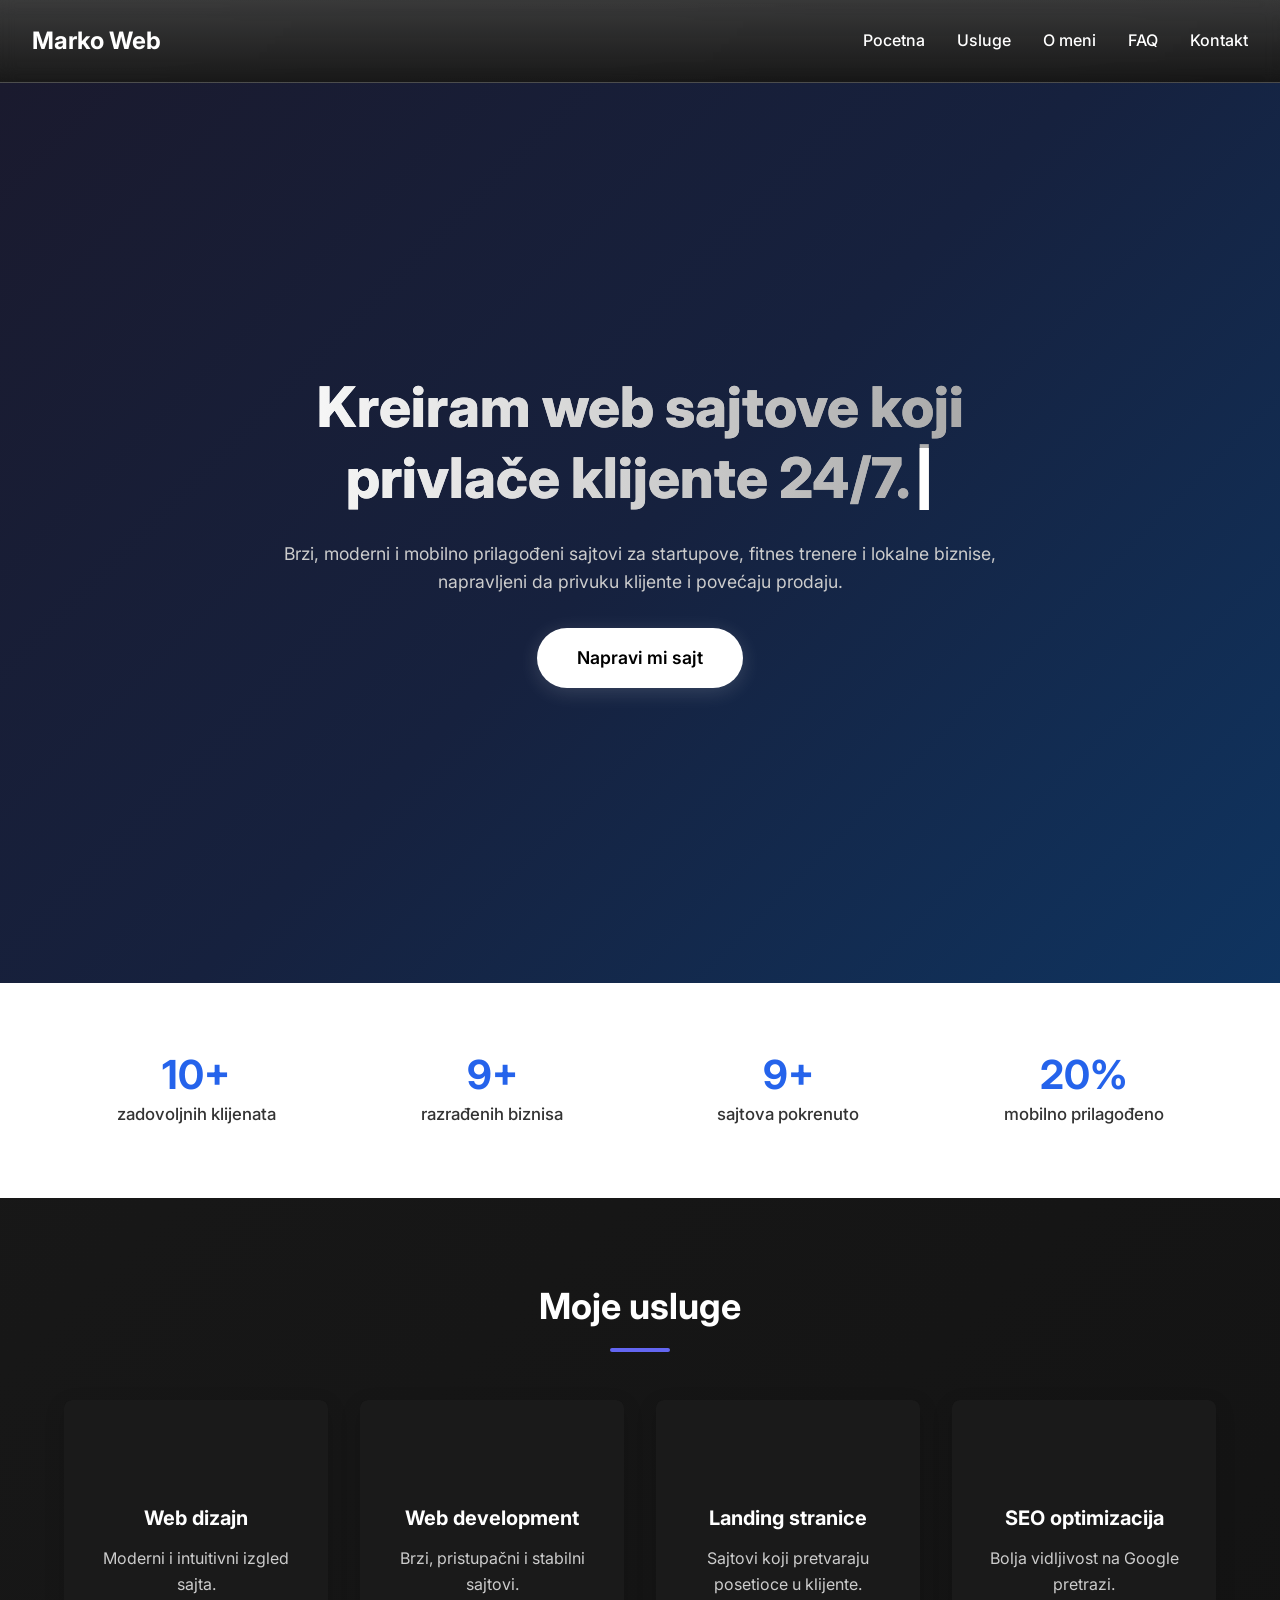
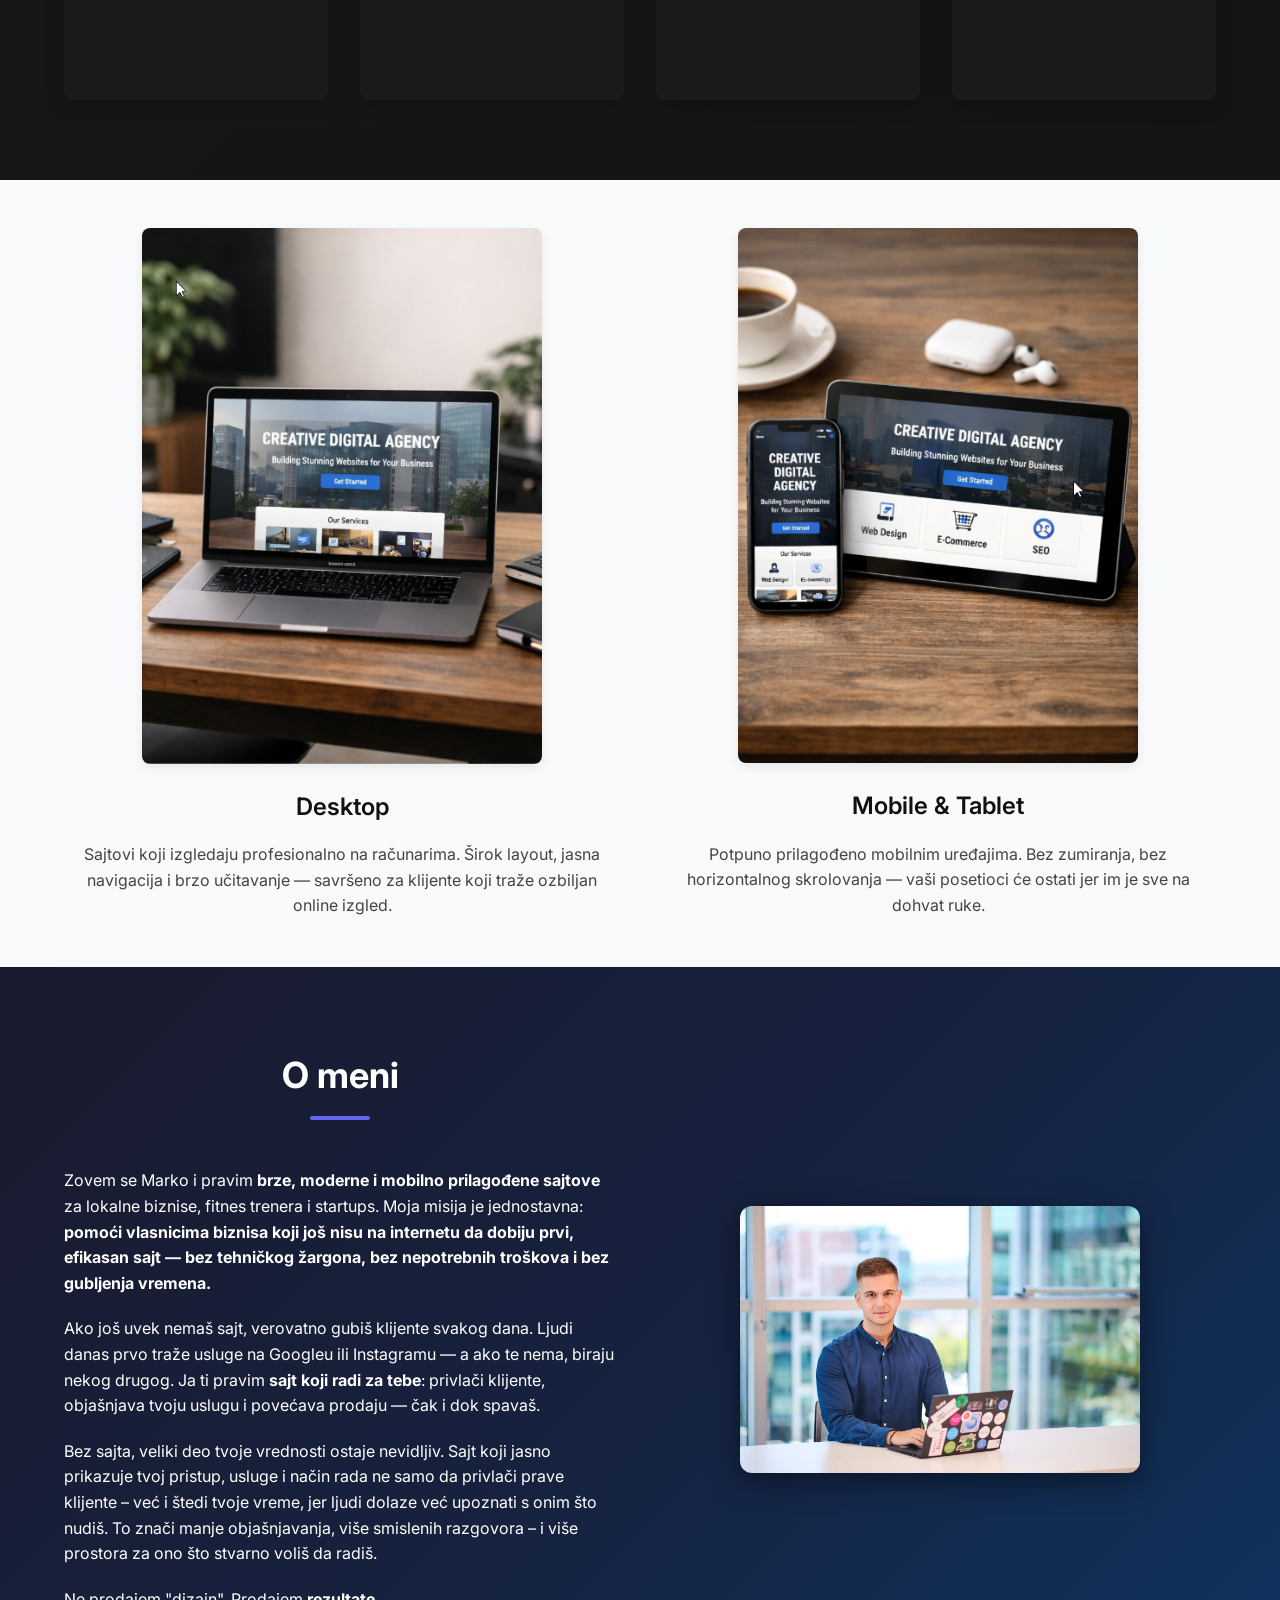
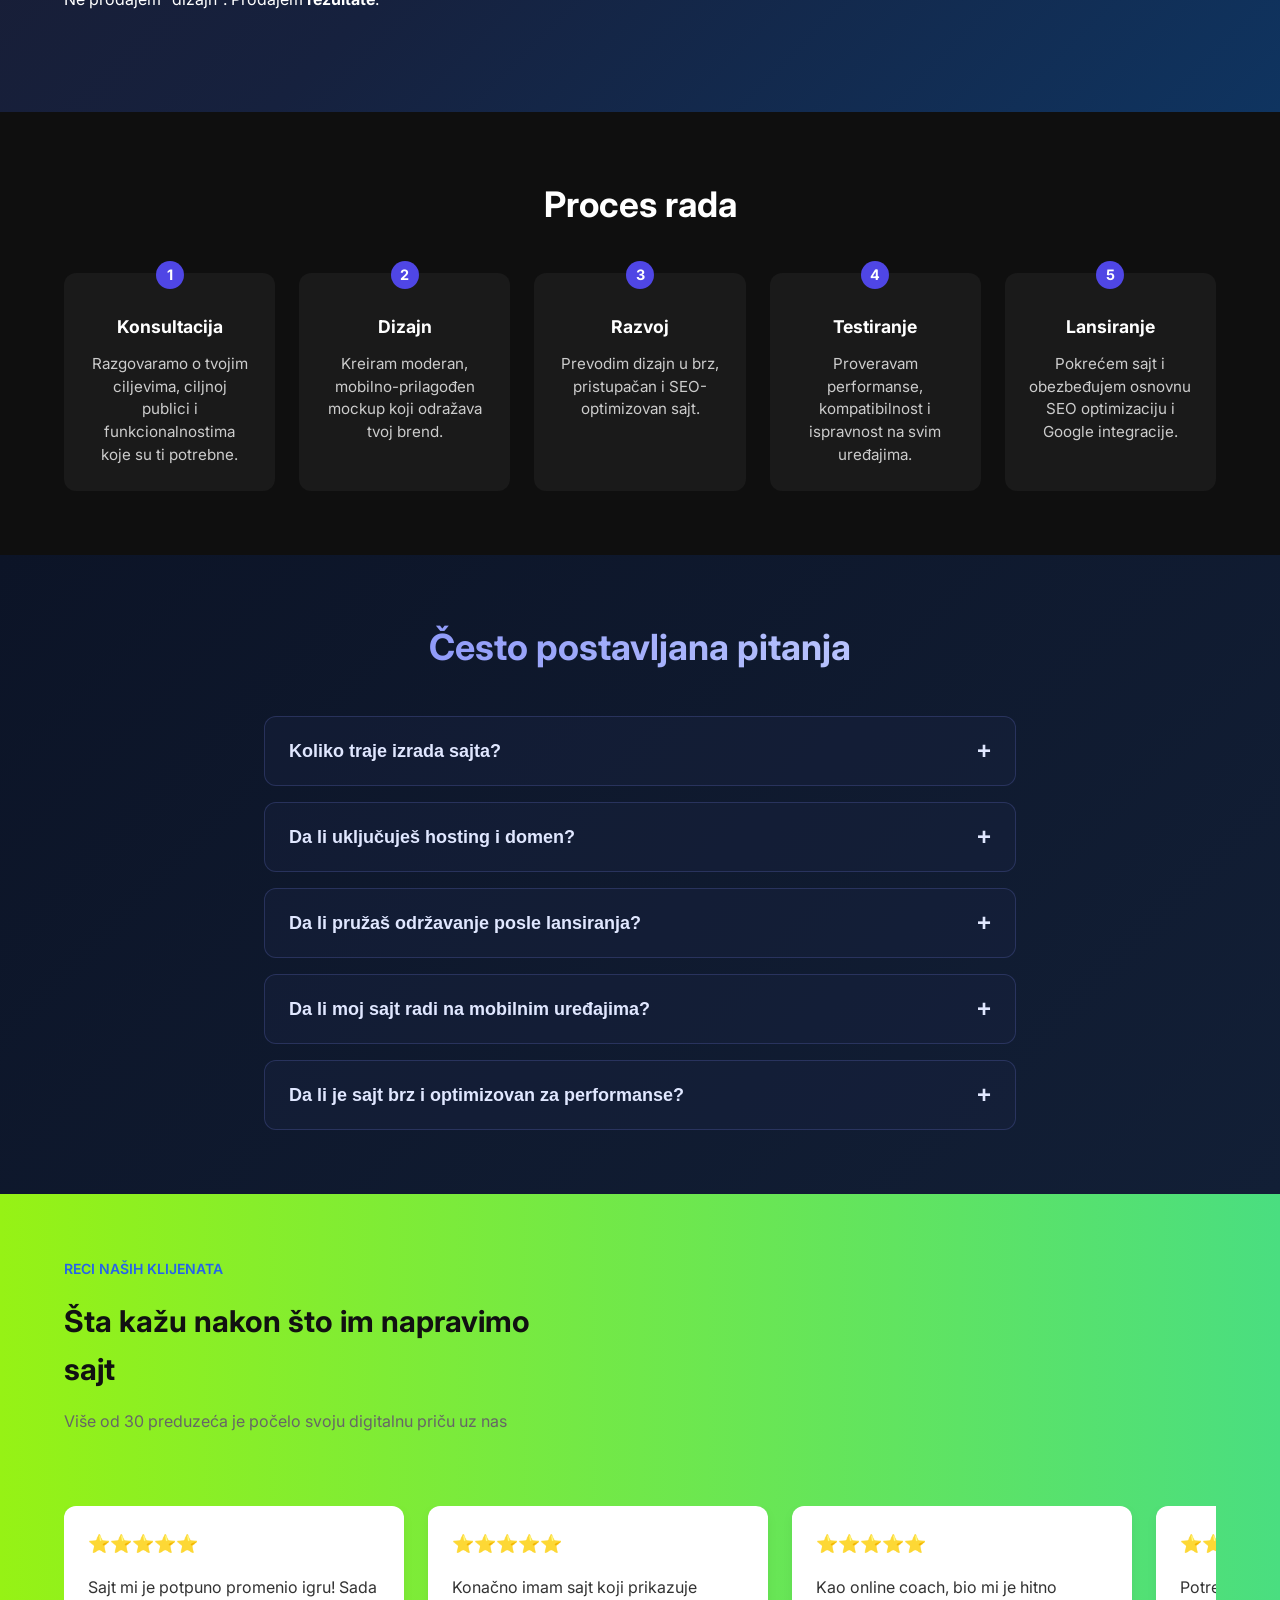
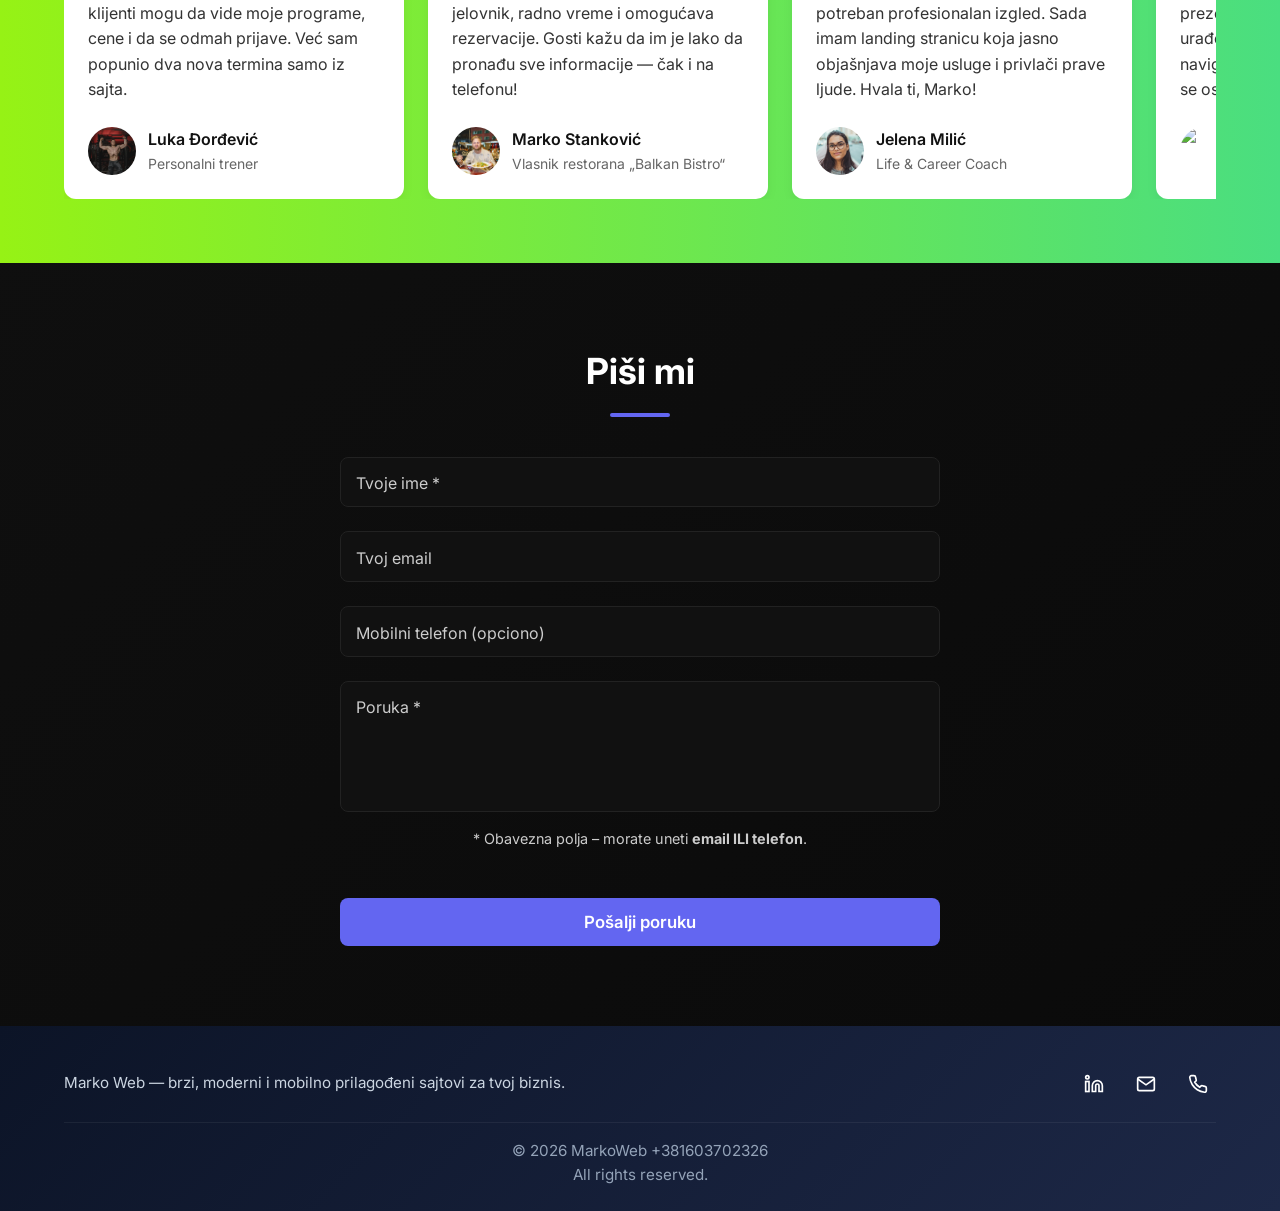
==== index.html @ ecce4b43 "Update index.html" ====
<!DOCTYPE html>
<html lang="en">

<head>
  <meta charset="UTF-8" />
  <meta name="viewport" content="width=device-width, initial-scale=1.0" />
  <meta name="description"
    content="Professional web developer offering modern, responsive websites with clean code and stunning design." />
  <title>Marko | Web Developer</title>
  <link rel="preconnect" href="https://fonts.googleapis.com" />
  <link rel="preconnect" href="https://fonts.gstatic.com" crossorigin />
  <link href="https://fonts.googleapis.com/css2?family=Inter:wght@300;400;500;600;700&display=swap" rel="stylesheet" />
  <link rel="stylesheet" href="style.css" />
</head>

<body>
  <!-- Header -->
  <header class="header">
    <a href="#hero" class="logo">Marko Web</a>

    <nav class="nav-menu" id="navMenu" aria-label="Main navigation">
      <a href="#hero">Pocetna</a>
      <a href="#services">Usluge</a>
      <a href="#about">O meni</a>
      <a href="#faq">FAQ</a>
      <a href="#contact">Kontakt</a>
    </nav>

    <button id="hamburger" class="hamburger" aria-label="Toggle navigation" aria-expanded="false">
      <span class="hamburger-icon"></span>
    </button>
  </header>

  <section class="hero" id="hero">
    <div class="hero-content">
      <h1 class="dynamic-title">
        <span class="static-part">Kreiram web sajtove koji</span>
        <span class="dynamic-part"></span>
      </h1>
      <p class="hero-p">Brzi, moderni i mobilno prilagođeni sajtovi za startupove, fitnes trenere i lokalne biznise,
        napravljeni da
        privuku klijente i povećaju prodaju.</p>
      <a href="#contact" class="btn-hero">Napravi mi sajt</a>
    </div>
  </section>
  <section class="stats-section">
  <div class="container">
    <div class="stats-grid">
      <div class="stat-item">
        <div class="stat-number">50+</div>
        <div class="stat-label">zadovoljnih klijenata</div>
      </div>
      <div class="stat-item">
        <div class="stat-number">45+</div>
        <div class="stat-label">razrađenih biznisa</div>
      </div>
      <div class="stat-item">
        <div class="stat-number">45+</div>
        <div class="stat-label">sajtova pokrenuto</div>
      </div>
      <div class="stat-item">
        <div class="stat-number">100%</div>
        <div class="stat-label">mobilno prilagođeno</div>
      </div>
    </div>
  </div>
</section>
  
  


  <!-- Usluge -->
  <section id="services" class="services">
    <div class="container">
      <h2>Moje usluge</h2>
      <div class="services-grid">
        <div class="service-card">
          <div class="card-inner">
            <div class="card-front">
              <h3>Web dizajn</h3>
              <p>Moderni i intuitivni izgled sajta.</p>
            </div>
            <div class="card-back">
              <p>Pravim čiste, atraktivne i mobilno prilagođene dizajne koji korisnicima omogućavaju da lako pronađu ono
                što im treba — bez zbrke i preteranosti.</p>
            </div>
          </div>
        </div>

        <div class="service-card">
          <div class="card-inner">
            <div class="card-front">
              <h3>Web development</h3>
              <p>Brzi, pristupačni i stabilni sajtovi.</p>
            </div>
            <div class="card-back">
              <p>Kodiram ručno u HTML, CSS i JavaScript — bez nepotrebnih alata. Rezultat? Sajt koji se brzo učitava,
                radi svuda i lako se održava.</p>
            </div>
          </div>
        </div>

        <div class="service-card">
          <div class="card-inner">
            <div class="card-front">
              <h3>Landing stranice</h3>
              <p>Sajtovi koji pretvaraju posetioce u klijente.</p>
            </div>
            <div class="card-back">
              <p>Jednostranični sajtovi napravljeni da prodaju: jasan poziv na akciju, optimizovan za mobilne uređaje i
                brzo učitavanje — da ne izgubiš klijenta.</p>
            </div>
          </div>
        </div>

        <div class="service-card">
          <div class="card-inner">
            <div class="card-front">
              <h3>SEO optimizacija</h3>
              <p>Bolja vidljivost na Google pretrazi.</p>
            </div>
            <div class="card-back">
              <p>Podešavam naslove, opise, slike i strukturu sajta tako da Google bolje razume tvoju uslugu — posebno za
                lokalne pretrage u tvojoj okolini.</p>
            </div>
          </div>
        </div>
      </div>
    </div>
  </section>
  <section class="devices-section">
  <div class="container">
    <div class="devices-grid">
      <!-- Desktop -->
      <div class="device-column">
        <div class="device-image">
          <img src="laptop.png" alt="Web sajt na desktopu" loading="lazy">
        </div>
        <h3>Desktop</h3>
        <p>Sajtovi koji izgledaju profesionalno na računarima. Širok layout, jasna navigacija i brzo učitavanje — savršeno za klijente koji traže ozbiljan online izgled.</p>
      </div>

      <!-- Mobile/Tablet -->
      <div class="device-column">
        <div class="device-image">
          <img src="mobile.png" alt="Web sajt na mobilnom telefonu i tabletu" loading="lazy">
        </div>
        <h3>Mobile & Tablet</h3>
        <p>Potpuno prilagođeno mobilnim uređajima. Bez zumiranja, bez horizontalnog skrolovanja — vaši posetioci će ostati jer im je sve na dohvat ruke.</p>
      </div>
    </div>
  </div>
</section>

  <!-- About -->
  <section id="about" class="about">
    <div class="container">
      <div class="about-content">
        <div class="about-text">
          <h2>O meni</h2>
          <p>
            Zovem se Marko i pravim <strong>brze, moderne i mobilno prilagođene sajtove</strong> za lokalne biznise,
            fitnes trenera i startups.
            Moja misija je jednostavna: <strong>pomoći vlasnicima biznisa koji još nisu na internetu da dobiju prvi,
              efikasan sajt — bez tehničkog žargona, bez nepotrebnih troškova i bez gubljenja vremena.</strong>
          </p>
          <p>
            Ako još uvek nemaš sajt, verovatno gubiš klijente svakog dana. Ljudi danas prvo traže usluge na Googleu ili
            Instagramu —
            a ako te nema, biraju nekog drugog. Ja ti pravim <strong>sajt koji radi za tebe</strong>: privlači klijente,
            objašnjava tvoju uslugu i povećava prodaju —
            čak i dok spavaš.
          </p>
          <p>
            Bez sajta, veliki deo tvoje vrednosti ostaje nevidljiv.
            Sajt koji jasno prikazuje tvoj pristup, usluge i način rada ne samo da privlači prave klijente – već i štedi
            tvoje vreme,
            jer ljudi dolaze već upoznati s onim što nudiš.
            To znači manje objašnjavanja, više smislenih razgovora – i više prostora za ono što stvarno voliš da radiš.
          </p>
          <p>
            Ne prodajem "dizajn". Prodajem <strong>rezultate</strong>.
          </p>
        </div>
        <div class="about-image">
          <img src="CV.webp" alt="Marko - Web Developer" />
        </div>
      </div>
    </div>
  </section>
  <!-- Proces rada -->
  <section class="workflow" id="workflow">
    <div class="container">
      <h2>Proces rada</h2>
      <ol class="steps">
        <li>
          <h3>Konsultacija</h3>
          <p>Razgovaramo o tvojim ciljevima, ciljnoj publici i funkcionalnostima koje su ti potrebne.</p>
        </li>
        <li>
          <h3>Dizajn</h3>
          <p>Kreiram moderan, mobilno-prilagođen mockup koji odražava tvoj brend.</p>
        </li>
        <li>
          <h3>Razvoj</h3>
          <p>Prevodim dizajn u brz, pristupačan i SEO-optimizovan sajt.</p>
        </li>
        <li>
          <h3>Testiranje</h3>
          <p>Proveravam performanse, kompatibilnost i ispravnost na svim uređajima.</p>
        </li>
        <li>
          <h3>Lansiranje</h3>
          <p>Pokrećem sajt i obezbeđujem osnovnu SEO optimizaciju i Google integracije.</p>
        </li>
      </ol>
    </div>
  </section>

  <!-- FAQ -->
  <section class="faq" id="faq" itemscope itemtype="https://schema.org/FAQPage">
    <div class="container">
      <h2>Često postavljana pitanja</h2>
      <div class="faq-items">
        <!-- 1 -->
        <div class="faq-item" itemscope itemprop="mainEntity" itemtype="https://schema.org/Question">
          <button class="faq-question" aria-expanded="false" itemprop="name">
            Koliko traje izrada sajta?
          </button>
          <div class="faq-answer">
            <p itemprop="text">Većina sajtova je spremna za 7–14 dana od trenutka kada se potvrdi dizajn i sadržaj.</p>
          </div>
        </div>
        <!-- 2 -->
        <div class="faq-item" itemscope itemprop="mainEntity" itemtype="https://schema.org/Question">
          <button class="faq-question" aria-expanded="false" itemprop="name">
            Da li uključuješ hosting i domen?
          </button>
          <div class="faq-answer">
            <p itemprop="text">Hosting i domen nisu uključeni u osnovnu cenu, ali mogu ti pomoći da ih podesiš ako već
              imaš, ili preporučiti pouzdane provajdere.</p>
          </div>
        </div>
        <!-- 3 -->
        <div class="faq-item" itemscope itemprop="mainEntity" itemtype="https://schema.org/Question">
          <button class="faq-question" aria-expanded="false" itemprop="name">
            Da li pružaš održavanje posle lansiranja?
          </button>
          <div class="faq-answer">
            <p itemprop="text">Da! Nudim i pakete mesečnog održavanja – ažuriranje sadržaja, sigurnosnih ispravki i SEO
              optimizacije.</p>
          </div>
        </div>
        <!-- 4 -->
        <div class="faq-item" itemscope itemprop="mainEntity" itemtype="https://schema.org/Question">
          <button class="faq-question" aria-expanded="false" itemprop="name">
            Da li moj sajt radi na mobilnim uređajima?
          </button>
          <div class="faq-answer">
            <p itemprop="text">Apsolutno! Svi sajtovi koje pravim su potpuno responsive i optimizovani za mobilne
              uređaje – ključno za Google rangiranje i korisničko iskustvo.</p>
          </div>
        </div>
        <!-- 5 -->
        <div class="faq-item" itemscope itemprop="mainEntity" itemtype="https://schema.org/Question">
          <button class="faq-question" aria-expanded="false" itemprop="name">
            Da li je sajt brz i optimizovan za performanse?
          </button>
          <div class="faq-answer">
            <p itemprop="text">Da. Optimizujem svaku sliku, kod i strukturu da sajt učitava za manje od 2 sekunde – što
              je ključno za konverzije i SEO.</p>
          </div>
        </div>
        <!-- 6 -->
        
      </div>
    </div>
  </section>
  
  <section class="testimonials-section">
  <div class="container">
    <div class="testimonials-header">
      <h2>Reci naših klijenata</h2>
      <h3>Šta kažu nakon što im napravimo sajt</h3>
      <p>Više od 30 preduzeća je počelo svoju digitalnu priču uz nas</p>
      <div class="nav-buttons">
        <button class="nav-btn prev" aria-label="Prethodni testimonijal">←</button>
        <button class="nav-btn next" aria-label="Sledeći testimonijal">→</button>
      </div>
    </div>

    <div class="testimonials-slider">
      <!-- 1. Fitnes trener -->
      <div class="testimonial-card">
        <div class="stars">
          <span>⭐</span><span>⭐</span><span>⭐</span><span>⭐</span><span>⭐</span>
        </div>
        <p>Sajt mi je potpuno promenio igru! Sada klijenti mogu da vide moje programe, cene i da se odmah prijave. Već sam popunio dva nova termina samo iz sajta.</p>
        <div class="client-info">
          <img src="luka.png" alt="Luka Đorđević" class="avatar">
          <div>
            <div class="client-name">Luka Đorđević</div>
            <div class="client-role">Personalni trener</div>
          </div>
        </div>
      </div>

      <!-- 2. Vlasnik restorana -->
      <div class="testimonial-card">
        <div class="stars">
          <span>⭐</span><span>⭐</span><span>⭐</span><span>⭐</span><span>⭐</span>
        </div>
        <p>Konačno imam sajt koji prikazuje jelovnik, radno vreme i omogućava rezervacije. Gosti kažu da im je lako da pronađu sve informacije — čak i na telefonu!</p>
        <div class="client-info">
          <img src="restoran.png" alt="Marko Stanković" class="avatar">
          <div>
            <div class="client-name">Marko Stanković</div>
            <div class="client-role">Vlasnik restorana „Balkan Bistro“</div>
          </div>
        </div>
      </div>

      <!-- 3. Online coach -->
      <div class="testimonial-card">
        <div class="stars">
          <span>⭐</span><span>⭐</span><span>⭐</span><span>⭐</span><span>⭐</span>
        </div>
        <p>Kao online coach, bio mi je hitno potreban profesionalan izgled. Sada imam landing stranicu koja jasno objašnjava moje usluge i privlači prave ljude. Hvala ti, Marko!</p>
        <div class="client-info">
          <img src="coach.png" alt="Jelena Milić" class="avatar">
          <div>
            <div class="client-name">Jelena Milić</div>
            <div class="client-role">Life & Career Coach</div>
          </div>
        </div>
      </div>

      <!-- 4. Psihoterapeut -->
      <div class="testimonial-card">
        <div class="stars">
          <span>⭐</span><span>⭐</span><span>⭐</span><span>⭐</span><span>⭐</span>
        </div>
        <p>Potrebna mi je bila diskretna, ali jasna prezentacija usluga. Sajt je savršeno urađen — profesionalan, miran i lako navigabilan. Klijenti često kažu da su se osećali sigurno već na prvi pogled.</p>
        <div class="client-info">
          <img src="images/dragana-psihoterapeut.jpg" alt="Dragana Kovačević" class="avatar">
          <div>
            <div class="client-name">Dragana Kovačević</div>
            <div class="client-role">Psihoterapeut</div>
          </div>
        </div>
      </div>

      <!-- 5. Preduzetnik (digitalne usluge) -->
      <div class="testimonial-card">
        <div class="stars">
          <span>⭐</span><span>⭐</span><span>⭐</span><span>⭐</span><span>⭐</span>
        </div>
        <p>Kao preduzetnik u IT sektoru, znao sam koliko je važan prvi utisak. Moja nova stranica izgleda moderno, brzo se učitava i odlično funkcioniše na svim uređajima. Preporučujem svima!</p>
        <div class="client-info">
          <img src="images/nikola-it.jpg" alt="Nikola Petrović" class="avatar">
          <div>
            <div class="client-name">Nikola Petrović</div>
            <div class="client-role">Osnivač digitalne agencije</div>
          </div>
        </div>
      </div>

      <!-- 6. Vlasnica kozmetičkog salona -->
      <div class="testimonial-card">
        <div class="stars">
          <span>⭐</span><span>⭐</span><span>⭐</span><span>⭐</span><span>⭐</span>
        </div>
        <p>Moje klijentkinje stalno su me pitali za sajt gde mogu da vide usluge i cene. Sad imaju sve na jednom mestu — čak i mogućnost da zakazuju termin direktno. Neverovatno olakšanje!</p>
        <div class="client-info">
          <img src="images/ivana-salon.jpg" alt="Ivana Jovanović" class="avatar">
          <div>
            <div class="client-name">Ivana Jovanović</div>
            <div class="client-role">Vlasnica kozmetičkog salona</div>
          </div>
        </div>
      </div>

      <!-- 7. Online edukator -->
      <div class="testimonial-card">
        <div class="stars">
          <span>⭐</span><span>⭐</span><span>⭐</span><span>⭐</span><span>⭐</span>
        </div>
        <p>Pravim online kurseve za roditelje, a sajt mi je pomogao da dostignem mnogo širu publiku. Ljudi lako pronalaze moje sadržaje i kontaktiraju me za saradnju. Vredelo je svaki dinar!</p>
        <div class="client-info">
          <img src="images/marija-edu.jpg" alt="Marija Simić" class="avatar">
          <div>
            <div class="client-name">Marija Simić</div>
            <div class="client-role">Edukator za roditeljske veštine</div>
          </div>
        </div>
      </div>
    </div>
  </div>
</section>

  <section id="contact" class="contact">
    <div class="container">
      <h2>Piši mi</h2>
      <form id="contactForm">
        <!-- Za zaštitu od spam botova -->
        <input type="text" name="_gotcha" style="display:none !important;" tabindex="-1" autocomplete="off">

        <div class="form-group">
          <input type="text" id="ime" placeholder=" " required minlength="3" />
          <label for="ime">Tvoje ime *</label>
        </div>
        <div class="form-group">
          <input type="email" id="email" placeholder=" " />
          <label for="email">Tvoj email</label>
        </div>
        <div class="form-group">
          <input type="tel" id="telefon" placeholder=" " />
          <label for="telefon">Mobilni telefon (opciono)</label>
        </div>
        <div class="form-group">
          <textarea id="poruka" placeholder=" " rows="5" required minlength="10"></textarea>
          <label for="poruka">Poruka *</label>
        </div>

        <p
          style="text-align: center; font-size: 0.9rem; color: var(--text-light); margin-top: -1rem; margin-bottom: 1.5rem;">
          * Obavezna polja – morate uneti <strong>email ILI telefon</strong>.
        </p>

        <button type="submit" class="btn">Pošalji poruku</button>
      </form>
    </div>
  </section>

  <!-- Modal za uspešno slanje -->
  <div id="successModal"
    style="display:none; position:fixed; top:0; left:0; width:100%; height:100%; background:rgba(0,0,0,0.7); z-index:9999; justify-content:center; align-items:center;">
    <div class="modal-content"
      style="background:var(--bg); color:var(--text); padding:2rem; border-radius:12px; max-width:400px; width:90%; text-align:center; border:2px solid var(--accent);">
      <h3 style="color:var(--accent); margin:0 0 1rem;">✅ Uspešno poslato!</h3>
      <p>Hvala na poruci! Uskoro ću ti se javiti.</p>
      <button id="closeModal" class="btn" style="margin-top:1rem;">Zatvori</button>
    </div>
  </div>

  <!-- Footer -->
  <footer class="footer" id="footer">
  <div class="container">
    <div class="footer-content">
      <div class="footer-info">
        <p>Marko Web — brzi, moderni i mobilno prilagođeni sajtovi za tvoj biznis.</p>
      </div>
      <div class="footer-contact">
        <a href="https://www.linkedin.com/in/marko-bogdan-036506171/" target="_blank" rel="noopener" aria-label="LinkedIn">
          <svg xmlns="http://www.w3.org/2000/svg" width="20" height="20" viewBox="0 0 24 24" fill="none" stroke="currentColor" stroke-width="2">
            <path d="M16 8a6 6 0 0 1 6 6v7h-4v-7a2 2 0 0 0-2-2 2 2 0 0 0-2 2v7h-4v-7a6 6 0 0 1 6-6z"></path>
            <rect x="2" y="9" width="4" height="12"></rect>
            <circle cx="4" cy="4" r="2"></circle>
          </svg>
        </a>
        <a href="mailto:1markobogdan1@gmail.com" aria-label="Email">
          <svg xmlns="http://www.w3.org/2000/svg" width="20" height="20" viewBox="0 0 24 24" fill="none" stroke="currentColor" stroke-width="2">
            <path d="M4 4h16c1.1 0 2 .9 2 2v12c0 1.1-.9 2-2 2H4c-1.1 0-2-.9-2-2V6c0-1.1.9-2 2-2z"></path>
            <polyline points="22,6 12,13 2,6"></polyline>
          </svg>
        </a>
        <a href="tel:+381603702326" aria-label="Pozovi me">
          <svg xmlns="http://www.w3.org/2000/svg" width="20" height="20" viewBox="0 0 24 24" fill="none" stroke="currentColor" stroke-width="2">
            <path d="M22 16.92v3a2 2 0 0 1-2.18 2 19.79 19.79 0 0 1-8.63-3.07 19.5 19.5 0 0 1-6-6 19.79 19.79 0 0 1-3.07-8.67A2 2 0 0 1 4.11 2h3a2 2 0 0 1 2 1.72 12.84 12.84 0 0 0 .7 2.81 2 2 0 0 1-.45 2.11L8.09 9.91a16 16 0 0 0 6 6l1.27-1.27a2 2 0 0 1 2.11-.45 12.84 12.84 0 0 0 2.81.7A2 2 0 0 1 22 16.92z"></path>
          </svg>
        </a>
      </div>
    </div>
    <div class="footer-bottom">
      <p>&copy; <span id="year"></span> MarkoWeb +381603702326 <br>All rights reserved.</p>
    </div>
  </div>
</footer>

  <script src="script.js"></script>
</body>

</html>
---- style.css ----
/* Reset & Variables */
*,
*::before,
*::after {
  box-sizing: border-box;
  margin: 0;
  padding: 0;
}

:root {
  --bg: #0b0b0b;
  --text: #ffffff;
  --text-light: #cccccc;
  --accent: #6366f1;
  --card-bg: #111;
  --border: #222;
  --white: #ffffff;
}

body {
  font-family: 'Inter', sans-serif;
  background: linear-gradient(135deg, #1a1a1a 0%, #0a0a0a 100%);
  color: var(--text);
  line-height: 1.6;
  overflow-x: hidden;
}

a {
  text-decoration: none;
  color: inherit;
}

.container {
  width: min(90%, 1200px);
  margin-inline: auto;
}

/* Header */
.header {
  display: flex;
  justify-content: space-between;
  align-items: center;
  padding: 1.25rem 2rem;
  background: linear-gradient(to bottom, rgba(243, 245, 247, 0.15), rgba(121, 7, 121, 0));
  backdrop-filter: blur(8px);
  -webkit-backdrop-filter: blur(8px);
  border-bottom: 1px solid rgba(255, 255, 255, 0.1);
  position: sticky;
  top: 0;
  z-index: 1000;
}

.logo {
  font-size: 1.5rem;
  font-weight: 700;
  color: var(--text);
}

/* Hamburger */
.hamburger {
  display: none;
  background: none;
  border: none;
  cursor: pointer;
  padding: 0.5rem;
  z-index: 1001;
}

.hamburger-icon,
.hamburger-icon::before,
.hamburger-icon::after {
  display: block;
  width: 24px;
  height: 2px;
  background: var(--text);
  transition: 0.3s ease;
}

.hamburger-icon {
  position: relative;
}

.hamburger-icon::before {
  content: '';
  position: absolute;
  top: -6px;
}

.hamburger-icon::after {
  content: '';
  position: absolute;
  bottom: -6px;
}

/* Active state: X */
#hamburger[aria-expanded="true"] .hamburger-icon {
  background: transparent;
}

#hamburger[aria-expanded="true"] .hamburger-icon::before {
  transform: rotate(45deg) translate(5px, 5px);
}

#hamburger[aria-expanded="true"] .hamburger-icon::after {
  transform: rotate(-45deg) translate(5px, -5px);
}

/* Nav Menu - Desktop */
.nav-menu {
  display: flex;
  gap: 2rem;
}

.nav-menu a {
  font-weight: 500;
  position: relative;
  padding: 0.5rem 0;
}

.nav-menu a::after {
  content: '';
  position: absolute;
  bottom: 0;
  left: 0;
  width: 0;
  height: 2px;
  background: var(--accent);
  transition: width 0.3s;
}

.nav-menu a:hover::after {
  width: 100%;
}

/* Mobile Menu */
@media (max-width: 768px) {
  .hamburger {
    display: block;
  }

  .nav-menu {
    position: fixed;
    top: 70px;
    left: 0;
    width: 100%;
    background: var(--white);
    flex-direction: column;
    padding: 2rem 0;
    gap: 1.5rem;
    align-items: center;
    box-shadow: 0 10px 15px rgba(0, 0, 0, 0.1);
    clip-path: polygon(0 0, 100% 0, 100% 0, 0 0);
    transition: clip-path 0.4s ease-in-out;
    display: flex;
  }

  .nav-menu.active {
    clip-path: polygon(0 0, 100% 0, 100% 100%, 0 100%);
  }

  .nav-menu a {
    color: var(--bg);
    font-size: 1.25rem;
    padding: 0;
  }

  .nav-menu a::after {
    display: none;
  }
}

/* Sections */
section {
  padding: 5rem 0;
}
.section {
  opacity: 0;
  transform: translateY(20px);
  transition: opacity 0.6s ease, transform 0.6s ease;
}

.section.appear {
  opacity: 1;
  transform: translateY(0);
}
.dynamic-title {
  font-size: clamp(2rem, 7vw, 4rem);
  font-weight: 700;
  line-height: 1.2;
  margin-bottom: 1.5rem;
  text-align: center;
  width: 100%;
  display: flex;
  justify-content: center;
  align-items: flex-end;
  flex-wrap: wrap;
  gap: 0.25ch;
}
.hero h1,
.dynamic-title {
  /* Ostali tvoji stilovi (font-size, gradient...) ostaju */
  font-size: clamp(2rem, 8vw, 4rem);
  font-weight: 700;
  line-height: 1.2;
  text-align: center;
  margin-bottom: 1.5rem;
  background: linear-gradient(to right, #ffffff, #a0a0a0);
  -webkit-background-clip: text;
  background-clip: text;
  color: transparent;

  /* 🔑 Ključna promena: fiksna visina */
  min-height: 6rem; /* dovoljno za 2 reda čak i na malim ekranima */
  display: flex;
  flex-direction: column;
  justify-content: center;
  align-items: center;
}
.hero .static-part,
.hero .dynamic-part {
  display: block;
  text-align: center;
  width: 100%;
}

/* Statični deo — ima isti gradient kao i ranije */
.static-part {
  background: linear-gradient(to right, #ffffff, #a0a0a0);
  -webkit-background-clip: text;
  background-clip: text;
  color: transparent;
  white-space: normal;
  
}

/* Dinamički deo — mora da "nasledi" stil, ali se menja JS-om */
.dynamic-part {
  background: linear-gradient(to right, #ffffff, #a0a0a0);
  -webkit-background-clip: text;
  background-clip: text;
  color: transparent;
  min-width: 0.5ch; /* da ne nestane potpuno */
  overflow: hidden;
  
  vertical-align: bottom;
}

/* Kursor (samo kada se kuca) */
.dynamic-part::after {
  content: "|";
  color: #ffffff;
  margin-left: 4px;
  opacity: 1;
  animation: blink 1s infinite;
}

@keyframes blink {
  0%, 100% { opacity: 1; }
  50% { opacity: 0; }
}
/* --- HERO SEKCIJA - Marko Web --- */
.hero {
  min-height: 100vh;
  display: flex;
  justify-content: center;
  align-items: center;
  padding: 0 1.5rem;
  /* background: linear-gradient(135deg, #111111 0%, #0a0a0a 100%); */
  /* background: radial-gradient(circle at 10% 20%, #4f00bc, #00cdac); */
  background: linear-gradient(135deg, #1a1a2e, #16213e, #0f3460);
  color: #ffffff;
  text-align: center;
  position: relative;
}

.hero-content {
  max-width: 800px;
  width: 100%;
}

.hero h1 {
  font-size: clamp(2.5rem, 8vw, 4.5rem);
  font-weight: 700;
  line-height: 1.1;
  margin-bottom: 1.5rem;
  background: linear-gradient(to right, #ffffff, #a0a0a0);
  -webkit-background-clip: text;
  background-clip: text;
  color: transparent;
  opacity: 0;
  transform: translateY(20px);
  animation: fadeInUp 1s forwards 0.3s;
}

.hero p {
  font-size: clamp(1rem, 3.5vw, 1.25rem);
  color: #bbbbbb;
  margin-bottom: 2.5rem;
  line-height: 1.6;
  opacity: 0;
  transform: translateY(20px);
  animation: fadeInUp 1s forwards 0.6s;
}

.btn-hero {
  display: inline-block;
  background: #ffffff;
  color: #000000;
  font-weight: 600;
  padding: 1rem 2.5rem;
  font-size: 1.1rem;
  text-decoration: none;
  border-radius: 50px;
  opacity: 0;
  transform: translateY(20px);
  animation: fadeInUp 1s forwards 0.9s;
  transition: all 0.3s ease;
  box-shadow: 0 4px 20px rgba(255, 255, 255, 0.15);
}

.btn-hero:hover {
  background: #e0e0e0;
  transform: translateY(-3px);
  box-shadow: 0 6px 25px rgba(255, 255, 255, 0.25);
}

@keyframes fadeInUp {
  to {
    opacity: 1;
    transform: translateY(0);
  }
}
.hero .container {
  max-width: 700px;
}
.hero-p {
  margin-top: 30px;
}

.hero h1 {
  font-size: clamp(2rem, 6vw, 3.5rem);
  font-weight: 800;
  margin-bottom: 1rem;
}
#dynamic-text::after {
  content: "|";
  animation: blink 1s infinite;
  margin-left: 4px;
  color: var(--accent);
}

@keyframes blink {
  0%, 100% { opacity: 1; }
  50% { opacity: 0; }
}

.hero p {
  font-size: 1.1rem;
  color: var(--text-light);
  margin-bottom: 2rem;
}

.btn {
  display: inline-block;
  background: var(--accent);
  color: white;
  padding: 0.8rem 1.8rem;
  border-radius: 4px;
  font-weight: 600;
  border: 2px solid var(--accent);
  transition: all 0.3s;
}

.btn:hover {
  background: transparent;
  color: var(--accent);
  transform: translateY(-2px);
}
/* --- Flip Card Services --- */
.services-grid {
  display: grid;
  grid-template-columns: repeat(auto-fit, minmax(250px, 1fr));
  gap: 2rem;
  margin-top: 2rem;
}

.service-card {
  height: 300px;
  perspective: 1000px; /* omogućava 3D efekat */
}

.card-inner {
  position: relative;
  width: 100%;
  height: 100%;
  text-align: center;
  transition: transform 0.6s;
  transform-style: preserve-3d;
}

.service-card:hover .card-inner {
  transform: rotateY(180deg);
}

.card-front,
.card-back {
  position: absolute;
  width: 100%;
  height: 100%;
  backface-visibility: hidden;
  display: flex;
  flex-direction: column;
  justify-content: center;
  align-items: center;
  padding: 1.5rem;
  border-radius: 8px;
  box-shadow: 0 6px 20px rgba(0, 0, 0, 0.15);
}

.card-front {
  background: #1a1a1a;
  color: #ffffff;
}

.card-back {
  background: #252525;
  color: #e0e0e0;
  transform: rotateY(180deg);
}

.card-front h3 {
  margin-bottom: 0.75rem;
  font-size: 1.4rem;
}

.card-front p {
  color: #bbb;
  font-size: 1rem;
}

.card-back p {
  font-size: 1rem;
  line-height: 1.6;
  max-width: 90%;
}
.about {
  padding: 5rem 0;
  background: linear-gradient(135deg, #1a1a2e, #16213e, #0f3460);
}

.about-content {
  display: flex;
  align-items: center;
  gap: 3rem;
  flex-wrap: wrap;
}

.about-text {
  flex: 1;
  min-width: 300px;
}

.about-text h2 {
  font-size: 2.25rem;
  margin-bottom: 1.5rem;
  position: relative;
}

.about-text h2::after {
  content: '';
  display: block;
  width: 60px;
  height: 4px;
  background: var(--accent);
  margin: 0.75rem auto 1.5rem;
  border-radius: 2px;
}

.about-text p {
  margin-bottom: 1.25rem;
  line-height: 1.6;
}

.about-image {
  flex: 1;
  min-width: 300px;
  display: flex;
  justify-content: center;
}

.about-image img {
  width: 100%;
  max-width: 400px;
  height: auto;
  border-radius: 12px;
  box-shadow: 0 8px 30px rgba(0, 0, 0, 0.5);
  transition: transform 0.3s ease;
}


.about-image img:hover {
  transform: scale(1.02);
}
/* stats*/
/* Pretpostavljam da već imaš .container */
.container {
  width: 100%;
  max-width: 1200px;
  margin: 0 auto;
  padding: 0 1.5rem;
}

.stats-section {
  padding: 3rem 0;
  background: #ffffff; /* ili tamna pozadina ako želiš kontrast */
  text-align: center;
}

.stats-grid {
  display: grid;
  grid-template-columns: repeat(auto-fit, minmax(200px, 1fr));
  gap: 2rem;
  align-items: center;
  justify-items: center;
}

.stat-item {
  padding: 1.5rem 1rem;
}

.stat-number {
  font-size: 2.5rem;
  font-weight: 700;
  color: #2563eb; /* plava boja – možeš zameniti */
  line-height: 1;
  margin-bottom: 0.5rem;
}

.stat-label {
  font-size: 1.05rem;
  color: #333;
  font-weight: 500;
  line-height: 1.4;
}

/* Services */
.services h2,
.about h2,
.contact h2 {
  text-align: center;
  font-size: 2.25rem;
  margin-bottom: 3rem;
  position: relative;
}

.services h2::after,
.about h2::after,
.contact h2::after {
  content: '';
  display: block;
  width: 60px;
  height: 4px;
  background: var(--accent);
  margin: 0.75rem auto;
  border-radius: 2px;
}

.services-grid {
  display: grid;
  grid-template-columns: repeat(auto-fit, minmax(240px, 1fr));
  gap: 2rem;
}

.service-card {
  background: var(--card-bg);
  border-radius: 8px;
  text-align: center;
  transition: transform 0.3s;
  border-color: #6366f1;
}

.service-card:hover {
  transform: translateY(-5px);
  
}

.service-card h3 {
  margin-bottom: 0.75rem;
  font-size: 1.25rem;
}

.service-card p {
  color: var(--text-light);
}

/* Contact Form */
/* #contactForm {
  max-width: 600px;
  margin: 0 auto;
  display: flex;
  flex-direction: column;
  gap: 1rem;
}

#contactForm input,
#contactForm textarea {
  padding: 0.8rem;
  background: var(--card-bg);
  border: 1px solid var(--border);
  border-radius: 4px;
  color: var(--text);
  font-family: inherit;
  font-size: 1rem;
}

#contactForm input:focus,
#contactForm textarea:focus {
  outline: none;
  border-color: var(--accent);
} */
 /* Kontakt forma – stilizacija */
.contact {
  padding: 5rem 0;
}

.contact h2 {
  text-align: center;
  font-size: 2.25rem;
  margin-bottom: 2.5rem;
  position: relative;
}

.contact h2::after {
  content: '';
  display: block;
  width: 60px;
  height: 4px;
  background: var(--accent);
  margin: 0.75rem auto;
  border-radius: 2px;
}

#contactForm {
  max-width: 600px;
  margin: 0 auto;
  display: flex;
  flex-direction: column;
  gap: 1.5rem;
}

.form-group {
  position: relative;
}

.form-group input,
.form-group textarea {
  width: 100%;
  padding: 0.9rem 1rem;
  background: var(--card-bg);
  border: 1px solid var(--border);
  border-radius: 8px;
  color: var(--text);
  font-family: 'Inter', sans-serif;
  font-size: 1rem;
  resize: none; /* 🔒 onemogućava ručno proširivanje textarea */
  outline: none;
  transition: border-color 0.3s;
}

.form-group input:focus,
.form-group textarea:focus {
  border-color: var(--accent);
}

/* Animirani label */
.form-group label {
  position: absolute;
  top: 0.9rem;
  left: 1rem;
  color: var(--text-light);
  pointer-events: none;
  transition: 0.25s ease;
}

.form-group input:focus + label,
.form-group input:not(:placeholder-shown) + label,
.form-group textarea:focus + label,
.form-group textarea:not(:placeholder-shown) + label {
  top: -0.8rem;
  left: 0.8rem;
  font-size: 0.85rem;
  background: var(--bg);
  padding: 0 0.4rem;
  color: var(--accent);
}

.btn {
  display: inline-block;
  background: var(--accent);
  color: white;
  padding: 0.85rem 2rem;
  border-radius: 8px;
  font-weight: 600;
  border: none;
  font-family: 'Inter', sans-serif;
  font-size: 1.05rem;
  cursor: pointer;
  transition: all 0.3s ease;
  text-align: center;
}

.btn:hover {
  background: #0a7d71; /* tamnija zelena */
  transform: translateY(-2px);
  box-shadow: 0 4px 12px rgba(13, 148, 136, 0.3);
}
/* Container */
.container {
  width: min(90%, 1100px);
  margin-inline: auto;
}
/*desktop-mobile */
/* Container (pretpostavljam da već imaš .container) */
.container {
  width: 100%;
  max-width: 1200px;
  margin: 0 auto;
  padding: 0 1.5rem;
}

/* Glavna sekcija */
.devices-section {
  padding: 3rem 0;
  background: #f9fafb; /* blaga pozadina za kontrast */
}

.devices-grid {
  display: flex;
  gap: 2.5rem;
  align-items: flex-start;
}

.device-column {
  flex: 1;
  text-align: center;
}

.device-image {
  margin-bottom: 1.5rem;
}

.device-column img {
  width: 100%;
  height: auto;
  max-width: 400px;
  border-radius: 8px;
  box-shadow: 0 4px 12px rgba(0, 0, 0, 0.08);
  display: block;
  margin: 0 auto;
}

.device-column h3 {
  font-size: 1.5rem;
  margin: 0 0 1rem;
  color: #111;
  font-weight: 600;
}

.device-column p {
  font-size: 1rem;
  line-height: 1.6;
  color: #444;
  margin: 0;
}

/* Mobilna prilagodljivost */
@media (max-width: 768px) {
  .devices-grid {
    flex-direction: column;
    gap: 2rem;
  }

  .device-column img {
    max-width: 100%;
  }
}

/* Proces rada */
.workflow {
  padding: 4rem 0;
  background-color: #0f0f0f;
  color: #fff;
}

.workflow h2 {
  text-align: center;
  margin-bottom: 2.5rem;
  font-size: 2.2rem;
}

.steps {
  display: flex;
  flex-wrap: wrap;
  justify-content: center;
  gap: 1.5rem;
  padding: 0;
  list-style: none;
  counter-reset: step-counter;
}

.steps li {
  flex: 1;
  min-width: 200px;
  max-width: 220px;
  background: #1a1a1a;
  padding: 1.5rem;
  border-radius: 12px;
  position: relative;
  text-align: center;
}

.steps li::before {
  counter-increment: step-counter;
  content: counter(step-counter);
  position: absolute;
  top: -12px;
  left: 50%;
  transform: translateX(-50%);
  background: #4f46e5;
  color: white;
  width: 28px;
  height: 28px;
  border-radius: 50%;
  display: flex;
  align-items: center;
  justify-content: center;
  font-weight: bold;
  font-size: 0.9rem;
}

.steps h3 {
  margin: 1rem 0 0.75rem;
  font-size: 1.1rem;
}

.steps p {
  font-size: 0.95rem;
  color: #ccc;
  line-height: 1.5;
}

/* FAQ sekcija */
.faq {
  padding: 4rem 0;
  background: linear-gradient(135deg, #0c1427, #121f36);
  color: #e0e7ff;
  font-family: 'Inter', system-ui, sans-serif;
}

.faq .container {
  max-width: 800px;
  margin: 0 auto;
  padding: 0 1.5rem;
}

.faq h2 {
  text-align: center;
  font-size: 2.25rem;
  margin-bottom: 2.5rem;
  font-weight: 700;
  background: linear-gradient(to right, #818cf8, #c7d2fe);
  -webkit-background-clip: text;
  background-clip: text;
  color: transparent;
}

.faq-items {
  display: flex;
  flex-direction: column;
  gap: 1rem;
}

.faq-item {
  border: 1px solid rgba(129, 140, 248, 0.2);
  border-radius: 12px;
  overflow: hidden;
  background: rgba(25, 35, 65, 0.4);
  transition: border-color 0.3s ease;
}

.faq-item:hover {
  border-color: rgba(129, 140, 248, 0.5);
}

.faq-question {
  width: 100%;
  padding: 1.25rem 1.5rem;
  background: transparent;
  border: none;
  color: #e0e7ff;
  font-size: 1.125rem;
  font-weight: 600;
  text-align: left;
  cursor: pointer;
  display: flex;
  justify-content: space-between;
  align-items: center;
  transition: color 0.2s;
  outline: none;
}

.faq-question:hover {
  color: #c7d2fe;
}

.faq-question::after {
  content: "+";
  font-size: 1.5rem;
  transition: transform 0.3s ease;
}

.faq-question[aria-expanded="true"]::after {
  content: "−";
}

.faq-answer {
  overflow: hidden;
  height: 0;
  opacity: 0;
  padding: 0 1.5rem;
  transition: height 0.4s ease, opacity 0.3s ease;
}

.faq-answer p {
  margin: 0.75rem 0;
  line-height: 1.6;
  color: #cbd5e1;
}

/* Footer */
.footer {
  background: linear-gradient(135deg, #0c1427, #1d2847);
  color: #94a3b8;
  padding: 2.5rem 0 1.5rem;
  font-size: 0.95rem;
}

.footer .container {
  max-width: 1200px;
  margin: 0 auto;
  padding: 0 1.5rem;
}

.footer-content {
  display: flex;
  justify-content: space-between;
  align-items: center;
  margin-bottom: 1.25rem;
  flex-wrap: wrap;
  gap: 1.5rem;
}

.footer-info p {
  margin: 0;
  max-width: 600px;
  line-height: 1.5;
  color: #cbd5e1;
}

.footer-contact {
  display: flex;
  gap: 1rem;
}

.footer-contact a {
  display: flex;
  align-items: center;
  justify-content: center;
  width: 36px;
  height: 36px;
  border-radius: 50%;
  color: #ffffff;
  transition: color 0.2s, transform 0.2s;
}

.footer-contact a:hover {
  color: #c7d2fe;
  transform: translateY(-2px);
}

.footer-bottom {
  text-align: center;
  padding-top: 1rem;
  border-top: 1px solid rgba(255, 255, 255, 0.06);
}
/*testimonial css */
  .testimonials-section {
  padding: 4rem 0;
  background: linear-gradient(90deg, #96f215, #4ade80);
}

.container {
  max-width: 1200px;
  margin: 0 auto;
  padding: 0 1.5rem;
}

.testimonials-header {
  display: flex;
  flex-direction: column;
  gap: 1rem;
  max-width: 500px;
  margin-bottom: 2.5rem;
}

.testimonials-header h2 {
  font-size: 0.875rem;
  color: #2563eb;
  font-weight: 600;
  text-transform: uppercase;
}

.testimonials-header h3 {
  font-size: 1.875rem;
  font-weight: 700;
  color: #111;
}

.testimonials-header p {
  font-size: 1rem;
  color: #666;
  line-height: 1.6;
}

.nav-buttons {
  display: flex;
  gap: 0.5rem;
  margin-top: 1rem;
}

.nav-btn {
  width: 40px;
  height: 40px;
  border-radius: 8px;
  background: #2563eb;
  color: white;
  border: none;
  font-size: 1.25rem;
  cursor: pointer;
  transition: background 0.2s;
  display: none; /* Sakrijemo na desktopu */
}

.nav-btn:hover {
  background: #1d4ed8;
}

/* Slider – više kartica na desktopu */
.testimonials-slider {
  display: flex;
  gap: 1.5rem;
  overflow-x: hidden;
}

@media (min-width: 769px) {
  .testimonial-card {
    flex: 0 0 340px;
    background: white;
    border-radius: 12px;
    padding: 1.5rem;
    box-shadow: 0 4px 12px rgba(0, 0, 0, 0.05);
  }
}

/* Mobilni režim */
@media (max-width: 768px) {
  .nav-btn {
    display: block;
  }

  .testimonials-slider {
    flex-direction: column;
  }

  .testimonial-card {
    display: none;
    background: white;
    border-radius: 12px;
    padding: 1.5rem;
    box-shadow: 0 4px 12px rgba(0, 0, 0, 0.05);
  }

  .testimonial-card.active {
    display: block;
  }
}

.stars {
  color: #f59e0b;
  font-size: 1.125rem;
  margin-bottom: 1rem;
}

.testimonial-card p {
  font-size: 1rem;
  color: #333;
  line-height: 1.6;
  margin-bottom: 1.5rem;
}

.client-info {
  display: flex;
  align-items: center;
  gap: 0.75rem;
}

.avatar {
  width: 48px;
  height: 48px;
  border-radius: 50%;
  object-fit: cover;
}

.client-name {
  font-weight: 600;
  color: #111;
}

.client-role {
  font-size: 0.875rem;
  color: #666;
}
/* Mobilno */
@media (max-width: 768px) {
  .footer-content {
    flex-direction: column;
    text-align: center;
  }
}

/* Smooth scroll */
html {
  scroll-behavior: smooth;
}
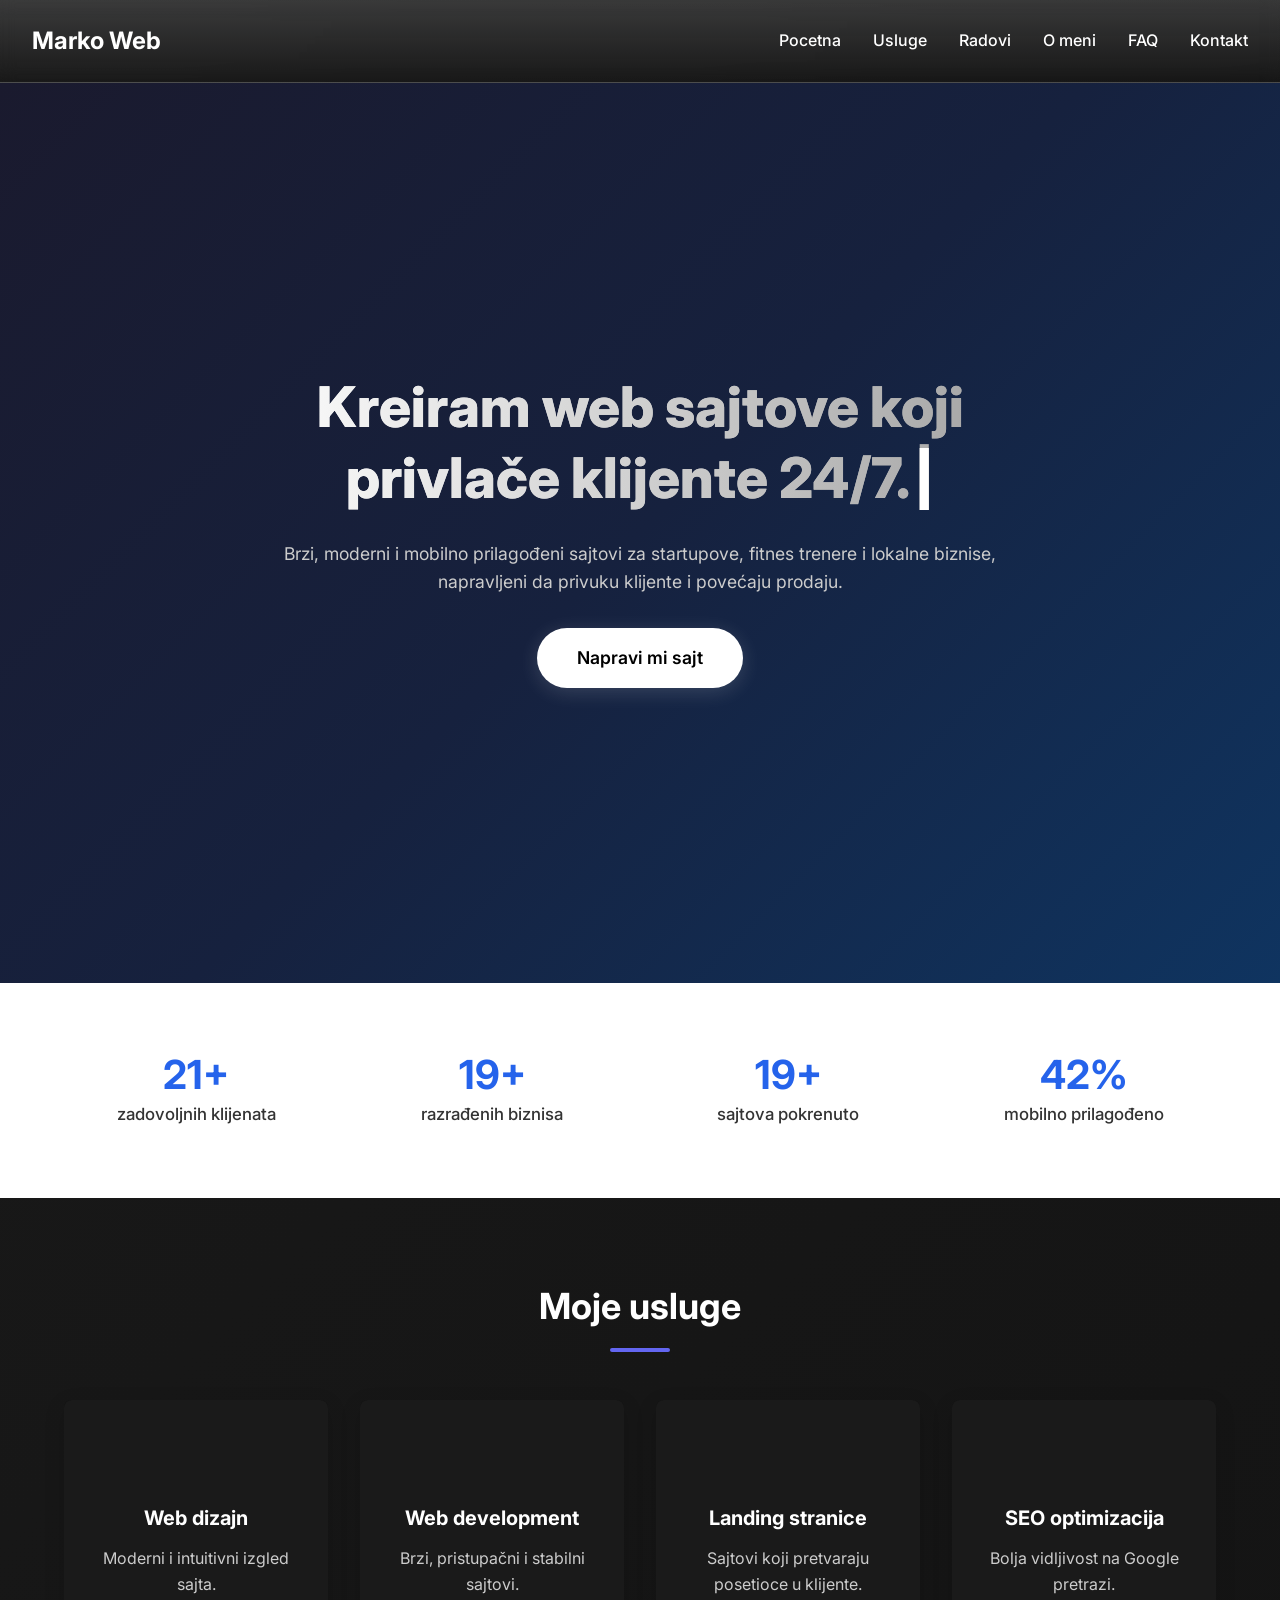
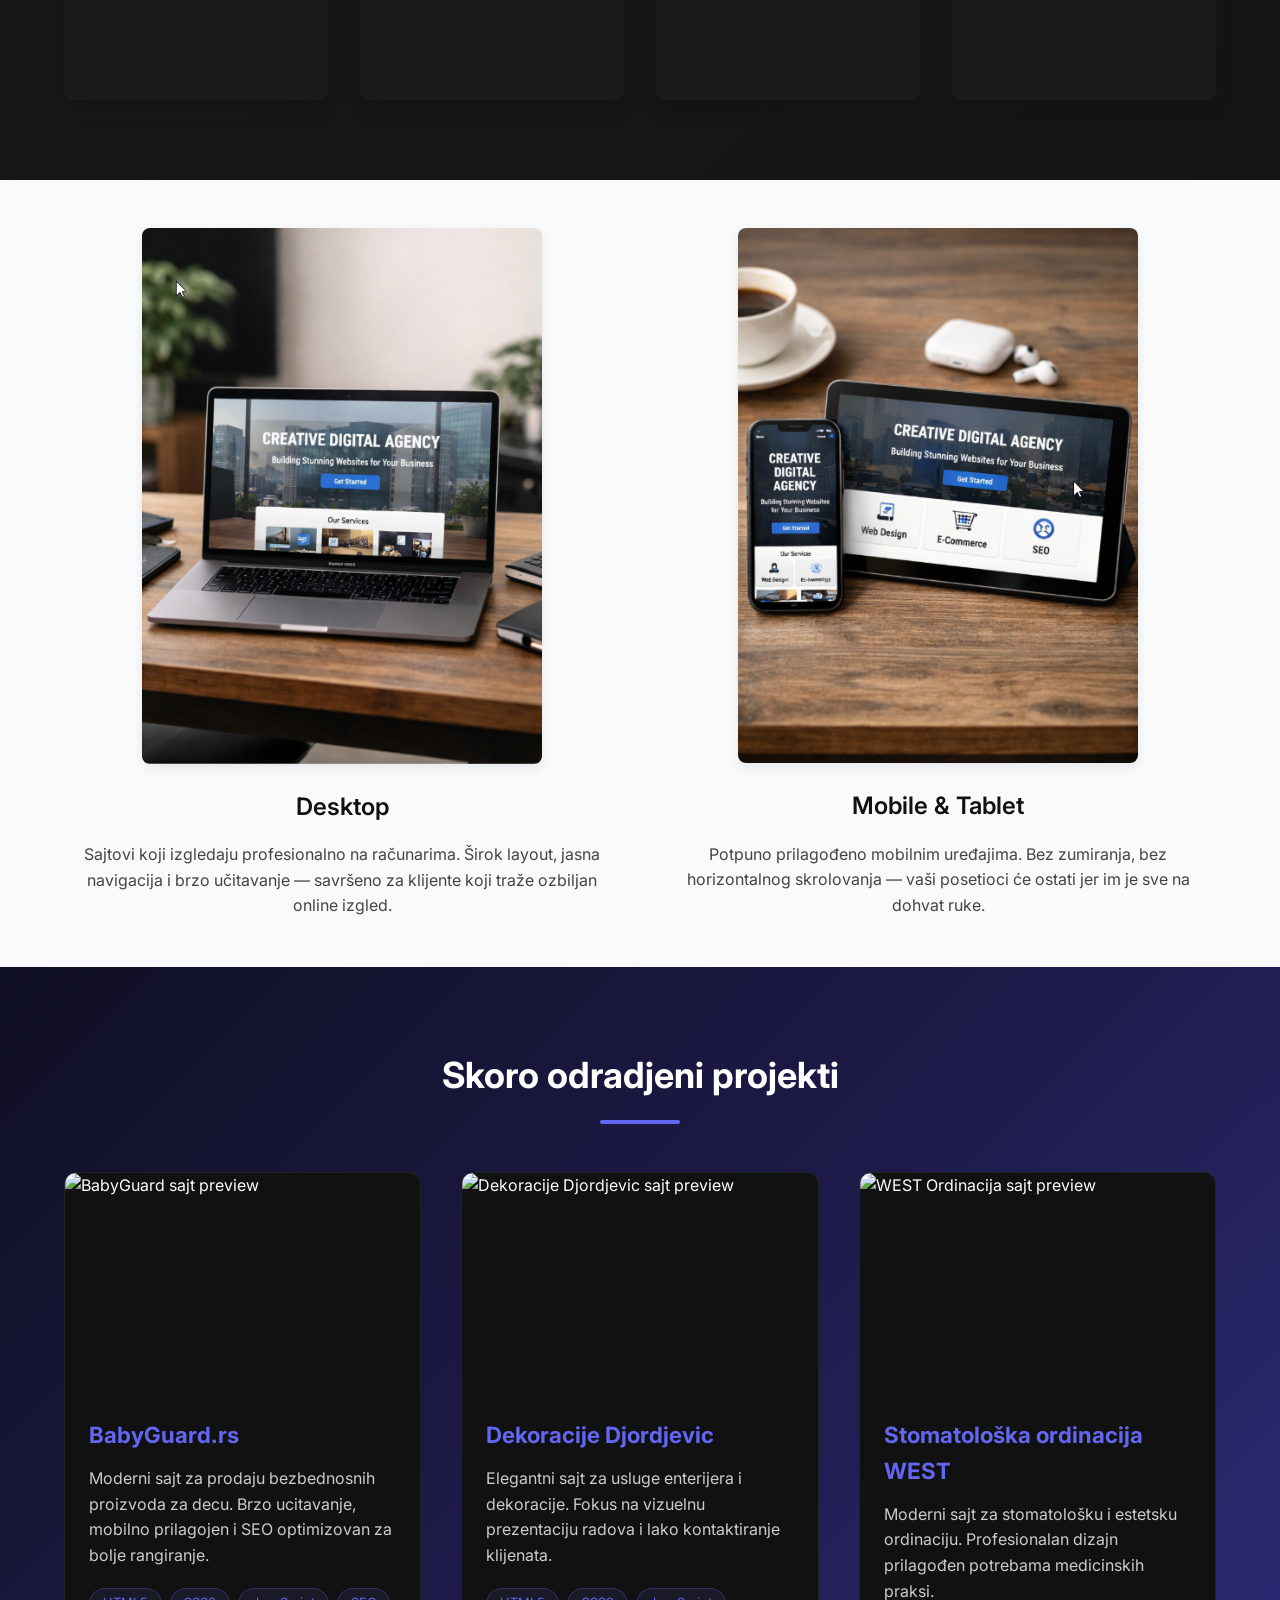
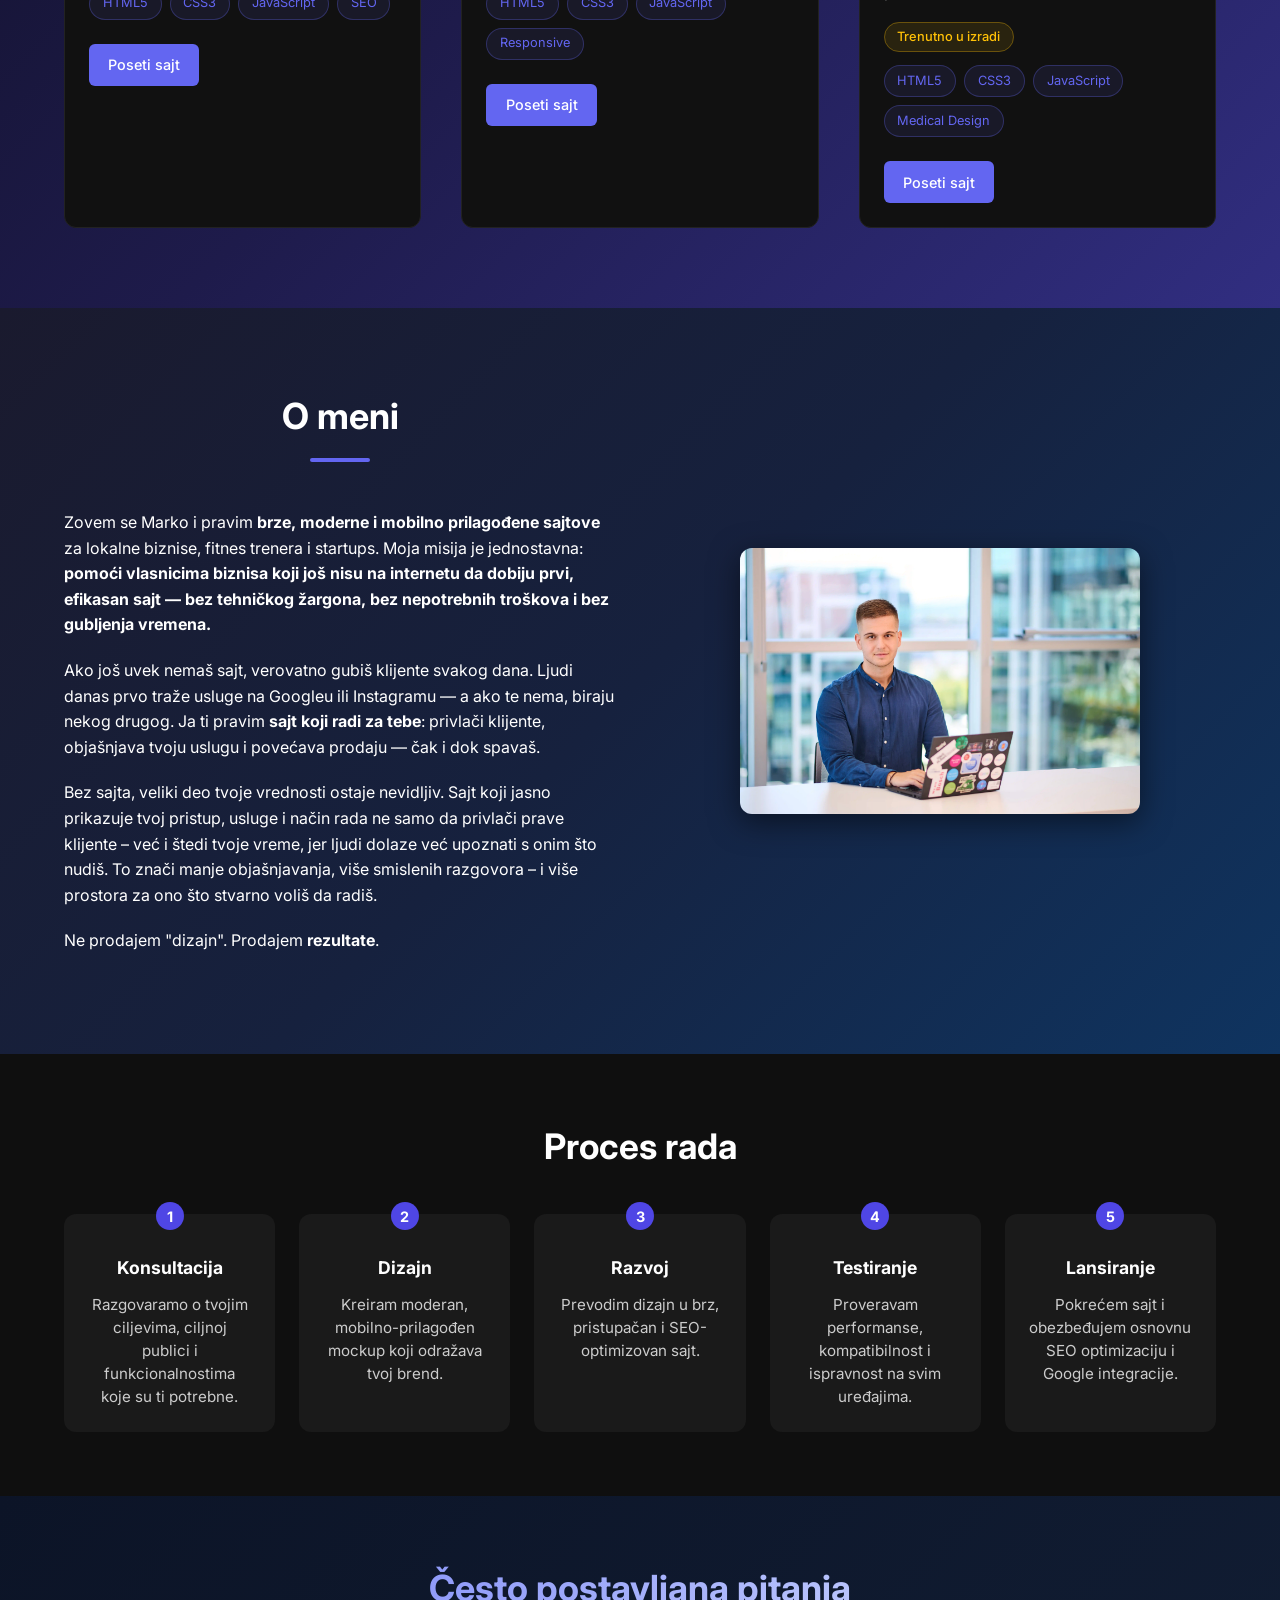
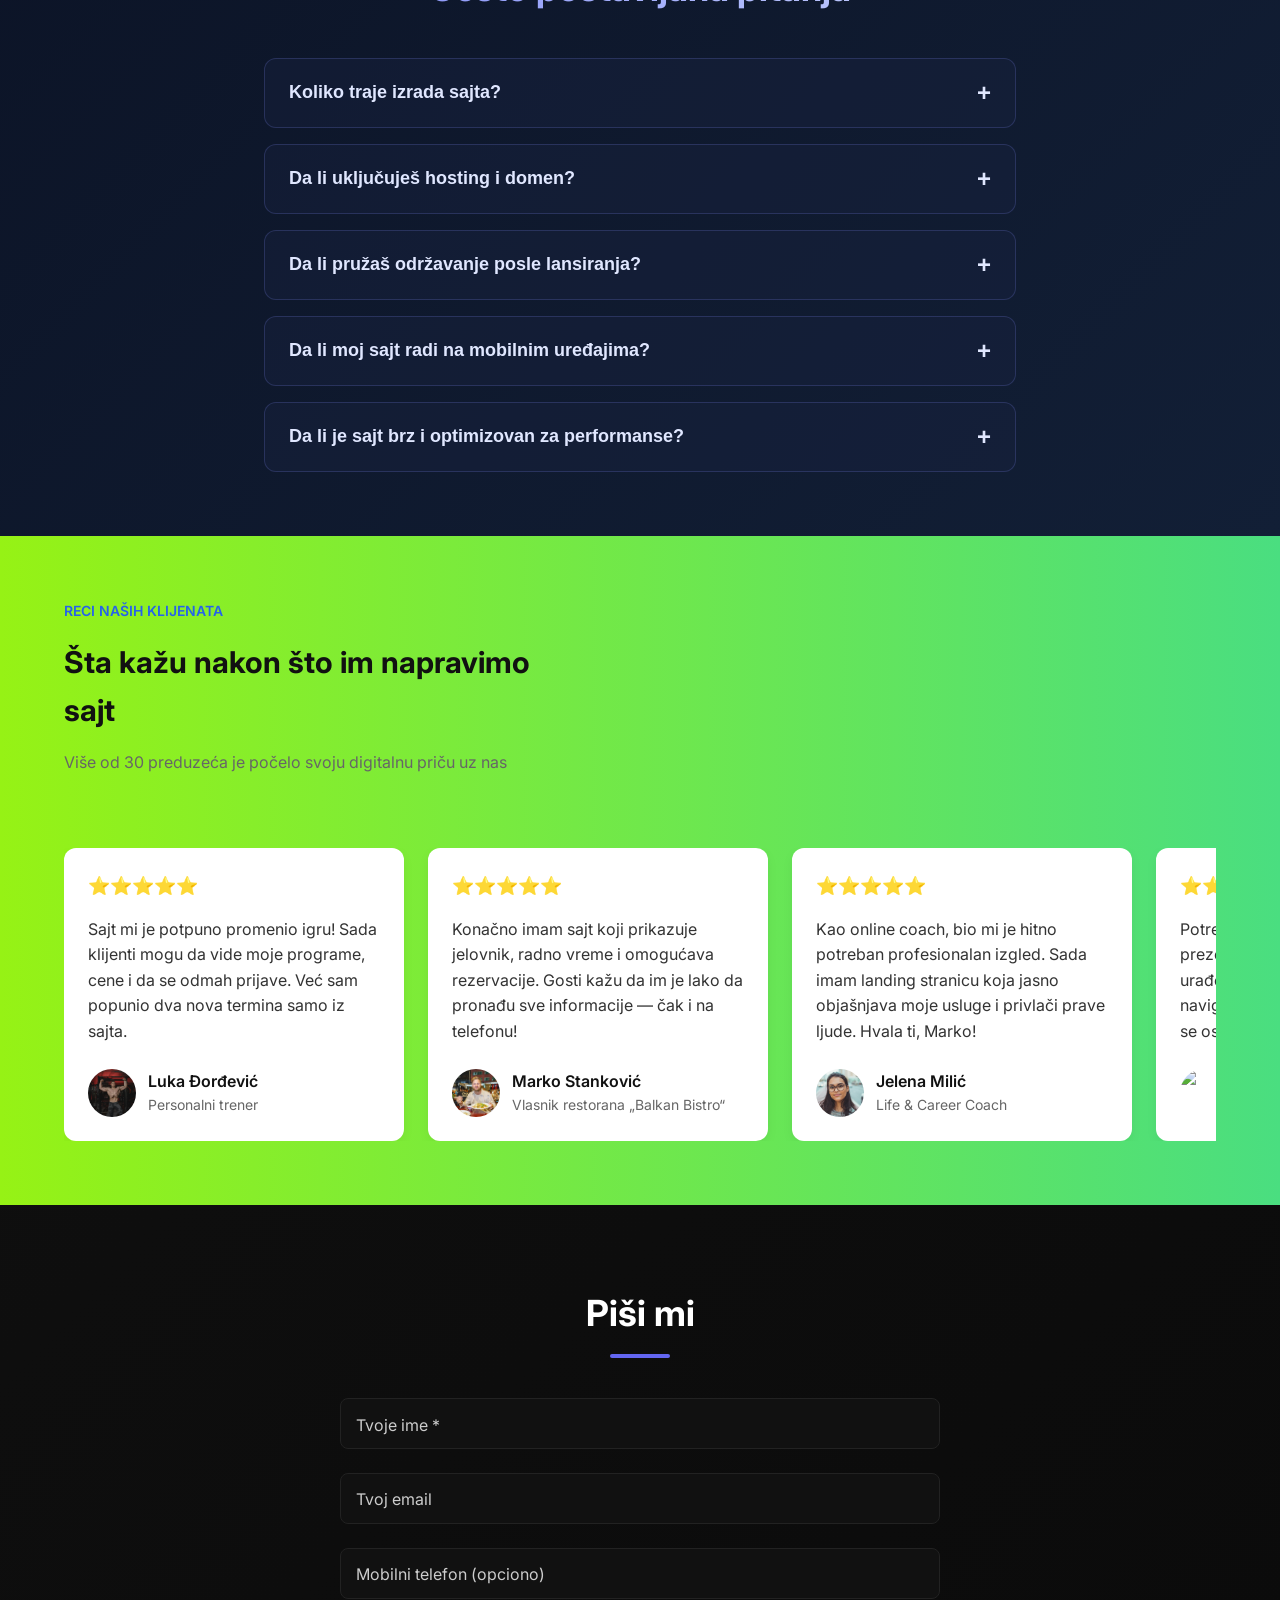
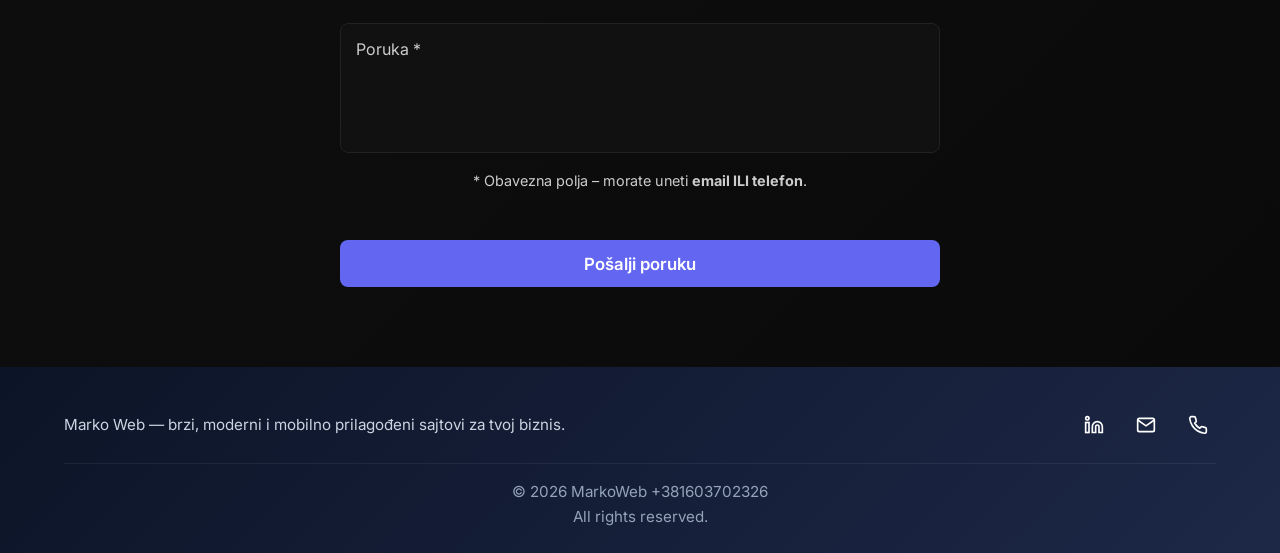
==== commit 641211a2: "Dodana sekcija sa projektima i nova ordinacija WEST" ====
--- a/index.html
+++ b/index.html
@@ -1,485 +1,552 @@
-<!DOCTYPE html>
-<html lang="en">
-
-<head>
-  <meta charset="UTF-8" />
-  <meta name="viewport" content="width=device-width, initial-scale=1.0" />
-  <meta name="description"
-    content="Professional web developer offering modern, responsive websites with clean code and stunning design." />
-  <title>Marko | Web Developer</title>
-  <link rel="preconnect" href="https://fonts.googleapis.com" />
-  <link rel="preconnect" href="https://fonts.gstatic.com" crossorigin />
-  <link href="https://fonts.googleapis.com/css2?family=Inter:wght@300;400;500;600;700&display=swap" rel="stylesheet" />
-  <link rel="stylesheet" href="style.css" />
-</head>
-
-<body>
-  <!-- Header -->
-  <header class="header">
-    <a href="#hero" class="logo">Marko Web</a>
-
-    <nav class="nav-menu" id="navMenu" aria-label="Main navigation">
-      <a href="#hero">Pocetna</a>
-      <a href="#services">Usluge</a>
-      <a href="#about">O meni</a>
-      <a href="#faq">FAQ</a>
-      <a href="#contact">Kontakt</a>
-    </nav>
-
-    <button id="hamburger" class="hamburger" aria-label="Toggle navigation" aria-expanded="false">
-      <span class="hamburger-icon"></span>
-    </button>
-  </header>
-
-  <section class="hero" id="hero">
-    <div class="hero-content">
-      <h1 class="dynamic-title">
-        <span class="static-part">Kreiram web sajtove koji</span>
-        <span class="dynamic-part"></span>
-      </h1>
-      <p class="hero-p">Brzi, moderni i mobilno prilagođeni sajtovi za startupove, fitnes trenere i lokalne biznise,
-        napravljeni da
-        privuku klijente i povećaju prodaju.</p>
-      <a href="#contact" class="btn-hero">Napravi mi sajt</a>
-    </div>
-  </section>
-  <section class="stats-section">
-  <div class="container">
-    <div class="stats-grid">
-      <div class="stat-item">
-        <div class="stat-number">50+</div>
-        <div class="stat-label">zadovoljnih klijenata</div>
-      </div>
-      <div class="stat-item">
-        <div class="stat-number">45+</div>
-        <div class="stat-label">razrađenih biznisa</div>
-      </div>
-      <div class="stat-item">
-        <div class="stat-number">45+</div>
-        <div class="stat-label">sajtova pokrenuto</div>
-      </div>
-      <div class="stat-item">
-        <div class="stat-number">100%</div>
-        <div class="stat-label">mobilno prilagođeno</div>
-      </div>
-    </div>
-  </div>
-</section>
-  
-  
-
-
-  <!-- Usluge -->
-  <section id="services" class="services">
-    <div class="container">
-      <h2>Moje usluge</h2>
-      <div class="services-grid">
-        <div class="service-card">
-          <div class="card-inner">
-            <div class="card-front">
-              <h3>Web dizajn</h3>
-              <p>Moderni i intuitivni izgled sajta.</p>
-            </div>
-            <div class="card-back">
-              <p>Pravim čiste, atraktivne i mobilno prilagođene dizajne koji korisnicima omogućavaju da lako pronađu ono
-                što im treba — bez zbrke i preteranosti.</p>
-            </div>
-          </div>
-        </div>
-
-        <div class="service-card">
-          <div class="card-inner">
-            <div class="card-front">
-              <h3>Web development</h3>
-              <p>Brzi, pristupačni i stabilni sajtovi.</p>
-            </div>
-            <div class="card-back">
-              <p>Kodiram ručno u HTML, CSS i JavaScript — bez nepotrebnih alata. Rezultat? Sajt koji se brzo učitava,
-                radi svuda i lako se održava.</p>
-            </div>
-          </div>
-        </div>
-
-        <div class="service-card">
-          <div class="card-inner">
-            <div class="card-front">
-              <h3>Landing stranice</h3>
-              <p>Sajtovi koji pretvaraju posetioce u klijente.</p>
-            </div>
-            <div class="card-back">
-              <p>Jednostranični sajtovi napravljeni da prodaju: jasan poziv na akciju, optimizovan za mobilne uređaje i
-                brzo učitavanje — da ne izgubiš klijenta.</p>
-            </div>
-          </div>
-        </div>
-
-        <div class="service-card">
-          <div class="card-inner">
-            <div class="card-front">
-              <h3>SEO optimizacija</h3>
-              <p>Bolja vidljivost na Google pretrazi.</p>
-            </div>
-            <div class="card-back">
-              <p>Podešavam naslove, opise, slike i strukturu sajta tako da Google bolje razume tvoju uslugu — posebno za
-                lokalne pretrage u tvojoj okolini.</p>
-            </div>
-          </div>
-        </div>
-      </div>
-    </div>
-  </section>
-  <section class="devices-section">
-  <div class="container">
-    <div class="devices-grid">
-      <!-- Desktop -->
-      <div class="device-column">
-        <div class="device-image">
-          <img src="laptop.png" alt="Web sajt na desktopu" loading="lazy">
-        </div>
-        <h3>Desktop</h3>
-        <p>Sajtovi koji izgledaju profesionalno na računarima. Širok layout, jasna navigacija i brzo učitavanje — savršeno za klijente koji traže ozbiljan online izgled.</p>
-      </div>
-
-      <!-- Mobile/Tablet -->
-      <div class="device-column">
-        <div class="device-image">
-          <img src="mobile.png" alt="Web sajt na mobilnom telefonu i tabletu" loading="lazy">
-        </div>
-        <h3>Mobile & Tablet</h3>
-        <p>Potpuno prilagođeno mobilnim uređajima. Bez zumiranja, bez horizontalnog skrolovanja — vaši posetioci će ostati jer im je sve na dohvat ruke.</p>
-      </div>
-    </div>
-  </div>
-</section>
-
-  <!-- About -->
-  <section id="about" class="about">
-    <div class="container">
-      <div class="about-content">
-        <div class="about-text">
-          <h2>O meni</h2>
-          <p>
-            Zovem se Marko i pravim <strong>brze, moderne i mobilno prilagođene sajtove</strong> za lokalne biznise,
-            fitnes trenera i startups.
-            Moja misija je jednostavna: <strong>pomoći vlasnicima biznisa koji još nisu na internetu da dobiju prvi,
-              efikasan sajt — bez tehničkog žargona, bez nepotrebnih troškova i bez gubljenja vremena.</strong>
-          </p>
-          <p>
-            Ako još uvek nemaš sajt, verovatno gubiš klijente svakog dana. Ljudi danas prvo traže usluge na Googleu ili
-            Instagramu —
-            a ako te nema, biraju nekog drugog. Ja ti pravim <strong>sajt koji radi za tebe</strong>: privlači klijente,
-            objašnjava tvoju uslugu i povećava prodaju —
-            čak i dok spavaš.
-          </p>
-          <p>
-            Bez sajta, veliki deo tvoje vrednosti ostaje nevidljiv.
-            Sajt koji jasno prikazuje tvoj pristup, usluge i način rada ne samo da privlači prave klijente – već i štedi
-            tvoje vreme,
-            jer ljudi dolaze već upoznati s onim što nudiš.
-            To znači manje objašnjavanja, više smislenih razgovora – i više prostora za ono što stvarno voliš da radiš.
-          </p>
-          <p>
-            Ne prodajem "dizajn". Prodajem <strong>rezultate</strong>.
-          </p>
-        </div>
-        <div class="about-image">
-          <img src="CV.webp" alt="Marko - Web Developer" />
-        </div>
-      </div>
-    </div>
-  </section>
-  <!-- Proces rada -->
-  <section class="workflow" id="workflow">
-    <div class="container">
-      <h2>Proces rada</h2>
-      <ol class="steps">
-        <li>
-          <h3>Konsultacija</h3>
-          <p>Razgovaramo o tvojim ciljevima, ciljnoj publici i funkcionalnostima koje su ti potrebne.</p>
-        </li>
-        <li>
-          <h3>Dizajn</h3>
-          <p>Kreiram moderan, mobilno-prilagođen mockup koji odražava tvoj brend.</p>
-        </li>
-        <li>
-          <h3>Razvoj</h3>
-          <p>Prevodim dizajn u brz, pristupačan i SEO-optimizovan sajt.</p>
-        </li>
-        <li>
-          <h3>Testiranje</h3>
-          <p>Proveravam performanse, kompatibilnost i ispravnost na svim uređajima.</p>
-        </li>
-        <li>
-          <h3>Lansiranje</h3>
-          <p>Pokrećem sajt i obezbeđujem osnovnu SEO optimizaciju i Google integracije.</p>
-        </li>
-      </ol>
-    </div>
-  </section>
-
-  <!-- FAQ -->
-  <section class="faq" id="faq" itemscope itemtype="https://schema.org/FAQPage">
-    <div class="container">
-      <h2>Često postavljana pitanja</h2>
-      <div class="faq-items">
-        <!-- 1 -->
-        <div class="faq-item" itemscope itemprop="mainEntity" itemtype="https://schema.org/Question">
-          <button class="faq-question" aria-expanded="false" itemprop="name">
-            Koliko traje izrada sajta?
-          </button>
-          <div class="faq-answer">
-            <p itemprop="text">Većina sajtova je spremna za 7–14 dana od trenutka kada se potvrdi dizajn i sadržaj.</p>
-          </div>
-        </div>
-        <!-- 2 -->
-        <div class="faq-item" itemscope itemprop="mainEntity" itemtype="https://schema.org/Question">
-          <button class="faq-question" aria-expanded="false" itemprop="name">
-            Da li uključuješ hosting i domen?
-          </button>
-          <div class="faq-answer">
-            <p itemprop="text">Hosting i domen nisu uključeni u osnovnu cenu, ali mogu ti pomoći da ih podesiš ako već
-              imaš, ili preporučiti pouzdane provajdere.</p>
-          </div>
-        </div>
-        <!-- 3 -->
-        <div class="faq-item" itemscope itemprop="mainEntity" itemtype="https://schema.org/Question">
-          <button class="faq-question" aria-expanded="false" itemprop="name">
-            Da li pružaš održavanje posle lansiranja?
-          </button>
-          <div class="faq-answer">
-            <p itemprop="text">Da! Nudim i pakete mesečnog održavanja – ažuriranje sadržaja, sigurnosnih ispravki i SEO
-              optimizacije.</p>
-          </div>
-        </div>
-        <!-- 4 -->
-        <div class="faq-item" itemscope itemprop="mainEntity" itemtype="https://schema.org/Question">
-          <button class="faq-question" aria-expanded="false" itemprop="name">
-            Da li moj sajt radi na mobilnim uređajima?
-          </button>
-          <div class="faq-answer">
-            <p itemprop="text">Apsolutno! Svi sajtovi koje pravim su potpuno responsive i optimizovani za mobilne
-              uređaje – ključno za Google rangiranje i korisničko iskustvo.</p>
-          </div>
-        </div>
-        <!-- 5 -->
-        <div class="faq-item" itemscope itemprop="mainEntity" itemtype="https://schema.org/Question">
-          <button class="faq-question" aria-expanded="false" itemprop="name">
-            Da li je sajt brz i optimizovan za performanse?
-          </button>
-          <div class="faq-answer">
-            <p itemprop="text">Da. Optimizujem svaku sliku, kod i strukturu da sajt učitava za manje od 2 sekunde – što
-              je ključno za konverzije i SEO.</p>
-          </div>
-        </div>
-        <!-- 6 -->
-        
-      </div>
-    </div>
-  </section>
-  
-  <section class="testimonials-section">
-  <div class="container">
-    <div class="testimonials-header">
-      <h2>Reci naših klijenata</h2>
-      <h3>Šta kažu nakon što im napravimo sajt</h3>
-      <p>Više od 30 preduzeća je počelo svoju digitalnu priču uz nas</p>
-      <div class="nav-buttons">
-        <button class="nav-btn prev" aria-label="Prethodni testimonijal">←</button>
-        <button class="nav-btn next" aria-label="Sledeći testimonijal">→</button>
-      </div>
-    </div>
-
-    <div class="testimonials-slider">
-      <!-- 1. Fitnes trener -->
-      <div class="testimonial-card">
-        <div class="stars">
-          <span>⭐</span><span>⭐</span><span>⭐</span><span>⭐</span><span>⭐</span>
-        </div>
-        <p>Sajt mi je potpuno promenio igru! Sada klijenti mogu da vide moje programe, cene i da se odmah prijave. Već sam popunio dva nova termina samo iz sajta.</p>
-        <div class="client-info">
-          <img src="luka.png" alt="Luka Đorđević" class="avatar">
-          <div>
-            <div class="client-name">Luka Đorđević</div>
-            <div class="client-role">Personalni trener</div>
-          </div>
-        </div>
-      </div>
-
-      <!-- 2. Vlasnik restorana -->
-      <div class="testimonial-card">
-        <div class="stars">
-          <span>⭐</span><span>⭐</span><span>⭐</span><span>⭐</span><span>⭐</span>
-        </div>
-        <p>Konačno imam sajt koji prikazuje jelovnik, radno vreme i omogućava rezervacije. Gosti kažu da im je lako da pronađu sve informacije — čak i na telefonu!</p>
-        <div class="client-info">
-          <img src="restoran.png" alt="Marko Stanković" class="avatar">
-          <div>
-            <div class="client-name">Marko Stanković</div>
-            <div class="client-role">Vlasnik restorana „Balkan Bistro“</div>
-          </div>
-        </div>
-      </div>
-
-      <!-- 3. Online coach -->
-      <div class="testimonial-card">
-        <div class="stars">
-          <span>⭐</span><span>⭐</span><span>⭐</span><span>⭐</span><span>⭐</span>
-        </div>
-        <p>Kao online coach, bio mi je hitno potreban profesionalan izgled. Sada imam landing stranicu koja jasno objašnjava moje usluge i privlači prave ljude. Hvala ti, Marko!</p>
-        <div class="client-info">
-          <img src="coach.png" alt="Jelena Milić" class="avatar">
-          <div>
-            <div class="client-name">Jelena Milić</div>
-            <div class="client-role">Life & Career Coach</div>
-          </div>
-        </div>
-      </div>
-
-      <!-- 4. Psihoterapeut -->
-      <div class="testimonial-card">
-        <div class="stars">
-          <span>⭐</span><span>⭐</span><span>⭐</span><span>⭐</span><span>⭐</span>
-        </div>
-        <p>Potrebna mi je bila diskretna, ali jasna prezentacija usluga. Sajt je savršeno urađen — profesionalan, miran i lako navigabilan. Klijenti često kažu da su se osećali sigurno već na prvi pogled.</p>
-        <div class="client-info">
-          <img src="images/dragana-psihoterapeut.jpg" alt="Dragana Kovačević" class="avatar">
-          <div>
-            <div class="client-name">Dragana Kovačević</div>
-            <div class="client-role">Psihoterapeut</div>
-          </div>
-        </div>
-      </div>
-
-      <!-- 5. Preduzetnik (digitalne usluge) -->
-      <div class="testimonial-card">
-        <div class="stars">
-          <span>⭐</span><span>⭐</span><span>⭐</span><span>⭐</span><span>⭐</span>
-        </div>
-        <p>Kao preduzetnik u IT sektoru, znao sam koliko je važan prvi utisak. Moja nova stranica izgleda moderno, brzo se učitava i odlično funkcioniše na svim uređajima. Preporučujem svima!</p>
-        <div class="client-info">
-          <img src="images/nikola-it.jpg" alt="Nikola Petrović" class="avatar">
-          <div>
-            <div class="client-name">Nikola Petrović</div>
-            <div class="client-role">Osnivač digitalne agencije</div>
-          </div>
-        </div>
-      </div>
-
-      <!-- 6. Vlasnica kozmetičkog salona -->
-      <div class="testimonial-card">
-        <div class="stars">
-          <span>⭐</span><span>⭐</span><span>⭐</span><span>⭐</span><span>⭐</span>
-        </div>
-        <p>Moje klijentkinje stalno su me pitali za sajt gde mogu da vide usluge i cene. Sad imaju sve na jednom mestu — čak i mogućnost da zakazuju termin direktno. Neverovatno olakšanje!</p>
-        <div class="client-info">
-          <img src="images/ivana-salon.jpg" alt="Ivana Jovanović" class="avatar">
-          <div>
-            <div class="client-name">Ivana Jovanović</div>
-            <div class="client-role">Vlasnica kozmetičkog salona</div>
-          </div>
-        </div>
-      </div>
-
-      <!-- 7. Online edukator -->
-      <div class="testimonial-card">
-        <div class="stars">
-          <span>⭐</span><span>⭐</span><span>⭐</span><span>⭐</span><span>⭐</span>
-        </div>
-        <p>Pravim online kurseve za roditelje, a sajt mi je pomogao da dostignem mnogo širu publiku. Ljudi lako pronalaze moje sadržaje i kontaktiraju me za saradnju. Vredelo je svaki dinar!</p>
-        <div class="client-info">
-          <img src="images/marija-edu.jpg" alt="Marija Simić" class="avatar">
-          <div>
-            <div class="client-name">Marija Simić</div>
-            <div class="client-role">Edukator za roditeljske veštine</div>
-          </div>
-        </div>
-      </div>
-    </div>
-  </div>
-</section>
-
-  <section id="contact" class="contact">
-    <div class="container">
-      <h2>Piši mi</h2>
-      <form id="contactForm">
-        <!-- Za zaštitu od spam botova -->
-        <input type="text" name="_gotcha" style="display:none !important;" tabindex="-1" autocomplete="off">
-
-        <div class="form-group">
-          <input type="text" id="ime" placeholder=" " required minlength="3" />
-          <label for="ime">Tvoje ime *</label>
-        </div>
-        <div class="form-group">
-          <input type="email" id="email" placeholder=" " />
-          <label for="email">Tvoj email</label>
-        </div>
-        <div class="form-group">
-          <input type="tel" id="telefon" placeholder=" " />
-          <label for="telefon">Mobilni telefon (opciono)</label>
-        </div>
-        <div class="form-group">
-          <textarea id="poruka" placeholder=" " rows="5" required minlength="10"></textarea>
-          <label for="poruka">Poruka *</label>
-        </div>
-
-        <p
-          style="text-align: center; font-size: 0.9rem; color: var(--text-light); margin-top: -1rem; margin-bottom: 1.5rem;">
-          * Obavezna polja – morate uneti <strong>email ILI telefon</strong>.
-        </p>
-
-        <button type="submit" class="btn">Pošalji poruku</button>
-      </form>
-    </div>
-  </section>
-
-  <!-- Modal za uspešno slanje -->
-  <div id="successModal"
-    style="display:none; position:fixed; top:0; left:0; width:100%; height:100%; background:rgba(0,0,0,0.7); z-index:9999; justify-content:center; align-items:center;">
-    <div class="modal-content"
-      style="background:var(--bg); color:var(--text); padding:2rem; border-radius:12px; max-width:400px; width:90%; text-align:center; border:2px solid var(--accent);">
-      <h3 style="color:var(--accent); margin:0 0 1rem;">✅ Uspešno poslato!</h3>
-      <p>Hvala na poruci! Uskoro ću ti se javiti.</p>
-      <button id="closeModal" class="btn" style="margin-top:1rem;">Zatvori</button>
-    </div>
-  </div>
-
-  <!-- Footer -->
-  <footer class="footer" id="footer">
-  <div class="container">
-    <div class="footer-content">
-      <div class="footer-info">
-        <p>Marko Web — brzi, moderni i mobilno prilagođeni sajtovi za tvoj biznis.</p>
-      </div>
-      <div class="footer-contact">
-        <a href="https://www.linkedin.com/in/marko-bogdan-036506171/" target="_blank" rel="noopener" aria-label="LinkedIn">
-          <svg xmlns="http://www.w3.org/2000/svg" width="20" height="20" viewBox="0 0 24 24" fill="none" stroke="currentColor" stroke-width="2">
-            <path d="M16 8a6 6 0 0 1 6 6v7h-4v-7a2 2 0 0 0-2-2 2 2 0 0 0-2 2v7h-4v-7a6 6 0 0 1 6-6z"></path>
-            <rect x="2" y="9" width="4" height="12"></rect>
-            <circle cx="4" cy="4" r="2"></circle>
-          </svg>
-        </a>
-        <a href="mailto:1markobogdan1@gmail.com" aria-label="Email">
-          <svg xmlns="http://www.w3.org/2000/svg" width="20" height="20" viewBox="0 0 24 24" fill="none" stroke="currentColor" stroke-width="2">
-            <path d="M4 4h16c1.1 0 2 .9 2 2v12c0 1.1-.9 2-2 2H4c-1.1 0-2-.9-2-2V6c0-1.1.9-2 2-2z"></path>
-            <polyline points="22,6 12,13 2,6"></polyline>
-          </svg>
-        </a>
-        <a href="tel:+381603702326" aria-label="Pozovi me">
-          <svg xmlns="http://www.w3.org/2000/svg" width="20" height="20" viewBox="0 0 24 24" fill="none" stroke="currentColor" stroke-width="2">
-            <path d="M22 16.92v3a2 2 0 0 1-2.18 2 19.79 19.79 0 0 1-8.63-3.07 19.5 19.5 0 0 1-6-6 19.79 19.79 0 0 1-3.07-8.67A2 2 0 0 1 4.11 2h3a2 2 0 0 1 2 1.72 12.84 12.84 0 0 0 .7 2.81 2 2 0 0 1-.45 2.11L8.09 9.91a16 16 0 0 0 6 6l1.27-1.27a2 2 0 0 1 2.11-.45 12.84 12.84 0 0 0 2.81.7A2 2 0 0 1 22 16.92z"></path>
-          </svg>
-        </a>
-      </div>
-    </div>
-    <div class="footer-bottom">
-      <p>&copy; <span id="year"></span> MarkoWeb +381603702326 <br>All rights reserved.</p>
-    </div>
-  </div>
-</footer>
-
-  <script src="script.js"></script>
-</body>
-
-</html>
-
-
+<!DOCTYPE html>
+<html lang="en">
+
+<head>
+  <meta charset="UTF-8" />
+  <meta name="viewport" content="width=device-width, initial-scale=1.0" />
+  <meta name="description"
+    content="Professional web developer offering modern, responsive websites with clean code and stunning design." />
+  <title>Marko | Web Developer</title>
+  <link rel="preconnect" href="https://fonts.googleapis.com" />
+  <link rel="preconnect" href="https://fonts.gstatic.com" crossorigin />
+  <link href="https://fonts.googleapis.com/css2?family=Inter:wght@300;400;500;600;700&display=swap" rel="stylesheet" />
+  <link rel="stylesheet" href="style.css" />
+</head>
+
+<body>
+  <!-- Header -->
+  <header class="header">
+    <a href="#hero" class="logo">Marko Web</a>
+
+    <nav class="nav-menu" id="navMenu" aria-label="Main navigation">
+      <a href="#hero">Pocetna</a>
+      <a href="#services">Usluge</a>
+      <a href="#projects">Radovi</a>
+      <a href="#about">O meni</a>
+      <a href="#faq">FAQ</a>
+      <a href="#contact">Kontakt</a>
+    </nav>
+
+    <button id="hamburger" class="hamburger" aria-label="Toggle navigation" aria-expanded="false">
+      <span class="hamburger-icon"></span>
+    </button>
+  </header>
+
+  <section class="hero" id="hero">
+    <div class="hero-content">
+      <h1 class="dynamic-title">
+        <span class="static-part">Kreiram web sajtove koji</span>
+        <span class="dynamic-part"></span>
+      </h1>
+      <p class="hero-p">Brzi, moderni i mobilno prilagođeni sajtovi za startupove, fitnes trenere i lokalne biznise,
+        napravljeni da
+        privuku klijente i povećaju prodaju.</p>
+      <a href="#contact" class="btn-hero">Napravi mi sajt</a>
+    </div>
+  </section>
+  <section class="stats-section">
+  <div class="container">
+    <div class="stats-grid">
+      <div class="stat-item">
+        <div class="stat-number">50+</div>
+        <div class="stat-label">zadovoljnih klijenata</div>
+      </div>
+      <div class="stat-item">
+        <div class="stat-number">45+</div>
+        <div class="stat-label">razrađenih biznisa</div>
+      </div>
+      <div class="stat-item">
+        <div class="stat-number">45+</div>
+        <div class="stat-label">sajtova pokrenuto</div>
+      </div>
+      <div class="stat-item">
+        <div class="stat-number">100%</div>
+        <div class="stat-label">mobilno prilagođeno</div>
+      </div>
+    </div>
+  </div>
+</section>
+  
+  
+
+
+  <!-- Usluge -->
+  <section id="services" class="services">
+    <div class="container">
+      <h2>Moje usluge</h2>
+      <div class="services-grid">
+        <div class="service-card">
+          <div class="card-inner">
+            <div class="card-front">
+              <h3>Web dizajn</h3>
+              <p>Moderni i intuitivni izgled sajta.</p>
+            </div>
+            <div class="card-back">
+              <p>Pravim čiste, atraktivne i mobilno prilagođene dizajne koji korisnicima omogućavaju da lako pronađu ono
+                što im treba — bez zbrke i preteranosti.</p>
+            </div>
+          </div>
+        </div>
+
+        <div class="service-card">
+          <div class="card-inner">
+            <div class="card-front">
+              <h3>Web development</h3>
+              <p>Brzi, pristupačni i stabilni sajtovi.</p>
+            </div>
+            <div class="card-back">
+              <p>Kodiram ručno u HTML, CSS i JavaScript — bez nepotrebnih alata. Rezultat? Sajt koji se brzo učitava,
+                radi svuda i lako se održava.</p>
+            </div>
+          </div>
+        </div>
+
+        <div class="service-card">
+          <div class="card-inner">
+            <div class="card-front">
+              <h3>Landing stranice</h3>
+              <p>Sajtovi koji pretvaraju posetioce u klijente.</p>
+            </div>
+            <div class="card-back">
+              <p>Jednostranični sajtovi napravljeni da prodaju: jasan poziv na akciju, optimizovan za mobilne uređaje i
+                brzo učitavanje — da ne izgubiš klijenta.</p>
+            </div>
+          </div>
+        </div>
+
+        <div class="service-card">
+          <div class="card-inner">
+            <div class="card-front">
+              <h3>SEO optimizacija</h3>
+              <p>Bolja vidljivost na Google pretrazi.</p>
+            </div>
+            <div class="card-back">
+              <p>Podešavam naslove, opise, slike i strukturu sajta tako da Google bolje razume tvoju uslugu — posebno za
+                lokalne pretrage u tvojoj okolini.</p>
+            </div>
+          </div>
+        </div>
+      </div>
+    </div>
+  </section>
+  <section class="devices-section">
+  <div class="container">
+    <div class="devices-grid">
+      <!-- Desktop -->
+      <div class="device-column">
+        <div class="device-image">
+          <img src="/images/laptop.png" alt="Web sajt na desktopu" loading="lazy">
+        </div>
+        <h3>Desktop</h3>
+        <p>Sajtovi koji izgledaju profesionalno na računarima. Širok layout, jasna navigacija i brzo učitavanje — savršeno za klijente koji traže ozbiljan online izgled.</p>
+      </div>
+
+      <!-- Mobile/Tablet -->
+      <div class="device-column">
+        <div class="device-image">
+          <img src="/images/mobile.png" alt="Web sajt na mobilnom telefonu i tabletu" loading="lazy">
+        </div>
+        <h3>Mobile & Tablet</h3>
+        <p>Potpuno prilagođeno mobilnim uređajima. Bez zumiranja, bez horizontalnog skrolovanja — vaši posetioci će ostati jer im je sve na dohvat ruke.</p>
+      </div>
+    </div>
+  </div>
+</section>
+
+  <!-- Projekti -->
+  <section id="projects" class="projects">
+    <div class="container">
+      <h2>Skoro odradjeni projekti</h2>
+      <div class="projects-grid">
+        <div class="project-card">
+          <div class="project-image">
+            <img src="/images/babyguard-preview.webp" alt="BabyGuard sajt preview" loading="lazy">
+          </div>
+          <div class="project-content">
+            <h3>BabyGuard.rs</h3>
+            <p>Moderni sajt za prodaju bezbednosnih proizvoda za decu. Brzo ucitavanje, mobilno prilagojen i SEO optimizovan za bolje rangiranje.</p>
+            <div class="project-tech">
+              <span>HTML5</span>
+              <span>CSS3</span>
+              <span>JavaScript</span>
+              <span>SEO</span>
+            </div>
+            <div class="project-links">
+              <a href="https://babyguard.rs" target="_blank" rel="noopener" class="btn-project">Poseti sajt</a>
+            </div>
+          </div>
+        </div>
+
+        <div class="project-card">
+          <div class="project-image">
+            <img src="/images/dekoracije-preview.webp" alt="Dekoracije Djordjevic sajt preview" loading="lazy">
+          </div>
+          <div class="project-content">
+            <h3>Dekoracije Djordjevic</h3>
+            <p>Elegantni sajt za usluge enterijera i dekoracije. Fokus na vizuelnu prezentaciju radova i lako kontaktiranje klijenata.</p>
+            <div class="project-tech">
+              <span>HTML5</span>
+              <span>CSS3</span>
+              <span>JavaScript</span>
+              <span>Responsive</span>
+            </div>
+            <div class="project-links">
+              <a href="https://dekoracije-djordjevic.rs" target="_blank" rel="noopener" class="btn-project">Poseti sajt</a>
+            </div>
+          </div>
+        </div>
+
+        <div class="project-card">
+          <div class="project-image">
+            <img src="/images/west-ordinacija-preview.webp" alt="WEST Ordinacija sajt preview" loading="lazy">
+          </div>
+          <div class="project-content">
+            <h3>Stomatološka ordinacija WEST</h3>
+            <p>Moderni sajt za stomatološku i estetsku ordinaciju. Profesionalan dizajn prilagođen potrebama medicinskih praksi.</p>
+            <div class="project-status">
+              <span class="status-badge">Trenutno u izradi</span>
+            </div>
+            <div class="project-tech">
+              <span>HTML5</span>
+              <span>CSS3</span>
+              <span>JavaScript</span>
+              <span>Medical Design</span>
+            </div>
+            <div class="project-links">
+              <a href="https://remastiii.github.io/ordinacija-west/" target="_blank" rel="noopener" class="btn-project">Poseti sajt</a>
+            </div>
+          </div>
+        </div>
+      </div>
+    </div>
+  </section>
+
+  <!-- About -->
+  <section id="about" class="about">
+    <div class="container">
+      <div class="about-content">
+        <div class="about-text">
+          <h2>O meni</h2>
+          <p>
+            Zovem se Marko i pravim <strong>brze, moderne i mobilno prilagođene sajtove</strong> za lokalne biznise,
+            fitnes trenera i startups.
+            Moja misija je jednostavna: <strong>pomoći vlasnicima biznisa koji još nisu na internetu da dobiju prvi,
+              efikasan sajt — bez tehničkog žargona, bez nepotrebnih troškova i bez gubljenja vremena.</strong>
+          </p>
+          <p>
+            Ako još uvek nemaš sajt, verovatno gubiš klijente svakog dana. Ljudi danas prvo traže usluge na Googleu ili
+            Instagramu —
+            a ako te nema, biraju nekog drugog. Ja ti pravim <strong>sajt koji radi za tebe</strong>: privlači klijente,
+            objašnjava tvoju uslugu i povećava prodaju —
+            čak i dok spavaš.
+          </p>
+          <p>
+            Bez sajta, veliki deo tvoje vrednosti ostaje nevidljiv.
+            Sajt koji jasno prikazuje tvoj pristup, usluge i način rada ne samo da privlači prave klijente – već i štedi
+            tvoje vreme,
+            jer ljudi dolaze već upoznati s onim što nudiš.
+            To znači manje objašnjavanja, više smislenih razgovora – i više prostora za ono što stvarno voliš da radiš.
+          </p>
+          <p>
+            Ne prodajem "dizajn". Prodajem <strong>rezultate</strong>.
+          </p>
+        </div>
+        <div class="about-image">
+          <img src="CV.webp" alt="Marko - Web Developer" />
+        </div>
+      </div>
+    </div>
+  </section>
+  <!-- Proces rada -->
+  <section class="workflow" id="workflow">
+    <div class="container">
+      <h2>Proces rada</h2>
+      <ol class="steps">
+        <li>
+          <h3>Konsultacija</h3>
+          <p>Razgovaramo o tvojim ciljevima, ciljnoj publici i funkcionalnostima koje su ti potrebne.</p>
+        </li>
+        <li>
+          <h3>Dizajn</h3>
+          <p>Kreiram moderan, mobilno-prilagođen mockup koji odražava tvoj brend.</p>
+        </li>
+        <li>
+          <h3>Razvoj</h3>
+          <p>Prevodim dizajn u brz, pristupačan i SEO-optimizovan sajt.</p>
+        </li>
+        <li>
+          <h3>Testiranje</h3>
+          <p>Proveravam performanse, kompatibilnost i ispravnost na svim uređajima.</p>
+        </li>
+        <li>
+          <h3>Lansiranje</h3>
+          <p>Pokrećem sajt i obezbeđujem osnovnu SEO optimizaciju i Google integracije.</p>
+        </li>
+      </ol>
+    </div>
+  </section>
+
+  <!-- FAQ -->
+  <section class="faq" id="faq" itemscope itemtype="https://schema.org/FAQPage">
+    <div class="container">
+      <h2>Često postavljana pitanja</h2>
+      <div class="faq-items">
+        <!-- 1 -->
+        <div class="faq-item" itemscope itemprop="mainEntity" itemtype="https://schema.org/Question">
+          <button class="faq-question" aria-expanded="false" itemprop="name">
+            Koliko traje izrada sajta?
+          </button>
+          <div class="faq-answer">
+            <p itemprop="text">Većina sajtova je spremna za 7–14 dana od trenutka kada se potvrdi dizajn i sadržaj.</p>
+          </div>
+        </div>
+        <!-- 2 -->
+        <div class="faq-item" itemscope itemprop="mainEntity" itemtype="https://schema.org/Question">
+          <button class="faq-question" aria-expanded="false" itemprop="name">
+            Da li uključuješ hosting i domen?
+          </button>
+          <div class="faq-answer">
+            <p itemprop="text">Hosting i domen nisu uključeni u osnovnu cenu, ali mogu ti pomoći da ih podesiš ako već
+              imaš, ili preporučiti pouzdane provajdere.</p>
+          </div>
+        </div>
+        <!-- 3 -->
+        <div class="faq-item" itemscope itemprop="mainEntity" itemtype="https://schema.org/Question">
+          <button class="faq-question" aria-expanded="false" itemprop="name">
+            Da li pružaš održavanje posle lansiranja?
+          </button>
+          <div class="faq-answer">
+            <p itemprop="text">Da! Nudim i pakete mesečnog održavanja – ažuriranje sadržaja, sigurnosnih ispravki i SEO
+              optimizacije.</p>
+          </div>
+        </div>
+        <!-- 4 -->
+        <div class="faq-item" itemscope itemprop="mainEntity" itemtype="https://schema.org/Question">
+          <button class="faq-question" aria-expanded="false" itemprop="name">
+            Da li moj sajt radi na mobilnim uređajima?
+          </button>
+          <div class="faq-answer">
+            <p itemprop="text">Apsolutno! Svi sajtovi koje pravim su potpuno responsive i optimizovani za mobilne
+              uređaje – ključno za Google rangiranje i korisničko iskustvo.</p>
+          </div>
+        </div>
+        <!-- 5 -->
+        <div class="faq-item" itemscope itemprop="mainEntity" itemtype="https://schema.org/Question">
+          <button class="faq-question" aria-expanded="false" itemprop="name">
+            Da li je sajt brz i optimizovan za performanse?
+          </button>
+          <div class="faq-answer">
+            <p itemprop="text">Da. Optimizujem svaku sliku, kod i strukturu da sajt učitava za manje od 2 sekunde – što
+              je ključno za konverzije i SEO.</p>
+          </div>
+        </div>
+        <!-- 6 -->
+        
+      </div>
+    </div>
+  </section>
+  
+  <section class="testimonials-section">
+  <div class="container">
+    <div class="testimonials-header">
+      <h2>Reci naših klijenata</h2>
+      <h3>Šta kažu nakon što im napravimo sajt</h3>
+      <p>Više od 30 preduzeća je počelo svoju digitalnu priču uz nas</p>
+      <div class="nav-buttons">
+        <button class="nav-btn prev" aria-label="Prethodni testimonijal">←</button>
+        <button class="nav-btn next" aria-label="Sledeći testimonijal">→</button>
+      </div>
+    </div>
+
+    <div class="testimonials-slider">
+      <!-- 1. Fitnes trener -->
+      <div class="testimonial-card">
+        <div class="stars">
+          <span>⭐</span><span>⭐</span><span>⭐</span><span>⭐</span><span>⭐</span>
+        </div>
+        <p>Sajt mi je potpuno promenio igru! Sada klijenti mogu da vide moje programe, cene i da se odmah prijave. Već sam popunio dva nova termina samo iz sajta.</p>
+        <div class="client-info">
+          <img src="/images/luka.png" alt="Luka Đorđević" class="avatar">
+          <div>
+            <div class="client-name">Luka Đorđević</div>
+            <div class="client-role">Personalni trener</div>
+          </div>
+        </div>
+      </div>
+
+      <!-- 2. Vlasnik restorana -->
+      <div class="testimonial-card">
+        <div class="stars">
+          <span>⭐</span><span>⭐</span><span>⭐</span><span>⭐</span><span>⭐</span>
+        </div>
+        <p>Konačno imam sajt koji prikazuje jelovnik, radno vreme i omogućava rezervacije. Gosti kažu da im je lako da pronađu sve informacije — čak i na telefonu!</p>
+        <div class="client-info">
+          <img src="images/restoran.png" alt="Marko Stanković" class="avatar">
+          <div>
+            <div class="client-name">Marko Stanković</div>
+            <div class="client-role">Vlasnik restorana „Balkan Bistro“</div>
+          </div>
+        </div>
+      </div>
+
+      <!-- 3. Online coach -->
+      <div class="testimonial-card">
+        <div class="stars">
+          <span>⭐</span><span>⭐</span><span>⭐</span><span>⭐</span><span>⭐</span>
+        </div>
+        <p>Kao online coach, bio mi je hitno potreban profesionalan izgled. Sada imam landing stranicu koja jasno objašnjava moje usluge i privlači prave ljude. Hvala ti, Marko!</p>
+        <div class="client-info">
+          <img src="/images/coach.png" alt="Jelena Milić" class="avatar">
+          <div>
+            <div class="client-name">Jelena Milić</div>
+            <div class="client-role">Life & Career Coach</div>
+          </div>
+        </div>
+      </div>
+
+      <!-- 4. Psihoterapeut -->
+      <div class="testimonial-card">
+        <div class="stars">
+          <span>⭐</span><span>⭐</span><span>⭐</span><span>⭐</span><span>⭐</span>
+        </div>
+        <p>Potrebna mi je bila diskretna, ali jasna prezentacija usluga. Sajt je savršeno urađen — profesionalan, miran i lako navigabilan. Klijenti često kažu da su se osećali sigurno već na prvi pogled.</p>
+        <div class="client-info">
+          <img src="images/dragana-psihoterapeut.jpg" alt="Dragana Kovačević" class="avatar">
+          <div>
+            <div class="client-name">Dragana Kovačević</div>
+            <div class="client-role">Psihoterapeut</div>
+          </div>
+        </div>
+      </div>
+
+      <!-- 5. Preduzetnik (digitalne usluge) -->
+      <div class="testimonial-card">
+        <div class="stars">
+          <span>⭐</span><span>⭐</span><span>⭐</span><span>⭐</span><span>⭐</span>
+        </div>
+        <p>Kao preduzetnik u IT sektoru, znao sam koliko je važan prvi utisak. Moja nova stranica izgleda moderno, brzo se učitava i odlično funkcioniše na svim uređajima. Preporučujem svima!</p>
+        <div class="client-info">
+          <img src="images/nikola-it.jpg" alt="Nikola Petrović" class="avatar">
+          <div>
+            <div class="client-name">Nikola Petrović</div>
+            <div class="client-role">Osnivač digitalne agencije</div>
+          </div>
+        </div>
+      </div>
+
+      <!-- 6. Vlasnica kozmetičkog salona -->
+      <div class="testimonial-card">
+        <div class="stars">
+          <span>⭐</span><span>⭐</span><span>⭐</span><span>⭐</span><span>⭐</span>
+        </div>
+        <p>Moje klijentkinje stalno su me pitali za sajt gde mogu da vide usluge i cene. Sad imaju sve na jednom mestu — čak i mogućnost da zakazuju termin direktno. Neverovatno olakšanje!</p>
+        <div class="client-info">
+          <img src="images/ivana-salon.jpg" alt="Ivana Jovanović" class="avatar">
+          <div>
+            <div class="client-name">Ivana Jovanović</div>
+            <div class="client-role">Vlasnica kozmetičkog salona</div>
+          </div>
+        </div>
+      </div>
+
+      <!-- 7. Online edukator -->
+      <div class="testimonial-card">
+        <div class="stars">
+          <span>⭐</span><span>⭐</span><span>⭐</span><span>⭐</span><span>⭐</span>
+        </div>
+        <p>Pravim online kurseve za roditelje, a sajt mi je pomogao da dostignem mnogo širu publiku. Ljudi lako pronalaze moje sadržaje i kontaktiraju me za saradnju. Vredelo je svaki dinar!</p>
+        <div class="client-info">
+          <img src="images/marija-edu.jpg" alt="Marija Simić" class="avatar">
+          <div>
+            <div class="client-name">Marija Simić</div>
+            <div class="client-role">Edukator za roditeljske veštine</div>
+          </div>
+        </div>
+      </div>
+    </div>
+  </div>
+</section>
+
+  <section id="contact" class="contact">
+    <div class="container">
+      <h2>Piši mi</h2>
+      <form id="contactForm">
+        <!-- Za zaštitu od spam botova -->
+        <input type="text" name="_gotcha" style="display:none !important;" tabindex="-1" autocomplete="off">
+
+        <div class="form-group">
+          <input type="text" id="ime" placeholder=" " required minlength="3" />
+          <label for="ime">Tvoje ime *</label>
+        </div>
+        <div class="form-group">
+          <input type="email" id="email" placeholder=" " />
+          <label for="email">Tvoj email</label>
+        </div>
+        <div class="form-group">
+          <input type="tel" id="telefon" placeholder=" " />
+          <label for="telefon">Mobilni telefon (opciono)</label>
+        </div>
+        <div class="form-group">
+          <textarea id="poruka" placeholder=" " rows="5" required minlength="10"></textarea>
+          <label for="poruka">Poruka *</label>
+        </div>
+
+        <p
+          style="text-align: center; font-size: 0.9rem; color: var(--text-light); margin-top: -1rem; margin-bottom: 1.5rem;">
+          * Obavezna polja – morate uneti <strong>email ILI telefon</strong>.
+        </p>
+
+        <button type="submit" class="btn">Pošalji poruku</button>
+      </form>
+    </div>
+  </section>
+
+  <!-- Modal za uspešno slanje -->
+  <div id="successModal"
+    style="display:none; position:fixed; top:0; left:0; width:100%; height:100%; background:rgba(0,0,0,0.7); z-index:9999; justify-content:center; align-items:center;">
+    <div class="modal-content"
+      style="background:var(--bg); color:var(--text); padding:2rem; border-radius:12px; max-width:400px; width:90%; text-align:center; border:2px solid var(--accent);">
+      <h3 style="color:var(--accent); margin:0 0 1rem;">✅ Uspešno poslato!</h3>
+      <p>Hvala na poruci! Uskoro ću ti se javiti.</p>
+      <button id="closeModal" class="btn" style="margin-top:1rem;">Zatvori</button>
+    </div>
+  </div>
+
+  <!-- Footer -->
+  <footer class="footer" id="footer">
+  <div class="container">
+    <div class="footer-content">
+      <div class="footer-info">
+        <p>Marko Web — brzi, moderni i mobilno prilagođeni sajtovi za tvoj biznis.</p>
+      </div>
+      <div class="footer-contact">
+        <a href="https://www.linkedin.com/in/marko-bogdan-036506171/" target="_blank" rel="noopener" aria-label="LinkedIn">
+          <svg xmlns="http://www.w3.org/2000/svg" width="20" height="20" viewBox="0 0 24 24" fill="none" stroke="currentColor" stroke-width="2">
+            <path d="M16 8a6 6 0 0 1 6 6v7h-4v-7a2 2 0 0 0-2-2 2 2 0 0 0-2 2v7h-4v-7a6 6 0 0 1 6-6z"></path>
+            <rect x="2" y="9" width="4" height="12"></rect>
+            <circle cx="4" cy="4" r="2"></circle>
+          </svg>
+        </a>
+        <a href="mailto:1markobogdan1@gmail.com" aria-label="Email">
+          <svg xmlns="http://www.w3.org/2000/svg" width="20" height="20" viewBox="0 0 24 24" fill="none" stroke="currentColor" stroke-width="2">
+            <path d="M4 4h16c1.1 0 2 .9 2 2v12c0 1.1-.9 2-2 2H4c-1.1 0-2-.9-2-2V6c0-1.1.9-2 2-2z"></path>
+            <polyline points="22,6 12,13 2,6"></polyline>
+          </svg>
+        </a>
+        <a href="tel:+381603702326" aria-label="Pozovi me">
+          <svg xmlns="http://www.w3.org/2000/svg" width="20" height="20" viewBox="0 0 24 24" fill="none" stroke="currentColor" stroke-width="2">
+            <path d="M22 16.92v3a2 2 0 0 1-2.18 2 19.79 19.79 0 0 1-8.63-3.07 19.5 19.5 0 0 1-6-6 19.79 19.79 0 0 1-3.07-8.67A2 2 0 0 1 4.11 2h3a2 2 0 0 1 2 1.72 12.84 12.84 0 0 0 .7 2.81 2 2 0 0 1-.45 2.11L8.09 9.91a16 16 0 0 0 6 6l1.27-1.27a2 2 0 0 1 2.11-.45 12.84 12.84 0 0 0 2.81.7A2 2 0 0 1 22 16.92z"></path>
+          </svg>
+        </a>
+      </div>
+    </div>
+    <div class="footer-bottom">
+      <p>&copy; <span id="year"></span> MarkoWeb +381603702326 <br>All rights reserved.</p>
+    </div>
+  </div>
+</footer>
+
+  <script src="script.js"></script>
+</body>
+
+</html>
--- a/style.css
+++ b/style.css
@@ -1,1144 +1,1284 @@
-/* Reset & Variables */
-*,
-*::before,
-*::after {
-  box-sizing: border-box;
-  margin: 0;
-  padding: 0;
-}
-
-:root {
-  --bg: #0b0b0b;
-  --text: #ffffff;
-  --text-light: #cccccc;
-  --accent: #6366f1;
-  --card-bg: #111;
-  --border: #222;
-  --white: #ffffff;
-}
-
-body {
-  font-family: 'Inter', sans-serif;
-  background: linear-gradient(135deg, #1a1a1a 0%, #0a0a0a 100%);
-  color: var(--text);
-  line-height: 1.6;
-  overflow-x: hidden;
-}
-
-a {
-  text-decoration: none;
-  color: inherit;
-}
-
-.container {
-  width: min(90%, 1200px);
-  margin-inline: auto;
-}
-
-/* Header */
-.header {
-  display: flex;
-  justify-content: space-between;
-  align-items: center;
-  padding: 1.25rem 2rem;
-  background: linear-gradient(to bottom, rgba(243, 245, 247, 0.15), rgba(121, 7, 121, 0));
-  backdrop-filter: blur(8px);
-  -webkit-backdrop-filter: blur(8px);
-  border-bottom: 1px solid rgba(255, 255, 255, 0.1);
-  position: sticky;
-  top: 0;
-  z-index: 1000;
-}
-
-.logo {
-  font-size: 1.5rem;
-  font-weight: 700;
-  color: var(--text);
-}
-
-/* Hamburger */
-.hamburger {
-  display: none;
-  background: none;
-  border: none;
-  cursor: pointer;
-  padding: 0.5rem;
-  z-index: 1001;
-}
-
-.hamburger-icon,
-.hamburger-icon::before,
-.hamburger-icon::after {
-  display: block;
-  width: 24px;
-  height: 2px;
-  background: var(--text);
-  transition: 0.3s ease;
-}
-
-.hamburger-icon {
-  position: relative;
-}
-
-.hamburger-icon::before {
-  content: '';
-  position: absolute;
-  top: -6px;
-}
-
-.hamburger-icon::after {
-  content: '';
-  position: absolute;
-  bottom: -6px;
-}
-
-/* Active state: X */
-#hamburger[aria-expanded="true"] .hamburger-icon {
-  background: transparent;
-}
-
-#hamburger[aria-expanded="true"] .hamburger-icon::before {
-  transform: rotate(45deg) translate(5px, 5px);
-}
-
-#hamburger[aria-expanded="true"] .hamburger-icon::after {
-  transform: rotate(-45deg) translate(5px, -5px);
-}
-
-/* Nav Menu - Desktop */
-.nav-menu {
-  display: flex;
-  gap: 2rem;
-}
-
-.nav-menu a {
-  font-weight: 500;
-  position: relative;
-  padding: 0.5rem 0;
-}
-
-.nav-menu a::after {
-  content: '';
-  position: absolute;
-  bottom: 0;
-  left: 0;
-  width: 0;
-  height: 2px;
-  background: var(--accent);
-  transition: width 0.3s;
-}
-
-.nav-menu a:hover::after {
-  width: 100%;
-}
-
-/* Mobile Menu */
-@media (max-width: 768px) {
-  .hamburger {
-    display: block;
-  }
-
-  .nav-menu {
-    position: fixed;
-    top: 70px;
-    left: 0;
-    width: 100%;
-    background: var(--white);
-    flex-direction: column;
-    padding: 2rem 0;
-    gap: 1.5rem;
-    align-items: center;
-    box-shadow: 0 10px 15px rgba(0, 0, 0, 0.1);
-    clip-path: polygon(0 0, 100% 0, 100% 0, 0 0);
-    transition: clip-path 0.4s ease-in-out;
-    display: flex;
-  }
-
-  .nav-menu.active {
-    clip-path: polygon(0 0, 100% 0, 100% 100%, 0 100%);
-  }
-
-  .nav-menu a {
-    color: var(--bg);
-    font-size: 1.25rem;
-    padding: 0;
-  }
-
-  .nav-menu a::after {
-    display: none;
-  }
-}
-
-/* Sections */
-section {
-  padding: 5rem 0;
-}
-.section {
-  opacity: 0;
-  transform: translateY(20px);
-  transition: opacity 0.6s ease, transform 0.6s ease;
-}
-
-.section.appear {
-  opacity: 1;
-  transform: translateY(0);
-}
-.dynamic-title {
-  font-size: clamp(2rem, 7vw, 4rem);
-  font-weight: 700;
-  line-height: 1.2;
-  margin-bottom: 1.5rem;
-  text-align: center;
-  width: 100%;
-  display: flex;
-  justify-content: center;
-  align-items: flex-end;
-  flex-wrap: wrap;
-  gap: 0.25ch;
-}
-.hero h1,
-.dynamic-title {
-  /* Ostali tvoji stilovi (font-size, gradient...) ostaju */
-  font-size: clamp(2rem, 8vw, 4rem);
-  font-weight: 700;
-  line-height: 1.2;
-  text-align: center;
-  margin-bottom: 1.5rem;
-  background: linear-gradient(to right, #ffffff, #a0a0a0);
-  -webkit-background-clip: text;
-  background-clip: text;
-  color: transparent;
-
-  /* 🔑 Ključna promena: fiksna visina */
-  min-height: 6rem; /* dovoljno za 2 reda čak i na malim ekranima */
-  display: flex;
-  flex-direction: column;
-  justify-content: center;
-  align-items: center;
-}
-.hero .static-part,
-.hero .dynamic-part {
-  display: block;
-  text-align: center;
-  width: 100%;
-}
-
-/* Statični deo — ima isti gradient kao i ranije */
-.static-part {
-  background: linear-gradient(to right, #ffffff, #a0a0a0);
-  -webkit-background-clip: text;
-  background-clip: text;
-  color: transparent;
-  white-space: normal;
-  
-}
-
-/* Dinamički deo — mora da "nasledi" stil, ali se menja JS-om */
-.dynamic-part {
-  background: linear-gradient(to right, #ffffff, #a0a0a0);
-  -webkit-background-clip: text;
-  background-clip: text;
-  color: transparent;
-  min-width: 0.5ch; /* da ne nestane potpuno */
-  overflow: hidden;
-  
-  vertical-align: bottom;
-}
-
-/* Kursor (samo kada se kuca) */
-.dynamic-part::after {
-  content: "|";
-  color: #ffffff;
-  margin-left: 4px;
-  opacity: 1;
-  animation: blink 1s infinite;
-}
-
-@keyframes blink {
-  0%, 100% { opacity: 1; }
-  50% { opacity: 0; }
-}
-/* --- HERO SEKCIJA - Marko Web --- */
-.hero {
-  min-height: 100vh;
-  display: flex;
-  justify-content: center;
-  align-items: center;
-  padding: 0 1.5rem;
-  /* background: linear-gradient(135deg, #111111 0%, #0a0a0a 100%); */
-  /* background: radial-gradient(circle at 10% 20%, #4f00bc, #00cdac); */
-  background: linear-gradient(135deg, #1a1a2e, #16213e, #0f3460);
-  color: #ffffff;
-  text-align: center;
-  position: relative;
-}
-
-.hero-content {
-  max-width: 800px;
-  width: 100%;
-}
-
-.hero h1 {
-  font-size: clamp(2.5rem, 8vw, 4.5rem);
-  font-weight: 700;
-  line-height: 1.1;
-  margin-bottom: 1.5rem;
-  background: linear-gradient(to right, #ffffff, #a0a0a0);
-  -webkit-background-clip: text;
-  background-clip: text;
-  color: transparent;
-  opacity: 0;
-  transform: translateY(20px);
-  animation: fadeInUp 1s forwards 0.3s;
-}
-
-.hero p {
-  font-size: clamp(1rem, 3.5vw, 1.25rem);
-  color: #bbbbbb;
-  margin-bottom: 2.5rem;
-  line-height: 1.6;
-  opacity: 0;
-  transform: translateY(20px);
-  animation: fadeInUp 1s forwards 0.6s;
-}
-
-.btn-hero {
-  display: inline-block;
-  background: #ffffff;
-  color: #000000;
-  font-weight: 600;
-  padding: 1rem 2.5rem;
-  font-size: 1.1rem;
-  text-decoration: none;
-  border-radius: 50px;
-  opacity: 0;
-  transform: translateY(20px);
-  animation: fadeInUp 1s forwards 0.9s;
-  transition: all 0.3s ease;
-  box-shadow: 0 4px 20px rgba(255, 255, 255, 0.15);
-}
-
-.btn-hero:hover {
-  background: #e0e0e0;
-  transform: translateY(-3px);
-  box-shadow: 0 6px 25px rgba(255, 255, 255, 0.25);
-}
-
-@keyframes fadeInUp {
-  to {
-    opacity: 1;
-    transform: translateY(0);
-  }
-}
-.hero .container {
-  max-width: 700px;
-}
-.hero-p {
-  margin-top: 30px;
-}
-
-.hero h1 {
-  font-size: clamp(2rem, 6vw, 3.5rem);
-  font-weight: 800;
-  margin-bottom: 1rem;
-}
-#dynamic-text::after {
-  content: "|";
-  animation: blink 1s infinite;
-  margin-left: 4px;
-  color: var(--accent);
-}
-
-@keyframes blink {
-  0%, 100% { opacity: 1; }
-  50% { opacity: 0; }
-}
-
-.hero p {
-  font-size: 1.1rem;
-  color: var(--text-light);
-  margin-bottom: 2rem;
-}
-
-.btn {
-  display: inline-block;
-  background: var(--accent);
-  color: white;
-  padding: 0.8rem 1.8rem;
-  border-radius: 4px;
-  font-weight: 600;
-  border: 2px solid var(--accent);
-  transition: all 0.3s;
-}
-
-.btn:hover {
-  background: transparent;
-  color: var(--accent);
-  transform: translateY(-2px);
-}
-/* --- Flip Card Services --- */
-.services-grid {
-  display: grid;
-  grid-template-columns: repeat(auto-fit, minmax(250px, 1fr));
-  gap: 2rem;
-  margin-top: 2rem;
-}
-
-.service-card {
-  height: 300px;
-  perspective: 1000px; /* omogućava 3D efekat */
-}
-
-.card-inner {
-  position: relative;
-  width: 100%;
-  height: 100%;
-  text-align: center;
-  transition: transform 0.6s;
-  transform-style: preserve-3d;
-}
-
-.service-card:hover .card-inner {
-  transform: rotateY(180deg);
-}
-
-.card-front,
-.card-back {
-  position: absolute;
-  width: 100%;
-  height: 100%;
-  backface-visibility: hidden;
-  display: flex;
-  flex-direction: column;
-  justify-content: center;
-  align-items: center;
-  padding: 1.5rem;
-  border-radius: 8px;
-  box-shadow: 0 6px 20px rgba(0, 0, 0, 0.15);
-}
-
-.card-front {
-  background: #1a1a1a;
-  color: #ffffff;
-}
-
-.card-back {
-  background: #252525;
-  color: #e0e0e0;
-  transform: rotateY(180deg);
-}
-
-.card-front h3 {
-  margin-bottom: 0.75rem;
-  font-size: 1.4rem;
-}
-
-.card-front p {
-  color: #bbb;
-  font-size: 1rem;
-}
-
-.card-back p {
-  font-size: 1rem;
-  line-height: 1.6;
-  max-width: 90%;
-}
-.about {
-  padding: 5rem 0;
-  background: linear-gradient(135deg, #1a1a2e, #16213e, #0f3460);
-}
-
-.about-content {
-  display: flex;
-  align-items: center;
-  gap: 3rem;
-  flex-wrap: wrap;
-}
-
-.about-text {
-  flex: 1;
-  min-width: 300px;
-}
-
-.about-text h2 {
-  font-size: 2.25rem;
-  margin-bottom: 1.5rem;
-  position: relative;
-}
-
-.about-text h2::after {
-  content: '';
-  display: block;
-  width: 60px;
-  height: 4px;
-  background: var(--accent);
-  margin: 0.75rem auto 1.5rem;
-  border-radius: 2px;
-}
-
-.about-text p {
-  margin-bottom: 1.25rem;
-  line-height: 1.6;
-}
-
-.about-image {
-  flex: 1;
-  min-width: 300px;
-  display: flex;
-  justify-content: center;
-}
-
-.about-image img {
-  width: 100%;
-  max-width: 400px;
-  height: auto;
-  border-radius: 12px;
-  box-shadow: 0 8px 30px rgba(0, 0, 0, 0.5);
-  transition: transform 0.3s ease;
-}
-
-
-.about-image img:hover {
-  transform: scale(1.02);
-}
-/* stats*/
-/* Pretpostavljam da već imaš .container */
-.container {
-  width: 100%;
-  max-width: 1200px;
-  margin: 0 auto;
-  padding: 0 1.5rem;
-}
-
-.stats-section {
-  padding: 3rem 0;
-  background: #ffffff; /* ili tamna pozadina ako želiš kontrast */
-  text-align: center;
-}
-
-.stats-grid {
-  display: grid;
-  grid-template-columns: repeat(auto-fit, minmax(200px, 1fr));
-  gap: 2rem;
-  align-items: center;
-  justify-items: center;
-}
-
-.stat-item {
-  padding: 1.5rem 1rem;
-}
-
-.stat-number {
-  font-size: 2.5rem;
-  font-weight: 700;
-  color: #2563eb; /* plava boja – možeš zameniti */
-  line-height: 1;
-  margin-bottom: 0.5rem;
-}
-
-.stat-label {
-  font-size: 1.05rem;
-  color: #333;
-  font-weight: 500;
-  line-height: 1.4;
-}
-
-/* Services */
-.services h2,
-.about h2,
-.contact h2 {
-  text-align: center;
-  font-size: 2.25rem;
-  margin-bottom: 3rem;
-  position: relative;
-}
-
-.services h2::after,
-.about h2::after,
-.contact h2::after {
-  content: '';
-  display: block;
-  width: 60px;
-  height: 4px;
-  background: var(--accent);
-  margin: 0.75rem auto;
-  border-radius: 2px;
-}
-
-.services-grid {
-  display: grid;
-  grid-template-columns: repeat(auto-fit, minmax(240px, 1fr));
-  gap: 2rem;
-}
-
-.service-card {
-  background: var(--card-bg);
-  border-radius: 8px;
-  text-align: center;
-  transition: transform 0.3s;
-  border-color: #6366f1;
-}
-
-.service-card:hover {
-  transform: translateY(-5px);
-  
-}
-
-.service-card h3 {
-  margin-bottom: 0.75rem;
-  font-size: 1.25rem;
-}
-
-.service-card p {
-  color: var(--text-light);
-}
-
-/* Contact Form */
-/* #contactForm {
-  max-width: 600px;
-  margin: 0 auto;
-  display: flex;
-  flex-direction: column;
-  gap: 1rem;
-}
-
-#contactForm input,
-#contactForm textarea {
-  padding: 0.8rem;
-  background: var(--card-bg);
-  border: 1px solid var(--border);
-  border-radius: 4px;
-  color: var(--text);
-  font-family: inherit;
-  font-size: 1rem;
-}
-
-#contactForm input:focus,
-#contactForm textarea:focus {
-  outline: none;
-  border-color: var(--accent);
-} */
- /* Kontakt forma – stilizacija */
-.contact {
-  padding: 5rem 0;
-}
-
-.contact h2 {
-  text-align: center;
-  font-size: 2.25rem;
-  margin-bottom: 2.5rem;
-  position: relative;
-}
-
-.contact h2::after {
-  content: '';
-  display: block;
-  width: 60px;
-  height: 4px;
-  background: var(--accent);
-  margin: 0.75rem auto;
-  border-radius: 2px;
-}
-
-#contactForm {
-  max-width: 600px;
-  margin: 0 auto;
-  display: flex;
-  flex-direction: column;
-  gap: 1.5rem;
-}
-
-.form-group {
-  position: relative;
-}
-
-.form-group input,
-.form-group textarea {
-  width: 100%;
-  padding: 0.9rem 1rem;
-  background: var(--card-bg);
-  border: 1px solid var(--border);
-  border-radius: 8px;
-  color: var(--text);
-  font-family: 'Inter', sans-serif;
-  font-size: 1rem;
-  resize: none; /* 🔒 onemogućava ručno proširivanje textarea */
-  outline: none;
-  transition: border-color 0.3s;
-}
-
-.form-group input:focus,
-.form-group textarea:focus {
-  border-color: var(--accent);
-}
-
-/* Animirani label */
-.form-group label {
-  position: absolute;
-  top: 0.9rem;
-  left: 1rem;
-  color: var(--text-light);
-  pointer-events: none;
-  transition: 0.25s ease;
-}
-
-.form-group input:focus + label,
-.form-group input:not(:placeholder-shown) + label,
-.form-group textarea:focus + label,
-.form-group textarea:not(:placeholder-shown) + label {
-  top: -0.8rem;
-  left: 0.8rem;
-  font-size: 0.85rem;
-  background: var(--bg);
-  padding: 0 0.4rem;
-  color: var(--accent);
-}
-
-.btn {
-  display: inline-block;
-  background: var(--accent);
-  color: white;
-  padding: 0.85rem 2rem;
-  border-radius: 8px;
-  font-weight: 600;
-  border: none;
-  font-family: 'Inter', sans-serif;
-  font-size: 1.05rem;
-  cursor: pointer;
-  transition: all 0.3s ease;
-  text-align: center;
-}
-
-.btn:hover {
-  background: #0a7d71; /* tamnija zelena */
-  transform: translateY(-2px);
-  box-shadow: 0 4px 12px rgba(13, 148, 136, 0.3);
-}
-/* Container */
-.container {
-  width: min(90%, 1100px);
-  margin-inline: auto;
-}
-/*desktop-mobile */
-/* Container (pretpostavljam da već imaš .container) */
-.container {
-  width: 100%;
-  max-width: 1200px;
-  margin: 0 auto;
-  padding: 0 1.5rem;
-}
-
-/* Glavna sekcija */
-.devices-section {
-  padding: 3rem 0;
-  background: #f9fafb; /* blaga pozadina za kontrast */
-}
-
-.devices-grid {
-  display: flex;
-  gap: 2.5rem;
-  align-items: flex-start;
-}
-
-.device-column {
-  flex: 1;
-  text-align: center;
-}
-
-.device-image {
-  margin-bottom: 1.5rem;
-}
-
-.device-column img {
-  width: 100%;
-  height: auto;
-  max-width: 400px;
-  border-radius: 8px;
-  box-shadow: 0 4px 12px rgba(0, 0, 0, 0.08);
-  display: block;
-  margin: 0 auto;
-}
-
-.device-column h3 {
-  font-size: 1.5rem;
-  margin: 0 0 1rem;
-  color: #111;
-  font-weight: 600;
-}
-
-.device-column p {
-  font-size: 1rem;
-  line-height: 1.6;
-  color: #444;
-  margin: 0;
-}
-
-/* Mobilna prilagodljivost */
-@media (max-width: 768px) {
-  .devices-grid {
-    flex-direction: column;
-    gap: 2rem;
-  }
-
-  .device-column img {
-    max-width: 100%;
-  }
-}
-
-/* Proces rada */
-.workflow {
-  padding: 4rem 0;
-  background-color: #0f0f0f;
-  color: #fff;
-}
-
-.workflow h2 {
-  text-align: center;
-  margin-bottom: 2.5rem;
-  font-size: 2.2rem;
-}
-
-.steps {
-  display: flex;
-  flex-wrap: wrap;
-  justify-content: center;
-  gap: 1.5rem;
-  padding: 0;
-  list-style: none;
-  counter-reset: step-counter;
-}
-
-.steps li {
-  flex: 1;
-  min-width: 200px;
-  max-width: 220px;
-  background: #1a1a1a;
-  padding: 1.5rem;
-  border-radius: 12px;
-  position: relative;
-  text-align: center;
-}
-
-.steps li::before {
-  counter-increment: step-counter;
-  content: counter(step-counter);
-  position: absolute;
-  top: -12px;
-  left: 50%;
-  transform: translateX(-50%);
-  background: #4f46e5;
-  color: white;
-  width: 28px;
-  height: 28px;
-  border-radius: 50%;
-  display: flex;
-  align-items: center;
-  justify-content: center;
-  font-weight: bold;
-  font-size: 0.9rem;
-}
-
-.steps h3 {
-  margin: 1rem 0 0.75rem;
-  font-size: 1.1rem;
-}
-
-.steps p {
-  font-size: 0.95rem;
-  color: #ccc;
-  line-height: 1.5;
-}
-
-/* FAQ sekcija */
-.faq {
-  padding: 4rem 0;
-  background: linear-gradient(135deg, #0c1427, #121f36);
-  color: #e0e7ff;
-  font-family: 'Inter', system-ui, sans-serif;
-}
-
-.faq .container {
-  max-width: 800px;
-  margin: 0 auto;
-  padding: 0 1.5rem;
-}
-
-.faq h2 {
-  text-align: center;
-  font-size: 2.25rem;
-  margin-bottom: 2.5rem;
-  font-weight: 700;
-  background: linear-gradient(to right, #818cf8, #c7d2fe);
-  -webkit-background-clip: text;
-  background-clip: text;
-  color: transparent;
-}
-
-.faq-items {
-  display: flex;
-  flex-direction: column;
-  gap: 1rem;
-}
-
-.faq-item {
-  border: 1px solid rgba(129, 140, 248, 0.2);
-  border-radius: 12px;
-  overflow: hidden;
-  background: rgba(25, 35, 65, 0.4);
-  transition: border-color 0.3s ease;
-}
-
-.faq-item:hover {
-  border-color: rgba(129, 140, 248, 0.5);
-}
-
-.faq-question {
-  width: 100%;
-  padding: 1.25rem 1.5rem;
-  background: transparent;
-  border: none;
-  color: #e0e7ff;
-  font-size: 1.125rem;
-  font-weight: 600;
-  text-align: left;
-  cursor: pointer;
-  display: flex;
-  justify-content: space-between;
-  align-items: center;
-  transition: color 0.2s;
-  outline: none;
-}
-
-.faq-question:hover {
-  color: #c7d2fe;
-}
-
-.faq-question::after {
-  content: "+";
-  font-size: 1.5rem;
-  transition: transform 0.3s ease;
-}
-
-.faq-question[aria-expanded="true"]::after {
-  content: "−";
-}
-
-.faq-answer {
-  overflow: hidden;
-  height: 0;
-  opacity: 0;
-  padding: 0 1.5rem;
-  transition: height 0.4s ease, opacity 0.3s ease;
-}
-
-.faq-answer p {
-  margin: 0.75rem 0;
-  line-height: 1.6;
-  color: #cbd5e1;
-}
-
-/* Footer */
-.footer {
-  background: linear-gradient(135deg, #0c1427, #1d2847);
-  color: #94a3b8;
-  padding: 2.5rem 0 1.5rem;
-  font-size: 0.95rem;
-}
-
-.footer .container {
-  max-width: 1200px;
-  margin: 0 auto;
-  padding: 0 1.5rem;
-}
-
-.footer-content {
-  display: flex;
-  justify-content: space-between;
-  align-items: center;
-  margin-bottom: 1.25rem;
-  flex-wrap: wrap;
-  gap: 1.5rem;
-}
-
-.footer-info p {
-  margin: 0;
-  max-width: 600px;
-  line-height: 1.5;
-  color: #cbd5e1;
-}
-
-.footer-contact {
-  display: flex;
-  gap: 1rem;
-}
-
-.footer-contact a {
-  display: flex;
-  align-items: center;
-  justify-content: center;
-  width: 36px;
-  height: 36px;
-  border-radius: 50%;
-  color: #ffffff;
-  transition: color 0.2s, transform 0.2s;
-}
-
-.footer-contact a:hover {
-  color: #c7d2fe;
-  transform: translateY(-2px);
-}
-
-.footer-bottom {
-  text-align: center;
-  padding-top: 1rem;
-  border-top: 1px solid rgba(255, 255, 255, 0.06);
-}
-/*testimonial css */
-  .testimonials-section {
-  padding: 4rem 0;
-  background: linear-gradient(90deg, #96f215, #4ade80);
-}
-
-.container {
-  max-width: 1200px;
-  margin: 0 auto;
-  padding: 0 1.5rem;
-}
-
-.testimonials-header {
-  display: flex;
-  flex-direction: column;
-  gap: 1rem;
-  max-width: 500px;
-  margin-bottom: 2.5rem;
-}
-
-.testimonials-header h2 {
-  font-size: 0.875rem;
-  color: #2563eb;
-  font-weight: 600;
-  text-transform: uppercase;
-}
-
-.testimonials-header h3 {
-  font-size: 1.875rem;
-  font-weight: 700;
-  color: #111;
-}
-
-.testimonials-header p {
-  font-size: 1rem;
-  color: #666;
-  line-height: 1.6;
-}
-
-.nav-buttons {
-  display: flex;
-  gap: 0.5rem;
-  margin-top: 1rem;
-}
-
-.nav-btn {
-  width: 40px;
-  height: 40px;
-  border-radius: 8px;
-  background: #2563eb;
-  color: white;
-  border: none;
-  font-size: 1.25rem;
-  cursor: pointer;
-  transition: background 0.2s;
-  display: none; /* Sakrijemo na desktopu */
-}
-
-.nav-btn:hover {
-  background: #1d4ed8;
-}
-
-/* Slider – više kartica na desktopu */
-.testimonials-slider {
-  display: flex;
-  gap: 1.5rem;
-  overflow-x: hidden;
-}
-
-@media (min-width: 769px) {
-  .testimonial-card {
-    flex: 0 0 340px;
-    background: white;
-    border-radius: 12px;
-    padding: 1.5rem;
-    box-shadow: 0 4px 12px rgba(0, 0, 0, 0.05);
-  }
-}
-
-/* Mobilni režim */
-@media (max-width: 768px) {
-  .nav-btn {
-    display: block;
-  }
-
-  .testimonials-slider {
-    flex-direction: column;
-  }
-
-  .testimonial-card {
-    display: none;
-    background: white;
-    border-radius: 12px;
-    padding: 1.5rem;
-    box-shadow: 0 4px 12px rgba(0, 0, 0, 0.05);
-  }
-
-  .testimonial-card.active {
-    display: block;
-  }
-}
-
-.stars {
-  color: #f59e0b;
-  font-size: 1.125rem;
-  margin-bottom: 1rem;
-}
-
-.testimonial-card p {
-  font-size: 1rem;
-  color: #333;
-  line-height: 1.6;
-  margin-bottom: 1.5rem;
-}
-
-.client-info {
-  display: flex;
-  align-items: center;
-  gap: 0.75rem;
-}
-
-.avatar {
-  width: 48px;
-  height: 48px;
-  border-radius: 50%;
-  object-fit: cover;
-}
-
-.client-name {
-  font-weight: 600;
-  color: #111;
-}
-
-.client-role {
-  font-size: 0.875rem;
-  color: #666;
-}
-/* Mobilno */
-@media (max-width: 768px) {
-  .footer-content {
-    flex-direction: column;
-    text-align: center;
-  }
-}
-
-/* Smooth scroll */
-html {
-  scroll-behavior: smooth;
-}
+/* Reset & Variables */
+*,
+*::before,
+*::after {
+  box-sizing: border-box;
+  margin: 0;
+  padding: 0;
+}
+
+:root {
+  --bg: #0b0b0b;
+  --text: #ffffff;
+  --text-light: #cccccc;
+  --accent: #6366f1;
+  --card-bg: #111;
+  --border: #222;
+  --white: #ffffff;
+}
+
+body {
+  font-family: 'Inter', sans-serif;
+  background: linear-gradient(135deg, #1a1a1a 0%, #0a0a0a 100%);
+  color: var(--text);
+  line-height: 1.6;
+  overflow-x: hidden;
+}
+
+a {
+  text-decoration: none;
+  color: inherit;
+}
+
+.container {
+  width: min(90%, 1200px);
+  margin-inline: auto;
+}
+
+/* Header */
+.header {
+  display: flex;
+  justify-content: space-between;
+  align-items: center;
+  padding: 1.25rem 2rem;
+  background: linear-gradient(to bottom, rgba(243, 245, 247, 0.15), rgba(121, 7, 121, 0));
+  backdrop-filter: blur(8px);
+  -webkit-backdrop-filter: blur(8px);
+  border-bottom: 1px solid rgba(255, 255, 255, 0.1);
+  position: sticky;
+  top: 0;
+  z-index: 1000;
+}
+
+.logo {
+  font-size: 1.5rem;
+  font-weight: 700;
+  color: var(--text);
+}
+
+/* Hamburger */
+.hamburger {
+  display: none;
+  background: none;
+  border: none;
+  cursor: pointer;
+  padding: 0.5rem;
+  z-index: 1001;
+}
+
+.hamburger-icon,
+.hamburger-icon::before,
+.hamburger-icon::after {
+  display: block;
+  width: 24px;
+  height: 2px;
+  background: var(--text);
+  transition: 0.3s ease;
+}
+
+.hamburger-icon {
+  position: relative;
+}
+
+.hamburger-icon::before {
+  content: '';
+  position: absolute;
+  top: -6px;
+}
+
+.hamburger-icon::after {
+  content: '';
+  position: absolute;
+  bottom: -6px;
+}
+
+/* Active state: X */
+#hamburger[aria-expanded="true"] .hamburger-icon {
+  background: transparent;
+}
+
+#hamburger[aria-expanded="true"] .hamburger-icon::before {
+  transform: rotate(45deg) translate(5px, 5px);
+}
+
+#hamburger[aria-expanded="true"] .hamburger-icon::after {
+  transform: rotate(-45deg) translate(5px, -5px);
+}
+
+/* Nav Menu - Desktop */
+.nav-menu {
+  display: flex;
+  gap: 2rem;
+}
+
+.nav-menu a {
+  font-weight: 500;
+  position: relative;
+  padding: 0.5rem 0;
+}
+
+.nav-menu a::after {
+  content: '';
+  position: absolute;
+  bottom: 0;
+  left: 0;
+  width: 0;
+  height: 2px;
+  background: var(--accent);
+  transition: width 0.3s;
+}
+
+.nav-menu a:hover::after {
+  width: 100%;
+}
+
+/* Mobile Menu */
+@media (max-width: 768px) {
+  .hamburger {
+    display: block;
+  }
+
+  .nav-menu {
+    position: fixed;
+    top: 70px;
+    left: 0;
+    width: 100%;
+    background: var(--white);
+    flex-direction: column;
+    padding: 2rem 0;
+    gap: 1.5rem;
+    align-items: center;
+    box-shadow: 0 10px 15px rgba(0, 0, 0, 0.1);
+    clip-path: polygon(0 0, 100% 0, 100% 0, 0 0);
+    transition: clip-path 0.4s ease-in-out;
+    display: flex;
+  }
+
+  .nav-menu.active {
+    clip-path: polygon(0 0, 100% 0, 100% 100%, 0 100%);
+  }
+
+  .nav-menu a {
+    color: var(--bg);
+    font-size: 1.25rem;
+    padding: 0;
+  }
+
+  .nav-menu a::after {
+    display: none;
+  }
+}
+
+/* Sections */
+section {
+  padding: 5rem 0;
+}
+.section {
+  opacity: 0;
+  transform: translateY(20px);
+  transition: opacity 0.6s ease, transform 0.6s ease;
+}
+
+.section.appear {
+  opacity: 1;
+  transform: translateY(0);
+}
+.dynamic-title {
+  font-size: clamp(2rem, 7vw, 4rem);
+  font-weight: 700;
+  line-height: 1.2;
+  margin-bottom: 1.5rem;
+  text-align: center;
+  width: 100%;
+  display: flex;
+  justify-content: center;
+  align-items: flex-end;
+  flex-wrap: wrap;
+  gap: 0.25ch;
+}
+.hero h1,
+.dynamic-title {
+  /* Ostali tvoji stilovi (font-size, gradient...) ostaju */
+  font-size: clamp(2rem, 8vw, 4rem);
+  font-weight: 700;
+  line-height: 1.2;
+  text-align: center;
+  margin-bottom: 1.5rem;
+  background: linear-gradient(to right, #ffffff, #a0a0a0);
+  -webkit-background-clip: text;
+  background-clip: text;
+  color: transparent;
+
+  /* 🔑 Ključna promena: fiksna visina */
+  min-height: 6rem; /* dovoljno za 2 reda čak i na malim ekranima */
+  display: flex;
+  flex-direction: column;
+  justify-content: center;
+  align-items: center;
+}
+.hero .static-part,
+.hero .dynamic-part {
+  display: block;
+  text-align: center;
+  width: 100%;
+}
+
+/* Statični deo — ima isti gradient kao i ranije */
+.static-part {
+  background: linear-gradient(to right, #ffffff, #a0a0a0);
+  -webkit-background-clip: text;
+  background-clip: text;
+  color: transparent;
+  white-space: normal;
+  
+}
+
+/* Dinamički deo — mora da "nasledi" stil, ali se menja JS-om */
+.dynamic-part {
+  background: linear-gradient(to right, #ffffff, #a0a0a0);
+  -webkit-background-clip: text;
+  background-clip: text;
+  color: transparent;
+  min-width: 0.5ch; /* da ne nestane potpuno */
+  overflow: hidden;
+  
+  vertical-align: bottom;
+}
+
+/* Kursor (samo kada se kuca) */
+.dynamic-part::after {
+  content: "|";
+  color: #ffffff;
+  margin-left: 4px;
+  opacity: 1;
+  animation: blink 1s infinite;
+}
+
+@keyframes blink {
+  0%, 100% { opacity: 1; }
+  50% { opacity: 0; }
+}
+/* --- HERO SEKCIJA - Marko Web --- */
+.hero {
+  min-height: 100vh;
+  display: flex;
+  justify-content: center;
+  align-items: center;
+  padding: 0 1.5rem;
+  /* background: linear-gradient(135deg, #111111 0%, #0a0a0a 100%); */
+  /* background: radial-gradient(circle at 10% 20%, #4f00bc, #00cdac); */
+  background: linear-gradient(135deg, #1a1a2e, #16213e, #0f3460);
+  color: #ffffff;
+  text-align: center;
+  position: relative;
+}
+
+.hero-content {
+  max-width: 800px;
+  width: 100%;
+}
+
+.hero h1 {
+  font-size: clamp(2.5rem, 8vw, 4.5rem);
+  font-weight: 700;
+  line-height: 1.1;
+  margin-bottom: 1.5rem;
+  background: linear-gradient(to right, #ffffff, #a0a0a0);
+  -webkit-background-clip: text;
+  background-clip: text;
+  color: transparent;
+  opacity: 0;
+  transform: translateY(20px);
+  animation: fadeInUp 1s forwards 0.3s;
+}
+
+.hero p {
+  font-size: clamp(1rem, 3.5vw, 1.25rem);
+  color: #bbbbbb;
+  margin-bottom: 2.5rem;
+  line-height: 1.6;
+  opacity: 0;
+  transform: translateY(20px);
+  animation: fadeInUp 1s forwards 0.6s;
+}
+
+.btn-hero {
+  display: inline-block;
+  background: #ffffff;
+  color: #000000;
+  font-weight: 600;
+  padding: 1rem 2.5rem;
+  font-size: 1.1rem;
+  text-decoration: none;
+  border-radius: 50px;
+  opacity: 0;
+  transform: translateY(20px);
+  animation: fadeInUp 1s forwards 0.9s;
+  transition: all 0.3s ease;
+  box-shadow: 0 4px 20px rgba(255, 255, 255, 0.15);
+}
+
+.btn-hero:hover {
+  background: #e0e0e0;
+  transform: translateY(-3px);
+  box-shadow: 0 6px 25px rgba(255, 255, 255, 0.25);
+}
+
+@keyframes fadeInUp {
+  to {
+    opacity: 1;
+    transform: translateY(0);
+  }
+}
+.hero .container {
+  max-width: 700px;
+}
+.hero-p {
+  margin-top: 30px;
+}
+
+.hero h1 {
+  font-size: clamp(2rem, 6vw, 3.5rem);
+  font-weight: 800;
+  margin-bottom: 1rem;
+}
+#dynamic-text::after {
+  content: "|";
+  animation: blink 1s infinite;
+  margin-left: 4px;
+  color: var(--accent);
+}
+
+@keyframes blink {
+  0%, 100% { opacity: 1; }
+  50% { opacity: 0; }
+}
+
+.hero p {
+  font-size: 1.1rem;
+  color: var(--text-light);
+  margin-bottom: 2rem;
+}
+
+.btn {
+  display: inline-block;
+  background: var(--accent);
+  color: white;
+  padding: 0.8rem 1.8rem;
+  border-radius: 4px;
+  font-weight: 600;
+  border: 2px solid var(--accent);
+  transition: all 0.3s;
+}
+
+.btn:hover {
+  background: transparent;
+  color: var(--accent);
+  transform: translateY(-2px);
+}
+/* --- Flip Card Services --- */
+.services-grid {
+  display: grid;
+  grid-template-columns: repeat(auto-fit, minmax(250px, 1fr));
+  gap: 2rem;
+  margin-top: 2rem;
+}
+
+.service-card {
+  height: 300px;
+  perspective: 1000px; /* omogućava 3D efekat */
+}
+
+.card-inner {
+  position: relative;
+  width: 100%;
+  height: 100%;
+  text-align: center;
+  transition: transform 0.6s;
+  transform-style: preserve-3d;
+}
+
+.service-card:hover .card-inner {
+  transform: rotateY(180deg);
+}
+
+.card-front,
+.card-back {
+  position: absolute;
+  width: 100%;
+  height: 100%;
+  backface-visibility: hidden;
+  display: flex;
+  flex-direction: column;
+  justify-content: center;
+  align-items: center;
+  padding: 1.5rem;
+  border-radius: 8px;
+  box-shadow: 0 6px 20px rgba(0, 0, 0, 0.15);
+}
+
+.card-front {
+  background: #1a1a1a;
+  color: #ffffff;
+}
+
+.card-back {
+  background: #252525;
+  color: #e0e0e0;
+  transform: rotateY(180deg);
+}
+
+.card-front h3 {
+  margin-bottom: 0.75rem;
+  font-size: 1.4rem;
+}
+
+.card-front p {
+  color: #bbb;
+  font-size: 1rem;
+}
+
+.card-back p {
+  font-size: 1rem;
+  line-height: 1.6;
+  max-width: 90%;
+}
+
+/* Projects Section */
+.projects {
+  padding: 5rem 0;
+  background: linear-gradient(135deg, #0f0f23 0%, #1e1b4b 50%, #312e81 100%);
+}
+
+.projects h2 {
+  text-align: center;
+  font-size: 2.25rem;
+  margin-bottom: 3rem;
+  position: relative;
+}
+
+.projects h2::after {
+  content: '';
+  display: block;
+  width: 80px;
+  height: 4px;
+  background: var(--accent);
+  margin: 1rem auto;
+  border-radius: 2px;
+}
+
+.projects-grid {
+  display: grid;
+  grid-template-columns: repeat(auto-fit, minmax(350px, 1fr));
+  gap: 2.5rem;
+  margin-top: 2rem;
+}
+
+.project-card {
+  background: var(--card-bg);
+  border-radius: 12px;
+  overflow: hidden;
+  transition: transform 0.3s ease, box-shadow 0.3s ease;
+  border: 1px solid var(--border);
+}
+
+.project-card:hover {
+  transform: translateY(-8px);
+  box-shadow: 0 12px 40px rgba(99, 102, 241, 0.2);
+}
+
+.project-image {
+  width: 100%;
+  height: 220px;
+  overflow: hidden;
+  position: relative;
+}
+
+.project-image img {
+  width: 100%;
+  height: 100%;
+  object-fit: cover;
+  transition: transform 0.3s ease;
+}
+
+.project-card:hover .project-image img {
+  transform: scale(1.05);
+}
+
+.project-content {
+  padding: 1.5rem;
+}
+
+.project-content h3 {
+  font-size: 1.4rem;
+  margin-bottom: 0.8rem;
+  color: var(--accent);
+}
+
+.project-content p {
+  color: var(--text-light);
+  margin-bottom: 1.2rem;
+  line-height: 1.6;
+}
+
+.project-status {
+  margin-bottom: 1rem;
+}
+
+.status-badge {
+  background: rgba(255, 193, 7, 0.1);
+  color: #ffc107;
+  padding: 0.4rem 0.8rem;
+  border-radius: 20px;
+  font-size: 0.8rem;
+  font-weight: 500;
+  border: 1px solid rgba(255, 193, 7, 0.3);
+}
+
+.project-tech {
+  display: flex;
+  flex-wrap: wrap;
+  gap: 0.5rem;
+  margin-bottom: 1.5rem;
+}
+
+.project-tech span {
+  background: rgba(99, 102, 241, 0.1);
+  color: var(--accent);
+  padding: 0.3rem 0.8rem;
+  border-radius: 20px;
+  font-size: 0.8rem;
+  border: 1px solid rgba(99, 102, 241, 0.3);
+}
+
+.project-links {
+  display: flex;
+  gap: 1rem;
+}
+
+.btn-project {
+  display: inline-block;
+  background: var(--accent);
+  color: var(--white);
+  padding: 0.6rem 1.2rem;
+  border-radius: 6px;
+  font-weight: 500;
+  text-decoration: none;
+  transition: background 0.3s ease;
+  font-size: 0.9rem;
+}
+
+.btn-project:hover {
+  background: #5a5cf0;
+}
+
+@media (max-width: 768px) {
+  .projects-grid {
+    grid-template-columns: 1fr;
+    gap: 2rem;
+  }
+  
+  .project-card {
+    margin: 0 1rem;
+  }
+}
+
+.about {
+  padding: 5rem 0;
+  background: linear-gradient(135deg, #1a1a2e, #16213e, #0f3460);
+}
+
+.about-content {
+  display: flex;
+  align-items: center;
+  gap: 3rem;
+  flex-wrap: wrap;
+}
+
+.about-text {
+  flex: 1;
+  min-width: 300px;
+}
+
+.about-text h2 {
+  font-size: 2.25rem;
+  margin-bottom: 1.5rem;
+  position: relative;
+}
+
+.about-text h2::after {
+  content: '';
+  display: block;
+  width: 60px;
+  height: 4px;
+  background: var(--accent);
+  margin: 0.75rem auto 1.5rem;
+  border-radius: 2px;
+}
+
+.about-text p {
+  margin-bottom: 1.25rem;
+  line-height: 1.6;
+}
+
+.about-image {
+  flex: 1;
+  min-width: 300px;
+  display: flex;
+  justify-content: center;
+}
+
+.about-image img {
+  width: 100%;
+  max-width: 400px;
+  height: auto;
+  border-radius: 12px;
+  box-shadow: 0 8px 30px rgba(0, 0, 0, 0.5);
+  transition: transform 0.3s ease;
+}
+
+
+.about-image img:hover {
+  transform: scale(1.02);
+}
+/* stats*/
+/* Pretpostavljam da već imaš .container */
+.container {
+  width: 100%;
+  max-width: 1200px;
+  margin: 0 auto;
+  padding: 0 1.5rem;
+}
+
+.stats-section {
+  padding: 3rem 0;
+  background: #ffffff; /* ili tamna pozadina ako želiš kontrast */
+  text-align: center;
+}
+
+.stats-grid {
+  display: grid;
+  grid-template-columns: repeat(auto-fit, minmax(200px, 1fr));
+  gap: 2rem;
+  align-items: center;
+  justify-items: center;
+}
+
+.stat-item {
+  padding: 1.5rem 1rem;
+}
+
+.stat-number {
+  font-size: 2.5rem;
+  font-weight: 700;
+  color: #2563eb; /* plava boja – možeš zameniti */
+  line-height: 1;
+  margin-bottom: 0.5rem;
+}
+
+.stat-label {
+  font-size: 1.05rem;
+  color: #333;
+  font-weight: 500;
+  line-height: 1.4;
+}
+
+/* Services */
+.services h2,
+.about h2,
+.contact h2 {
+  text-align: center;
+  font-size: 2.25rem;
+  margin-bottom: 3rem;
+  position: relative;
+}
+
+.services h2::after,
+.about h2::after,
+.contact h2::after {
+  content: '';
+  display: block;
+  width: 60px;
+  height: 4px;
+  background: var(--accent);
+  margin: 0.75rem auto;
+  border-radius: 2px;
+}
+
+.services-grid {
+  display: grid;
+  grid-template-columns: repeat(auto-fit, minmax(240px, 1fr));
+  gap: 2rem;
+}
+
+.service-card {
+  background: var(--card-bg);
+  border-radius: 8px;
+  text-align: center;
+  transition: transform 0.3s;
+  border-color: #6366f1;
+}
+
+.service-card:hover {
+  transform: translateY(-5px);
+  
+}
+
+.service-card h3 {
+  margin-bottom: 0.75rem;
+  font-size: 1.25rem;
+}
+
+.service-card p {
+  color: var(--text-light);
+}
+
+/* Contact Form */
+/* #contactForm {
+  max-width: 600px;
+  margin: 0 auto;
+  display: flex;
+  flex-direction: column;
+  gap: 1rem;
+}
+
+#contactForm input,
+#contactForm textarea {
+  padding: 0.8rem;
+  background: var(--card-bg);
+  border: 1px solid var(--border);
+  border-radius: 4px;
+  color: var(--text);
+  font-family: inherit;
+  font-size: 1rem;
+}
+
+#contactForm input:focus,
+#contactForm textarea:focus {
+  outline: none;
+  border-color: var(--accent);
+} */
+ /* Kontakt forma – stilizacija */
+.contact {
+  padding: 5rem 0;
+}
+
+.contact h2 {
+  text-align: center;
+  font-size: 2.25rem;
+  margin-bottom: 2.5rem;
+  position: relative;
+}
+
+.contact h2::after {
+  content: '';
+  display: block;
+  width: 60px;
+  height: 4px;
+  background: var(--accent);
+  margin: 0.75rem auto;
+  border-radius: 2px;
+}
+
+#contactForm {
+  max-width: 600px;
+  margin: 0 auto;
+  display: flex;
+  flex-direction: column;
+  gap: 1.5rem;
+}
+
+.form-group {
+  position: relative;
+}
+
+.form-group input,
+.form-group textarea {
+  width: 100%;
+  padding: 0.9rem 1rem;
+  background: var(--card-bg);
+  border: 1px solid var(--border);
+  border-radius: 8px;
+  color: var(--text);
+  font-family: 'Inter', sans-serif;
+  font-size: 1rem;
+  resize: none; /* 🔒 onemogućava ručno proširivanje textarea */
+  outline: none;
+  transition: border-color 0.3s;
+}
+
+.form-group input:focus,
+.form-group textarea:focus {
+  border-color: var(--accent);
+}
+
+/* Animirani label */
+.form-group label {
+  position: absolute;
+  top: 0.9rem;
+  left: 1rem;
+  color: var(--text-light);
+  pointer-events: none;
+  transition: 0.25s ease;
+}
+
+.form-group input:focus + label,
+.form-group input:not(:placeholder-shown) + label,
+.form-group textarea:focus + label,
+.form-group textarea:not(:placeholder-shown) + label {
+  top: -0.8rem;
+  left: 0.8rem;
+  font-size: 0.85rem;
+  background: var(--bg);
+  padding: 0 0.4rem;
+  color: var(--accent);
+}
+
+.btn {
+  display: inline-block;
+  background: var(--accent);
+  color: white;
+  padding: 0.85rem 2rem;
+  border-radius: 8px;
+  font-weight: 600;
+  border: none;
+  font-family: 'Inter', sans-serif;
+  font-size: 1.05rem;
+  cursor: pointer;
+  transition: all 0.3s ease;
+  text-align: center;
+}
+
+.btn:hover {
+  background: #0a7d71; /* tamnija zelena */
+  transform: translateY(-2px);
+  box-shadow: 0 4px 12px rgba(13, 148, 136, 0.3);
+}
+/* Container */
+.container {
+  width: min(90%, 1100px);
+  margin-inline: auto;
+}
+/*desktop-mobile */
+/* Container (pretpostavljam da već imaš .container) */
+.container {
+  width: 100%;
+  max-width: 1200px;
+  margin: 0 auto;
+  padding: 0 1.5rem;
+}
+
+/* Glavna sekcija */
+.devices-section {
+  padding: 3rem 0;
+  background: #f9fafb; /* blaga pozadina za kontrast */
+}
+
+.devices-grid {
+  display: flex;
+  gap: 2.5rem;
+  align-items: flex-start;
+}
+
+.device-column {
+  flex: 1;
+  text-align: center;
+}
+
+.device-image {
+  margin-bottom: 1.5rem;
+}
+
+.device-column img {
+  width: 100%;
+  height: auto;
+  max-width: 400px;
+  border-radius: 8px;
+  box-shadow: 0 4px 12px rgba(0, 0, 0, 0.08);
+  display: block;
+  margin: 0 auto;
+}
+
+.device-column h3 {
+  font-size: 1.5rem;
+  margin: 0 0 1rem;
+  color: #111;
+  font-weight: 600;
+}
+
+.device-column p {
+  font-size: 1rem;
+  line-height: 1.6;
+  color: #444;
+  margin: 0;
+}
+
+/* Mobilna prilagodljivost */
+@media (max-width: 768px) {
+  .devices-grid {
+    flex-direction: column;
+    gap: 2rem;
+  }
+
+  .device-column img {
+    max-width: 100%;
+  }
+}
+
+/* Proces rada */
+.workflow {
+  padding: 4rem 0;
+  background-color: #0f0f0f;
+  color: #fff;
+}
+
+.workflow h2 {
+  text-align: center;
+  margin-bottom: 2.5rem;
+  font-size: 2.2rem;
+}
+
+.steps {
+  display: flex;
+  flex-wrap: wrap;
+  justify-content: center;
+  gap: 1.5rem;
+  padding: 0;
+  list-style: none;
+  counter-reset: step-counter;
+}
+
+.steps li {
+  flex: 1;
+  min-width: 200px;
+  max-width: 220px;
+  background: #1a1a1a;
+  padding: 1.5rem;
+  border-radius: 12px;
+  position: relative;
+  text-align: center;
+}
+
+.steps li::before {
+  counter-increment: step-counter;
+  content: counter(step-counter);
+  position: absolute;
+  top: -12px;
+  left: 50%;
+  transform: translateX(-50%);
+  background: #4f46e5;
+  color: white;
+  width: 28px;
+  height: 28px;
+  border-radius: 50%;
+  display: flex;
+  align-items: center;
+  justify-content: center;
+  font-weight: bold;
+  font-size: 0.9rem;
+}
+
+.steps h3 {
+  margin: 1rem 0 0.75rem;
+  font-size: 1.1rem;
+}
+
+.steps p {
+  font-size: 0.95rem;
+  color: #ccc;
+  line-height: 1.5;
+}
+
+/* FAQ sekcija */
+.faq {
+  padding: 4rem 0;
+  background: linear-gradient(135deg, #0c1427, #121f36);
+  color: #e0e7ff;
+  font-family: 'Inter', system-ui, sans-serif;
+}
+
+.faq .container {
+  max-width: 800px;
+  margin: 0 auto;
+  padding: 0 1.5rem;
+}
+
+.faq h2 {
+  text-align: center;
+  font-size: 2.25rem;
+  margin-bottom: 2.5rem;
+  font-weight: 700;
+  background: linear-gradient(to right, #818cf8, #c7d2fe);
+  -webkit-background-clip: text;
+  background-clip: text;
+  color: transparent;
+}
+
+.faq-items {
+  display: flex;
+  flex-direction: column;
+  gap: 1rem;
+}
+
+.faq-item {
+  border: 1px solid rgba(129, 140, 248, 0.2);
+  border-radius: 12px;
+  overflow: hidden;
+  background: rgba(25, 35, 65, 0.4);
+  transition: border-color 0.3s ease;
+}
+
+.faq-item:hover {
+  border-color: rgba(129, 140, 248, 0.5);
+}
+
+.faq-question {
+  width: 100%;
+  padding: 1.25rem 1.5rem;
+  background: transparent;
+  border: none;
+  color: #e0e7ff;
+  font-size: 1.125rem;
+  font-weight: 600;
+  text-align: left;
+  cursor: pointer;
+  display: flex;
+  justify-content: space-between;
+  align-items: center;
+  transition: color 0.2s;
+  outline: none;
+}
+
+.faq-question:hover {
+  color: #c7d2fe;
+}
+
+.faq-question::after {
+  content: "+";
+  font-size: 1.5rem;
+  transition: transform 0.3s ease;
+}
+
+.faq-question[aria-expanded="true"]::after {
+  content: "−";
+}
+
+.faq-answer {
+  overflow: hidden;
+  height: 0;
+  opacity: 0;
+  padding: 0 1.5rem;
+  transition: height 0.4s ease, opacity 0.3s ease;
+}
+
+.faq-answer p {
+  margin: 0.75rem 0;
+  line-height: 1.6;
+  color: #cbd5e1;
+}
+
+/* Footer */
+.footer {
+  background: linear-gradient(135deg, #0c1427, #1d2847);
+  color: #94a3b8;
+  padding: 2.5rem 0 1.5rem;
+  font-size: 0.95rem;
+}
+
+.footer .container {
+  max-width: 1200px;
+  margin: 0 auto;
+  padding: 0 1.5rem;
+}
+
+.footer-content {
+  display: flex;
+  justify-content: space-between;
+  align-items: center;
+  margin-bottom: 1.25rem;
+  flex-wrap: wrap;
+  gap: 1.5rem;
+}
+
+.footer-info p {
+  margin: 0;
+  max-width: 600px;
+  line-height: 1.5;
+  color: #cbd5e1;
+}
+
+.footer-contact {
+  display: flex;
+  gap: 1rem;
+}
+
+.footer-contact a {
+  display: flex;
+  align-items: center;
+  justify-content: center;
+  width: 36px;
+  height: 36px;
+  border-radius: 50%;
+  color: #ffffff;
+  transition: color 0.2s, transform 0.2s;
+}
+
+.footer-contact a:hover {
+  color: #c7d2fe;
+  transform: translateY(-2px);
+}
+
+.footer-bottom {
+  text-align: center;
+  padding-top: 1rem;
+  border-top: 1px solid rgba(255, 255, 255, 0.06);
+}
+/*testimonial css */
+  .testimonials-section {
+  padding: 4rem 0;
+  background: linear-gradient(90deg, #96f215, #4ade80);
+}
+
+.container {
+  max-width: 1200px;
+  margin: 0 auto;
+  padding: 0 1.5rem;
+}
+
+.testimonials-header {
+  display: flex;
+  flex-direction: column;
+  gap: 1rem;
+  max-width: 500px;
+  margin-bottom: 2.5rem;
+}
+
+.testimonials-header h2 {
+  font-size: 0.875rem;
+  color: #2563eb;
+  font-weight: 600;
+  text-transform: uppercase;
+}
+
+.testimonials-header h3 {
+  font-size: 1.875rem;
+  font-weight: 700;
+  color: #111;
+}
+
+.testimonials-header p {
+  font-size: 1rem;
+  color: #666;
+  line-height: 1.6;
+}
+
+.nav-buttons {
+  display: flex;
+  gap: 0.5rem;
+  margin-top: 1rem;
+}
+
+.nav-btn {
+  width: 40px;
+  height: 40px;
+  border-radius: 8px;
+  background: #2563eb;
+  color: white;
+  border: none;
+  font-size: 1.25rem;
+  cursor: pointer;
+  transition: background 0.2s;
+  display: none; /* Sakrijemo na desktopu */
+}
+
+.nav-btn:hover {
+  background: #1d4ed8;
+}
+
+/* Slider – više kartica na desktopu */
+.testimonials-slider {
+  display: flex;
+  gap: 1.5rem;
+  overflow-x: hidden;
+}
+
+@media (min-width: 769px) {
+  .testimonial-card {
+    flex: 0 0 340px;
+    background: white;
+    border-radius: 12px;
+    padding: 1.5rem;
+    box-shadow: 0 4px 12px rgba(0, 0, 0, 0.05);
+  }
+}
+
+/* Mobilni režim */
+@media (max-width: 768px) {
+  .nav-btn {
+    display: block;
+  }
+
+  .testimonials-slider {
+    flex-direction: column;
+  }
+
+  .testimonial-card {
+    display: none;
+    background: white;
+    border-radius: 12px;
+    padding: 1.5rem;
+    box-shadow: 0 4px 12px rgba(0, 0, 0, 0.05);
+  }
+
+  .testimonial-card.active {
+    display: block;
+  }
+}
+
+.stars {
+  color: #f59e0b;
+  font-size: 1.125rem;
+  margin-bottom: 1rem;
+}
+
+.testimonial-card p {
+  font-size: 1rem;
+  color: #333;
+  line-height: 1.6;
+  margin-bottom: 1.5rem;
+}
+
+.client-info {
+  display: flex;
+  align-items: center;
+  gap: 0.75rem;
+}
+
+.avatar {
+  width: 48px;
+  height: 48px;
+  border-radius: 50%;
+  object-fit: cover;
+}
+
+.client-name {
+  font-weight: 600;
+  color: #111;
+}
+
+.client-role {
+  font-size: 0.875rem;
+  color: #666;
+}
+/* Mobilno */
+@media (max-width: 768px) {
+  .footer-content {
+    flex-direction: column;
+    text-align: center;
+  }
+}
+
+/* Smooth scroll */
+html {
+  scroll-behavior: smooth;
+}
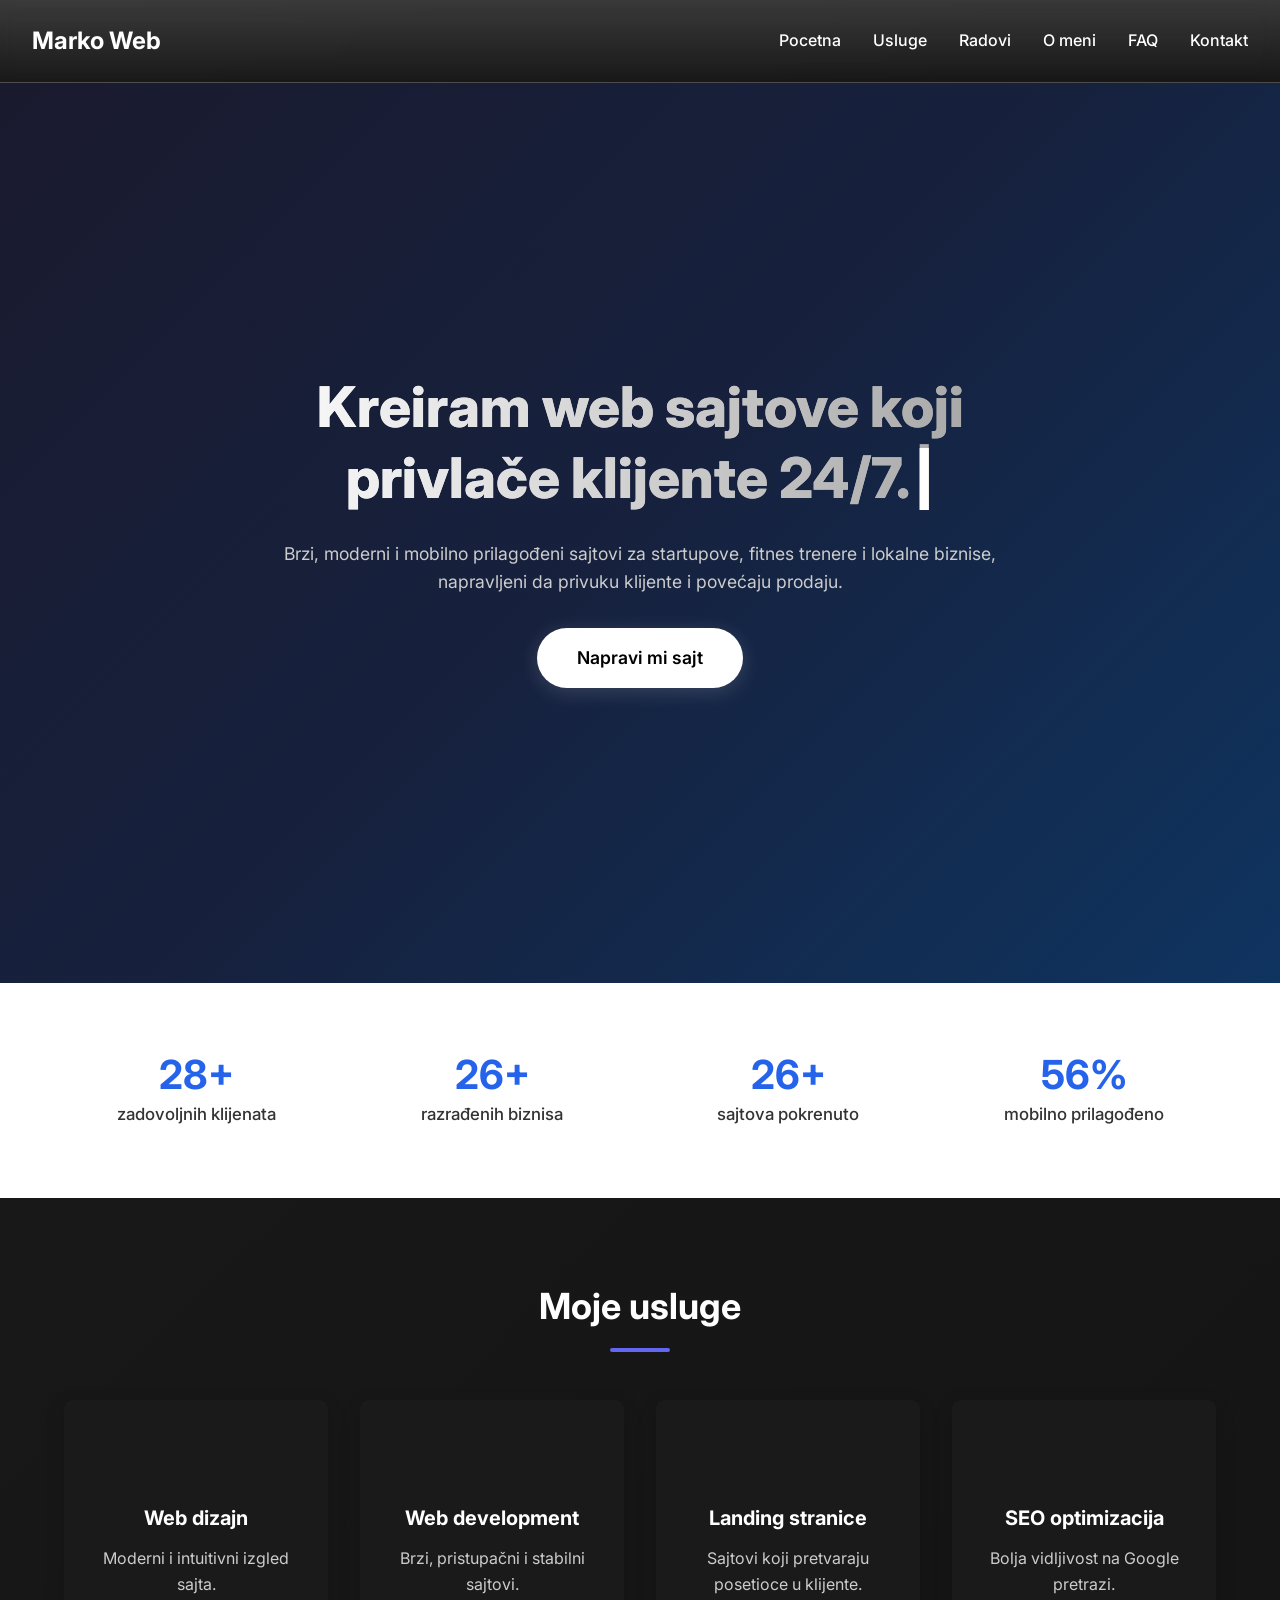
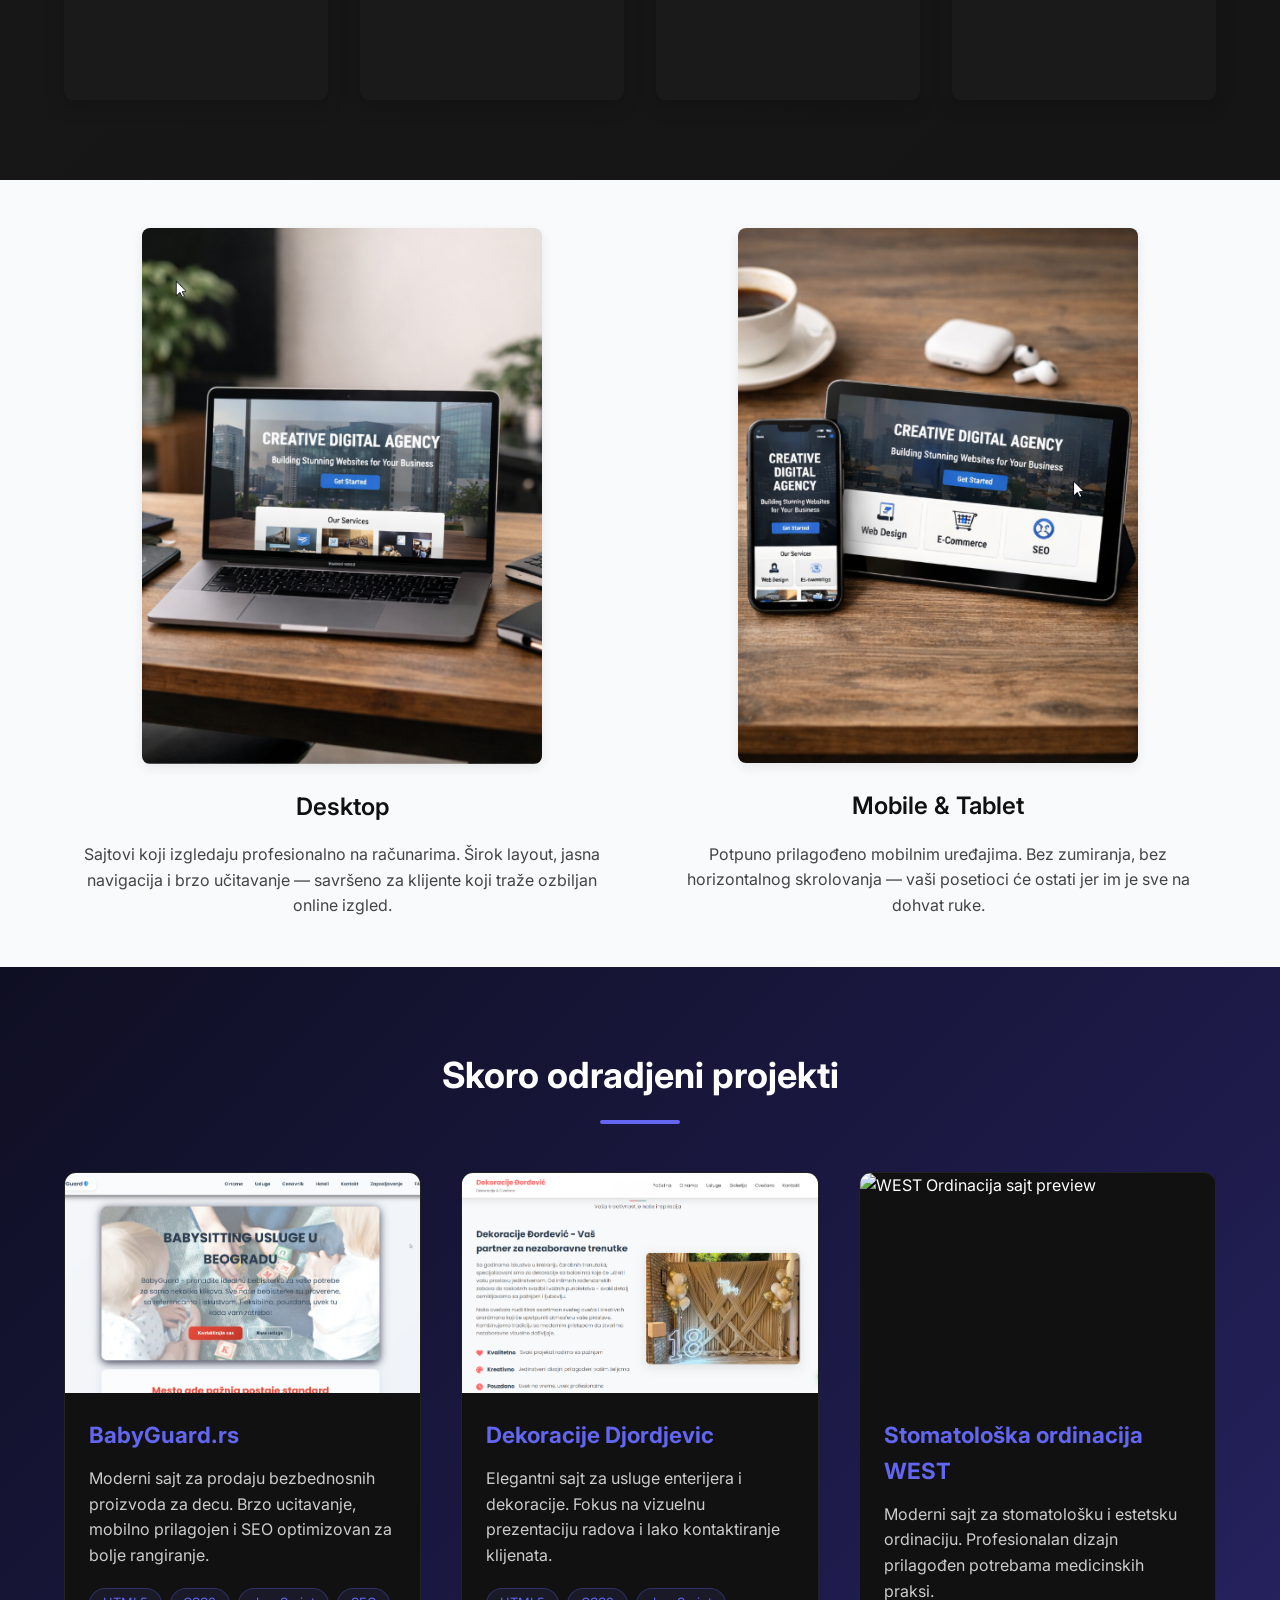
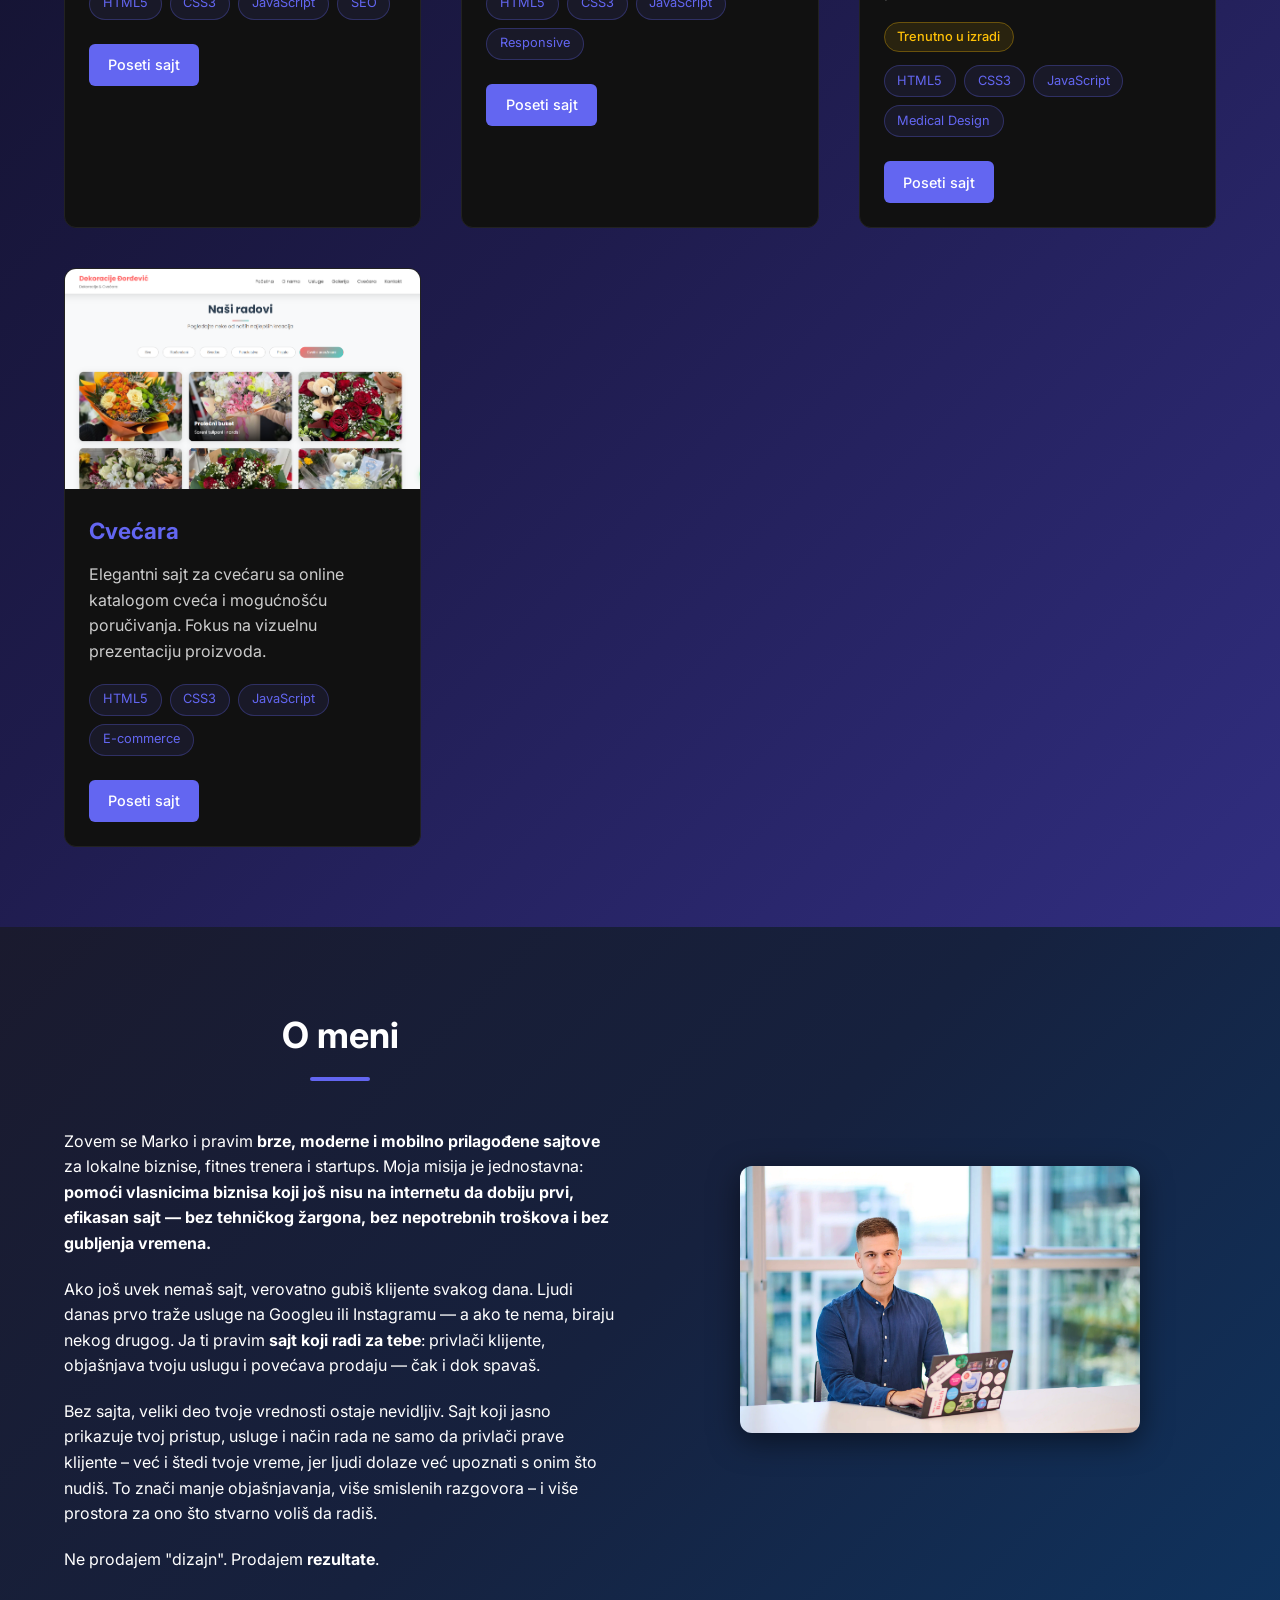
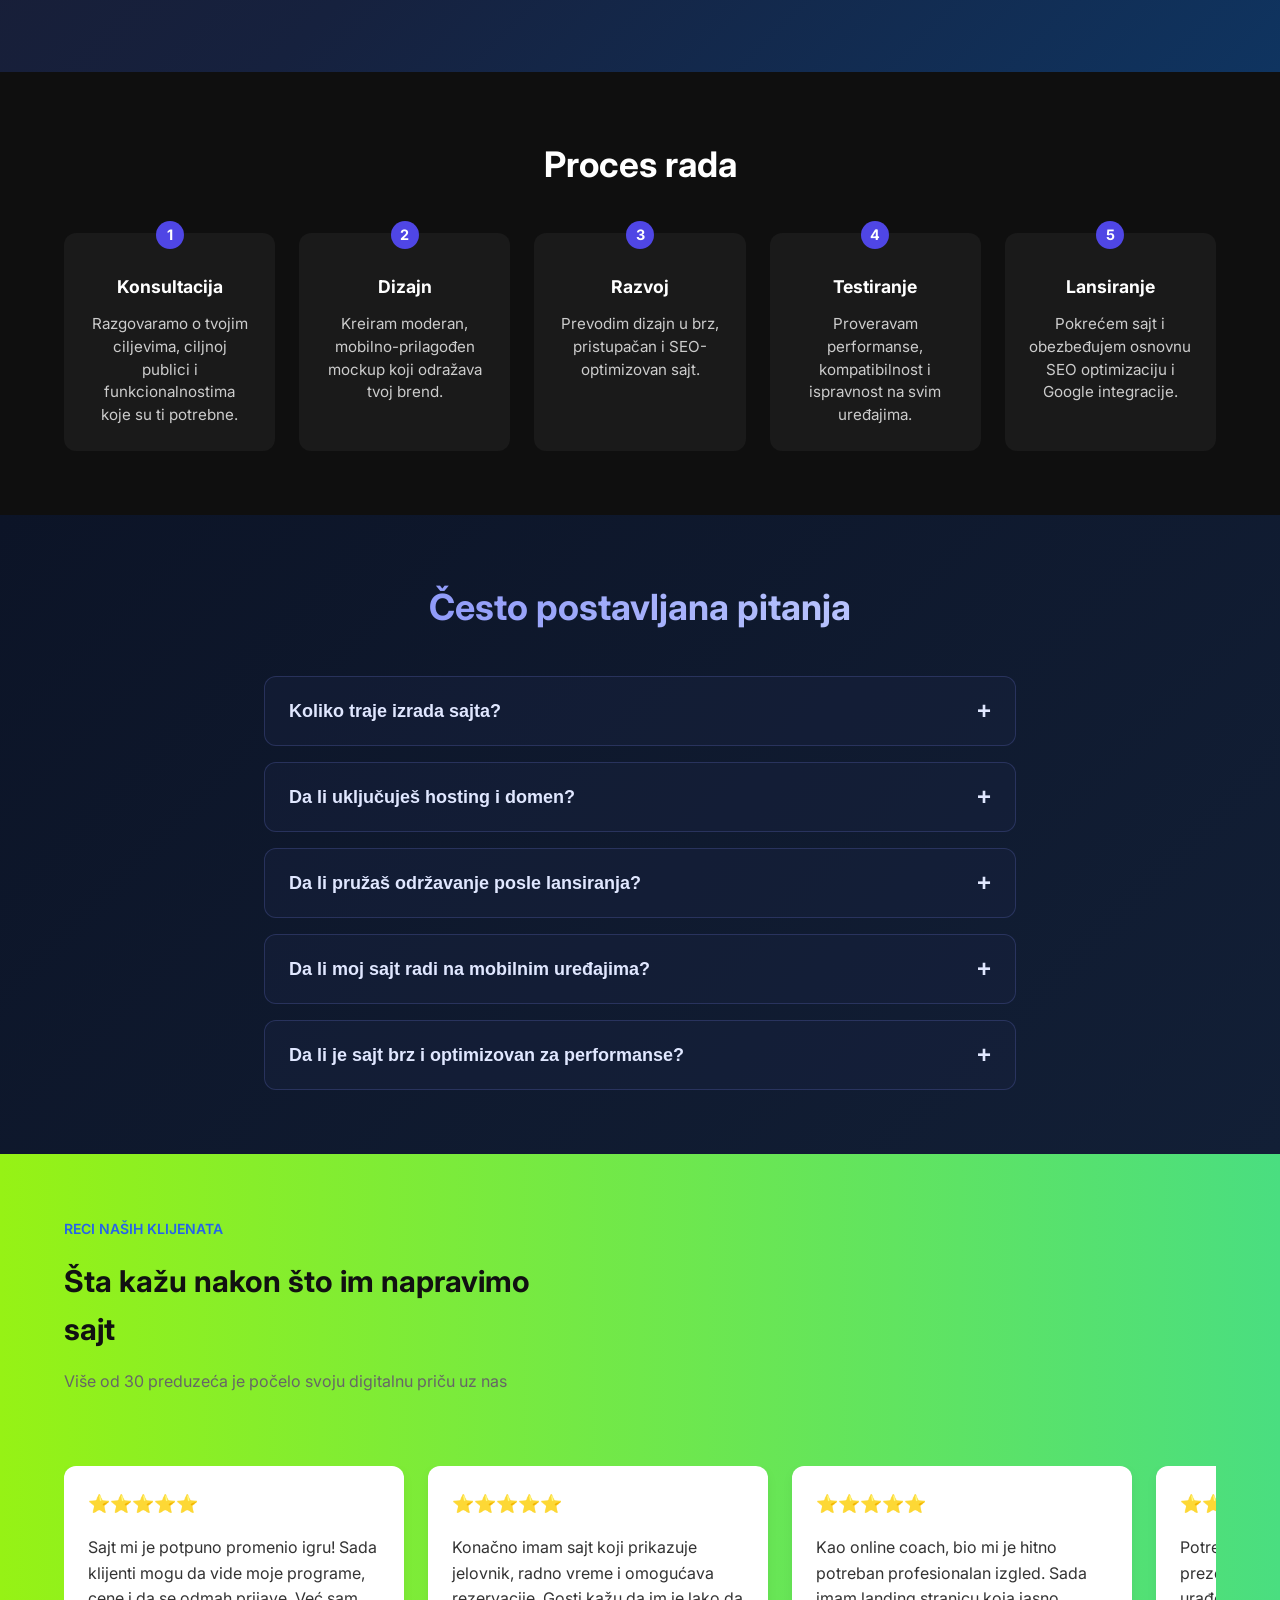
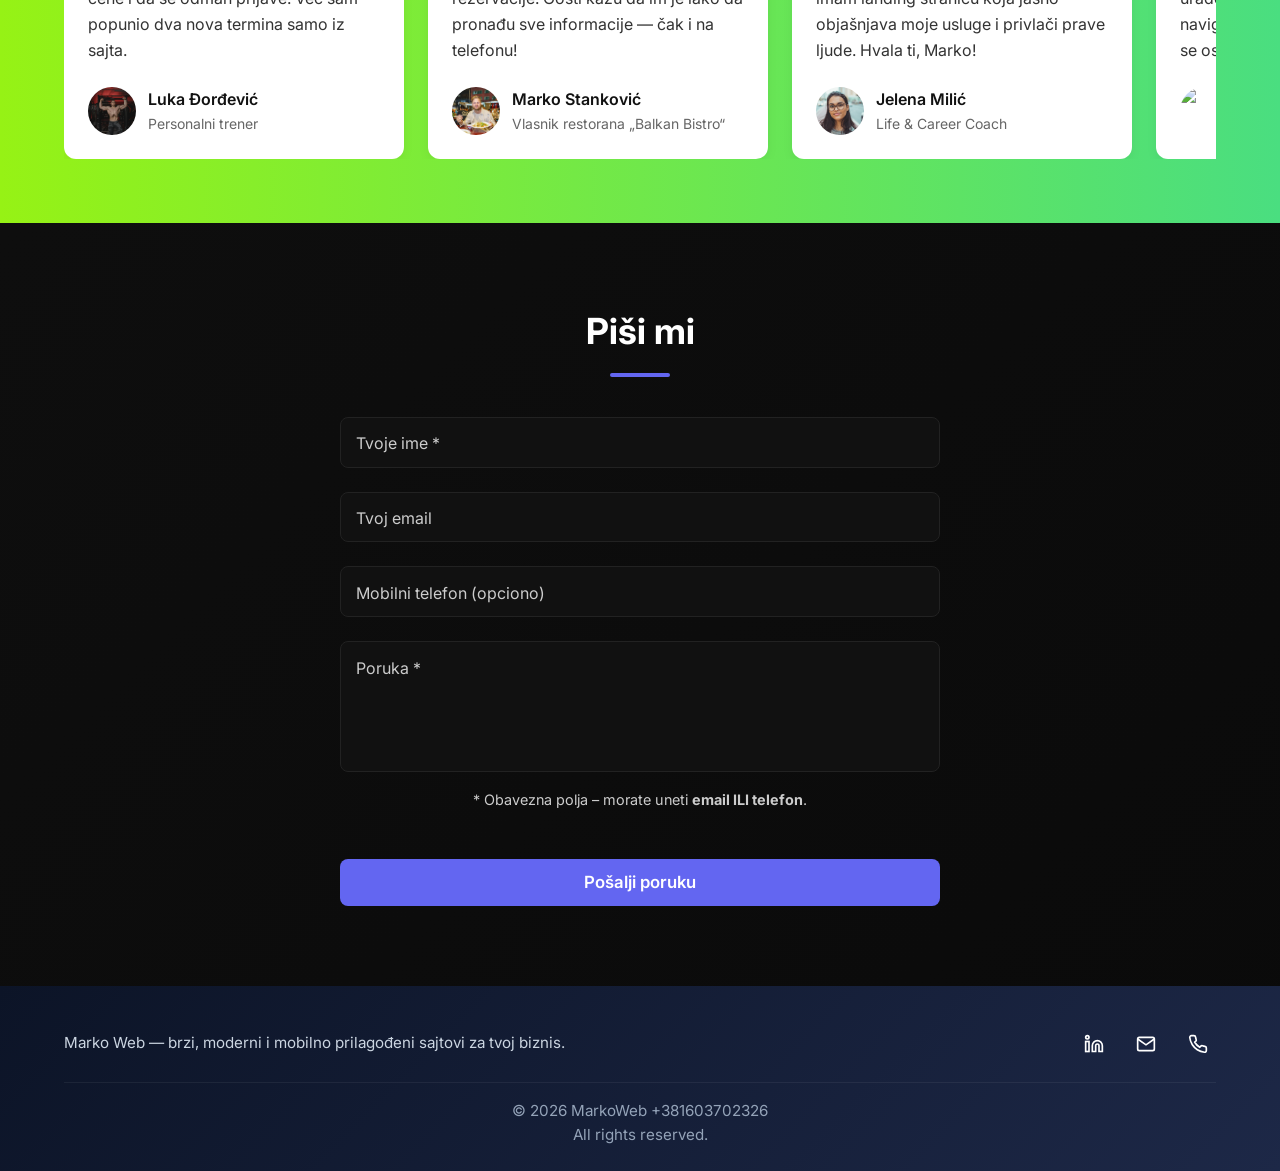
==== commit 90611daa: "Dodane stvarne slike za projekte i novi projekat cvećara" ====
--- a/index.html
+++ b/index.html
@@ -160,7 +160,7 @@
       <div class="projects-grid">
         <div class="project-card">
           <div class="project-image">
-            <img src="/images/babyguard-preview.webp" alt="BabyGuard sajt preview" loading="lazy">
+            <img src="/images/babyguard sajt slika.png" alt="BabyGuard sajt preview" loading="lazy">
           </div>
           <div class="project-content">
             <h3>BabyGuard.rs</h3>
@@ -179,7 +179,7 @@
 
         <div class="project-card">
           <div class="project-image">
-            <img src="/images/dekoracije-preview.webp" alt="Dekoracije Djordjevic sajt preview" loading="lazy">
+            <img src="/images/dekoracije slika.png" alt="Dekoracije Djordjevic sajt preview" loading="lazy">
           </div>
           <div class="project-content">
             <h3>Dekoracije Djordjevic</h3>
@@ -198,7 +198,7 @@
 
         <div class="project-card">
           <div class="project-image">
-            <img src="/images/west-ordinacija-preview.webp" alt="WEST Ordinacija sajt preview" loading="lazy">
+            <img src="/images/soon-preview.webp" alt="WEST Ordinacija sajt preview" loading="lazy">
           </div>
           <div class="project-content">
             <h3>Stomatološka ordinacija WEST</h3>
@@ -211,6 +211,25 @@
               <span>CSS3</span>
               <span>JavaScript</span>
               <span>Medical Design</span>
+            </div>
+            <div class="project-links">
+              <a href="https://remastiii.github.io/ordinacija-west/" target="_blank" rel="noopener" class="btn-project">Poseti sajt</a>
+            </div>
+          </div>
+        </div>
+
+        <div class="project-card">
+          <div class="project-image">
+            <img src="/images/cvecara slika.png" alt="Cvećara sajt preview" loading="lazy">
+          </div>
+          <div class="project-content">
+            <h3>Cvećara</h3>
+            <p>Elegantni sajt za cvećaru sa online katalogom cveća i mogućnošću poručivanja. Fokus na vizuelnu prezentaciju proizvoda.</p>
+            <div class="project-tech">
+              <span>HTML5</span>
+              <span>CSS3</span>
+              <span>JavaScript</span>
+              <span>E-commerce</span>
             </div>
             <div class="project-links">
               <a href="https://remastiii.github.io/ordinacija-west/" target="_blank" rel="noopener" class="btn-project">Poseti sajt</a>
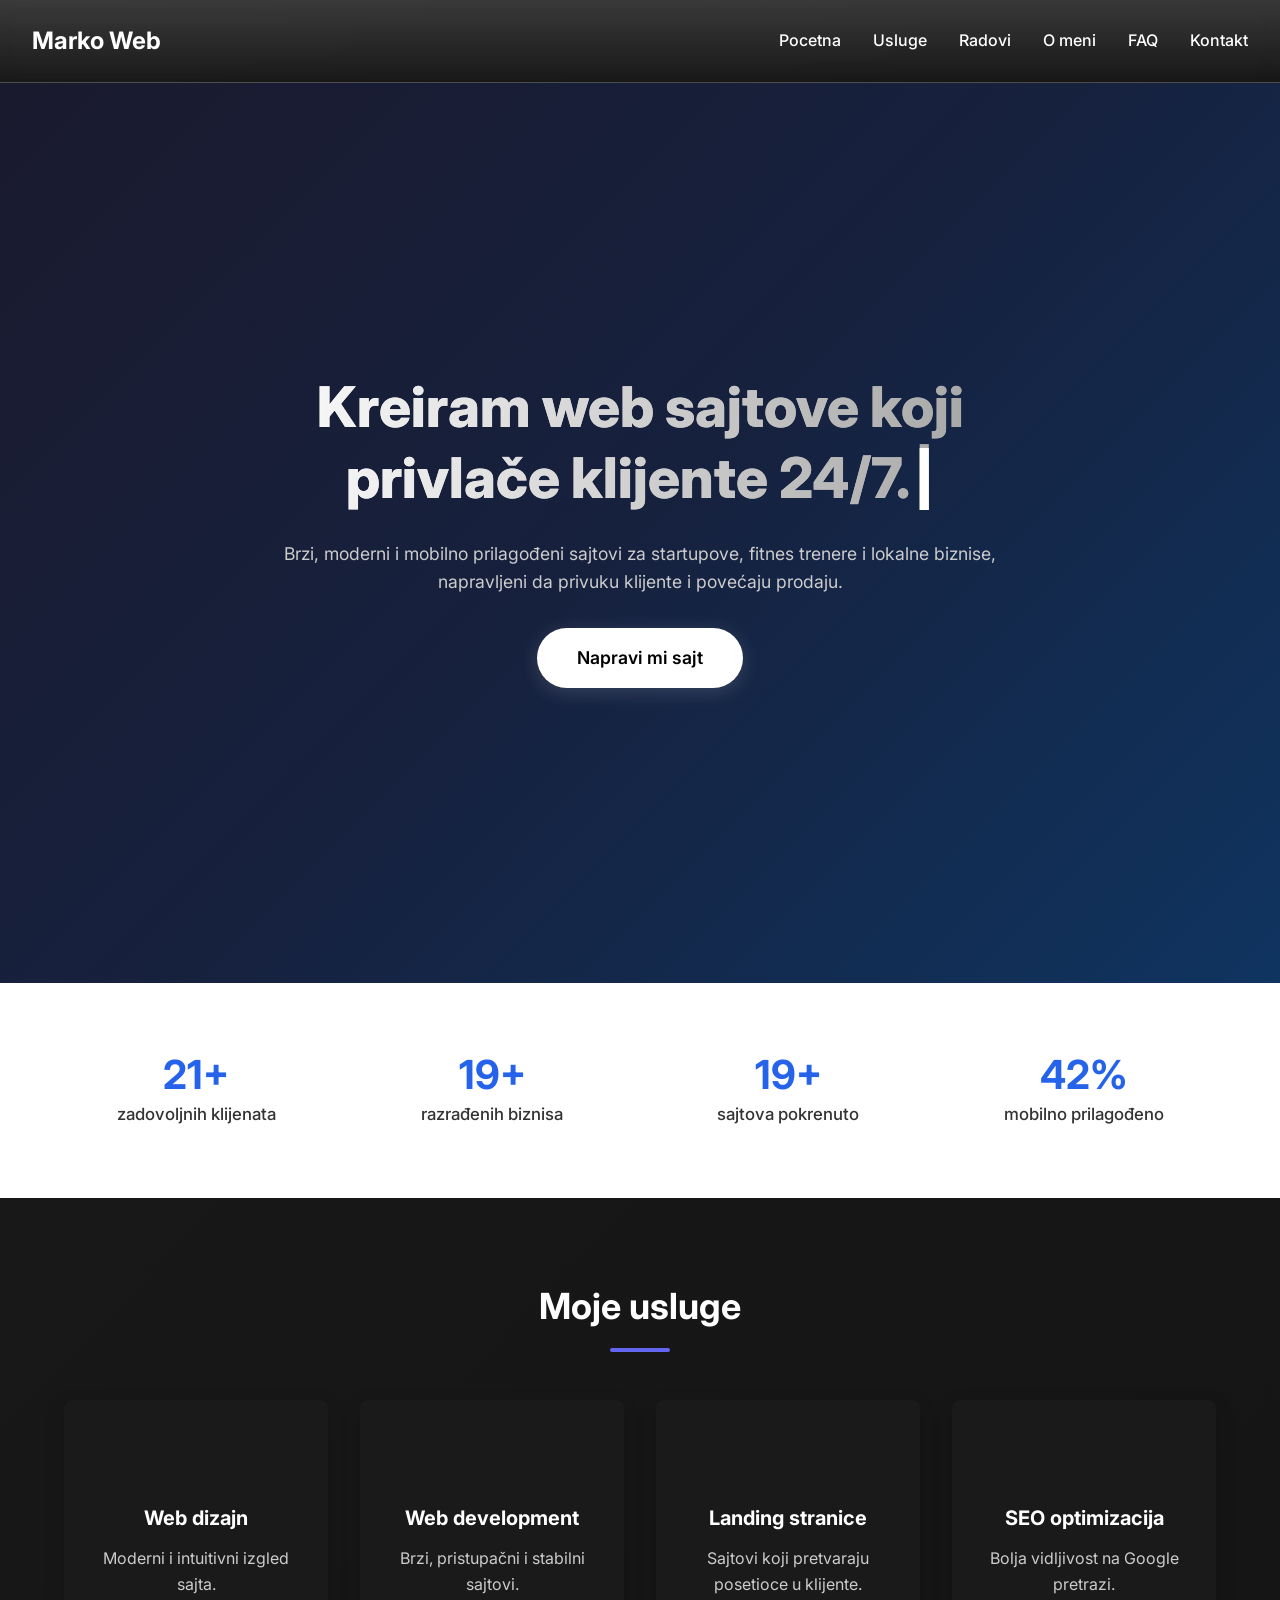
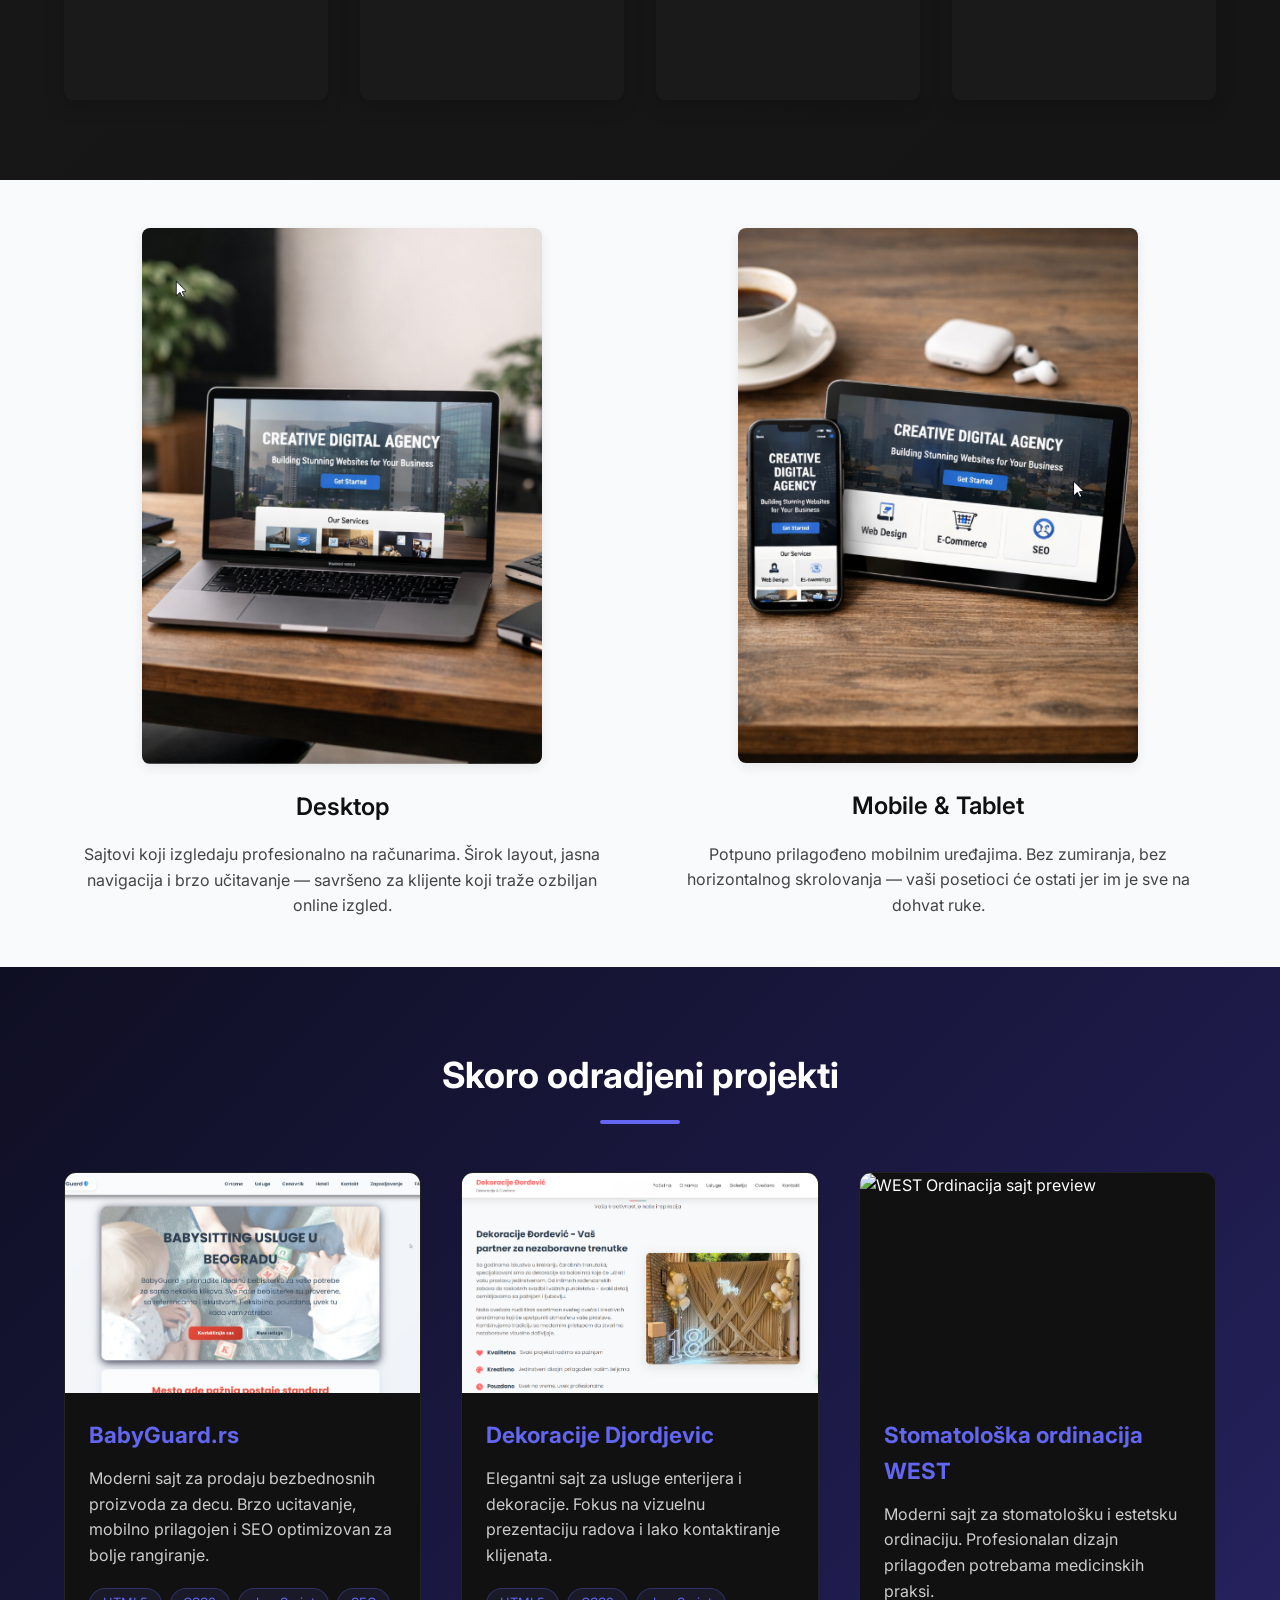
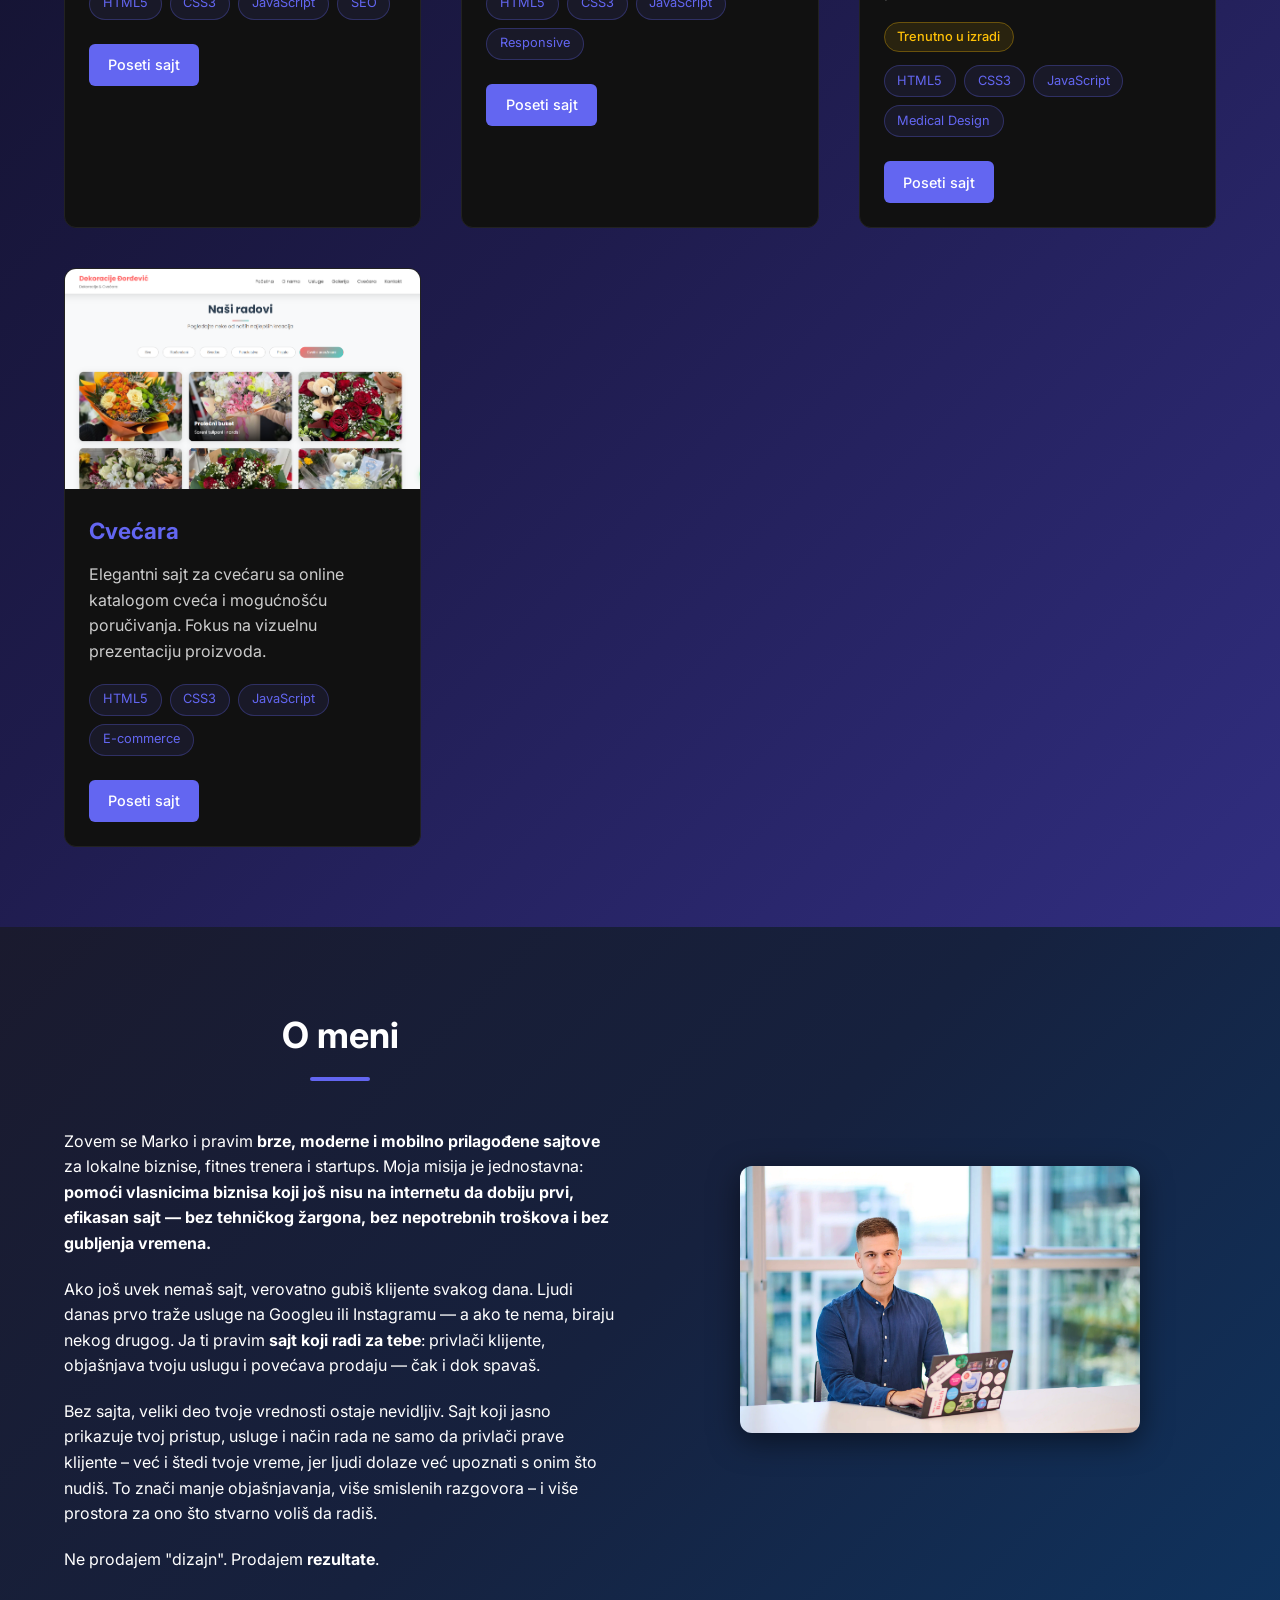
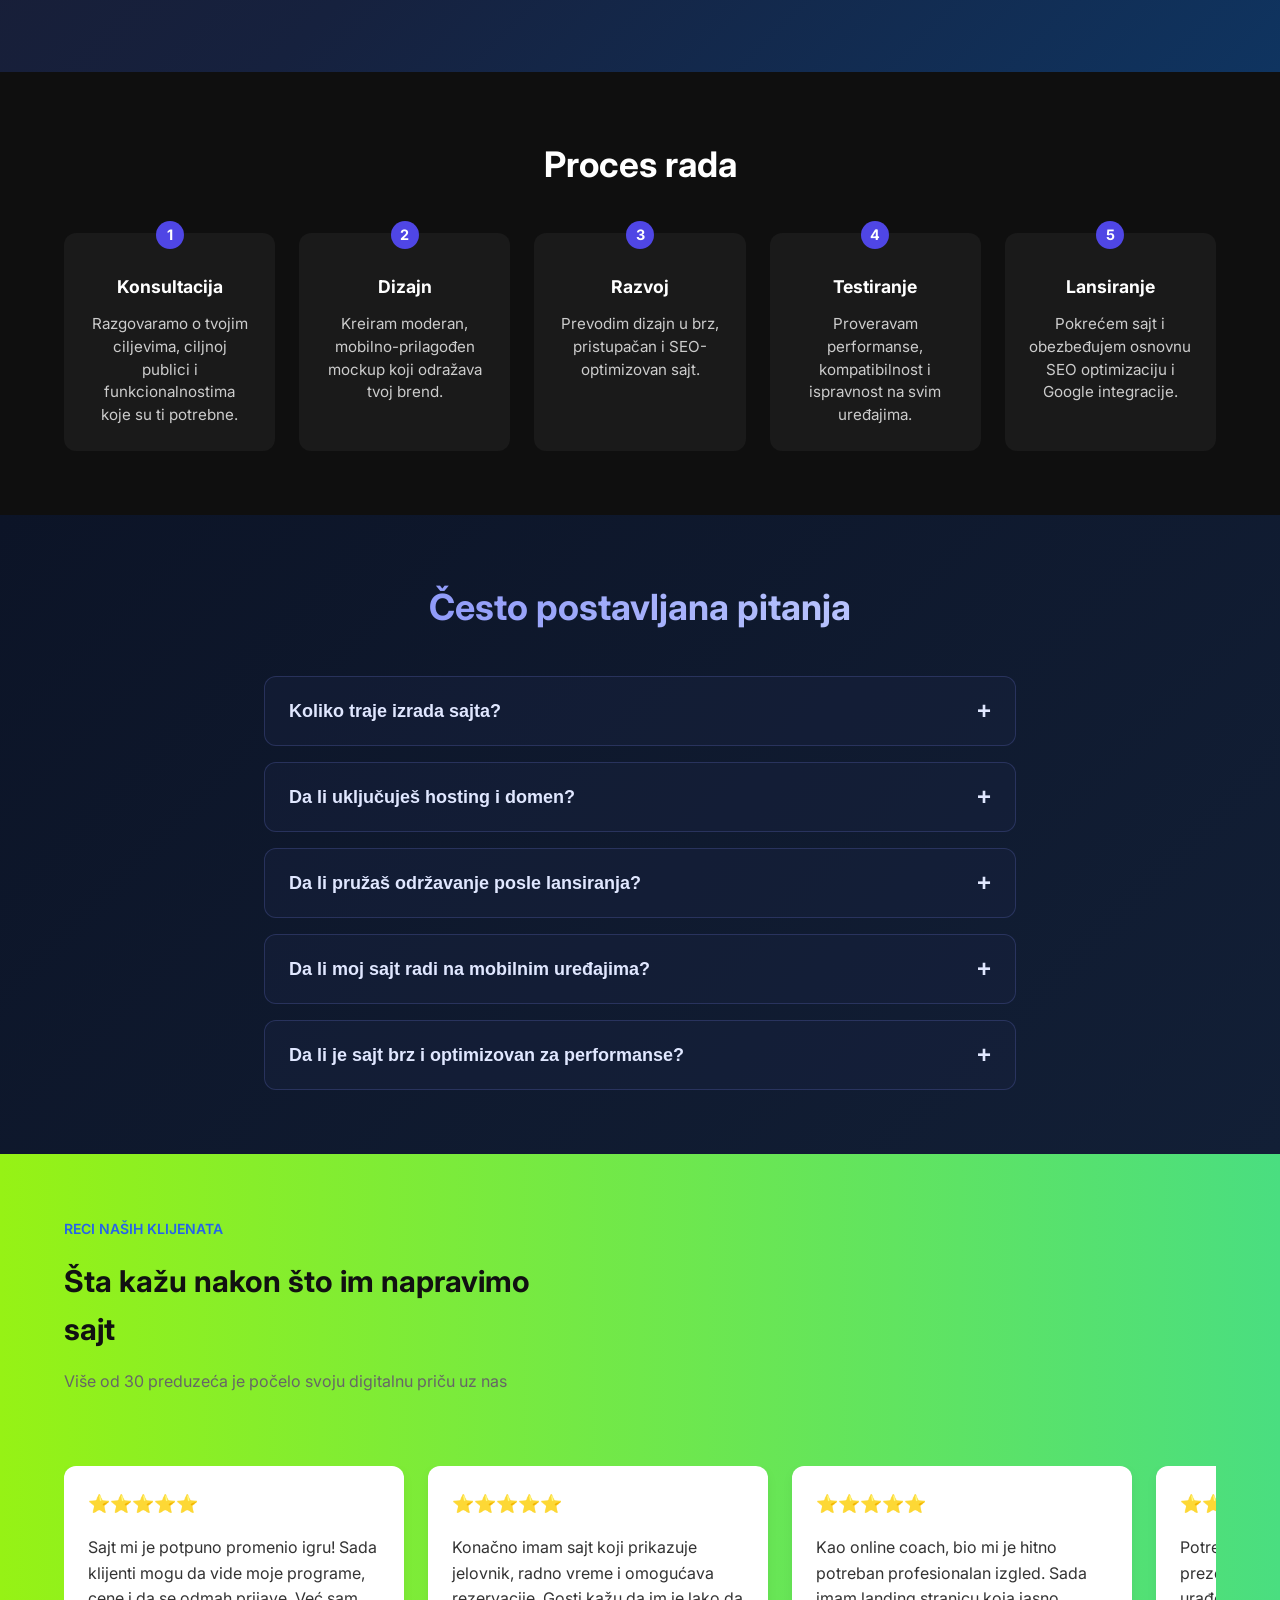
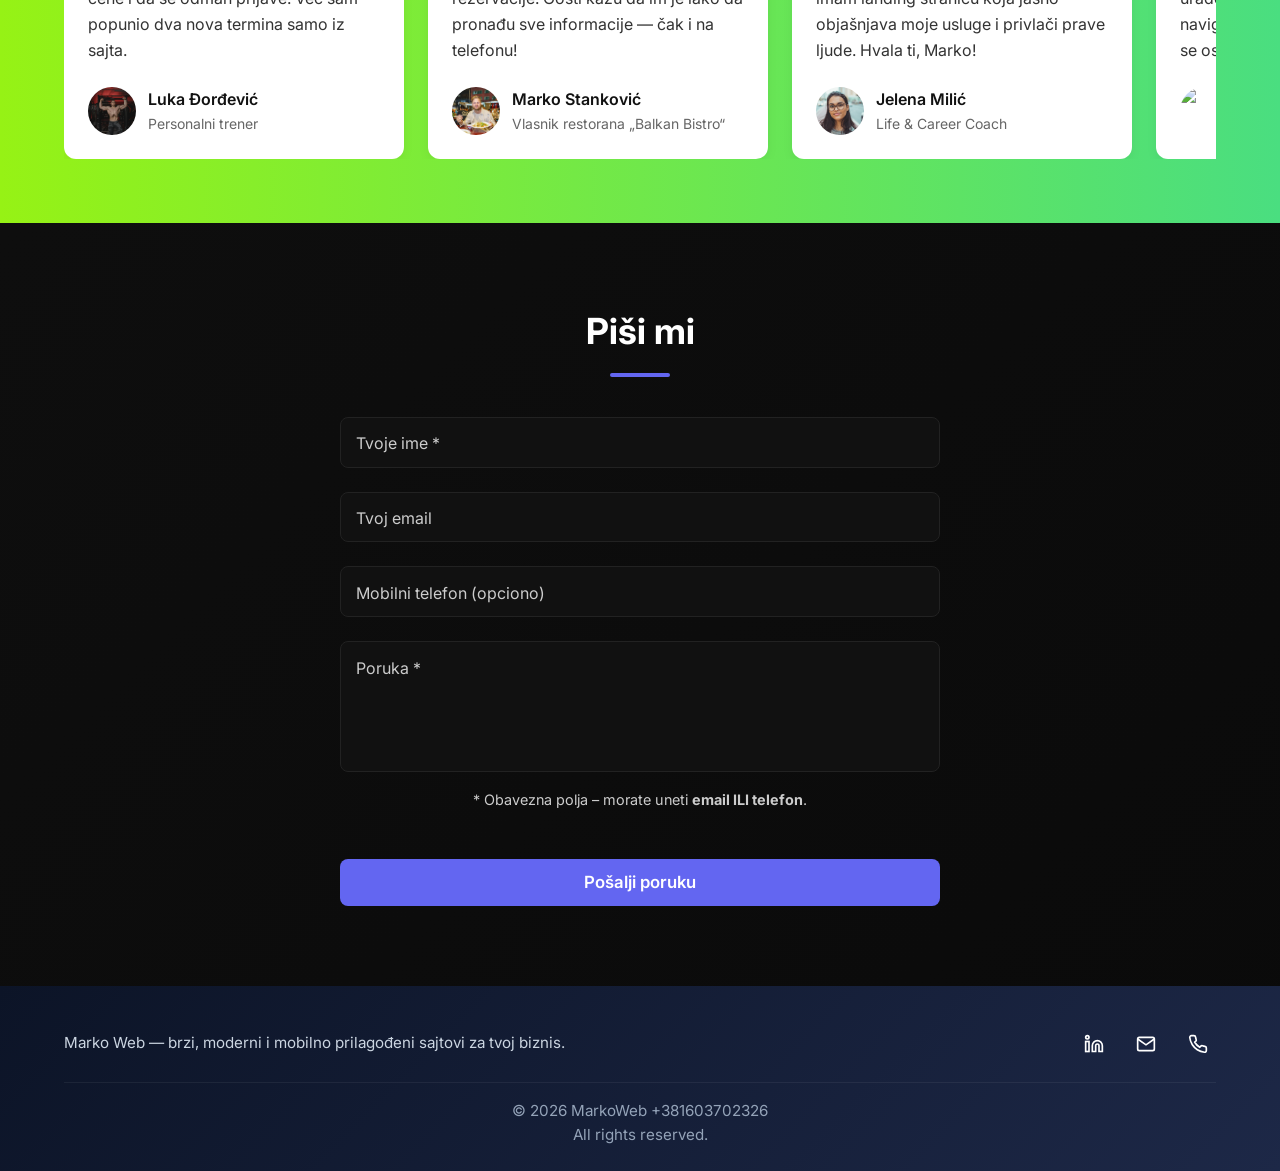
==== commit 1c9d6f1c: "Dodana stvarna slika za WEST ordinaciju" ====
--- a/index.html
+++ b/index.html
@@ -198,7 +198,7 @@
 
         <div class="project-card">
           <div class="project-image">
-            <img src="/images/soon-preview.webp" alt="WEST Ordinacija sajt preview" loading="lazy">
+            <img src="/images/west ordinacija.png" alt="WEST Ordinacija sajt preview" loading="lazy">
           </div>
           <div class="project-content">
             <h3>Stomatološka ordinacija WEST</h3>
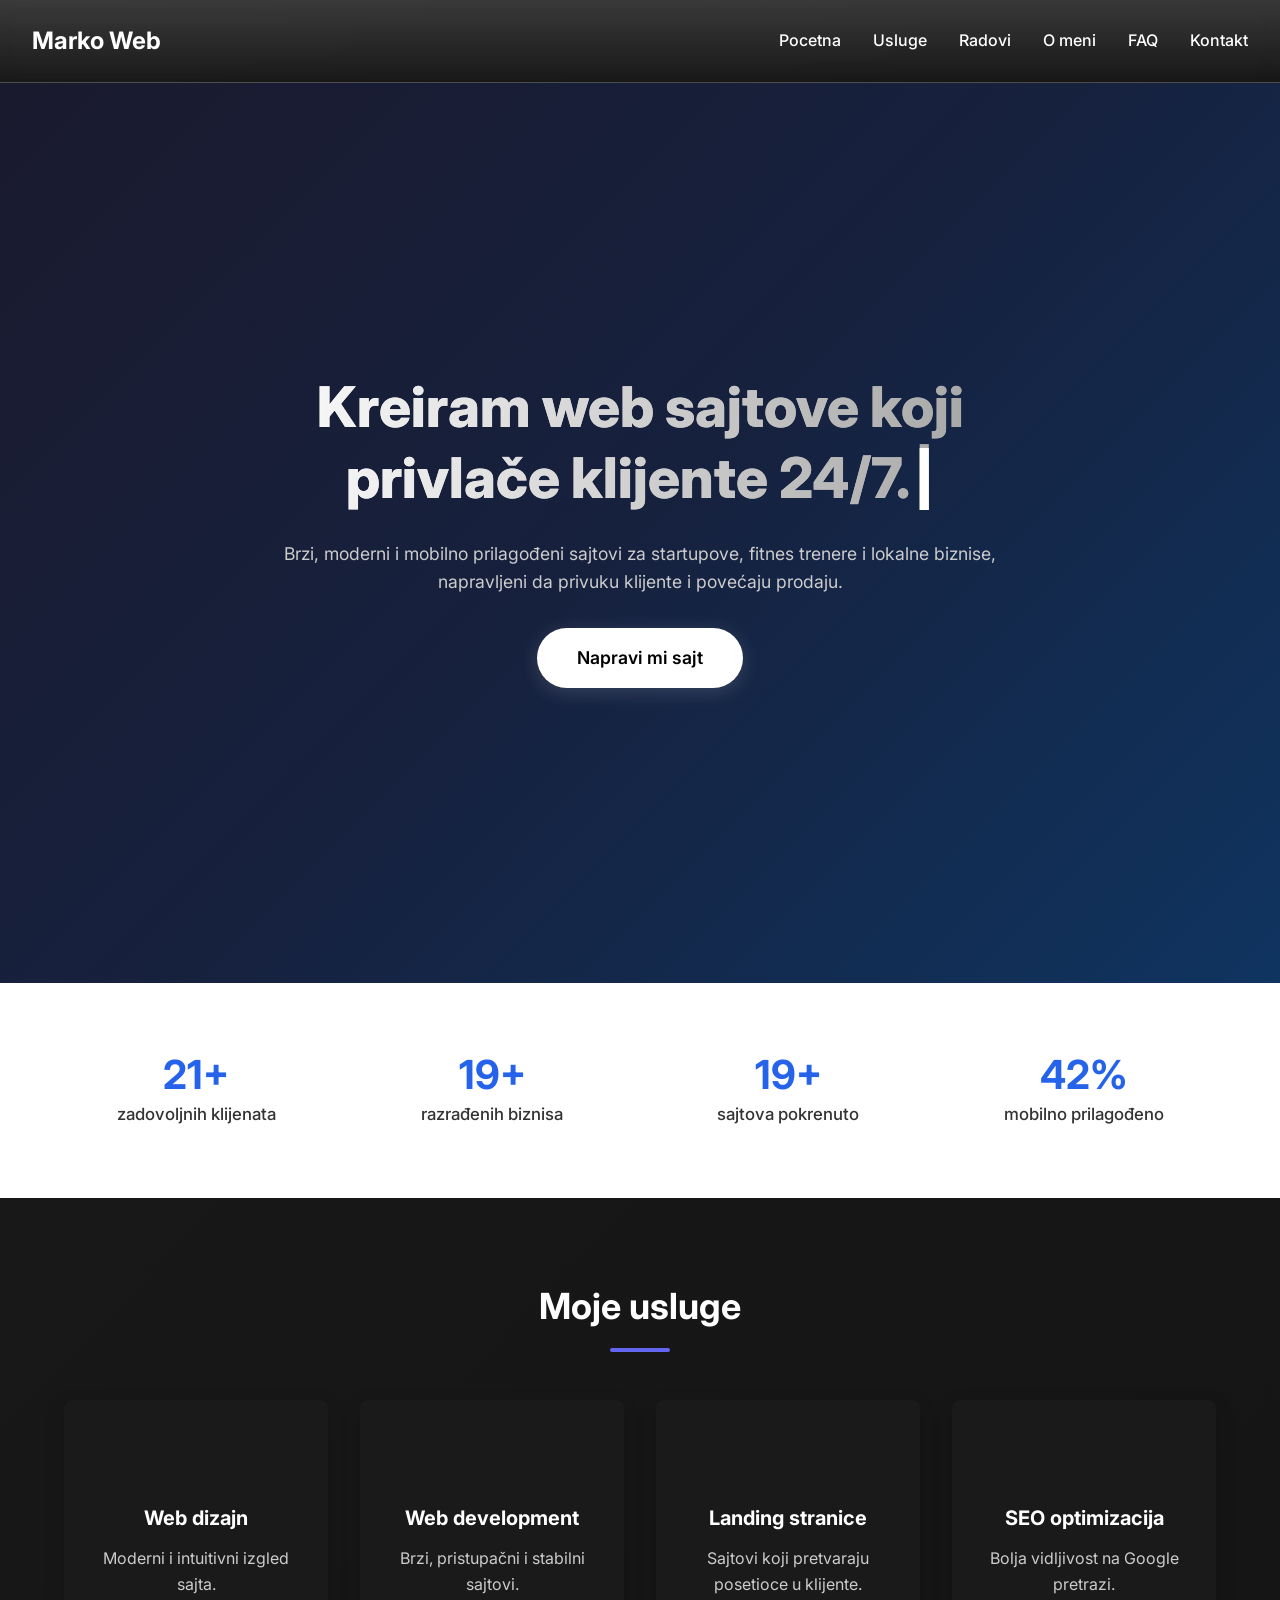
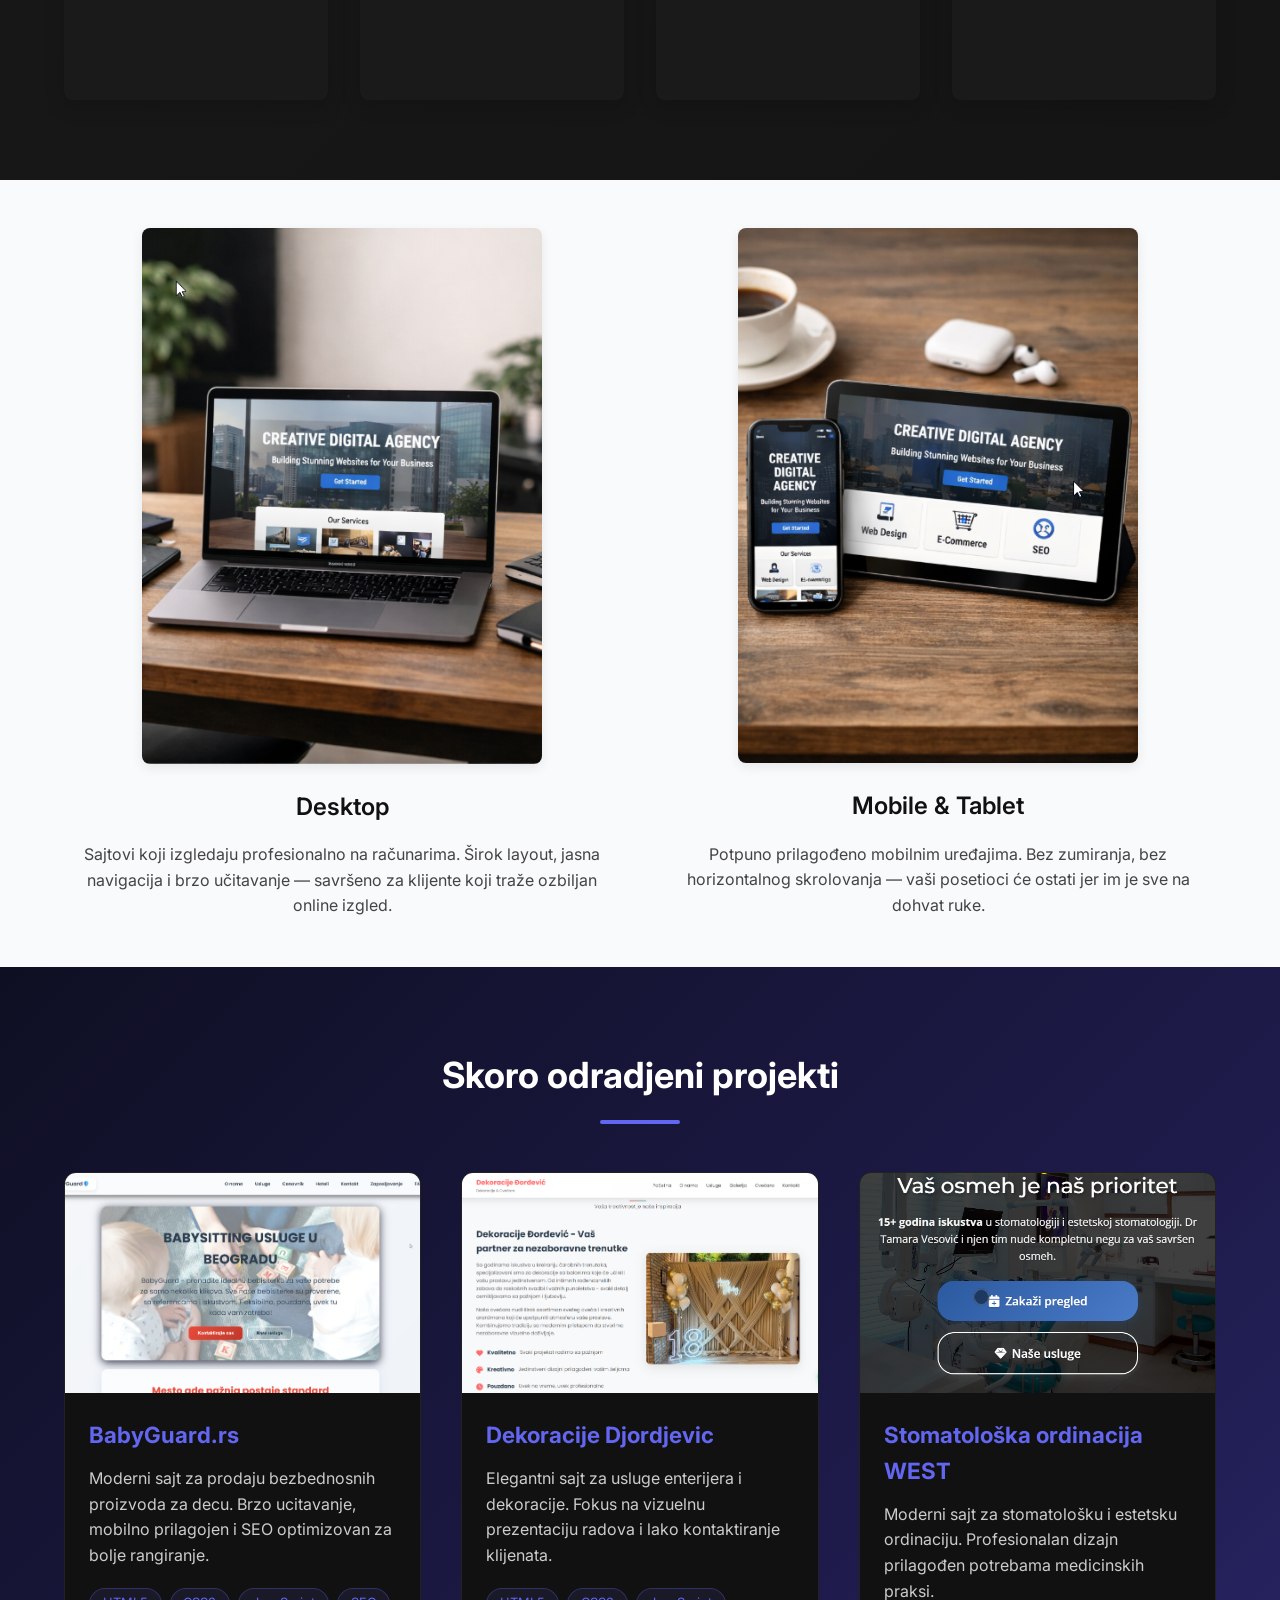
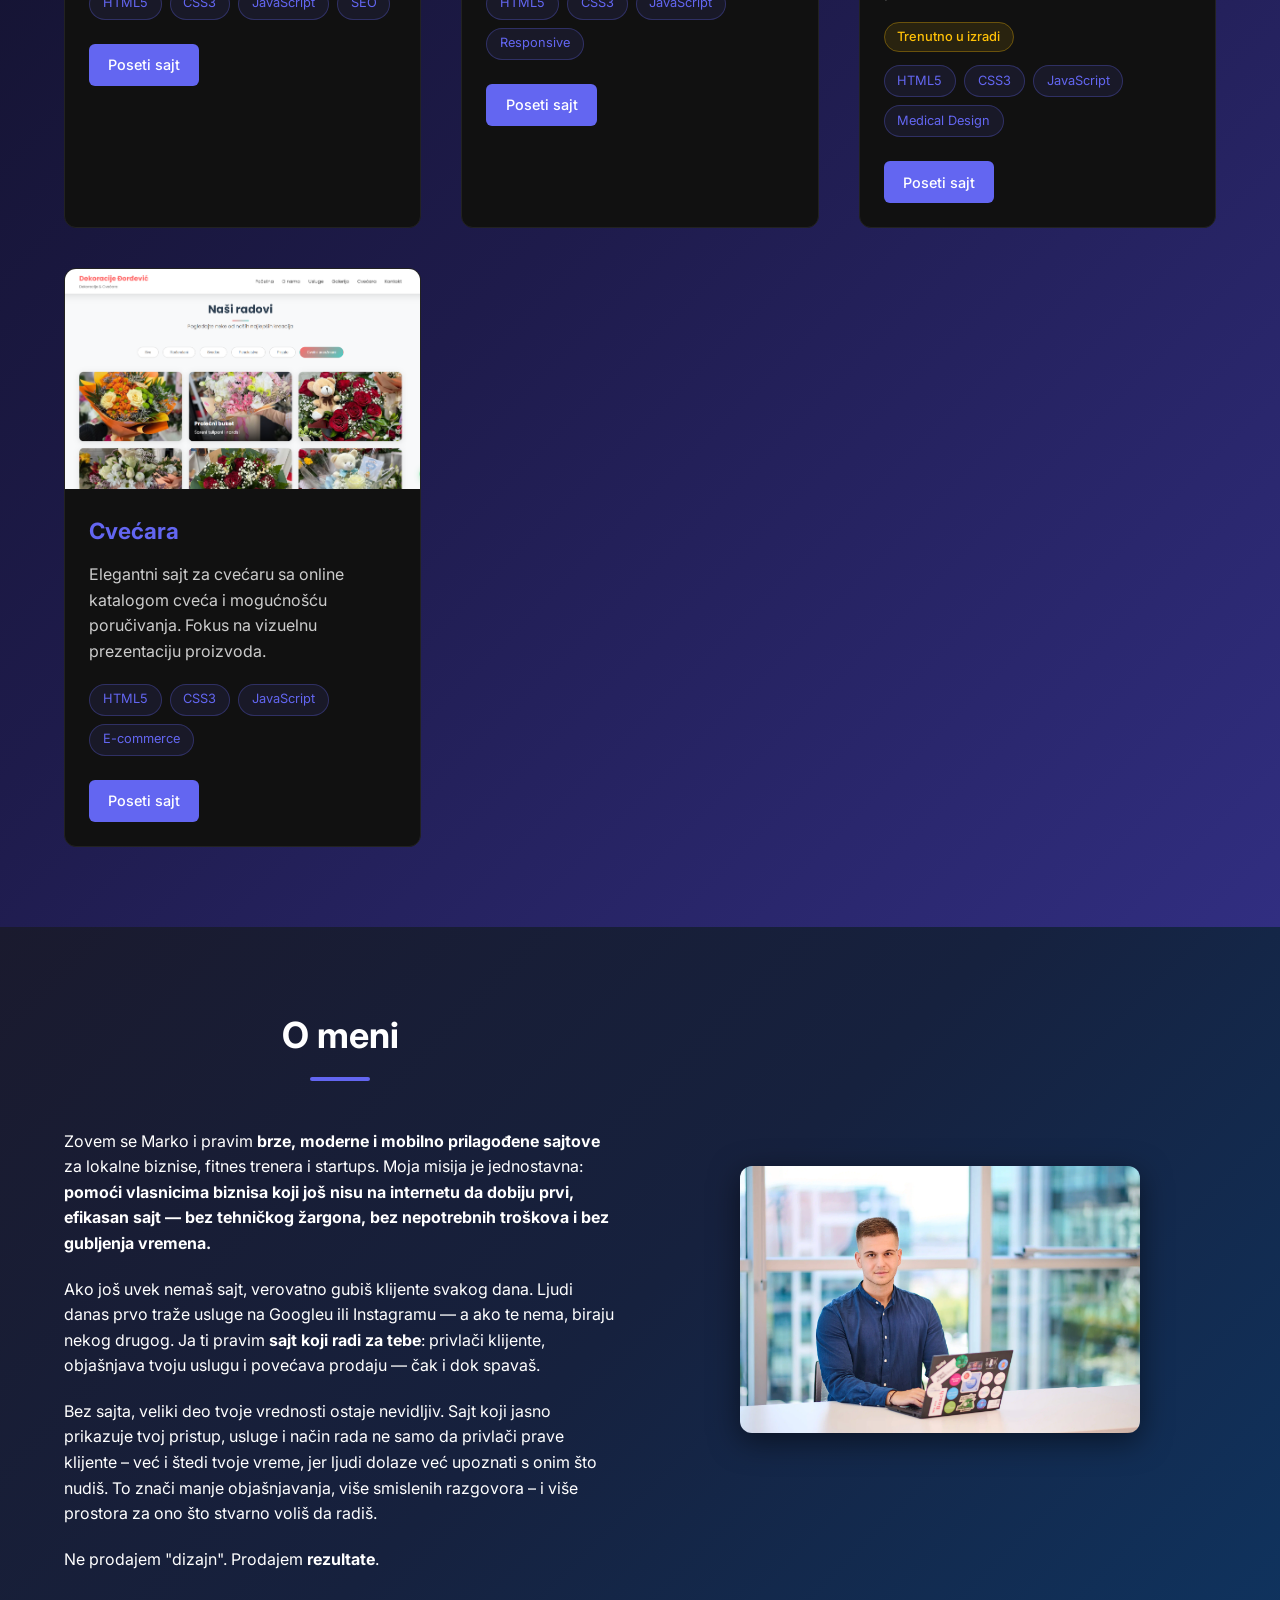
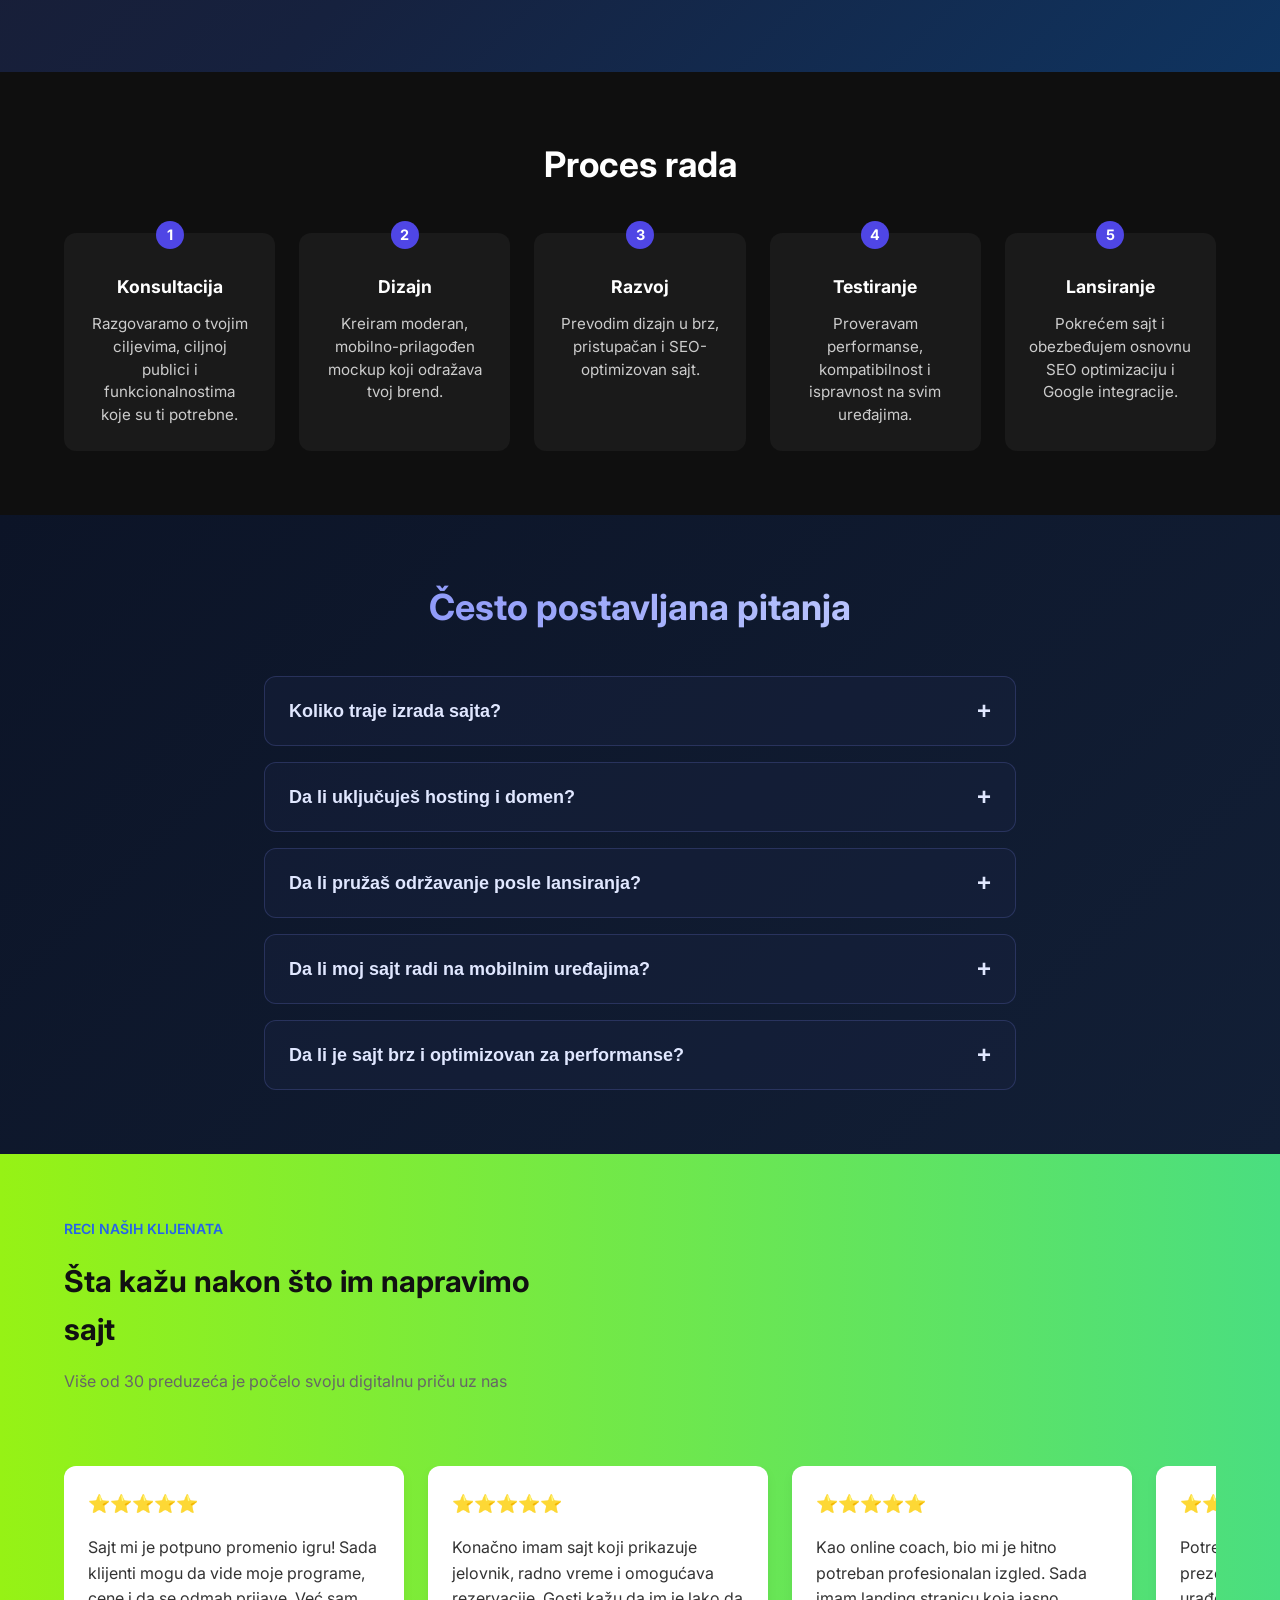
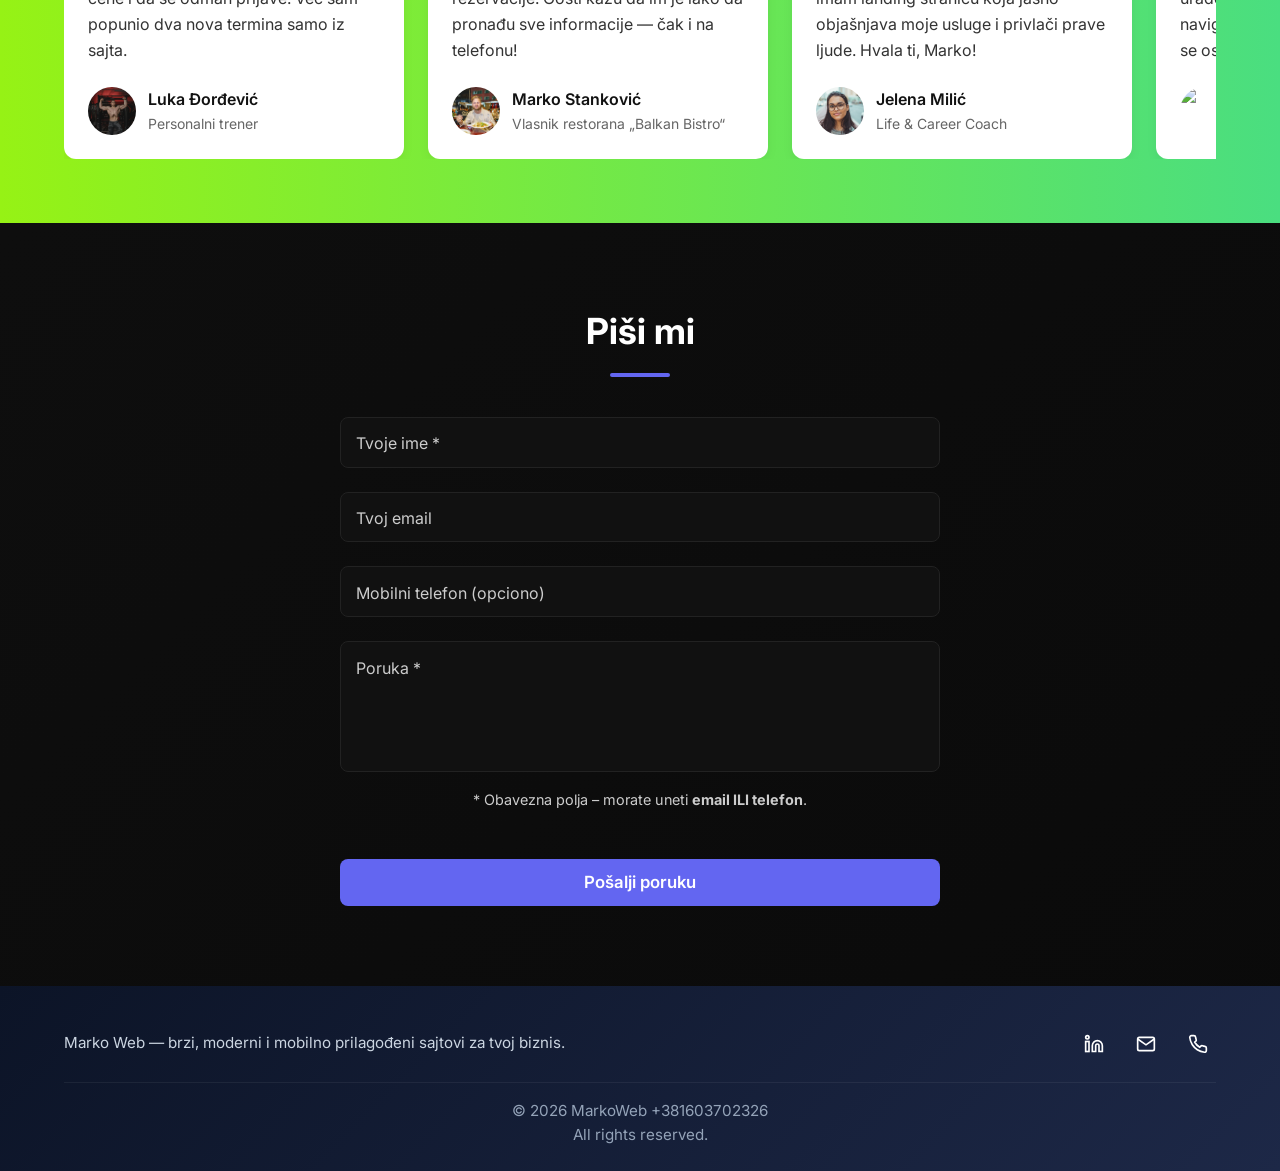
==== commit ddf4eb99: "Popravljen putanje slika sa apsolutnih na relativne za GitHub Pages" ====
--- a/index.html
+++ b/index.html
@@ -135,7 +135,7 @@
       <!-- Desktop -->
       <div class="device-column">
         <div class="device-image">
-          <img src="/images/laptop.png" alt="Web sajt na desktopu" loading="lazy">
+          <img src="images/laptop.png" alt="Web sajt na desktopu" loading="lazy">
         </div>
         <h3>Desktop</h3>
         <p>Sajtovi koji izgledaju profesionalno na računarima. Širok layout, jasna navigacija i brzo učitavanje — savršeno za klijente koji traže ozbiljan online izgled.</p>
@@ -144,7 +144,7 @@
       <!-- Mobile/Tablet -->
       <div class="device-column">
         <div class="device-image">
-          <img src="/images/mobile.png" alt="Web sajt na mobilnom telefonu i tabletu" loading="lazy">
+          <img src="images/mobile.png" alt="Web sajt na mobilnom telefonu i tabletu" loading="lazy">
         </div>
         <h3>Mobile & Tablet</h3>
         <p>Potpuno prilagođeno mobilnim uređajima. Bez zumiranja, bez horizontalnog skrolovanja — vaši posetioci će ostati jer im je sve na dohvat ruke.</p>
@@ -160,7 +160,7 @@
       <div class="projects-grid">
         <div class="project-card">
           <div class="project-image">
-            <img src="/images/babyguard sajt slika.png" alt="BabyGuard sajt preview" loading="lazy">
+            <img src="images/babyguard sajt slika.png" alt="BabyGuard sajt preview" loading="lazy">
           </div>
           <div class="project-content">
             <h3>BabyGuard.rs</h3>
@@ -179,7 +179,7 @@
 
         <div class="project-card">
           <div class="project-image">
-            <img src="/images/dekoracije slika.png" alt="Dekoracije Djordjevic sajt preview" loading="lazy">
+            <img src="images/dekoracije slika.png" alt="Dekoracije Djordjevic sajt preview" loading="lazy">
           </div>
           <div class="project-content">
             <h3>Dekoracije Djordjevic</h3>
@@ -198,7 +198,7 @@
 
         <div class="project-card">
           <div class="project-image">
-            <img src="/images/west ordinacija.png" alt="WEST Ordinacija sajt preview" loading="lazy">
+            <img src="images/west ordinacija.png" alt="WEST Ordinacija sajt preview" loading="lazy">
           </div>
           <div class="project-content">
             <h3>Stomatološka ordinacija WEST</h3>
@@ -220,7 +220,7 @@
 
         <div class="project-card">
           <div class="project-image">
-            <img src="/images/cvecara slika.png" alt="Cvećara sajt preview" loading="lazy">
+            <img src="images/cvecara slika.png" alt="Cvećara sajt preview" loading="lazy">
           </div>
           <div class="project-content">
             <h3>Cvećara</h3>
@@ -385,7 +385,7 @@
         </div>
         <p>Sajt mi je potpuno promenio igru! Sada klijenti mogu da vide moje programe, cene i da se odmah prijave. Već sam popunio dva nova termina samo iz sajta.</p>
         <div class="client-info">
-          <img src="/images/luka.png" alt="Luka Đorđević" class="avatar">
+          <img src="images/luka.png" alt="Luka Đorđević" class="avatar">
           <div>
             <div class="client-name">Luka Đorđević</div>
             <div class="client-role">Personalni trener</div>
@@ -415,7 +415,7 @@
         </div>
         <p>Kao online coach, bio mi je hitno potreban profesionalan izgled. Sada imam landing stranicu koja jasno objašnjava moje usluge i privlači prave ljude. Hvala ti, Marko!</p>
         <div class="client-info">
-          <img src="/images/coach.png" alt="Jelena Milić" class="avatar">
+          <img src="images/coach.png" alt="Jelena Milić" class="avatar">
           <div>
             <div class="client-name">Jelena Milić</div>
             <div class="client-role">Life & Career Coach</div>
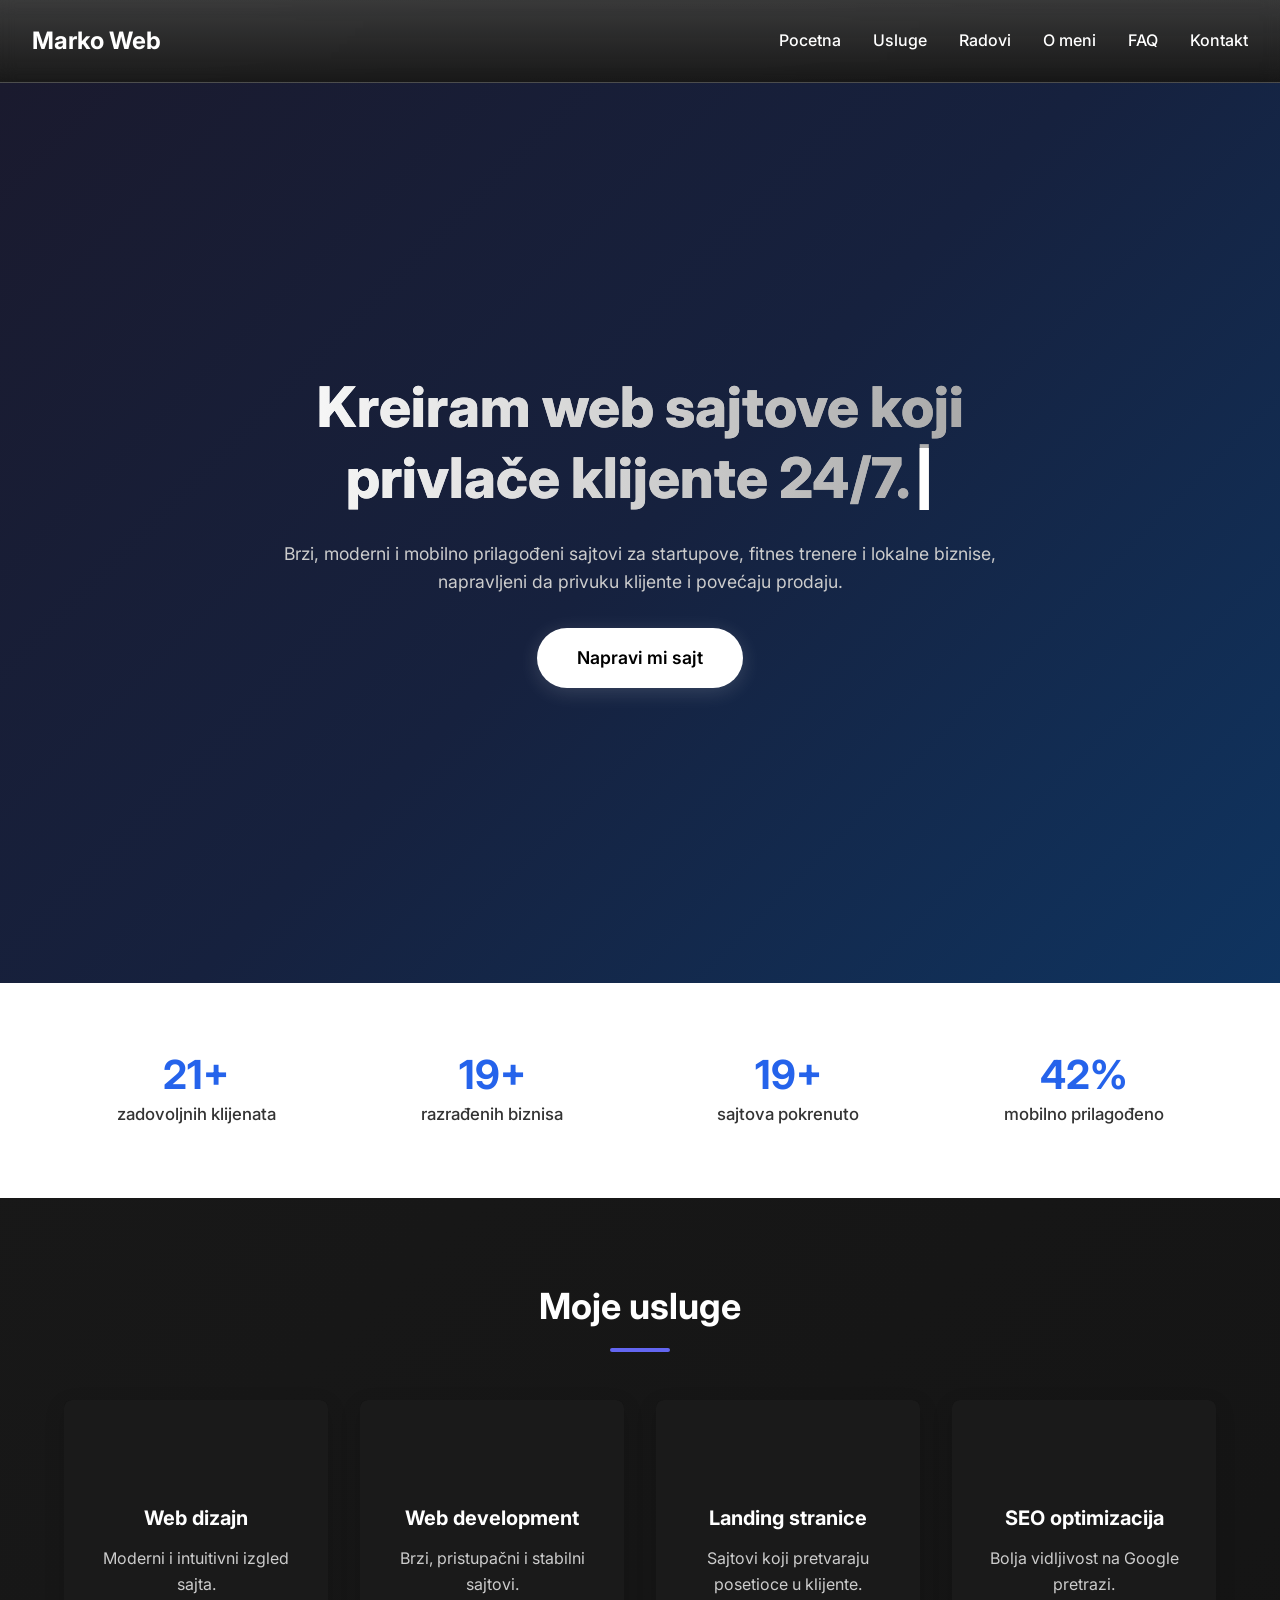
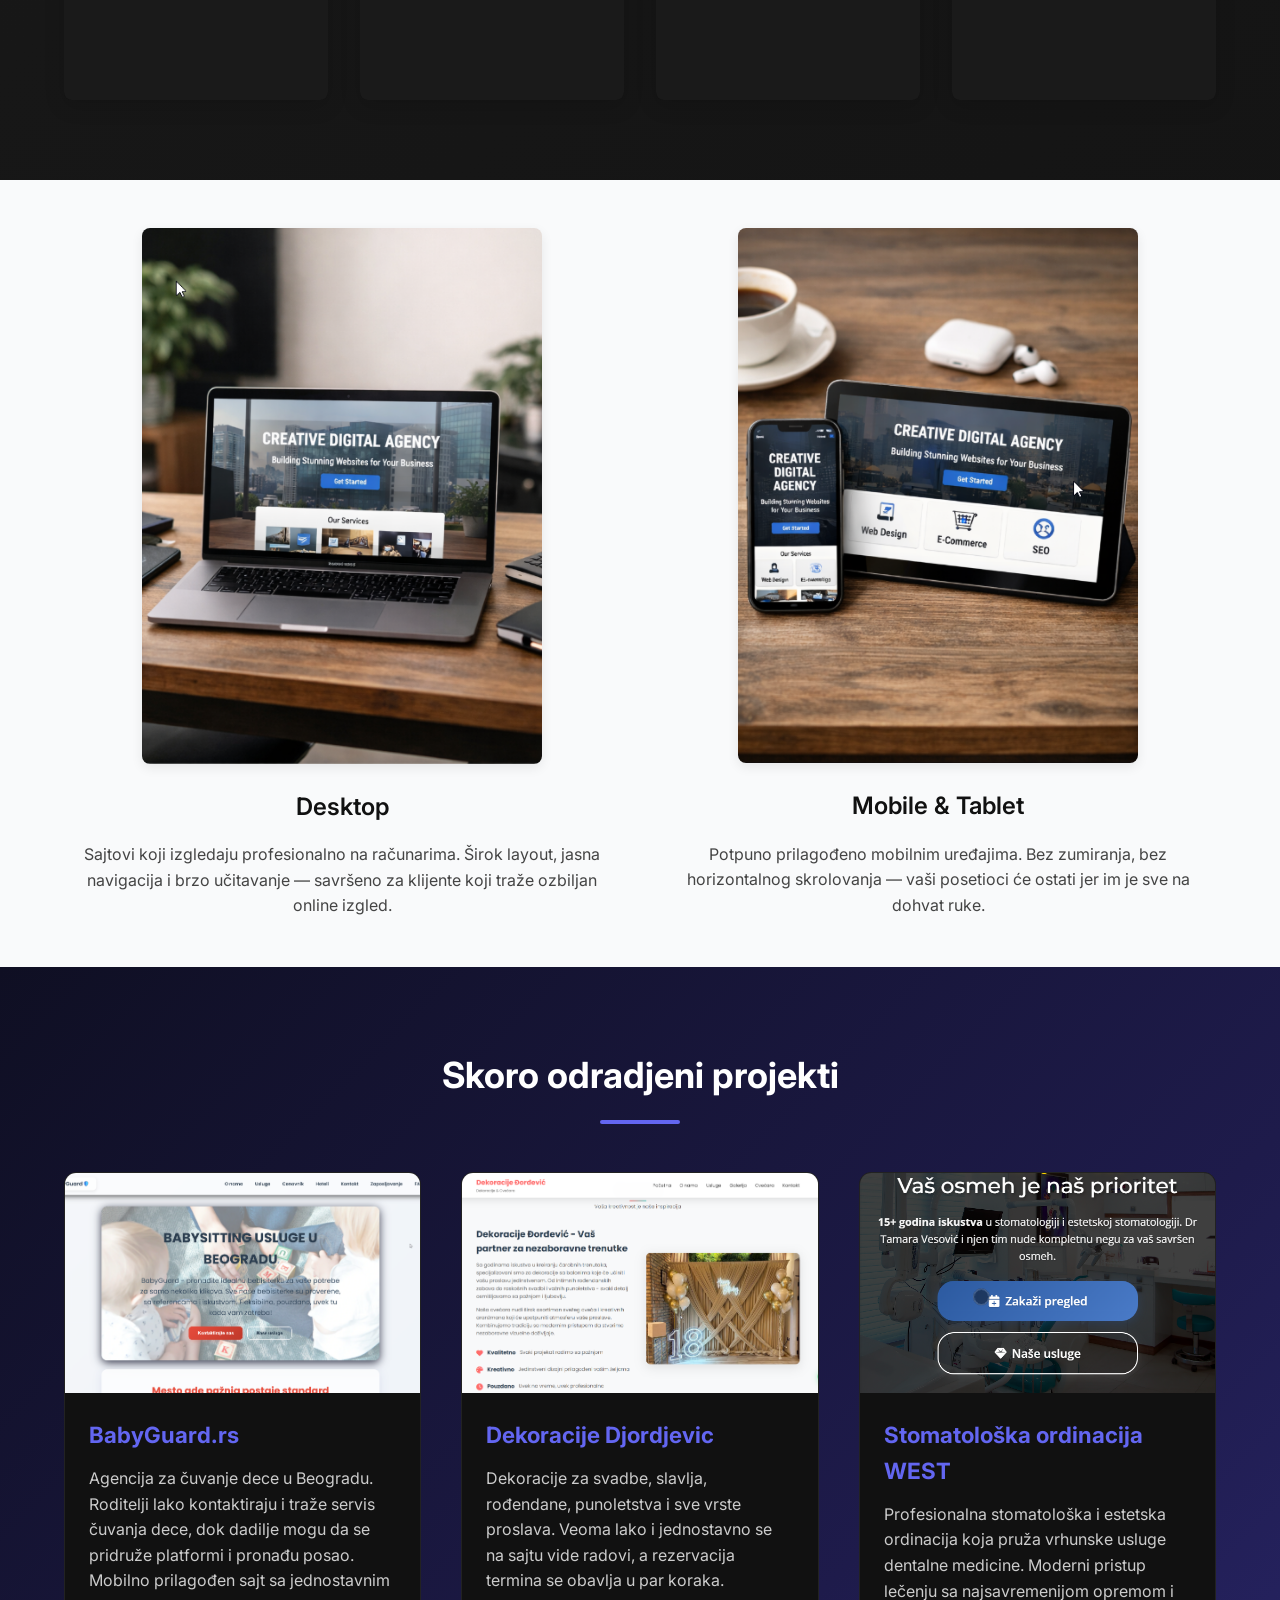
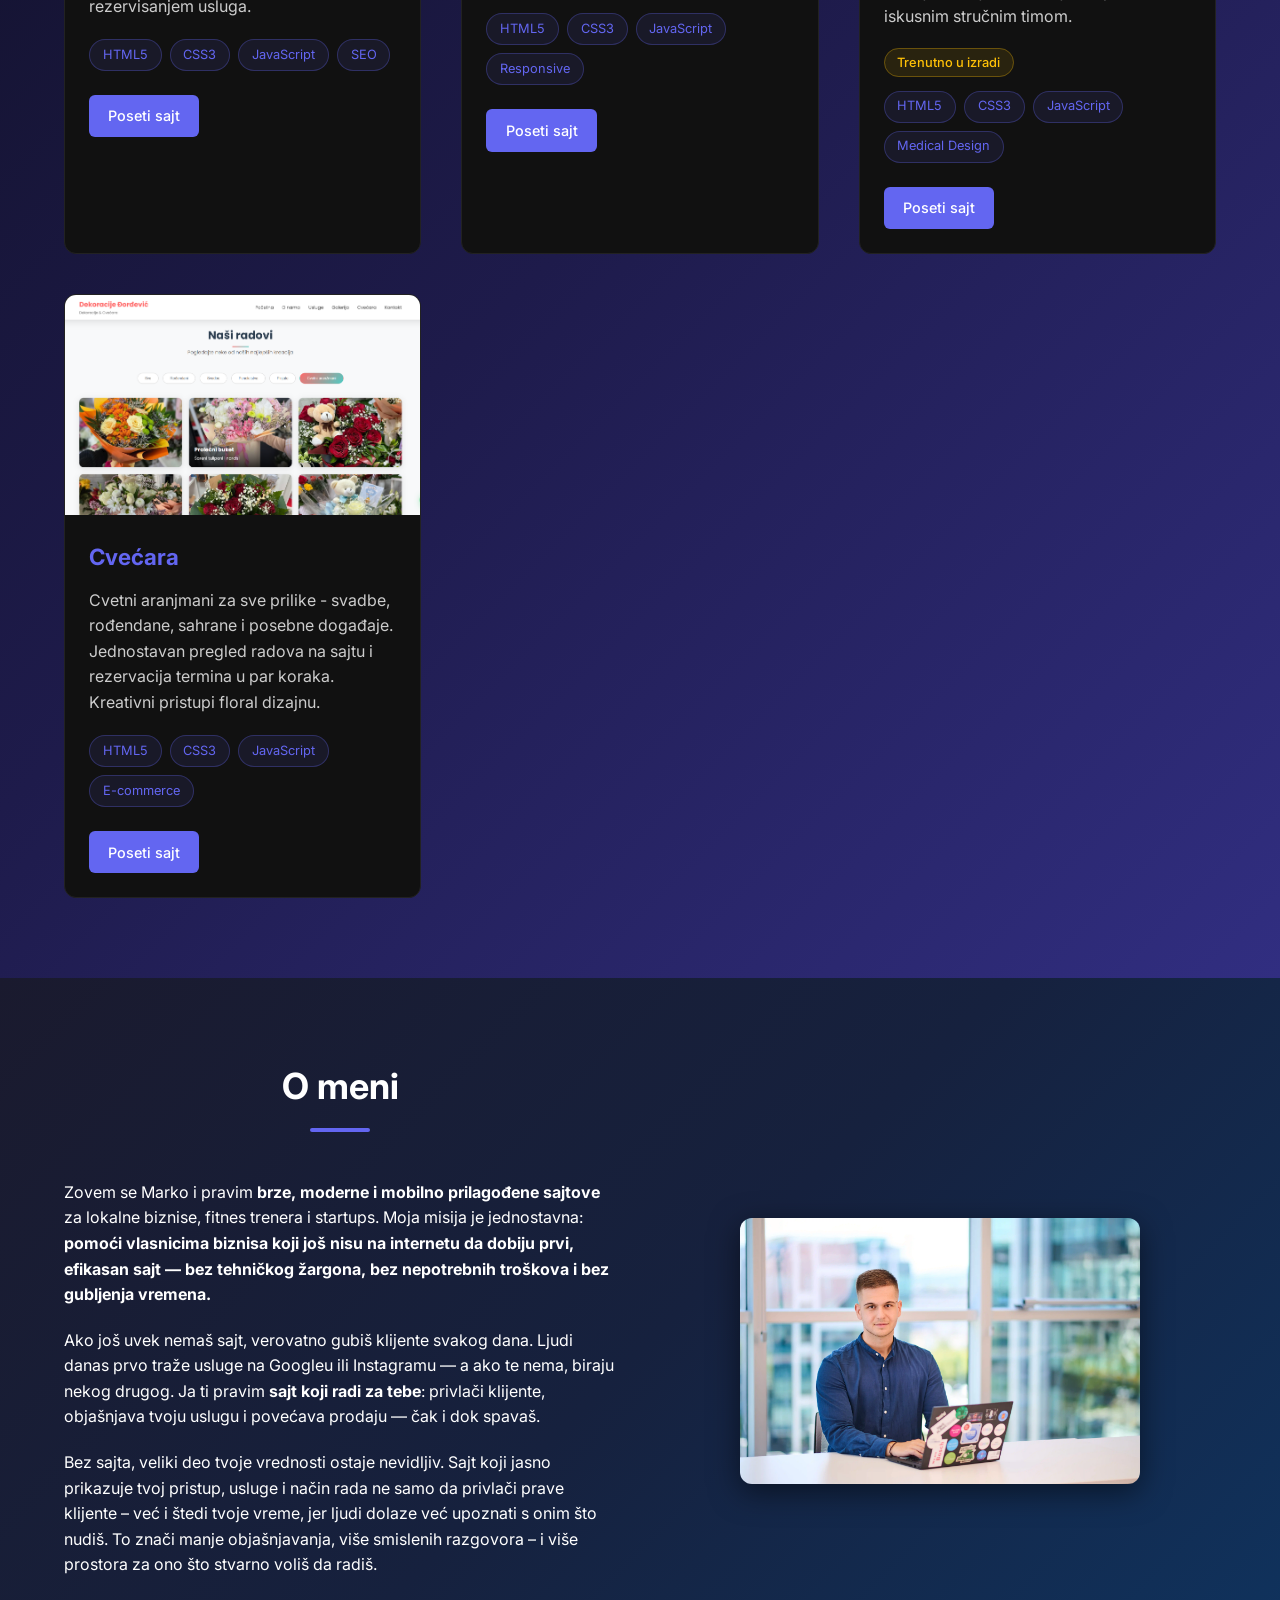
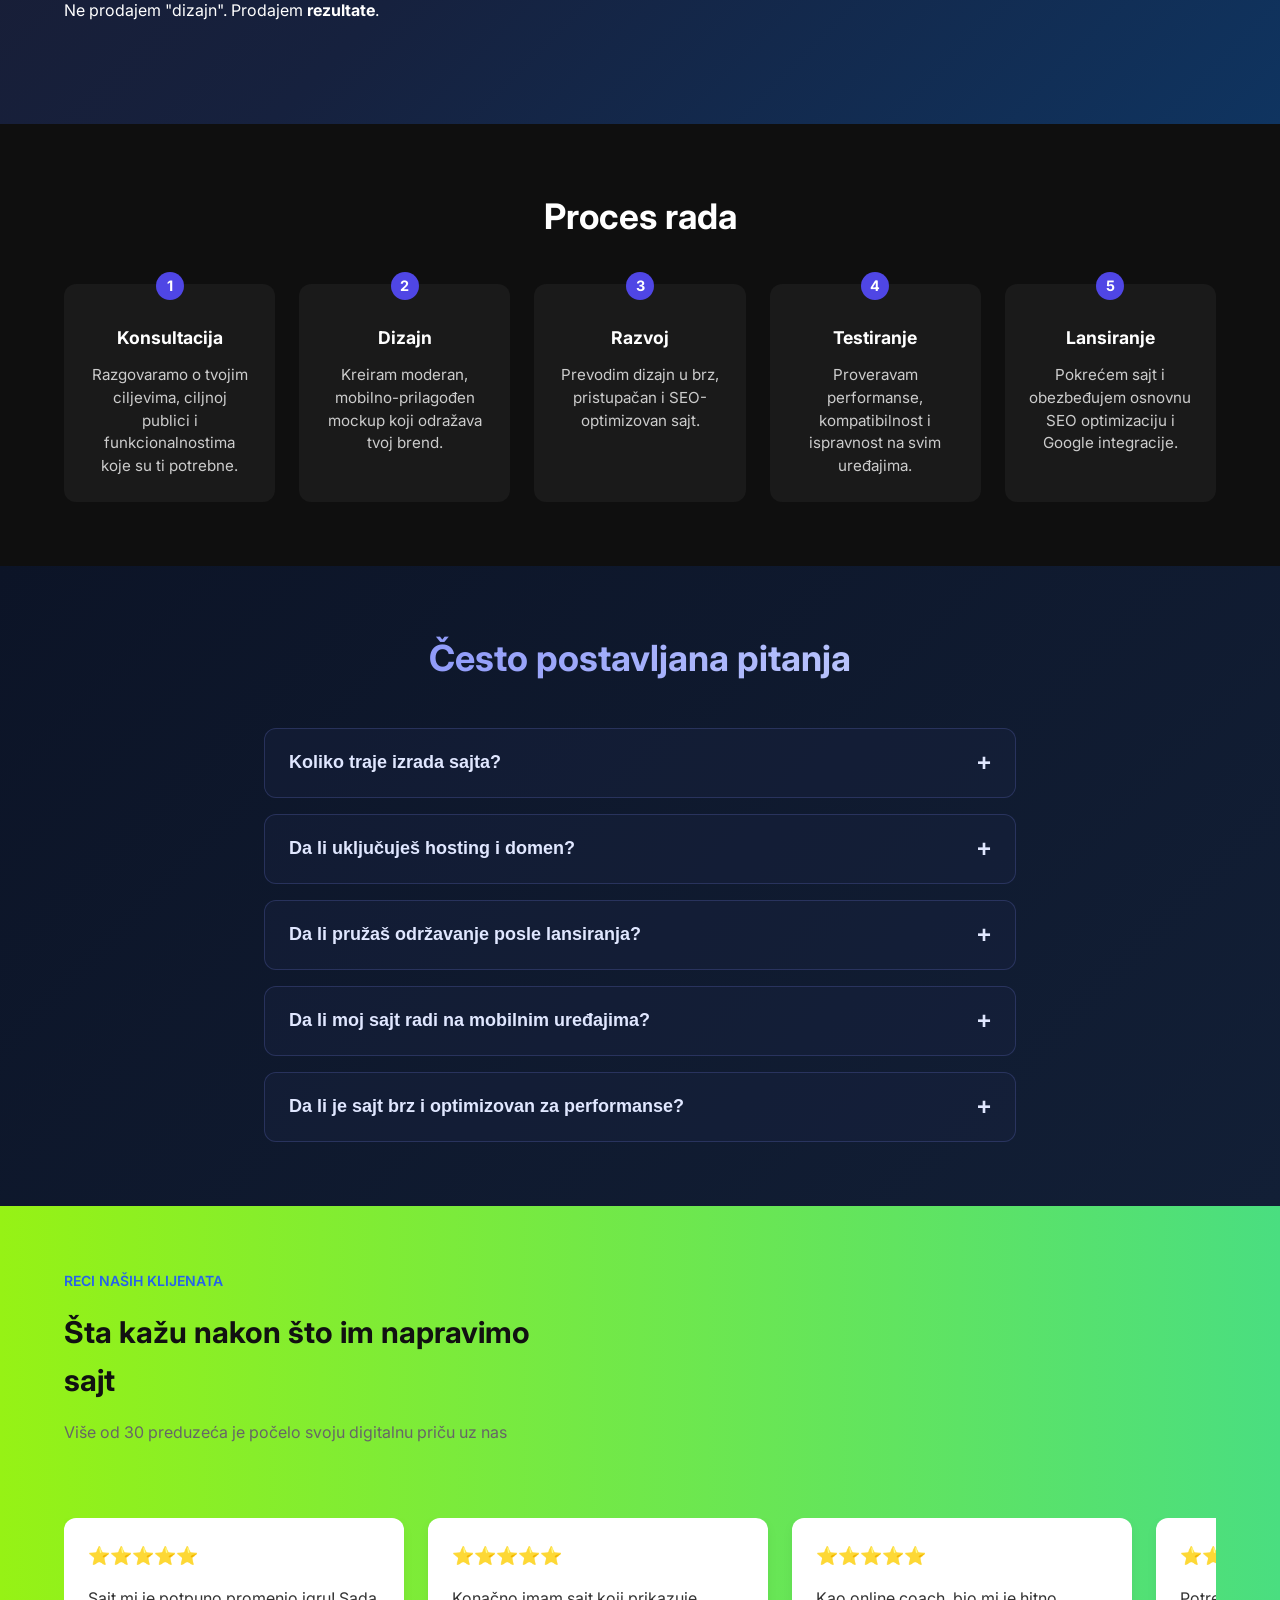
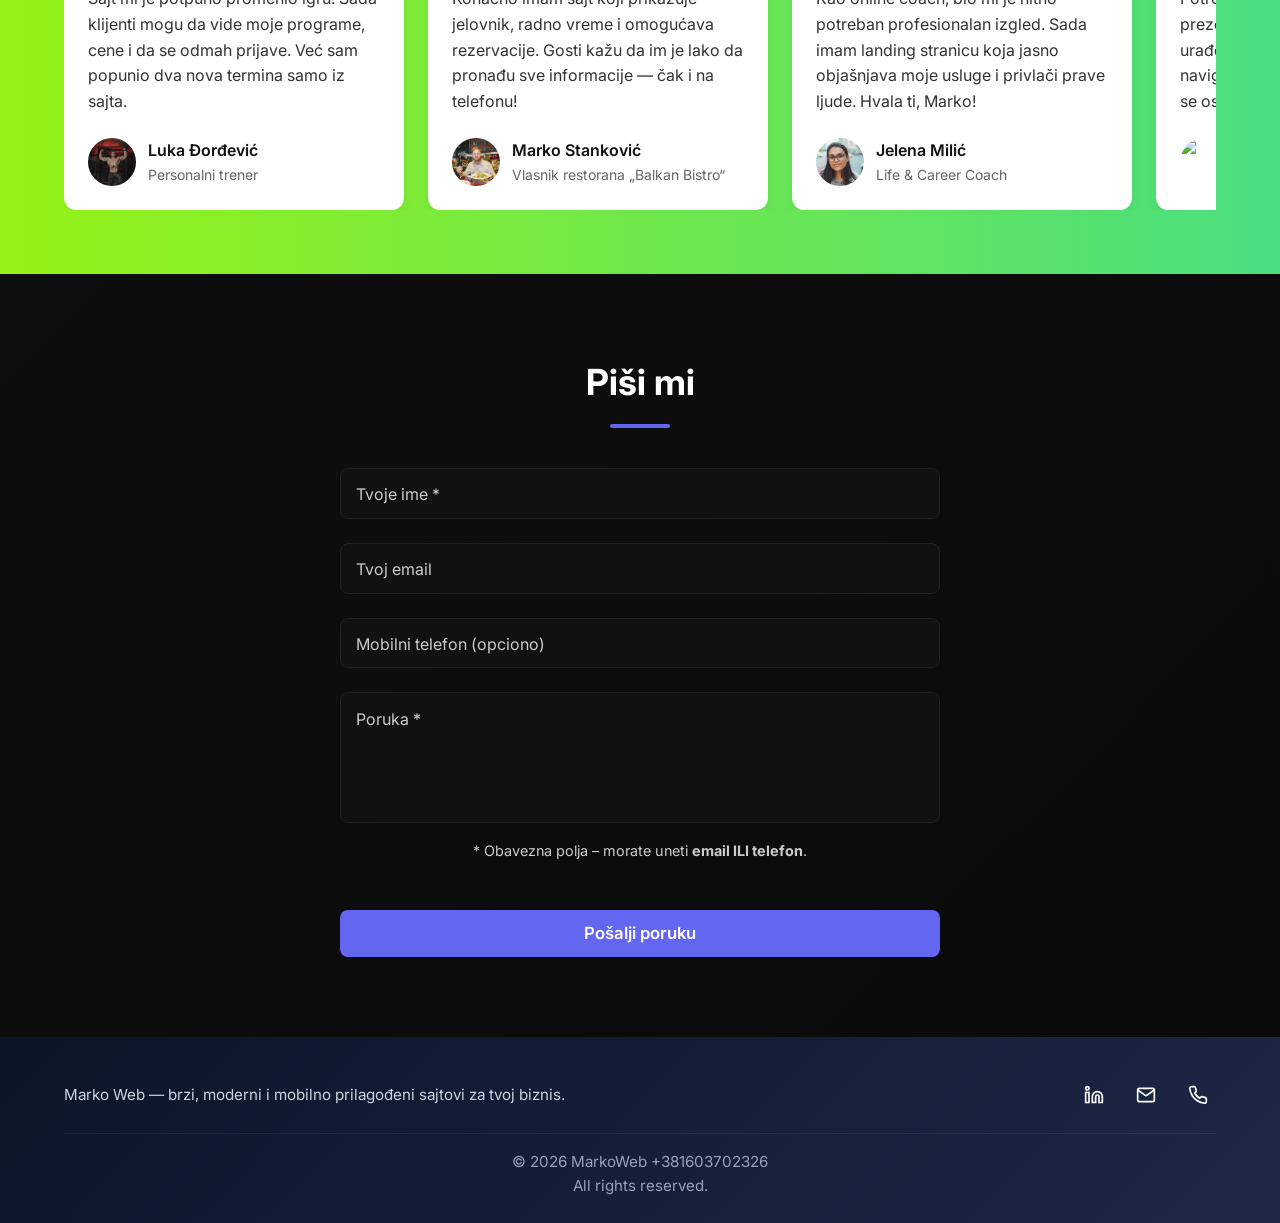
==== commit b3df2bb4: "Ažurirani opisi projekata sa detaljnim informacijama o uslugama" ====
--- a/index.html
+++ b/index.html
@@ -164,7 +164,7 @@
           </div>
           <div class="project-content">
             <h3>BabyGuard.rs</h3>
-            <p>Moderni sajt za prodaju bezbednosnih proizvoda za decu. Brzo ucitavanje, mobilno prilagojen i SEO optimizovan za bolje rangiranje.</p>
+            <p>Agencija za čuvanje dece u Beogradu. Roditelji lako kontaktiraju i traže servis čuvanja dece, dok dadilje mogu da se pridruže platformi i pronađu posao. Mobilno prilagođen sajt sa jednostavnim rezervisanjem usluga.</p>
             <div class="project-tech">
               <span>HTML5</span>
               <span>CSS3</span>
@@ -183,7 +183,7 @@
           </div>
           <div class="project-content">
             <h3>Dekoracije Djordjevic</h3>
-            <p>Elegantni sajt za usluge enterijera i dekoracije. Fokus na vizuelnu prezentaciju radova i lako kontaktiranje klijenata.</p>
+            <p>Dekoracije za svadbe, slavlja, rođendane, punoletstva i sve vrste proslava. Veoma lako i jednostavno se na sajtu vide radovi, a rezervacija termina se obavlja u par koraka.</p>
             <div class="project-tech">
               <span>HTML5</span>
               <span>CSS3</span>
@@ -202,7 +202,7 @@
           </div>
           <div class="project-content">
             <h3>Stomatološka ordinacija WEST</h3>
-            <p>Moderni sajt za stomatološku i estetsku ordinaciju. Profesionalan dizajn prilagođen potrebama medicinskih praksi.</p>
+            <p>Profesionalna stomatološka i estetska ordinacija koja pruža vrhunske usluge dentalne medicine. Moderni pristup lečenju sa najsavremenijom opremom i iskusnim stručnim timom.</p>
             <div class="project-status">
               <span class="status-badge">Trenutno u izradi</span>
             </div>
@@ -224,7 +224,7 @@
           </div>
           <div class="project-content">
             <h3>Cvećara</h3>
-            <p>Elegantni sajt za cvećaru sa online katalogom cveća i mogućnošću poručivanja. Fokus na vizuelnu prezentaciju proizvoda.</p>
+            <p>Cvetni aranjmani za sve prilike - svadbe, rođendane, sahrane i posebne događaje. Jednostavan pregled radova na sajtu i rezervacija termina u par koraka. Kreativni pristupi floral dizajnu.</p>
             <div class="project-tech">
               <span>HTML5</span>
               <span>CSS3</span>
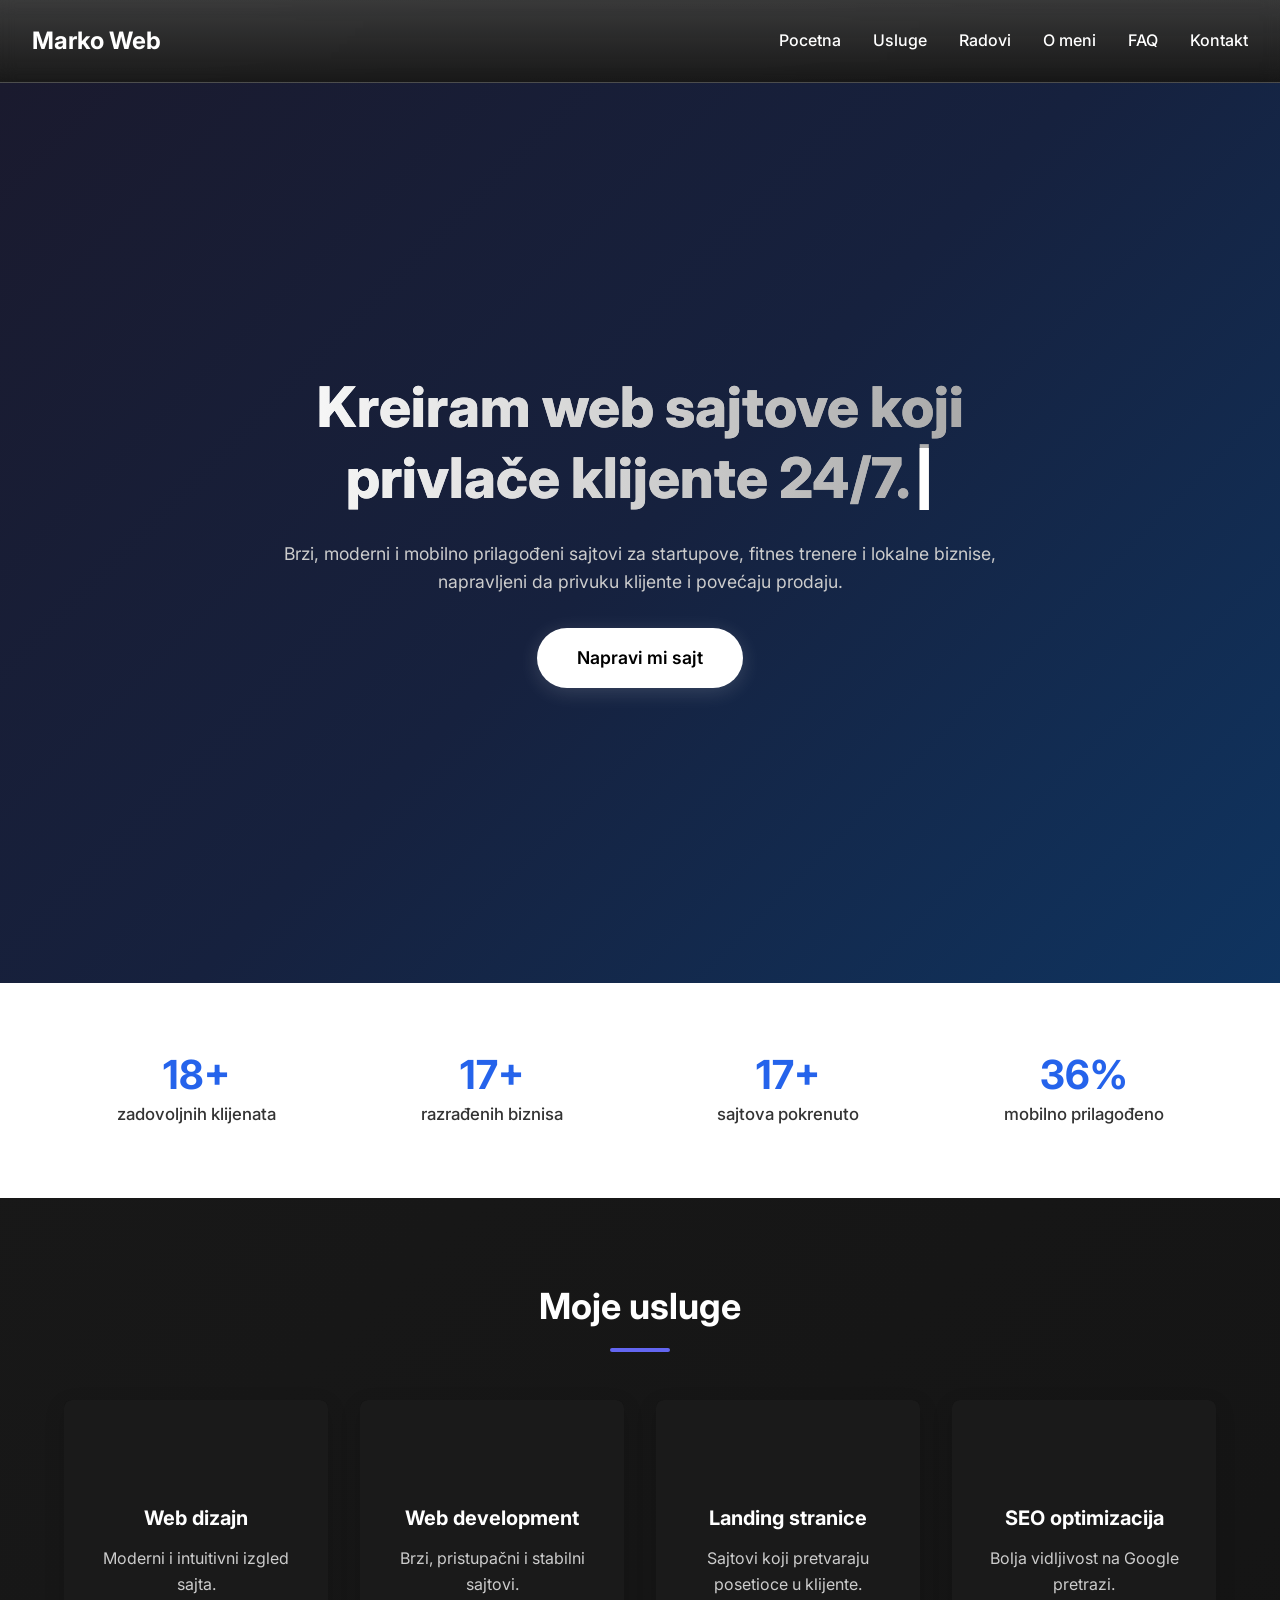
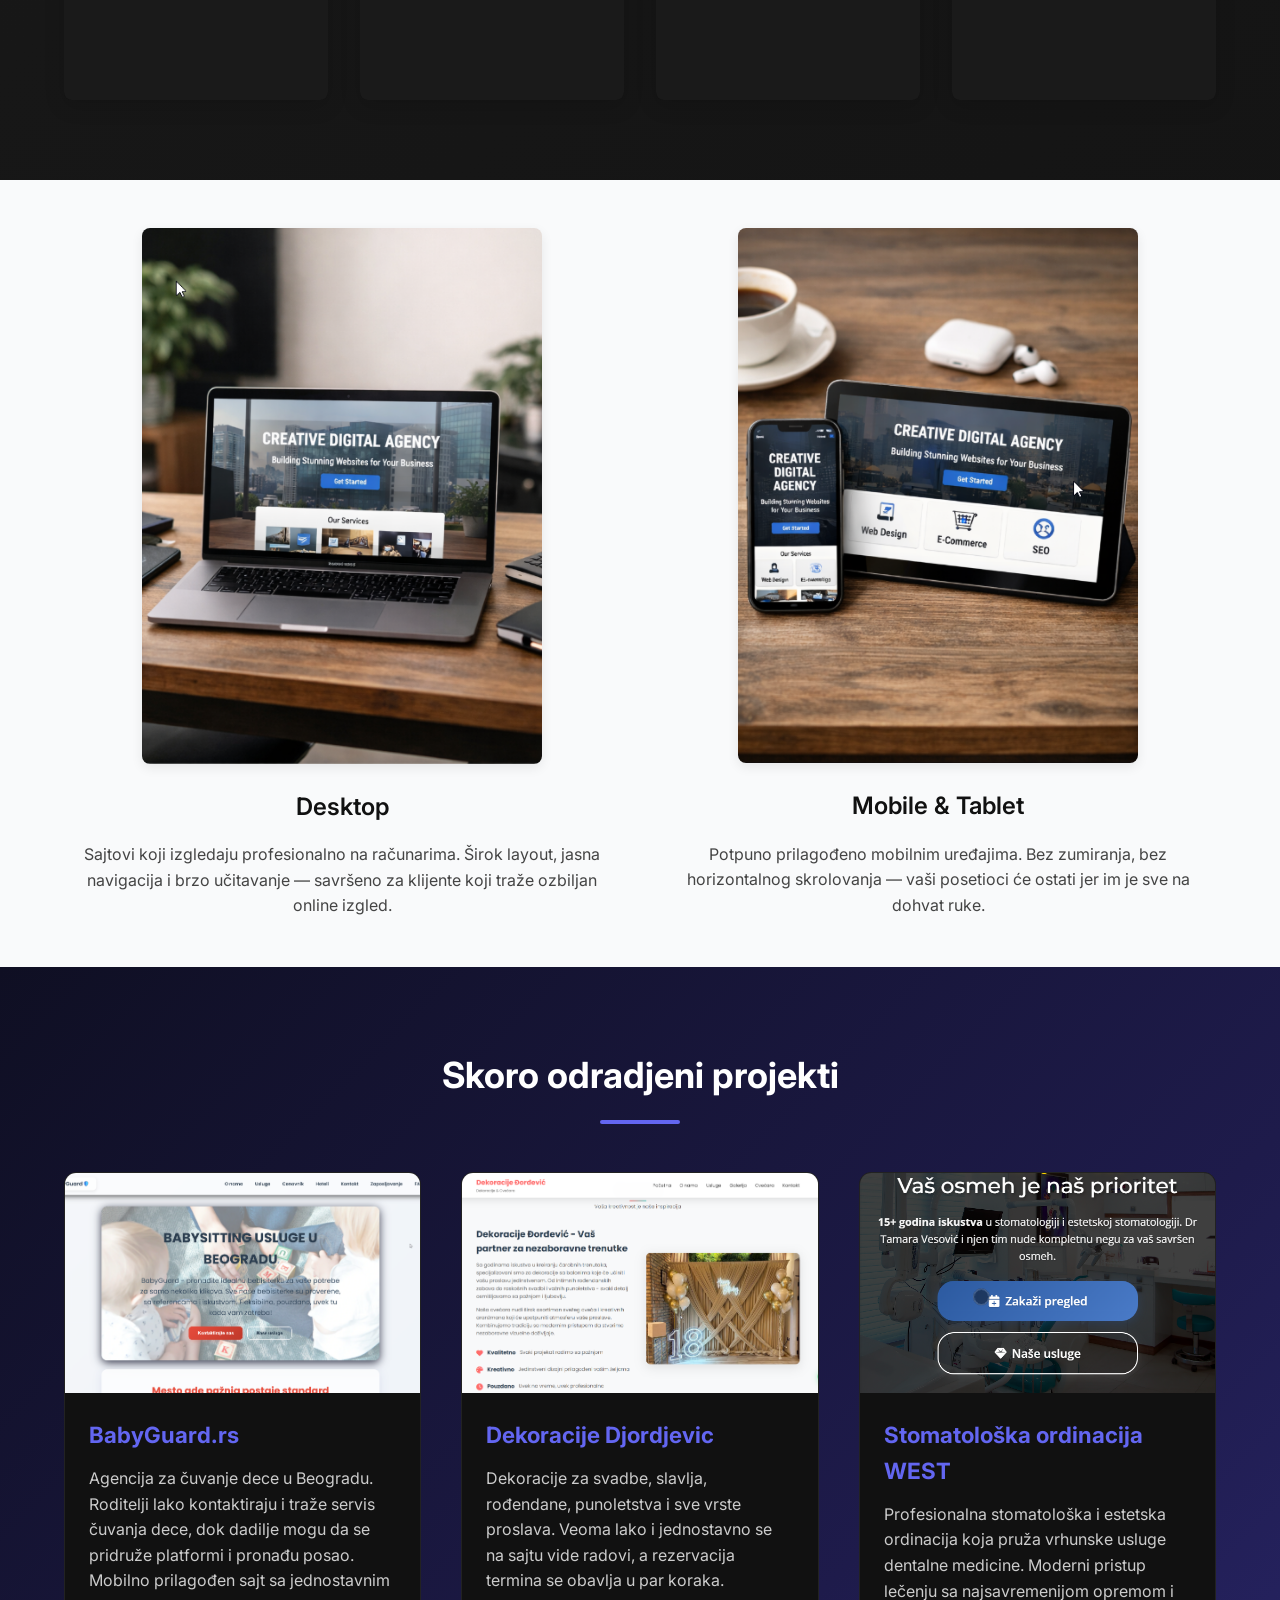
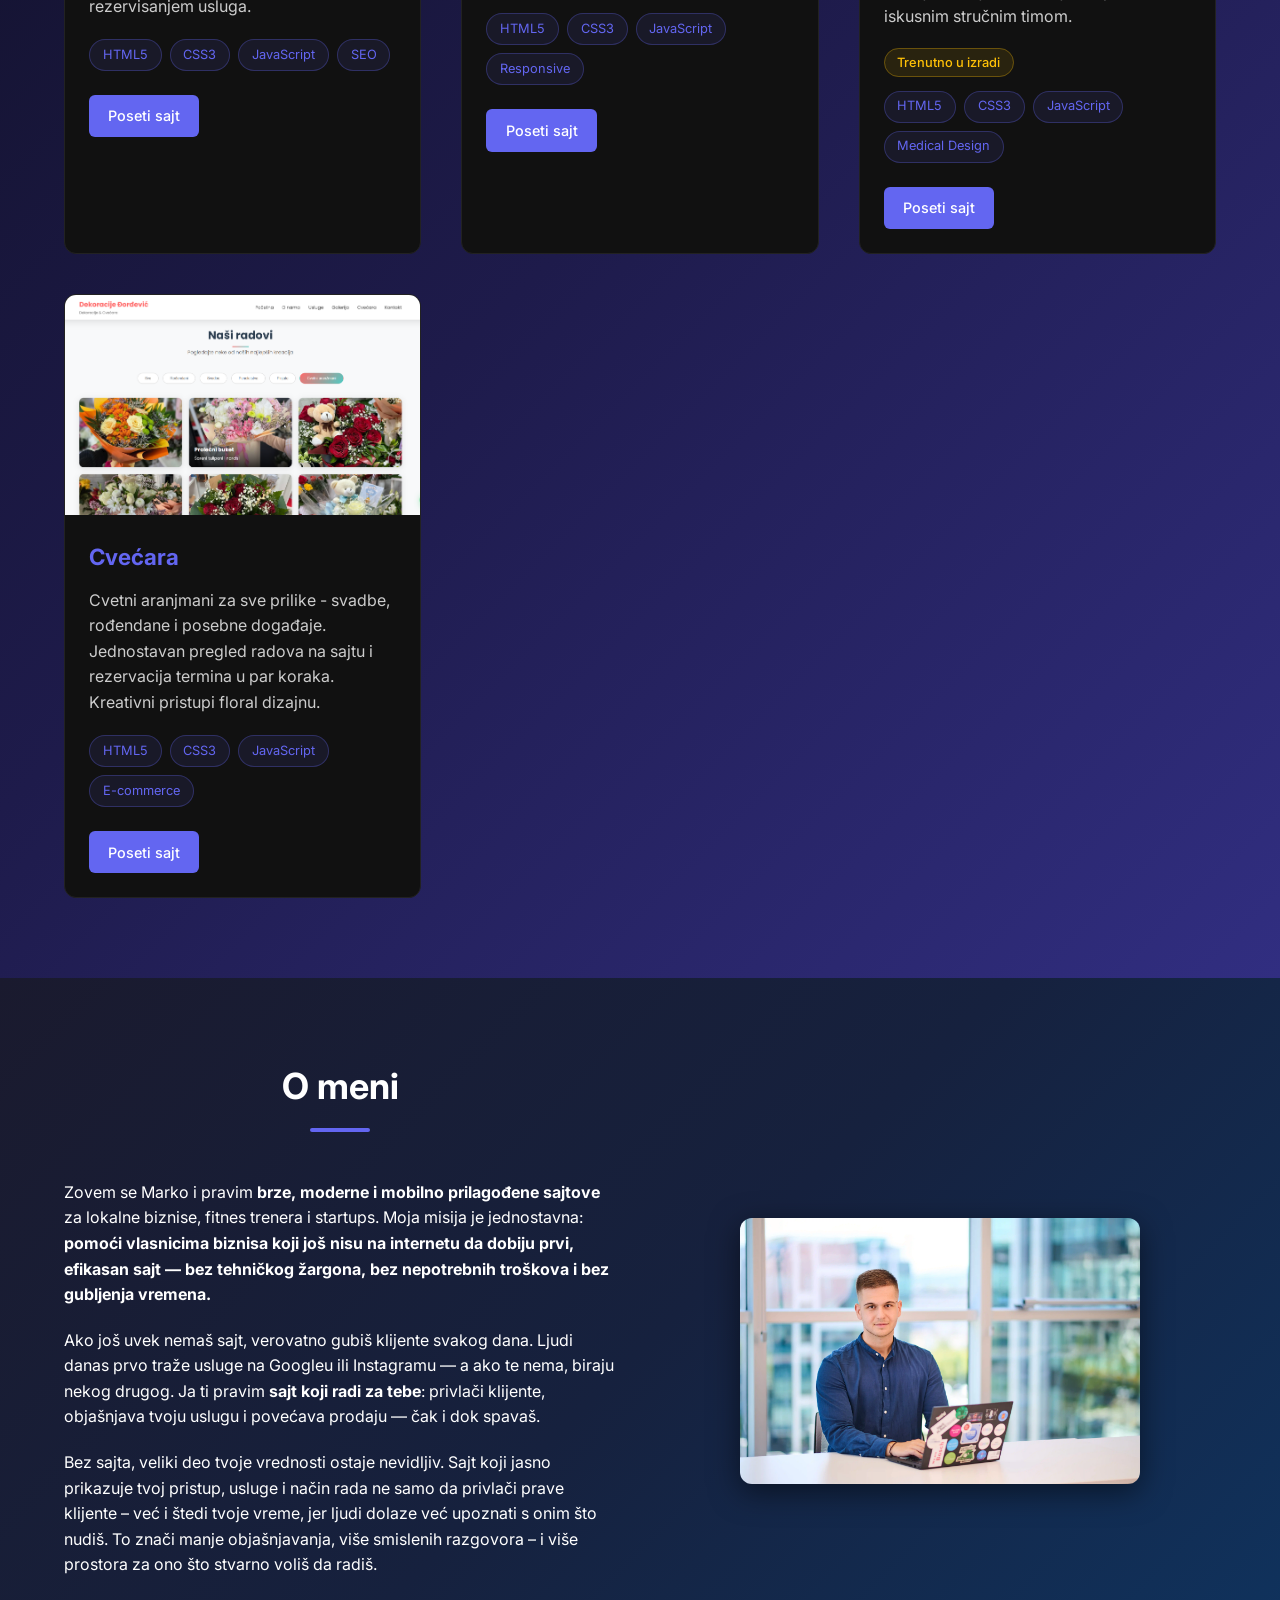
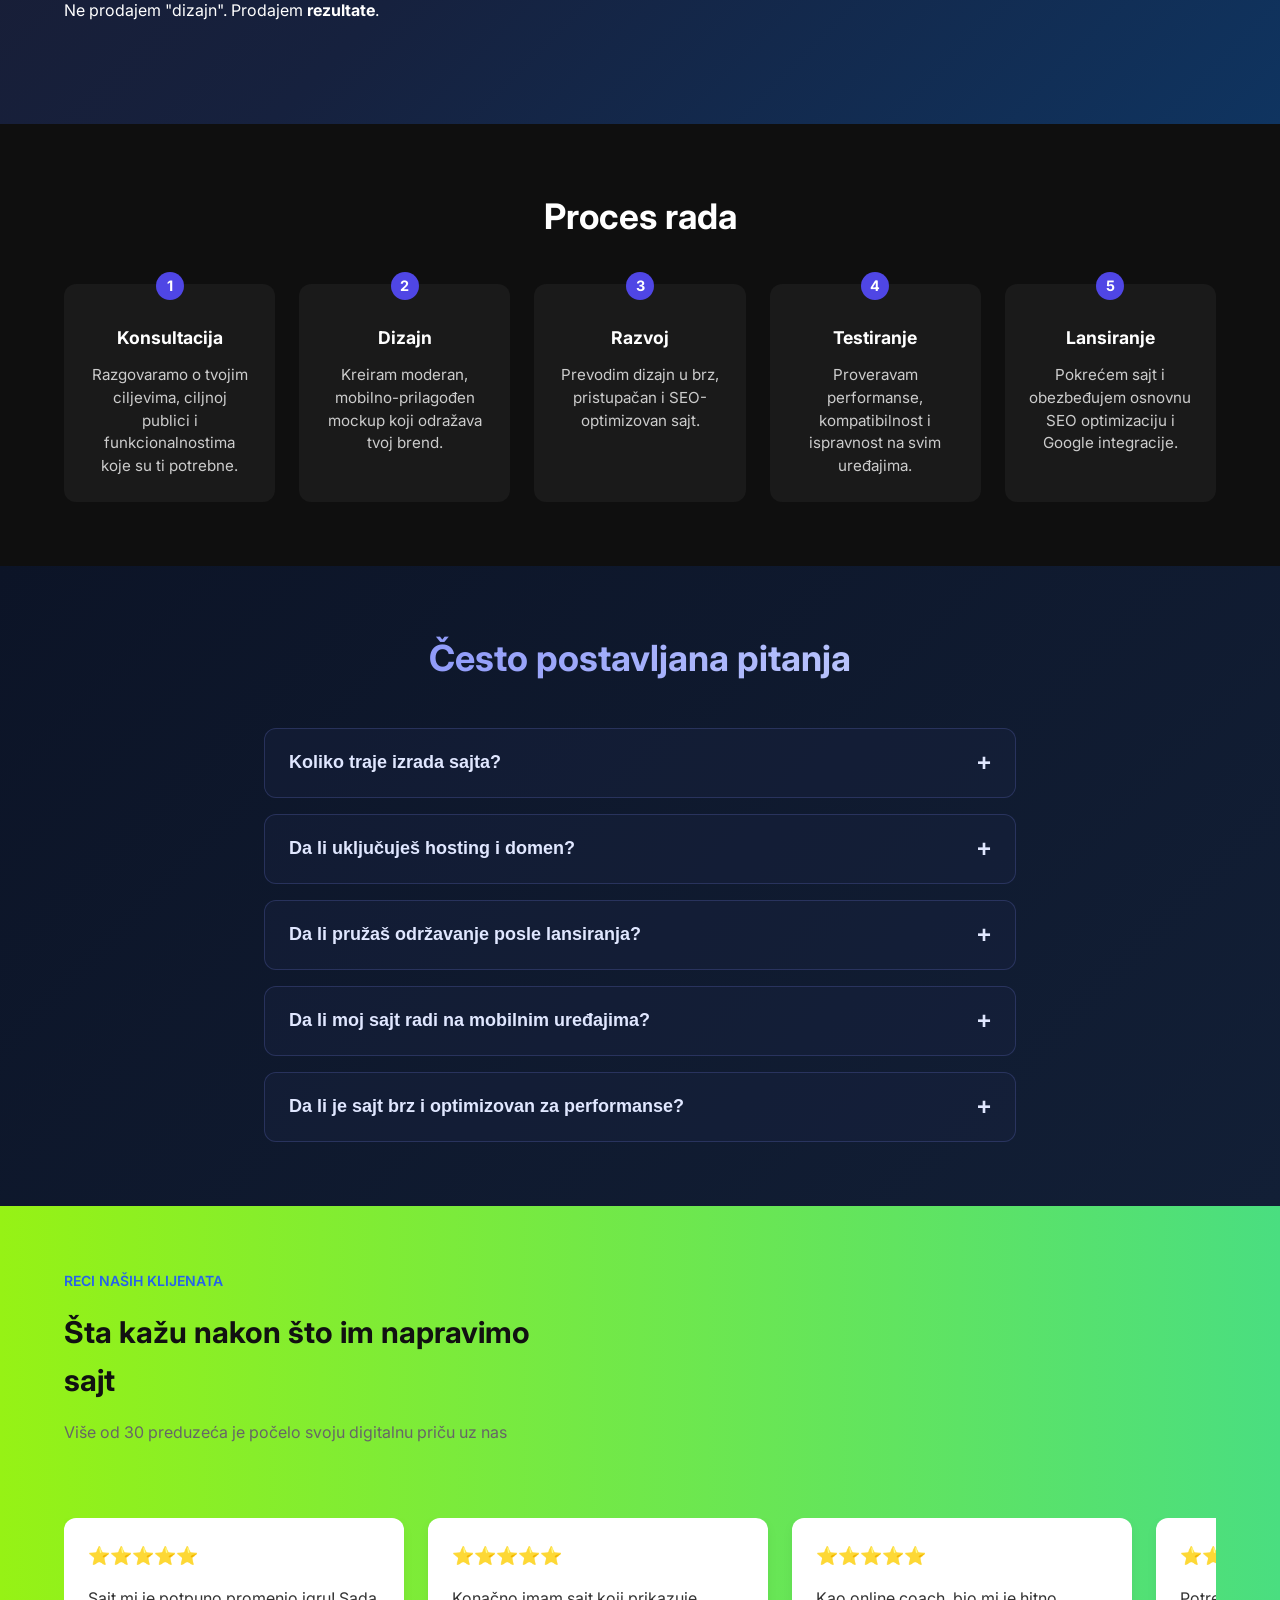
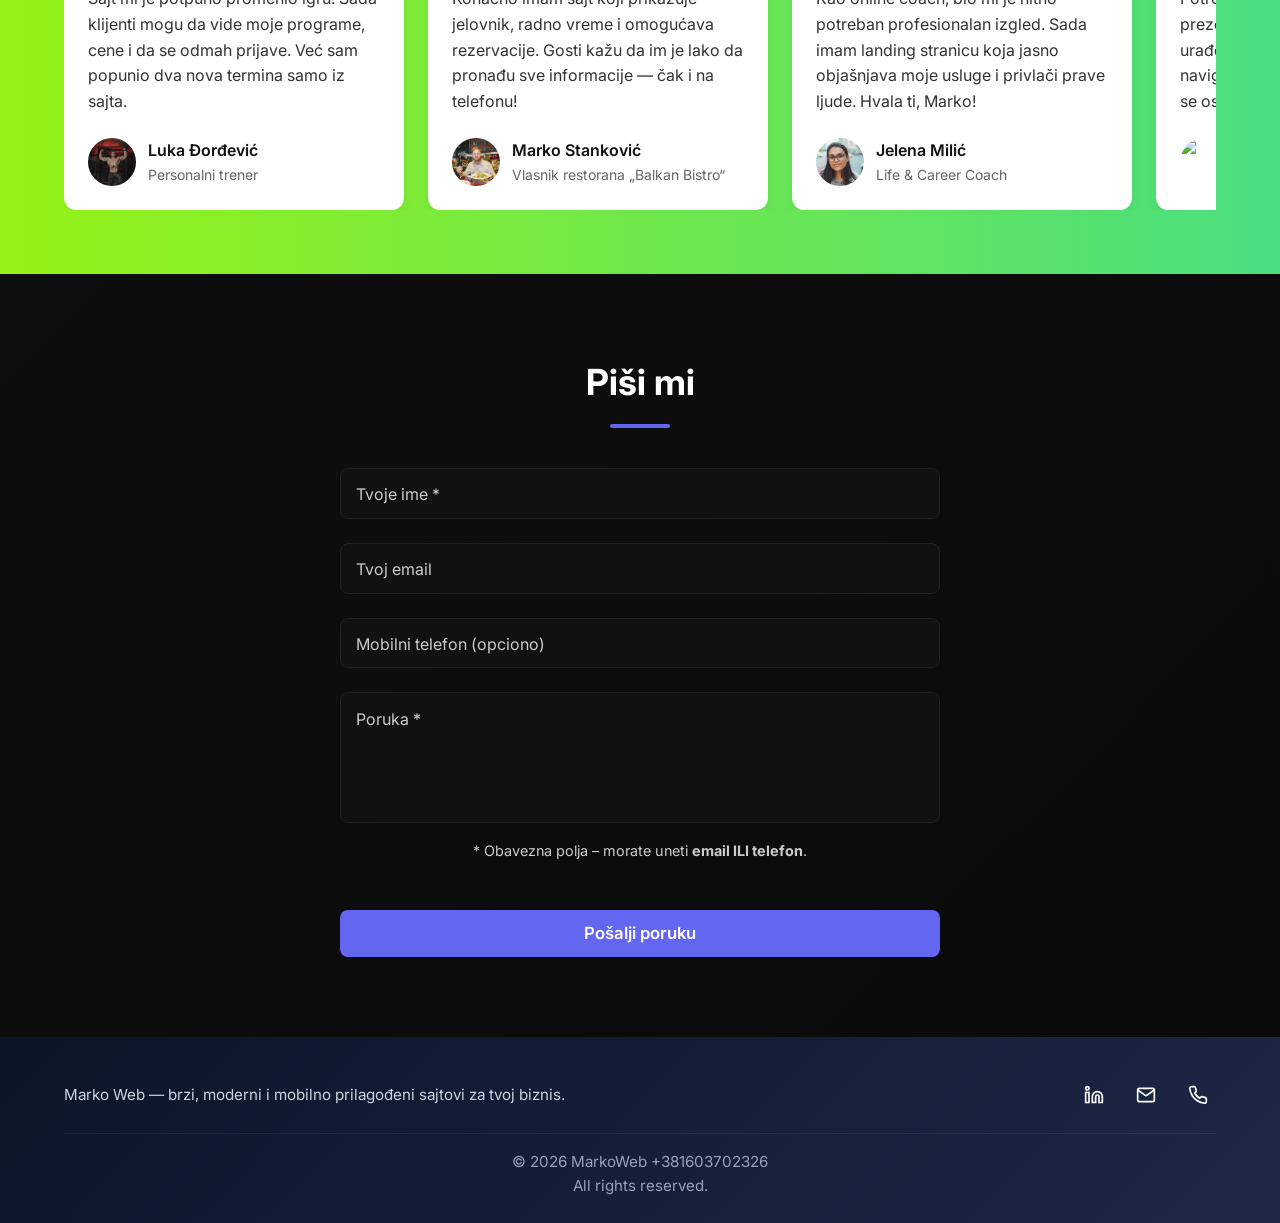
==== commit 2400dc6f: "Uklonjen spomen sahrana iz opisa cvećare" ====
--- a/index.html
+++ b/index.html
@@ -224,7 +224,7 @@
           </div>
           <div class="project-content">
             <h3>Cvećara</h3>
-            <p>Cvetni aranjmani za sve prilike - svadbe, rođendane, sahrane i posebne događaje. Jednostavan pregled radova na sajtu i rezervacija termina u par koraka. Kreativni pristupi floral dizajnu.</p>
+            <p>Cvetni aranjmani za sve prilike - svadbe, rođendane i posebne događaje. Jednostavan pregled radova na sajtu i rezervacija termina u par koraka. Kreativni pristupi floral dizajnu.</p>
             <div class="project-tech">
               <span>HTML5</span>
               <span>CSS3</span>
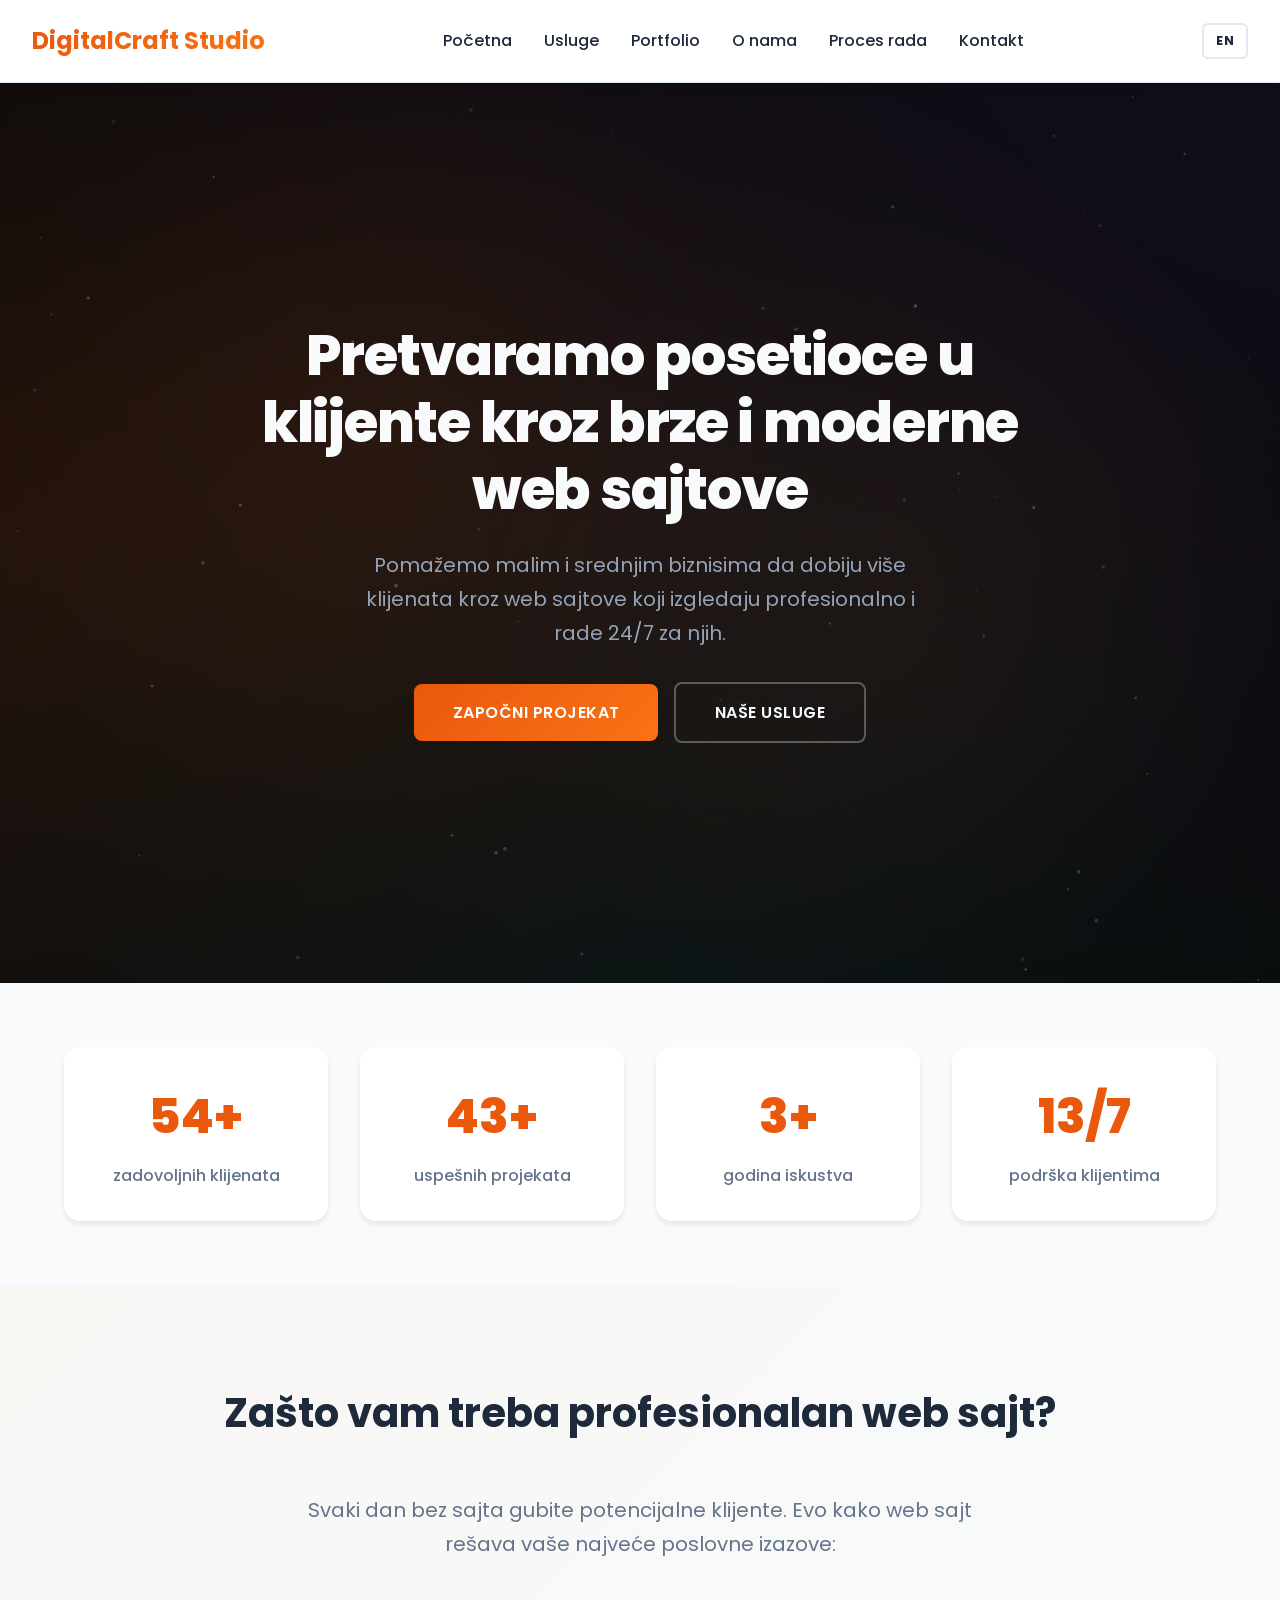
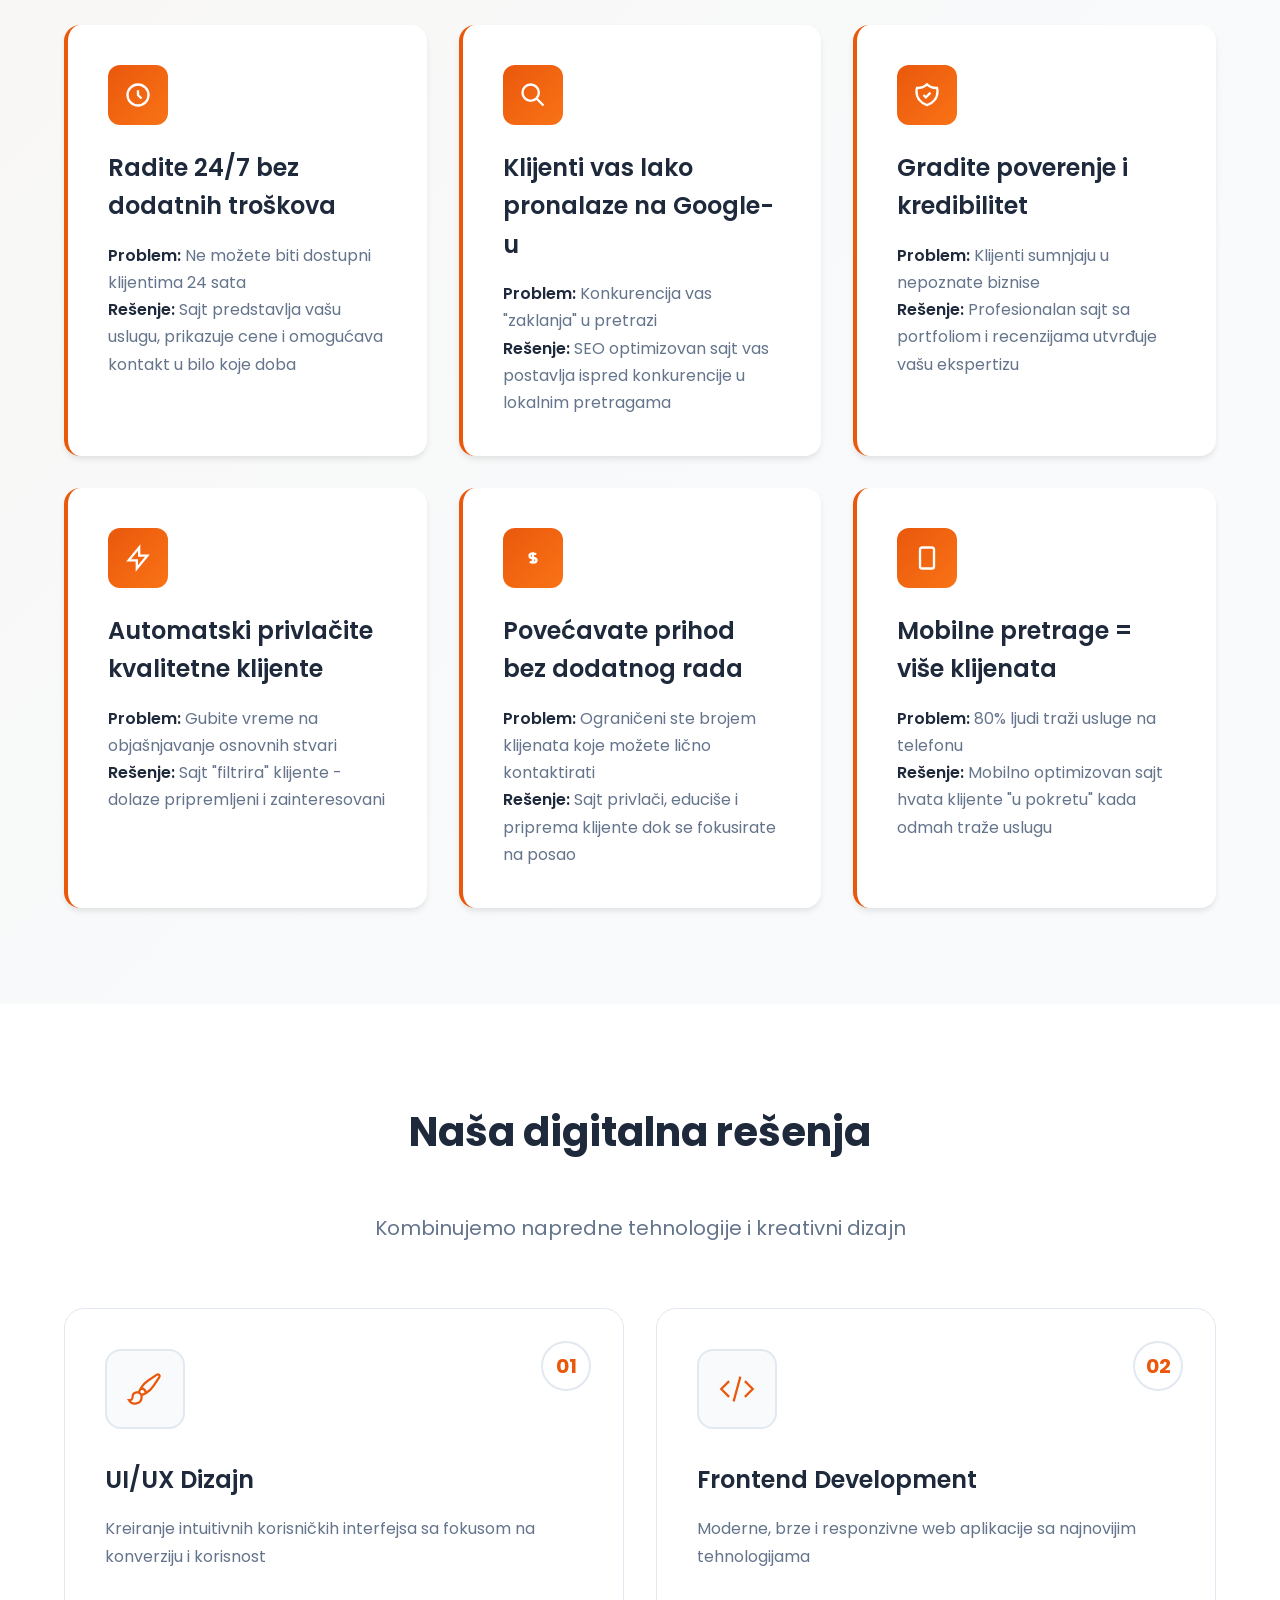
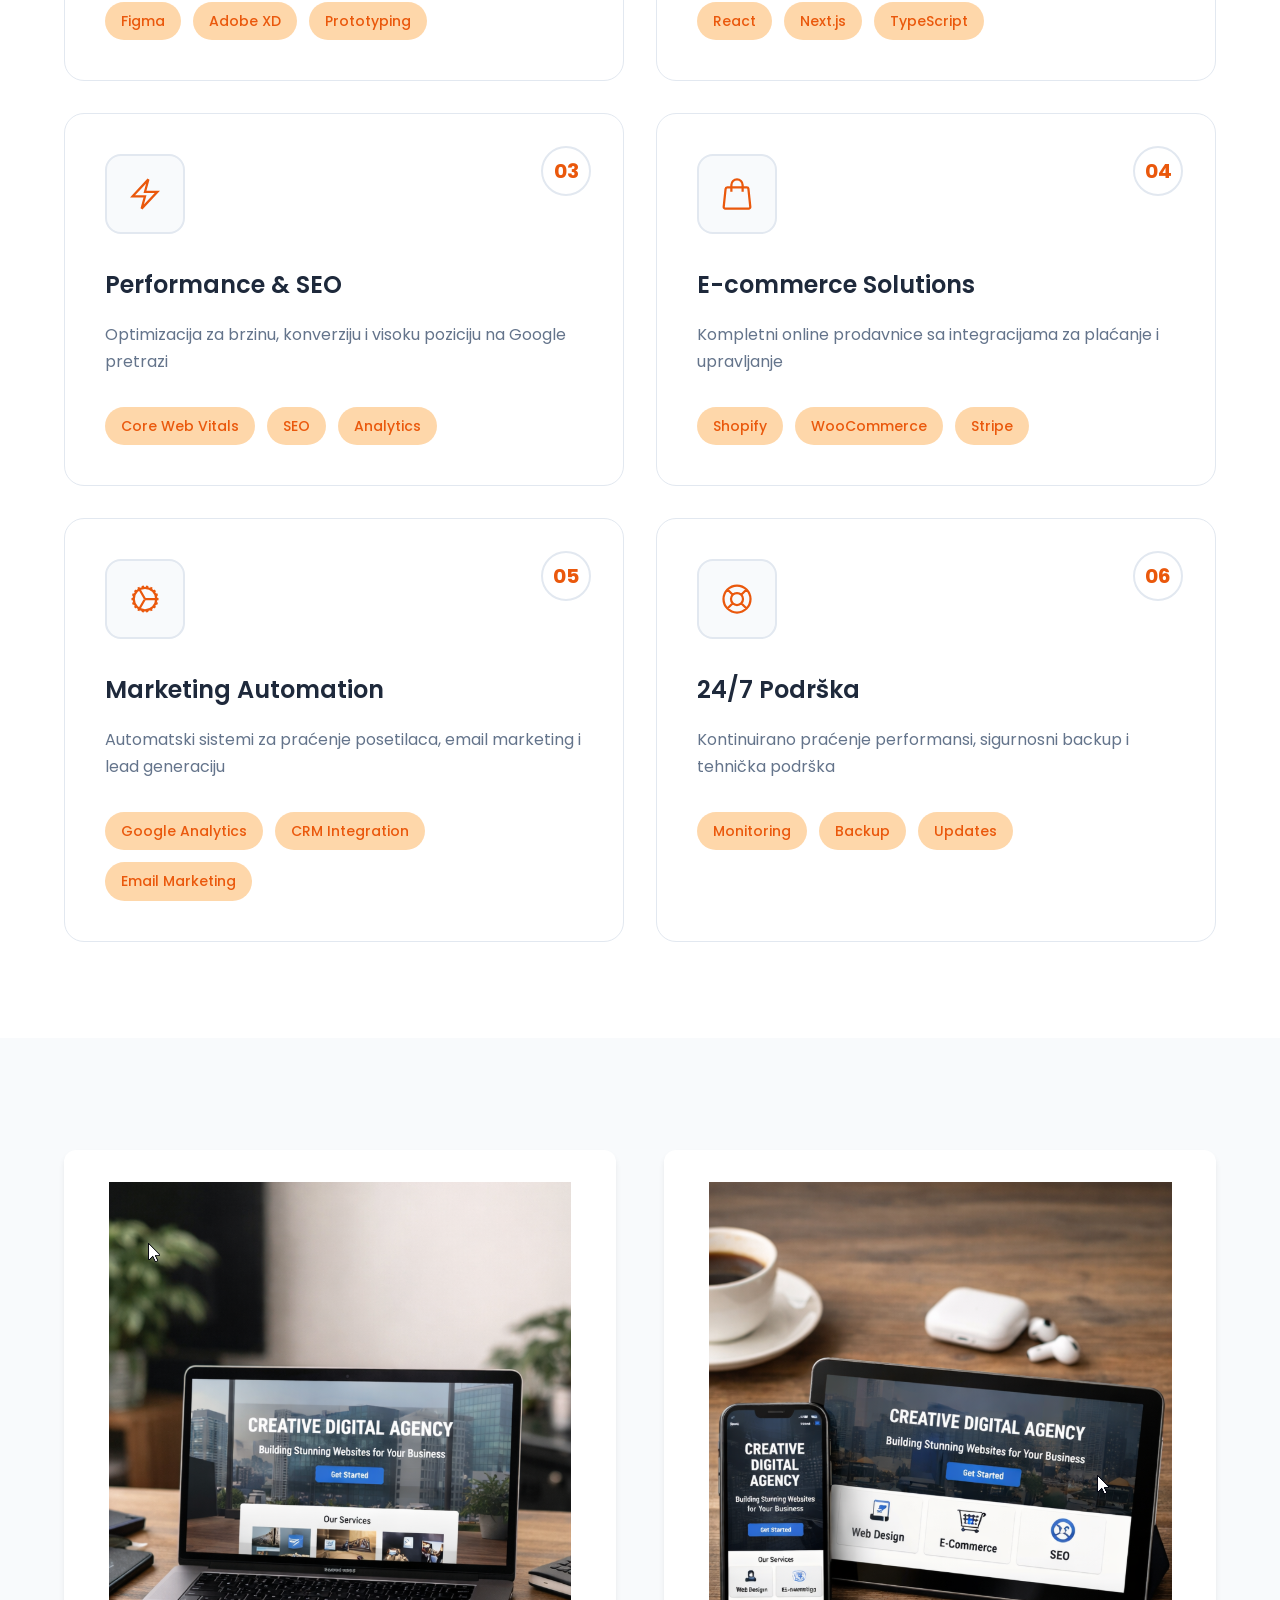
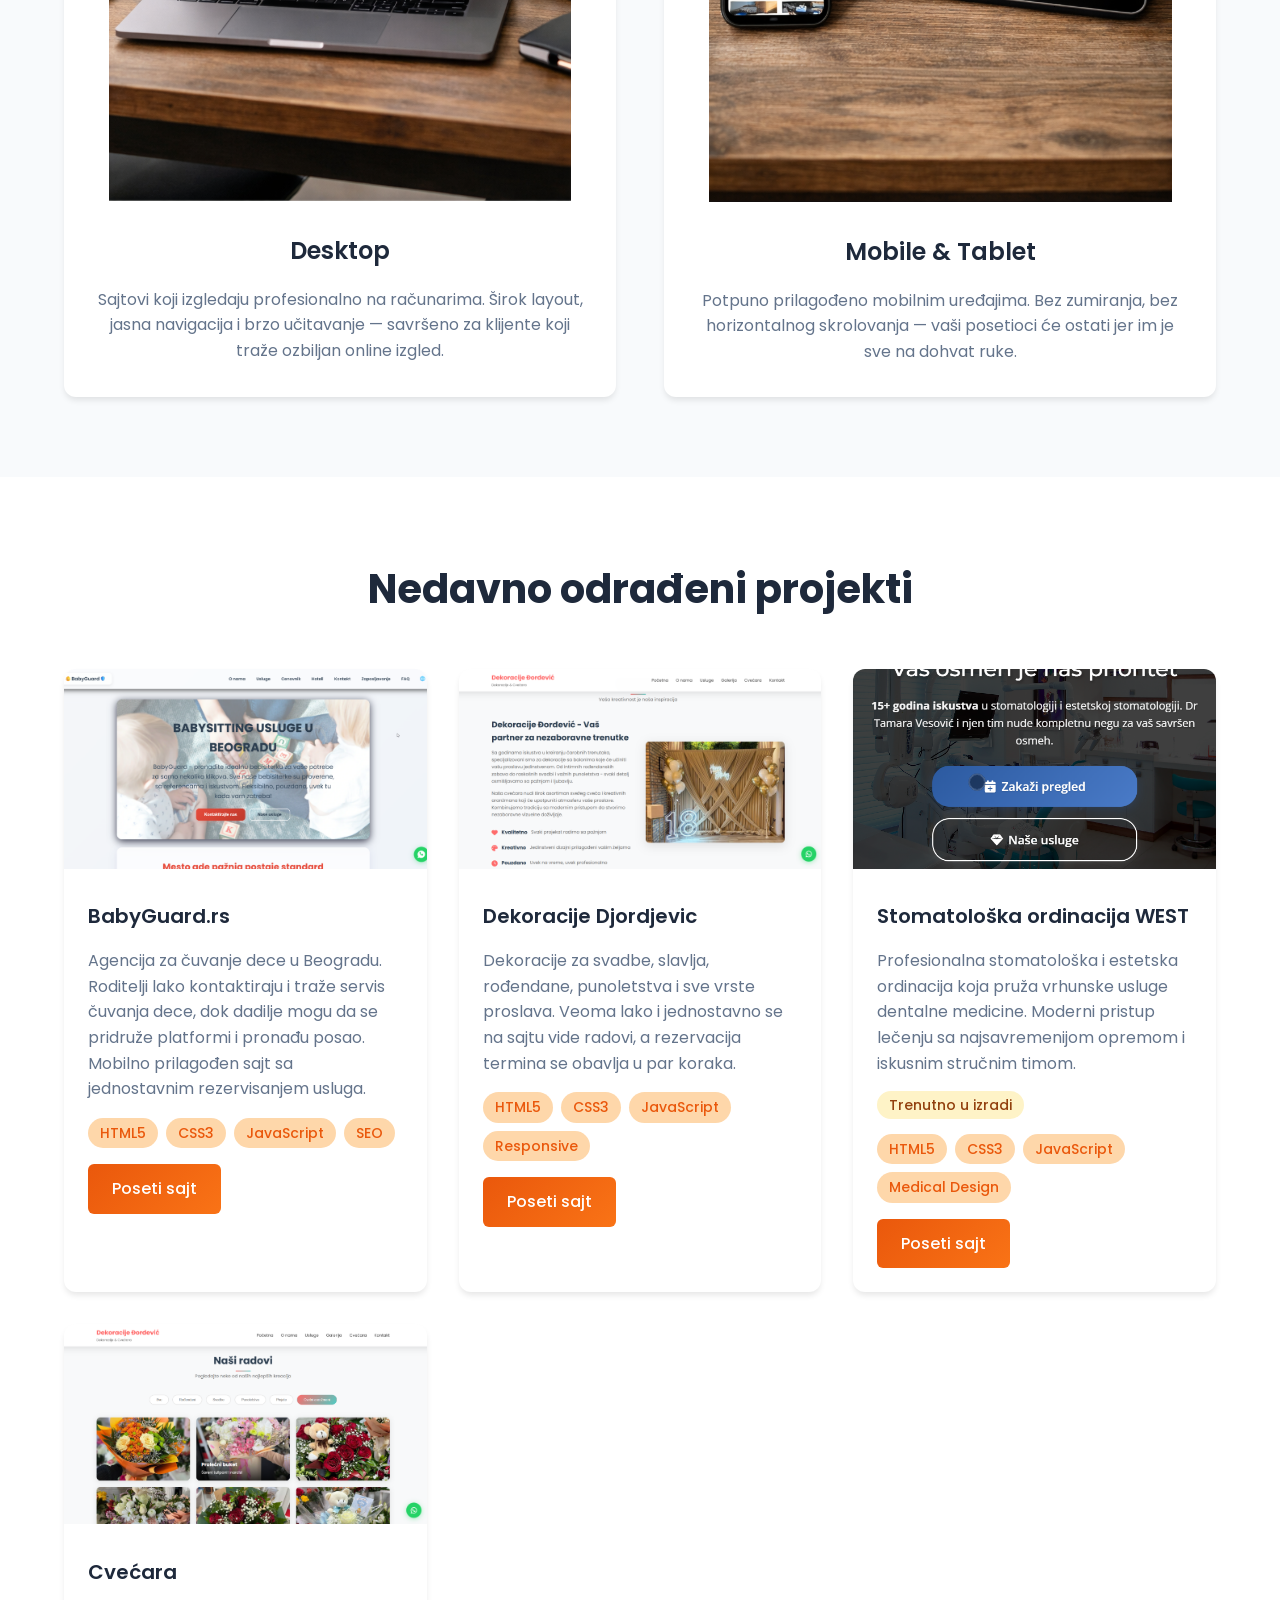
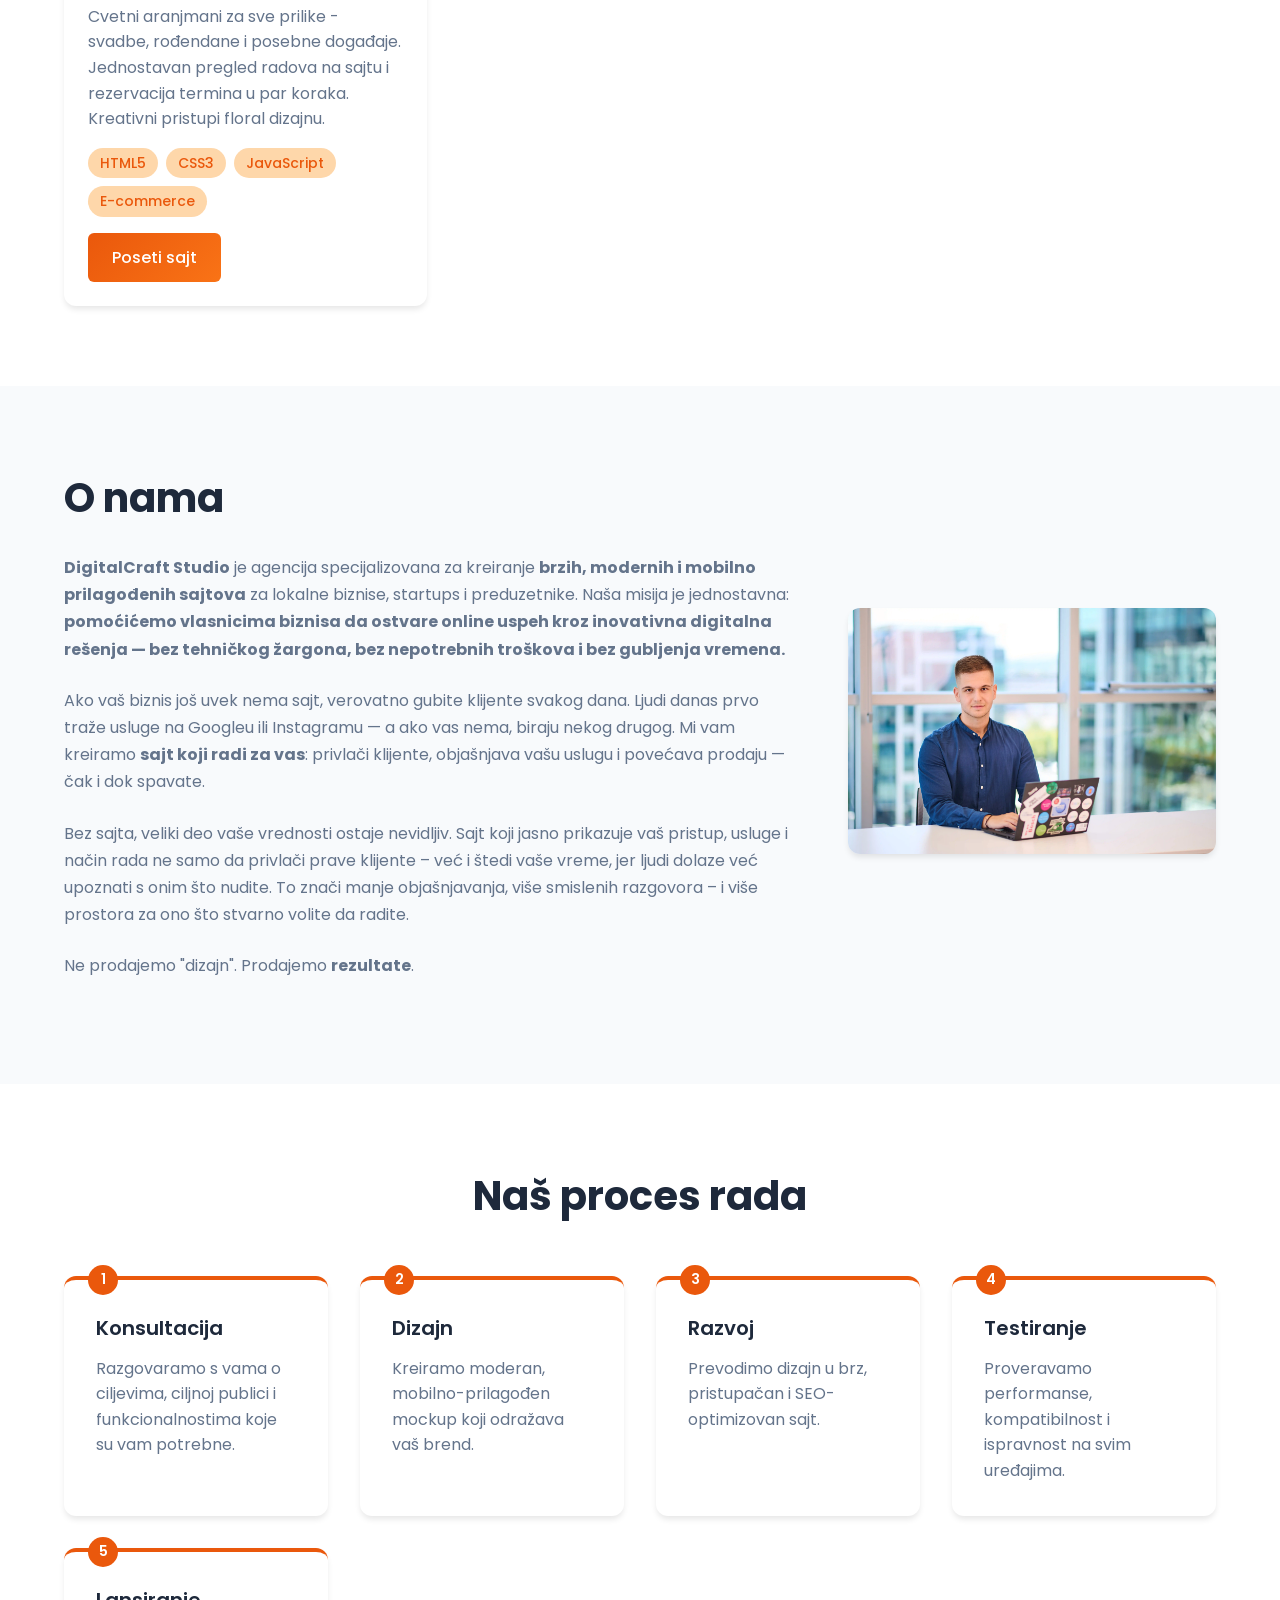
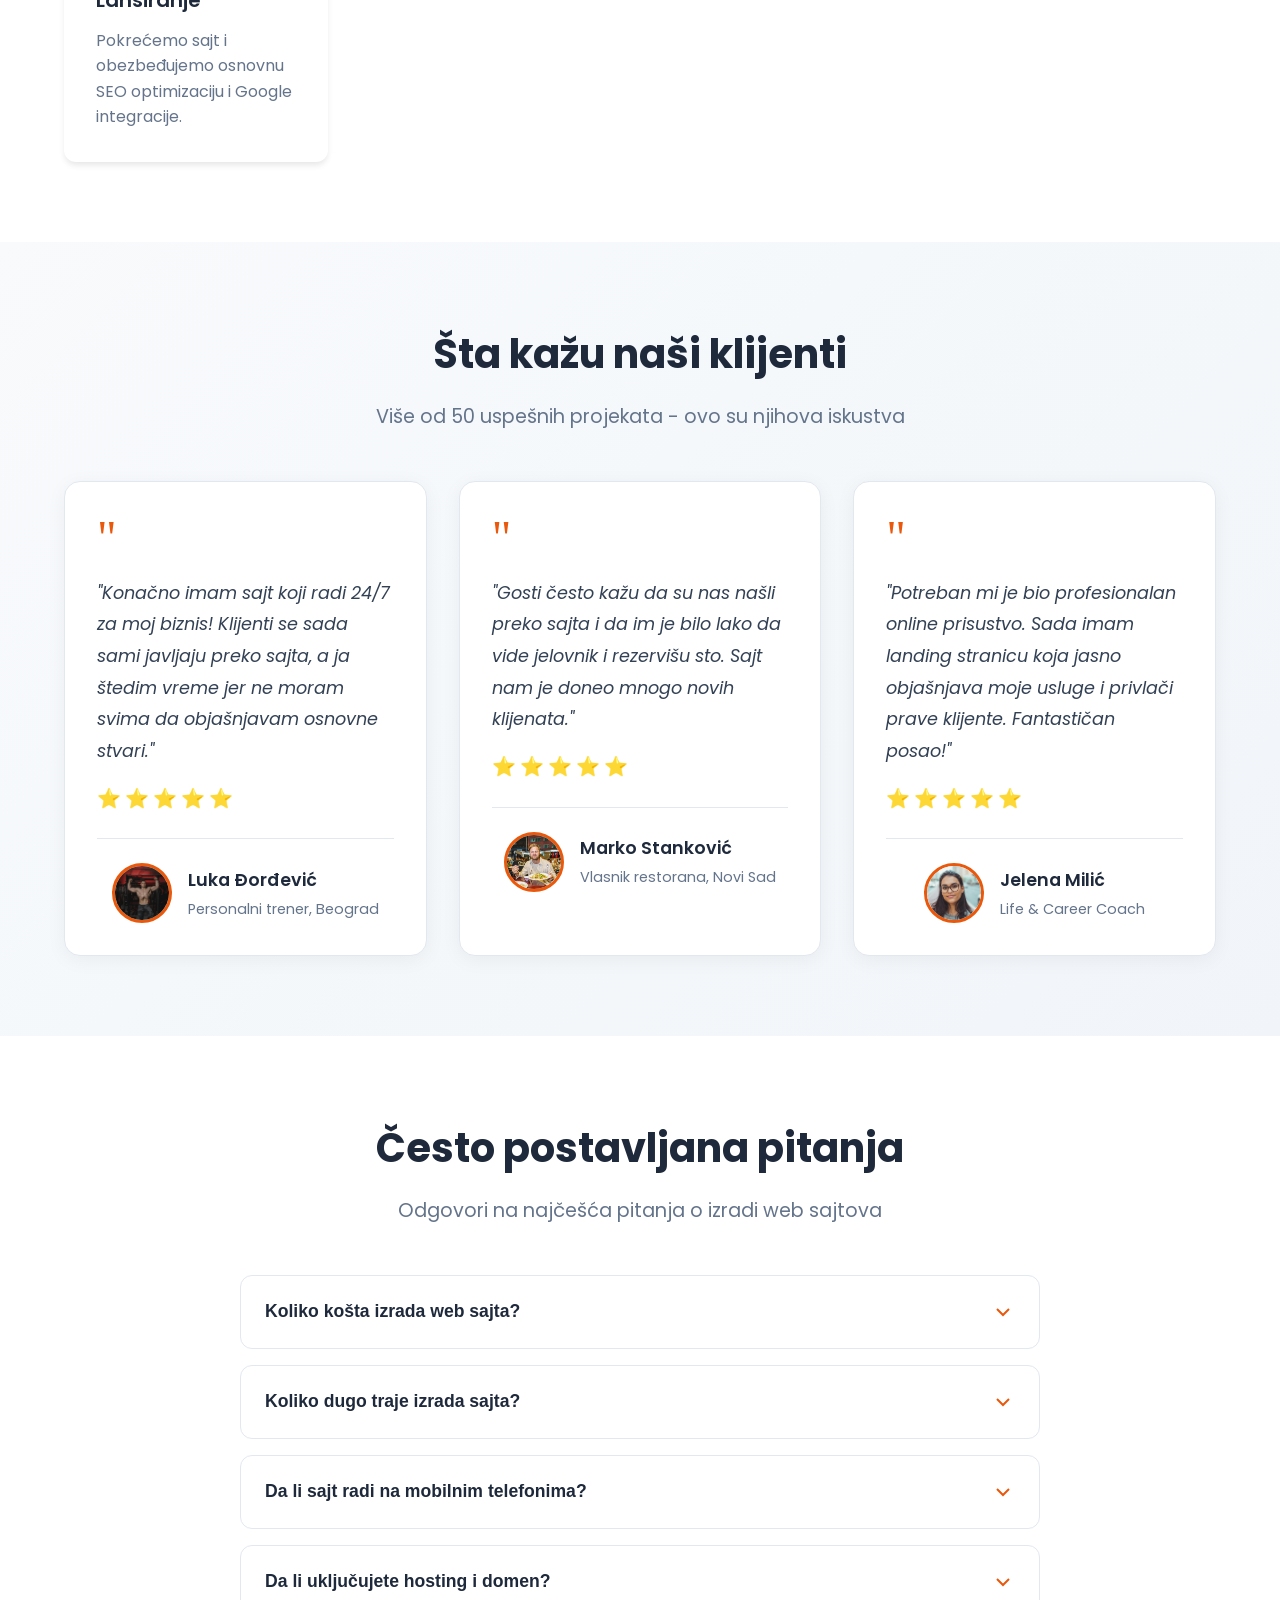
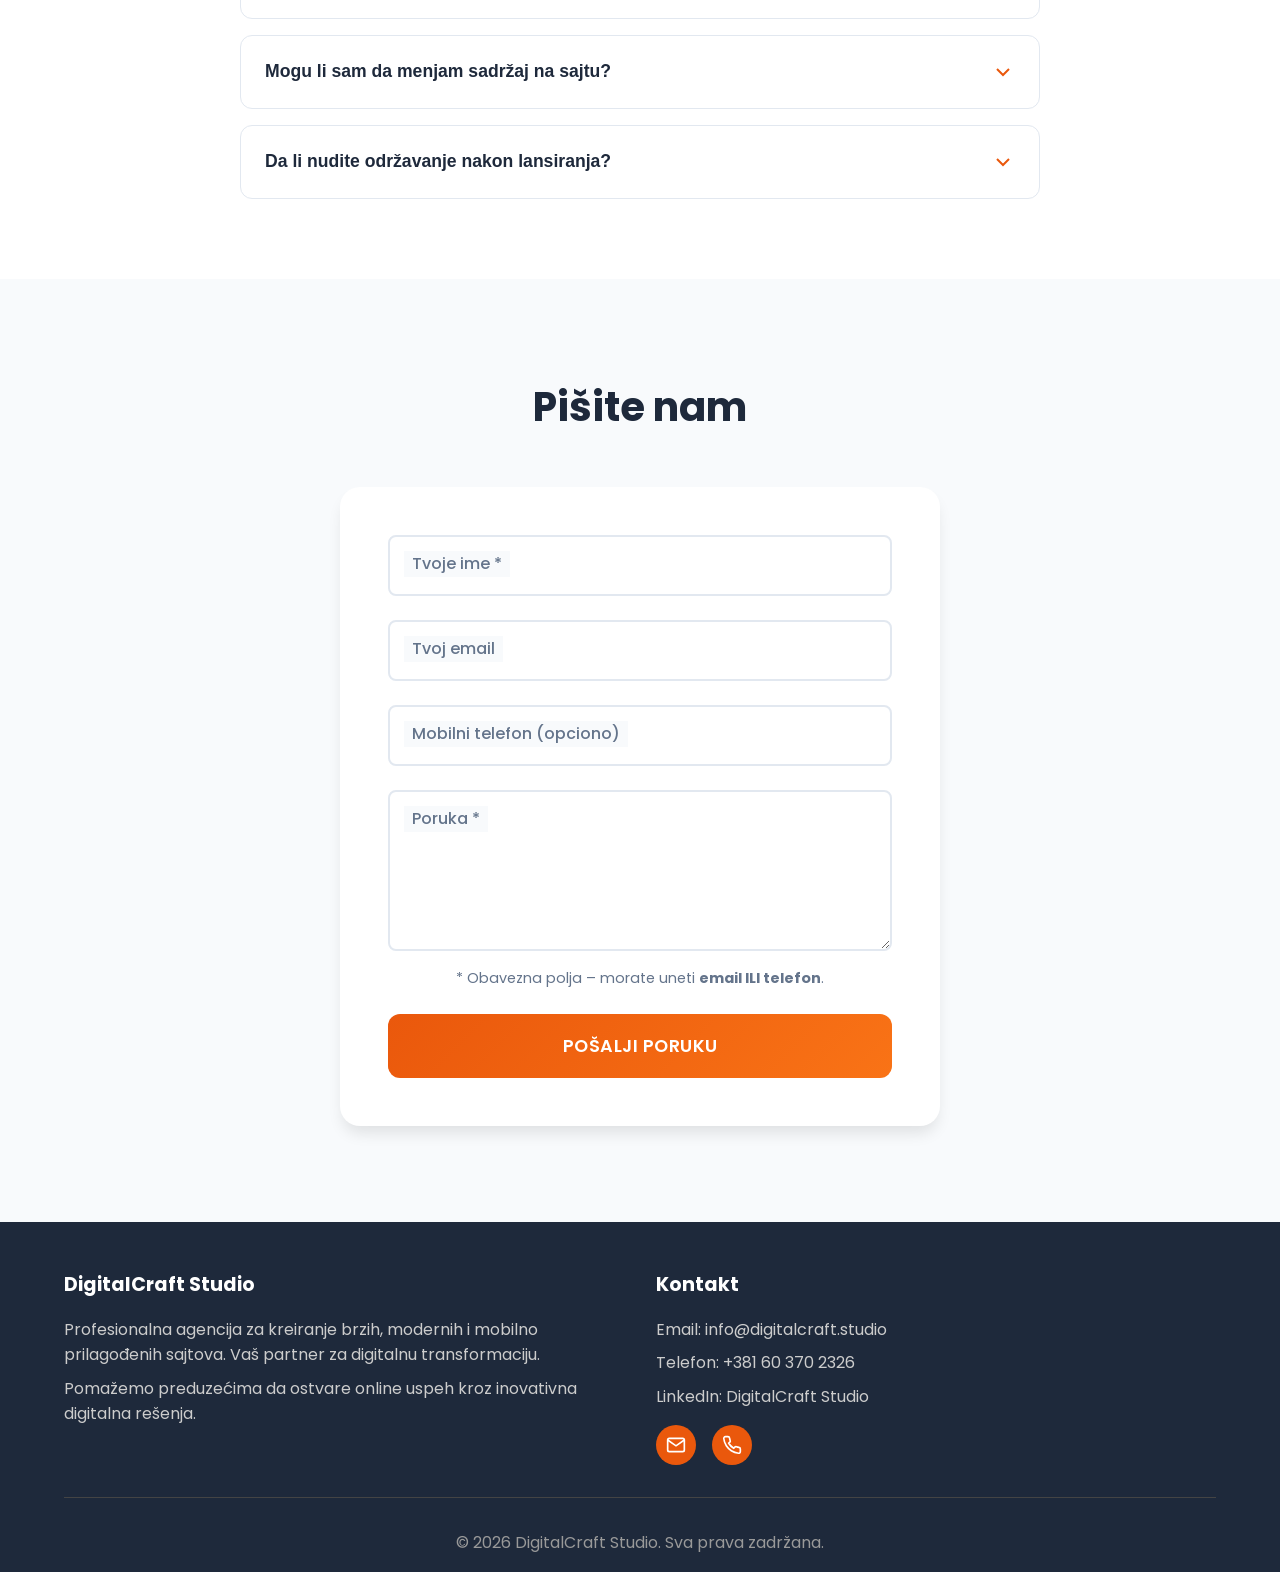
==== commit 7141cd67: "Add Google Site Verification meta tag" ====
--- a/index.html
+++ b/index.html
@@ -1,128 +1,278 @@
 <!DOCTYPE html>
-<html lang="en">
+<html lang="sr">
 
 <head>
   <meta charset="UTF-8" />
   <meta name="viewport" content="width=device-width, initial-scale=1.0" />
   <meta name="description"
-    content="Professional web developer offering modern, responsive websites with clean code and stunning design." />
-  <title>Marko | Web Developer</title>
+    content="DigitalCraft Studio - Profesionalna agencija za kreiranje savremenih, responzivnih sajtova. Vaš partner za digitalnu transformaciju." />
+  <meta name="google-site-verification" content="ZTXzDl7yowcAmA0m9cqvAe7C9rAl6eoeOapLijd7yF0" />
+  <title>DigitalCraft Studio | Web Development Agency</title>
   <link rel="preconnect" href="https://fonts.googleapis.com" />
   <link rel="preconnect" href="https://fonts.gstatic.com" crossorigin />
-  <link href="https://fonts.googleapis.com/css2?family=Inter:wght@300;400;500;600;700&display=swap" rel="stylesheet" />
+  <link href="https://fonts.googleapis.com/css2?family=Poppins:wght@300;400;500;600;700;800&display=swap" rel="stylesheet" />
+  <link rel="alternate" hreflang="en" href="en/index.html" />
+  <link rel="alternate" hreflang="sr" href="index.html" />
   <link rel="stylesheet" href="style.css" />
 </head>
 
 <body>
   <!-- Header -->
   <header class="header">
-    <a href="#hero" class="logo">Marko Web</a>
+    <a href="#hero" class="logo">DigitalCraft Studio</a>
 
     <nav class="nav-menu" id="navMenu" aria-label="Main navigation">
-      <a href="#hero">Pocetna</a>
+      <a href="#hero">Početna</a>
       <a href="#services">Usluge</a>
-      <a href="#projects">Radovi</a>
-      <a href="#about">O meni</a>
-      <a href="#faq">FAQ</a>
+      <a href="#projects">Portfolio</a>
+      <a href="#about">O nama</a>
+      <a href="#process">Proces rada</a>
       <a href="#contact">Kontakt</a>
     </nav>
 
-    <button id="hamburger" class="hamburger" aria-label="Toggle navigation" aria-expanded="false">
-      <span class="hamburger-icon"></span>
-    </button>
+    <div class="header-actions">
+      <a href="en/index.html" class="lang-switch" aria-label="Switch to English">
+        <span class="lang-flag">EN</span>
+      </a>
+      <button id="hamburger" class="hamburger" aria-label="Toggle navigation" aria-expanded="false">
+        <span class="hamburger-icon"></span>
+      </button>
+    </div>
   </header>
 
   <section class="hero" id="hero">
+    <canvas id="heroCanvas"></canvas>
+    <div class="hero-glow" id="heroGlow"></div>
     <div class="hero-content">
-      <h1 class="dynamic-title">
-        <span class="static-part">Kreiram web sajtove koji</span>
-        <span class="dynamic-part"></span>
-      </h1>
-      <p class="hero-p">Brzi, moderni i mobilno prilagođeni sajtovi za startupove, fitnes trenere i lokalne biznise,
-        napravljeni da
-        privuku klijente i povećaju prodaju.</p>
-      <a href="#contact" class="btn-hero">Napravi mi sajt</a>
+      <h1>Pretvaramo posetioce u klijente kroz brze i moderne web sajtove</h1>
+      <p class="hero-p">Pomažemo malim i srednjim biznisima da dobiju više klijenata kroz web sajtove koji izgledaju profesionalno i rade 24/7 za njih.</p>
+      <div class="hero-buttons">
+        <a href="#contact" class="btn-hero">Započni projekat</a>
+        <a href="#services" class="btn-hero-secondary">Naše usluge</a>
+      </div>
     </div>
   </section>
   <section class="stats-section">
   <div class="container">
     <div class="stats-grid">
       <div class="stat-item">
-        <div class="stat-number">50+</div>
+        <div class="stat-number">100+</div>
         <div class="stat-label">zadovoljnih klijenata</div>
       </div>
       <div class="stat-item">
-        <div class="stat-number">45+</div>
-        <div class="stat-label">razrađenih biznisa</div>
+        <div class="stat-number">80+</div>
+        <div class="stat-label">uspešnih projekata</div>
       </div>
       <div class="stat-item">
-        <div class="stat-number">45+</div>
-        <div class="stat-label">sajtova pokrenuto</div>
+        <div class="stat-number">5+</div>
+        <div class="stat-label">godina iskustva</div>
       </div>
       <div class="stat-item">
-        <div class="stat-number">100%</div>
-        <div class="stat-label">mobilno prilagođeno</div>
+        <div class="stat-number">24/7</div>
+        <div class="stat-label">podrška klijentima</div>
       </div>
     </div>
   </div>
 </section>
   
-  
+  <!-- Benefits Section - Kako web sajt rešava vaše probleme -->
+  <section class="benefits-section">
+    <div class="container">
+      <div class="benefits-header">
+        <h2>Zašto vam treba profesionalan web sajt?</h2>
+        <p class="benefits-subtitle">Svaki dan bez sajta gubite potencijalne klijente. Evo kako web sajt rešava vaše najveće poslovne izazove:</p>
+      </div>
+      
+      <div class="benefits-grid">
+        <div class="benefit-card">
+          <div class="benefit-icon">
+            <svg fill="none" stroke="currentColor" stroke-width="2" viewBox="0 0 24 24">
+              <path d="M12 8v4l3 3m6-3a9 9 0 11-18 0 9 9 0 0118 0z"></path>
+            </svg>
+          </div>
+          <h3>Radite 24/7 bez dodatnih troškova</h3>
+          <p><strong>Problem:</strong> Ne možete biti dostupni klijentima 24 sata<br>
+          <strong>Rešenje:</strong> Sajt predstavlja vašu uslugu, prikazuje cene i omogućava kontakt u bilo koje doba</p>
+        </div>
+
+        <div class="benefit-card">
+          <div class="benefit-icon">
+            <svg fill="none" stroke="currentColor" stroke-width="2" viewBox="0 0 24 24">
+              <path d="M21 21l-6-6m2-5a7 7 0 11-14 0 7 7 0 0114 0z"></path>
+            </svg>
+          </div>
+          <h3>Klijenti vas lako pronalaze na Google-u</h3>
+          <p><strong>Problem:</strong> Konkurencija vas "zaklanja" u pretrazi<br>
+          <strong>Rešenje:</strong> SEO optimizovan sajt vas postavlja ispred konkurencije u lokalnim pretragama</p>
+        </div>
+
+        <div class="benefit-card">
+          <div class="benefit-icon">
+            <svg fill="none" stroke="currentColor" stroke-width="2" viewBox="0 0 24 24">
+              <path d="M9 12l2 2 4-4m5.618-4.016A11.955 11.955 0 0112 2.944a11.955 11.955 0 01-8.618 3.04A12.02 12.02 0 003 9c0 5.591 3.824 10.29 9 11.622 5.176-1.332 9-6.03 9-11.622 0-1.042-.133-2.052-.382-3.016z"></path>
+            </svg>
+          </div>
+          <h3>Gradite poverenje i kredibilitet</h3>
+          <p><strong>Problem:</strong> Klijenti sumnjaju u nepoznate biznise<br>
+          <strong>Rešenje:</strong> Profesionalan sajt sa portfoliom i recenzijama utvrđuje vašu ekspertizu</p>
+        </div>
+
+        <div class="benefit-card">
+          <div class="benefit-icon">
+            <svg fill="none" stroke="currentColor" stroke-width="2" viewBox="0 0 24 24">
+              <path d="M13 10V3L4 14h7v7l9-11h-7z"></path>
+            </svg>
+          </div>
+          <h3>Automatski privlačite kvalitetne klijente</h3>
+          <p><strong>Problem:</strong> Gubite vreme na objašnjavanje osnovnih stvari<br>
+          <strong>Rešenje:</strong> Sajt "filtrira" klijente - dolaze pripremljeni i zainteresovani</p>
+        </div>
+
+        <div class="benefit-card">
+          <div class="benefit-icon">
+            <svg fill="none" stroke="currentColor" stroke-width="2" viewBox="0 0 24 24">
+              <path d="M12 8c-1.657 0-3 .895-3 2s1.343 2 3 2 3 .895 3 2-1.343 2-3 2m0-8c1.11 0 2.08.402 2.599 1M12 8V7m0 1v8m0 0v1m0-1c-1.11 0-2.08-.402-2.599-1"></path>
+            </svg>
+          </div>
+          <h3>Povećavate prihod bez dodatnog rada</h3>
+          <p><strong>Problem:</strong> Ograničeni ste brojem klijenata koje možete lično kontaktirati<br>
+          <strong>Rešenje:</strong> Sajt privlači, educiše i priprema klijente dok se fokusirate na posao</p>
+        </div>
+
+        <div class="benefit-card">
+          <div class="benefit-icon">
+            <svg fill="none" stroke="currentColor" stroke-width="2" viewBox="0 0 24 24">
+              <path d="M12 18h.01M8 21h8a2 2 0 002-2V5a2 2 0 00-2-2H8a2 2 0 00-2 2v14a2 2 0 002 2z"></path>
+            </svg>
+          </div>
+          <h3>Mobilne pretrage = više klijenata</h3>
+          <p><strong>Problem:</strong> 80% ljudi traži usluge na telefonu<br>
+          <strong>Rešenje:</strong> Mobilno optimizovan sajt hvata klijente "u pokretu" kada odmah traže uslugu</p>
+        </div>
+      </div>
+    </div>
+  </section>
 
 
   <!-- Usluge -->
-  <section id="services" class="services">
-    <div class="container">
-      <h2>Moje usluge</h2>
-      <div class="services-grid">
-        <div class="service-card">
-          <div class="card-inner">
-            <div class="card-front">
-              <h3>Web dizajn</h3>
-              <p>Moderni i intuitivni izgled sajta.</p>
-            </div>
-            <div class="card-back">
-              <p>Pravim čiste, atraktivne i mobilno prilagođene dizajne koji korisnicima omogućavaju da lako pronađu ono
-                što im treba — bez zbrke i preteranosti.</p>
-            </div>
-          </div>
-        </div>
-
-        <div class="service-card">
-          <div class="card-inner">
-            <div class="card-front">
-              <h3>Web development</h3>
-              <p>Brzi, pristupačni i stabilni sajtovi.</p>
-            </div>
-            <div class="card-back">
-              <p>Kodiram ručno u HTML, CSS i JavaScript — bez nepotrebnih alata. Rezultat? Sajt koji se brzo učitava,
-                radi svuda i lako se održava.</p>
-            </div>
-          </div>
-        </div>
-
-        <div class="service-card">
-          <div class="card-inner">
-            <div class="card-front">
-              <h3>Landing stranice</h3>
-              <p>Sajtovi koji pretvaraju posetioce u klijente.</p>
-            </div>
-            <div class="card-back">
-              <p>Jednostranični sajtovi napravljeni da prodaju: jasan poziv na akciju, optimizovan za mobilne uređaje i
-                brzo učitavanje — da ne izgubiš klijenta.</p>
-            </div>
-          </div>
-        </div>
-
-        <div class="service-card">
-          <div class="card-inner">
-            <div class="card-front">
-              <h3>SEO optimizacija</h3>
-              <p>Bolja vidljivost na Google pretrazi.</p>
-            </div>
-            <div class="card-back">
-              <p>Podešavam naslove, opise, slike i strukturu sajta tako da Google bolje razume tvoju uslugu — posebno za
-                lokalne pretrage u tvojoj okolini.</p>
+  <section id="services" class="services-modern">
+    <div class="container">
+      <div class="services-header">
+        <h2>Naša digitalna rešenja</h2>
+        <p class="services-subtitle">Kombinujemo napredne tehnologije i kreativni dizajn</p>
+      </div>
+
+      <div class="services-grid-modern">
+        <!-- Service 1 -->
+        <div class="service-item" data-service="design">
+          <div class="service-number">01</div>
+          <div class="service-content">
+            <div class="service-icon">
+              <svg fill="none" stroke="currentColor" stroke-width="1.5" viewBox="0 0 24 24">
+                <path d="M9.53 16.122a3 3 0 00-5.78 1.128 2.25 2.25 0 01-2.4 2.245 4.5 4.5 0 008.4-2.245c0-.399-.078-.78-.22-1.128zm0 0a15.998 15.998 0 003.388-1.62m-5.043-.025a15.994 15.994 0 011.622-3.395m3.42 3.42a15.995 15.995 0 004.764-4.648l3.876-5.814a1.151 1.151 0 00-1.597-1.597L14.146 6.32a15.996 15.996 0 00-4.649 4.763m3.42 3.42a6.776 6.776 0 00-3.42-3.42"></path>
+              </svg>
+            </div>
+            <h3>UI/UX Dizajn</h3>
+            <p>Kreiranje intuitivnih korisničkih interfejsa sa fokusom na konverziju i korisnost</p>
+            <div class="service-tech">
+              <span>Figma</span>
+              <span>Adobe XD</span>
+              <span>Prototyping</span>
+            </div>
+          </div>
+        </div>
+
+        <!-- Service 2 -->
+        <div class="service-item" data-service="development">
+          <div class="service-number">02</div>
+          <div class="service-content">
+            <div class="service-icon">
+              <svg fill="none" stroke="currentColor" stroke-width="1.5" viewBox="0 0 24 24">
+                <path d="M17.25 6.75L22.5 12l-5.25 5.25m-10.5 0L1.5 12l5.25-5.25m7.5-3l-4.5 16.5"></path>
+              </svg>
+            </div>
+            <h3>Frontend Development</h3>
+            <p>Moderne, brze i responzivne web aplikacije sa najnovijim tehnologijama</p>
+            <div class="service-tech">
+              <span>React</span>
+              <span>Next.js</span>
+              <span>TypeScript</span>
+            </div>
+          </div>
+        </div>
+
+        <!-- Service 3 -->
+        <div class="service-item" data-service="optimization">
+          <div class="service-number">03</div>
+          <div class="service-content">
+            <div class="service-icon">
+              <svg fill="none" stroke="currentColor" stroke-width="1.5" viewBox="0 0 24 24">
+                <path d="M3.75 13.5l10.5-11.25L12 10.5h8.25L9.75 21.75 12 13.5H3.75z"></path>
+              </svg>
+            </div>
+            <h3>Performance & SEO</h3>
+            <p>Optimizacija za brzinu, konverziju i visoku poziciju na Google pretrazi</p>
+            <div class="service-tech">
+              <span>Core Web Vitals</span>
+              <span>SEO</span>
+              <span>Analytics</span>
+            </div>
+          </div>
+        </div>
+
+        <!-- Service 4 -->
+        <div class="service-item" data-service="ecommerce">
+          <div class="service-number">04</div>
+          <div class="service-content">
+            <div class="service-icon">
+              <svg fill="none" stroke="currentColor" stroke-width="1.5" viewBox="0 0 24 24">
+                <path d="M15.75 10.5V6a3.75 3.75 0 10-7.5 0v4.5m11.356-1.993l1.263 12c.07.665-.45 1.243-1.119 1.243H4.25a1.125 1.125 0 01-1.12-1.243l1.264-12A1.125 1.125 0 015.513 7.5h12.974c.576 0 1.059.435 1.119.993z"></path>
+              </svg>
+            </div>
+            <h3>E-commerce Solutions</h3>
+            <p>Kompletni online prodavnice sa integracijama za plaćanje i upravljanje</p>
+            <div class="service-tech">
+              <span>Shopify</span>
+              <span>WooCommerce</span>
+              <span>Stripe</span>
+            </div>
+          </div>
+        </div>
+
+        <!-- Service 5 -->
+        <div class="service-item" data-service="automation">
+          <div class="service-number">05</div>
+          <div class="service-content">
+            <div class="service-icon">
+              <svg fill="none" stroke="currentColor" stroke-width="1.5" viewBox="0 0 24 24">
+                <path d="M4.5 12a7.5 7.5 0 0015 0m-15 0a7.5 7.5 0 1115 0m-15 0H3m16.5 0H21m-1.5 0H12m-8.457 3.077l1.41-.513m14.095-5.13l1.41-.513M5.106 17.785l1.15-.964m11.49-9.642l1.149-.964M7.501 19.795l.75-1.3m7.5-12.99l.75-1.3m-6.063 16.658l.26-1.477m2.605-14.772l.26-1.477m0 17.726l-.26-1.477M10.698 4.614l-.26-1.477M16.5 19.794l-.75-1.299M7.5 4.205L12 12m6.894 5.785l-1.149-.964M6.256 7.178l-1.15-.964m15.352 8.864l-1.41-.513M4.954 9.435l-1.41-.514M12.002 12l-3.75 6.495"></path>
+              </svg>
+            </div>
+            <h3>Marketing Automation</h3>
+            <p>Automatski sistemi za praćenje posetilaca, email marketing i lead generaciju</p>
+            <div class="service-tech">
+              <span>Google Analytics</span>
+              <span>CRM Integration</span>
+              <span>Email Marketing</span>
+            </div>
+          </div>
+        </div>
+
+        <!-- Service 6 -->
+        <div class="service-item" data-service="support">
+          <div class="service-number">06</div>
+          <div class="service-content">
+            <div class="service-icon">
+              <svg fill="none" stroke="currentColor" stroke-width="1.5" viewBox="0 0 24 24">
+                <path d="M18.364 5.636l-3.536 3.536m0 5.656l3.536 3.536M9.172 9.172L5.636 5.636m3.536 9.192L5.636 18.364M21 12a9 9 0 11-18 0 9 9 0 0118 0zm-5 0a4 4 0 11-8 0 4 4 0 018 0z"></path>
+              </svg>
+            </div>
+            <h3>24/7 Podrška</h3>
+            <p>Kontinuirano praćenje performansi, sigurnosni backup i tehnička podrška</p>
+            <div class="service-tech">
+              <span>Monitoring</span>
+              <span>Backup</span>
+              <span>Updates</span>
             </div>
           </div>
         </div>
@@ -156,7 +306,7 @@
   <!-- Projekti -->
   <section id="projects" class="projects">
     <div class="container">
-      <h2>Skoro odradjeni projekti</h2>
+      <h2>Nedavno odrađeni projekti</h2>
       <div class="projects-grid">
         <div class="project-card">
           <div class="project-image">
@@ -245,250 +395,218 @@
     <div class="container">
       <div class="about-content">
         <div class="about-text">
-          <h2>O meni</h2>
+          <h2>O nama</h2>
           <p>
-            Zovem se Marko i pravim <strong>brze, moderne i mobilno prilagođene sajtove</strong> za lokalne biznise,
-            fitnes trenera i startups.
-            Moja misija je jednostavna: <strong>pomoći vlasnicima biznisa koji još nisu na internetu da dobiju prvi,
-              efikasan sajt — bez tehničkog žargona, bez nepotrebnih troškova i bez gubljenja vremena.</strong>
+            <strong>DigitalCraft Studio</strong> je agencija specijalizovana za kreiranje <strong>brzih, modernih i mobilno prilagođenih sajtova</strong> za lokalne biznise,
+            startups i preduzetnike. Naša misija je jednostavna: <strong>pomoćićemo vlasnicima biznisa da ostvare online uspeh kroz inovativna digitalna rešenja — bez tehničkog žargona, bez nepotrebnih troškova i bez gubljenja vremena.</strong>
           </p>
           <p>
-            Ako još uvek nemaš sajt, verovatno gubiš klijente svakog dana. Ljudi danas prvo traže usluge na Googleu ili
+            Ako vaš biznis još uvek nema sajt, verovatno gubite klijente svakog dana. Ljudi danas prvo traže usluge na Googleu ili
             Instagramu —
-            a ako te nema, biraju nekog drugog. Ja ti pravim <strong>sajt koji radi za tebe</strong>: privlači klijente,
-            objašnjava tvoju uslugu i povećava prodaju —
-            čak i dok spavaš.
+            a ako vas nema, biraju nekog drugog. Mi vam kreiramo <strong>sajt koji radi za vas</strong>: privlači klijente,
+            objašnjava vašu uslugu i povećava prodaju —
+            čak i dok spavate.
           </p>
           <p>
-            Bez sajta, veliki deo tvoje vrednosti ostaje nevidljiv.
-            Sajt koji jasno prikazuje tvoj pristup, usluge i način rada ne samo da privlači prave klijente – već i štedi
-            tvoje vreme,
-            jer ljudi dolaze već upoznati s onim što nudiš.
-            To znači manje objašnjavanja, više smislenih razgovora – i više prostora za ono što stvarno voliš da radiš.
+            Bez sajta, veliki deo vaše vrednosti ostaje nevidljiv.
+            Sajt koji jasno prikazuje vaš pristup, usluge i način rada ne samo da privlači prave klijente – već i štedi
+            vaše vreme,
+            jer ljudi dolaze već upoznati s onim što nudite.
+            To znači manje objašnjavanja, više smislenih razgovora – i više prostora za ono što stvarno volite da radite.
           </p>
           <p>
-            Ne prodajem "dizajn". Prodajem <strong>rezultate</strong>.
+            Ne prodajemo "dizajn". Prodajemo <strong>rezultate</strong>.
           </p>
         </div>
         <div class="about-image">
-          <img src="CV.webp" alt="Marko - Web Developer" />
+          <img src="images/CV.jpg" alt="DigitalCraft Studio Tim" />
         </div>
       </div>
     </div>
   </section>
   <!-- Proces rada -->
-  <section class="workflow" id="workflow">
-    <div class="container">
-      <h2>Proces rada</h2>
+  <section class="workflow" id="process">
+    <div class="container">
+      <h2>Naš proces rada</h2>
       <ol class="steps">
         <li>
           <h3>Konsultacija</h3>
-          <p>Razgovaramo o tvojim ciljevima, ciljnoj publici i funkcionalnostima koje su ti potrebne.</p>
+          <p>Razgovaramo s vama o ciljevima, ciljnoj publici i funkcionalnostima koje su vam potrebne.</p>
         </li>
         <li>
           <h3>Dizajn</h3>
-          <p>Kreiram moderan, mobilno-prilagođen mockup koji odražava tvoj brend.</p>
+          <p>Kreiramo moderan, mobilno-prilagođen mockup koji odražava vaš brend.</p>
         </li>
         <li>
           <h3>Razvoj</h3>
-          <p>Prevodim dizajn u brz, pristupačan i SEO-optimizovan sajt.</p>
+          <p>Prevodimo dizajn u brz, pristupačan i SEO-optimizovan sajt.</p>
         </li>
         <li>
           <h3>Testiranje</h3>
-          <p>Proveravam performanse, kompatibilnost i ispravnost na svim uređajima.</p>
+          <p>Proveravamo performanse, kompatibilnost i ispravnost na svim uređajima.</p>
         </li>
         <li>
           <h3>Lansiranje</h3>
-          <p>Pokrećem sajt i obezbeđujem osnovnu SEO optimizaciju i Google integracije.</p>
+          <p>Pokrećemo sajt i obezbeđujemo osnovnu SEO optimizaciju i Google integracije.</p>
         </li>
       </ol>
     </div>
   </section>
 
-  <!-- FAQ -->
-  <section class="faq" id="faq" itemscope itemtype="https://schema.org/FAQPage">
-    <div class="container">
-      <h2>Često postavljana pitanja</h2>
-      <div class="faq-items">
-        <!-- 1 -->
-        <div class="faq-item" itemscope itemprop="mainEntity" itemtype="https://schema.org/Question">
-          <button class="faq-question" aria-expanded="false" itemprop="name">
-            Koliko traje izrada sajta?
+  <!-- Reci naših klijenata -->
+  <section class="testimonials-new" id="testimonials">
+    <div class="container">
+      <div class="section-header">
+        <h2>Šta kažu naši klijenti</h2>
+        <p class="section-subtitle">Više od 50 uspešnih projekata - ovo su njihova iskustva</p>
+      </div>
+      
+      <div class="testimonials-grid">
+        <!-- Testimonial 1 -->
+        <div class="testimonial-item">
+          <div class="testimonial-content">
+            <div class="quote-icon">"</div>
+            <p>"Konačno imam sajt koji radi 24/7 za moj biznis! Klijenti se sada sami javljaju preko sajta, a ja štedim vreme jer ne moram svima da objašnjavam osnovne stvari."</p>
+            <div class="rating">
+              <span>⭐</span><span>⭐</span><span>⭐</span><span>⭐</span><span>⭐</span>
+            </div>
+          </div>
+          <div class="client-info">
+            <img src="images/luka.png" alt="Luka Đorđević" class="client-avatar">
+            <div class="client-details">
+              <h4>Luka Đorđević</h4>
+              <span>Personalni trener, Beograd</span>
+            </div>
+          </div>
+        </div>
+
+        <!-- Testimonial 2 -->
+        <div class="testimonial-item">
+          <div class="testimonial-content">
+            <div class="quote-icon">"</div>
+            <p>"Gosti često kažu da su nas našli preko sajta i da im je bilo lako da vide jelovnik i rezervišu sto. Sajt nam je doneo mnogo novih klijenata."</p>
+            <div class="rating">
+              <span>⭐</span><span>⭐</span><span>⭐</span><span>⭐</span><span>⭐</span>
+            </div>
+          </div>
+          <div class="client-info">
+            <img src="images/restoran.png" alt="Marko Stanković" class="client-avatar">
+            <div class="client-details">
+              <h4>Marko Stanković</h4>
+              <span>Vlasnik restorana, Novi Sad</span>
+            </div>
+          </div>
+        </div>
+
+        <!-- Testimonial 3 -->
+        <div class="testimonial-item">
+          <div class="testimonial-content">
+            <div class="quote-icon">"</div>
+            <p>"Potreban mi je bio profesionalan online prisustvo. Sada imam landing stranicu koja jasno objašnjava moje usluge i privlači prave klijente. Fantastičan posao!"</p>
+            <div class="rating">
+              <span>⭐</span><span>⭐</span><span>⭐</span><span>⭐</span><span>⭐</span>
+            </div>
+          </div>
+          <div class="client-info">
+            <img src="images/coach.png" alt="Jelena Milić" class="client-avatar">
+            <div class="client-details">
+              <h4>Jelena Milić</h4>
+              <span>Life & Career Coach</span>
+            </div>
+          </div>
+        </div>
+      </div>
+    </div>
+  </section>
+
+  <!-- Često postavljana pitanja -->
+  <section class="faq-new" id="faq">
+    <div class="container">
+      <div class="section-header">
+        <h2>Često postavljana pitanja</h2>
+        <p class="section-subtitle">Odgovori na najčešća pitanja o izradi web sajtova</p>
+      </div>
+      
+      <div class="faq-container">
+        <div class="faq-item-new">
+          <button class="faq-question-new">
+            <span>Koliko košta izrada web sajta?</span>
+            <svg class="faq-icon" width="24" height="24" viewBox="0 0 24 24" fill="none" stroke="currentColor" stroke-width="2">
+              <path d="M6 9l6 6 6-6"/>
+            </svg>
           </button>
-          <div class="faq-answer">
-            <p itemprop="text">Većina sajtova je spremna za 7–14 dana od trenutka kada se potvrdi dizajn i sadržaj.</p>
-          </div>
-        </div>
-        <!-- 2 -->
-        <div class="faq-item" itemscope itemprop="mainEntity" itemtype="https://schema.org/Question">
-          <button class="faq-question" aria-expanded="false" itemprop="name">
-            Da li uključuješ hosting i domen?
+          <div class="faq-answer-new">
+            <p>Cena zavisi od složenosti projekta. Osnovni business sajt košta od 300-600€, dok kompleksniji projekti sa e-commerce funkcionalnošću mogu biti 800-1500€. Prije početka rada, uvek dajemo detaljnu procenu troškova.</p>
+          </div>
+        </div>
+
+        <div class="faq-item-new">
+          <button class="faq-question-new">
+            <span>Koliko dugo traje izrada sajta?</span>
+            <svg class="faq-icon" width="24" height="24" viewBox="0 0 24 24" fill="none" stroke="currentColor" stroke-width="2">
+              <path d="M6 9l6 6 6-6"/>
+            </svg>
           </button>
-          <div class="faq-answer">
-            <p itemprop="text">Hosting i domen nisu uključeni u osnovnu cenu, ali mogu ti pomoći da ih podesiš ako već
-              imaš, ili preporučiti pouzdane provajdere.</p>
-          </div>
-        </div>
-        <!-- 3 -->
-        <div class="faq-item" itemscope itemprop="mainEntity" itemtype="https://schema.org/Question">
-          <button class="faq-question" aria-expanded="false" itemprop="name">
-            Da li pružaš održavanje posle lansiranja?
+          <div class="faq-answer-new">
+            <p>Standardni business sajt je gotov za 5-10 radnih dana od potvrde dizajna i sadržaja. Kompleksniji projekti mogu trajati 2-4 nedelje. Održavaćemo vas informisanih o napretku tokom celog procesa.</p>
+          </div>
+        </div>
+
+        <div class="faq-item-new">
+          <button class="faq-question-new">
+            <span>Da li sajt radi na mobilnim telefonima?</span>
+            <svg class="faq-icon" width="24" height="24" viewBox="0 0 24 24" fill="none" stroke="currentColor" stroke-width="2">
+              <path d="M6 9l6 6 6-6"/>
+            </svg>
           </button>
-          <div class="faq-answer">
-            <p itemprop="text">Da! Nudim i pakete mesečnog održavanja – ažuriranje sadržaja, sigurnosnih ispravki i SEO
-              optimizacije.</p>
-          </div>
-        </div>
-        <!-- 4 -->
-        <div class="faq-item" itemscope itemprop="mainEntity" itemtype="https://schema.org/Question">
-          <button class="faq-question" aria-expanded="false" itemprop="name">
-            Da li moj sajt radi na mobilnim uređajima?
+          <div class="faq-answer-new">
+            <p>Apsolutno! Svi naši sajtovi su potpuno responzivni i prilagođeni svim uređajima - telefoni, tableti, laptopovi i desktop računari. Više od 70% posetilaca koristi mobilne uređaje, pa to je naš prioritet.</p>
+          </div>
+        </div>
+
+        <div class="faq-item-new">
+          <button class="faq-question-new">
+            <span>Da li uključujete hosting i domen?</span>
+            <svg class="faq-icon" width="24" height="24" viewBox="0 0 24 24" fill="none" stroke="currentColor" stroke-width="2">
+              <path d="M6 9l6 6 6-6"/>
+            </svg>
           </button>
-          <div class="faq-answer">
-            <p itemprop="text">Apsolutno! Svi sajtovi koje pravim su potpuno responsive i optimizovani za mobilne
-              uređaje – ključno za Google rangiranje i korisničko iskustvo.</p>
-          </div>
-        </div>
-        <!-- 5 -->
-        <div class="faq-item" itemscope itemprop="mainEntity" itemtype="https://schema.org/Question">
-          <button class="faq-question" aria-expanded="false" itemprop="name">
-            Da li je sajt brz i optimizovan za performanse?
+          <div class="faq-answer-new">
+            <p>Hosting i domen se plaćaju odvojeno (oko 50-100€ godišnje). Možemo vam pomoći da ih kupite i podesimo, ili radimo sa vašim postojećim provajderom. Preporučićemo najbolje opcije za vaše potrebe.</p>
+          </div>
+        </div>
+
+        <div class="faq-item-new">
+          <button class="faq-question-new">
+            <span>Mogu li sam da menjam sadržaj na sajtu?</span>
+            <svg class="faq-icon" width="24" height="24" viewBox="0 0 24 24" fill="none" stroke="currentColor" stroke-width="2">
+              <path d="M6 9l6 6 6-6"/>
+            </svg>
           </button>
-          <div class="faq-answer">
-            <p itemprop="text">Da. Optimizujem svaku sliku, kod i strukturu da sajt učitava za manje od 2 sekunde – što
-              je ključno za konverzije i SEO.</p>
-          </div>
-        </div>
-        <!-- 6 -->
-        
-      </div>
-    </div>
-  </section>
-  
-  <section class="testimonials-section">
-  <div class="container">
-    <div class="testimonials-header">
-      <h2>Reci naših klijenata</h2>
-      <h3>Šta kažu nakon što im napravimo sajt</h3>
-      <p>Više od 30 preduzeća je počelo svoju digitalnu priču uz nas</p>
-      <div class="nav-buttons">
-        <button class="nav-btn prev" aria-label="Prethodni testimonijal">←</button>
-        <button class="nav-btn next" aria-label="Sledeći testimonijal">→</button>
-      </div>
-    </div>
-
-    <div class="testimonials-slider">
-      <!-- 1. Fitnes trener -->
-      <div class="testimonial-card">
-        <div class="stars">
-          <span>⭐</span><span>⭐</span><span>⭐</span><span>⭐</span><span>⭐</span>
-        </div>
-        <p>Sajt mi je potpuno promenio igru! Sada klijenti mogu da vide moje programe, cene i da se odmah prijave. Već sam popunio dva nova termina samo iz sajta.</p>
-        <div class="client-info">
-          <img src="images/luka.png" alt="Luka Đorđević" class="avatar">
-          <div>
-            <div class="client-name">Luka Đorđević</div>
-            <div class="client-role">Personalni trener</div>
-          </div>
-        </div>
-      </div>
-
-      <!-- 2. Vlasnik restorana -->
-      <div class="testimonial-card">
-        <div class="stars">
-          <span>⭐</span><span>⭐</span><span>⭐</span><span>⭐</span><span>⭐</span>
-        </div>
-        <p>Konačno imam sajt koji prikazuje jelovnik, radno vreme i omogućava rezervacije. Gosti kažu da im je lako da pronađu sve informacije — čak i na telefonu!</p>
-        <div class="client-info">
-          <img src="images/restoran.png" alt="Marko Stanković" class="avatar">
-          <div>
-            <div class="client-name">Marko Stanković</div>
-            <div class="client-role">Vlasnik restorana „Balkan Bistro“</div>
-          </div>
-        </div>
-      </div>
-
-      <!-- 3. Online coach -->
-      <div class="testimonial-card">
-        <div class="stars">
-          <span>⭐</span><span>⭐</span><span>⭐</span><span>⭐</span><span>⭐</span>
-        </div>
-        <p>Kao online coach, bio mi je hitno potreban profesionalan izgled. Sada imam landing stranicu koja jasno objašnjava moje usluge i privlači prave ljude. Hvala ti, Marko!</p>
-        <div class="client-info">
-          <img src="images/coach.png" alt="Jelena Milić" class="avatar">
-          <div>
-            <div class="client-name">Jelena Milić</div>
-            <div class="client-role">Life & Career Coach</div>
-          </div>
-        </div>
-      </div>
-
-      <!-- 4. Psihoterapeut -->
-      <div class="testimonial-card">
-        <div class="stars">
-          <span>⭐</span><span>⭐</span><span>⭐</span><span>⭐</span><span>⭐</span>
-        </div>
-        <p>Potrebna mi je bila diskretna, ali jasna prezentacija usluga. Sajt je savršeno urađen — profesionalan, miran i lako navigabilan. Klijenti često kažu da su se osećali sigurno već na prvi pogled.</p>
-        <div class="client-info">
-          <img src="images/dragana-psihoterapeut.jpg" alt="Dragana Kovačević" class="avatar">
-          <div>
-            <div class="client-name">Dragana Kovačević</div>
-            <div class="client-role">Psihoterapeut</div>
-          </div>
-        </div>
-      </div>
-
-      <!-- 5. Preduzetnik (digitalne usluge) -->
-      <div class="testimonial-card">
-        <div class="stars">
-          <span>⭐</span><span>⭐</span><span>⭐</span><span>⭐</span><span>⭐</span>
-        </div>
-        <p>Kao preduzetnik u IT sektoru, znao sam koliko je važan prvi utisak. Moja nova stranica izgleda moderno, brzo se učitava i odlično funkcioniše na svim uređajima. Preporučujem svima!</p>
-        <div class="client-info">
-          <img src="images/nikola-it.jpg" alt="Nikola Petrović" class="avatar">
-          <div>
-            <div class="client-name">Nikola Petrović</div>
-            <div class="client-role">Osnivač digitalne agencije</div>
-          </div>
-        </div>
-      </div>
-
-      <!-- 6. Vlasnica kozmetičkog salona -->
-      <div class="testimonial-card">
-        <div class="stars">
-          <span>⭐</span><span>⭐</span><span>⭐</span><span>⭐</span><span>⭐</span>
-        </div>
-        <p>Moje klijentkinje stalno su me pitali za sajt gde mogu da vide usluge i cene. Sad imaju sve na jednom mestu — čak i mogućnost da zakazuju termin direktno. Neverovatno olakšanje!</p>
-        <div class="client-info">
-          <img src="images/ivana-salon.jpg" alt="Ivana Jovanović" class="avatar">
-          <div>
-            <div class="client-name">Ivana Jovanović</div>
-            <div class="client-role">Vlasnica kozmetičkog salona</div>
-          </div>
-        </div>
-      </div>
-
-      <!-- 7. Online edukator -->
-      <div class="testimonial-card">
-        <div class="stars">
-          <span>⭐</span><span>⭐</span><span>⭐</span><span>⭐</span><span>⭐</span>
-        </div>
-        <p>Pravim online kurseve za roditelje, a sajt mi je pomogao da dostignem mnogo širu publiku. Ljudi lako pronalaze moje sadržaje i kontaktiraju me za saradnju. Vredelo je svaki dinar!</p>
-        <div class="client-info">
-          <img src="images/marija-edu.jpg" alt="Marija Simić" class="avatar">
-          <div>
-            <div class="client-name">Marija Simić</div>
-            <div class="client-role">Edukator za roditeljske veštine</div>
-          </div>
-        </div>
-      </div>
-    </div>
-  </div>
-</section>
+          <div class="faq-answer-new">
+            <p>Da! Možete birati između statičkih sajtova (gde mi menjamo sadržaj po potrebi) ili CMS sistema (WordPress) gde sami možete da ažurirate tekst, slike i cene. Dajemo vam i obuku kako da koristite sistem.</p>
+          </div>
+        </div>
+
+        <div class="faq-item-new">
+          <button class="faq-question-new">
+            <span>Da li nudite održavanje nakon lansiranja?</span>
+            <svg class="faq-icon" width="24" height="24" viewBox="0 0 24 24" fill="none" stroke="currentColor" stroke-width="2">
+              <path d="M6 9l6 6 6-6"/>
+            </svg>
+          </button>
+          <div class="faq-answer-new">
+            <p>Da, nudimo različite pakete održavanja: osnovno (sigurnosni backup, ažuriranje), standardno (+ manje izmene sadržaja) i premium (+ SEO optimizacija, analitika). Cene su od 30€ mesečno.</p>
+          </div>
+        </div>
+      </div>
+    </div>
+  </section>
+
 
   <section id="contact" class="contact">
     <div class="container">
-      <h2>Piši mi</h2>
+      <h2>Pišite nam</h2>
       <form id="contactForm">
         <!-- Za zaštitu od spam botova -->
         <input type="text" name="_gotcha" style="display:none !important;" tabindex="-1" autocomplete="off">
@@ -515,7 +633,7 @@
           * Obavezna polja – morate uneti <strong>email ILI telefon</strong>.
         </p>
 
-        <button type="submit" class="btn">Pošalji poruku</button>
+        <button type="submit" class="btn-submit">Pošalji poruku</button>
       </form>
     </div>
   </section>
@@ -536,35 +654,44 @@
   <div class="container">
     <div class="footer-content">
       <div class="footer-info">
-        <p>Marko Web — brzi, moderni i mobilno prilagođeni sajtovi za tvoj biznis.</p>
+        <h3>DigitalCraft Studio</h3>
+        <p>Profesionalna agencija za kreiranje brzih, modernih i mobilno prilagođenih sajtova. Vaš partner za digitalnu transformaciju.</p>
+        <p>Pomažemo preduzećima da ostvare online uspeh kroz inovativna digitalna rešenja.</p>
       </div>
       <div class="footer-contact">
-        <a href="https://www.linkedin.com/in/marko-bogdan-036506171/" target="_blank" rel="noopener" aria-label="LinkedIn">
-          <svg xmlns="http://www.w3.org/2000/svg" width="20" height="20" viewBox="0 0 24 24" fill="none" stroke="currentColor" stroke-width="2">
-            <path d="M16 8a6 6 0 0 1 6 6v7h-4v-7a2 2 0 0 0-2-2 2 2 0 0 0-2 2v7h-4v-7a6 6 0 0 1 6-6z"></path>
-            <rect x="2" y="9" width="4" height="12"></rect>
-            <circle cx="4" cy="4" r="2"></circle>
-          </svg>
-        </a>
-        <a href="mailto:1markobogdan1@gmail.com" aria-label="Email">
-          <svg xmlns="http://www.w3.org/2000/svg" width="20" height="20" viewBox="0 0 24 24" fill="none" stroke="currentColor" stroke-width="2">
-            <path d="M4 4h16c1.1 0 2 .9 2 2v12c0 1.1-.9 2-2 2H4c-1.1 0-2-.9-2-2V6c0-1.1.9-2 2-2z"></path>
-            <polyline points="22,6 12,13 2,6"></polyline>
-          </svg>
-        </a>
-        <a href="tel:+381603702326" aria-label="Pozovi me">
-          <svg xmlns="http://www.w3.org/2000/svg" width="20" height="20" viewBox="0 0 24 24" fill="none" stroke="currentColor" stroke-width="2">
-            <path d="M22 16.92v3a2 2 0 0 1-2.18 2 19.79 19.79 0 0 1-8.63-3.07 19.5 19.5 0 0 1-6-6 19.79 19.79 0 0 1-3.07-8.67A2 2 0 0 1 4.11 2h3a2 2 0 0 1 2 1.72 12.84 12.84 0 0 0 .7 2.81 2 2 0 0 1-.45 2.11L8.09 9.91a16 16 0 0 0 6 6l1.27-1.27a2 2 0 0 1 2.11-.45 12.84 12.84 0 0 0 2.81.7A2 2 0 0 1 22 16.92z"></path>
-          </svg>
-        </a>
+        <h3>Kontakt</h3>
+        <p>Email: info@digitalcraft.studio</p>
+        <p>Telefon: +381 60 370 2326</p>
+        <p>LinkedIn: DigitalCraft Studio</p>
+        <div class="social-links">
+          <a href="mailto:info@digitalcraft.studio" aria-label="Email">
+            <svg xmlns="http://www.w3.org/2000/svg" width="20" height="20" viewBox="0 0 24 24" fill="none" stroke="currentColor" stroke-width="2">
+              <path d="M4 4h16c1.1 0 2 .9 2 2v12c0 1.1-.9 2-2 2H4c-1.1 0-2-.9-2-2V6c0-1.1.9-2 2-2z"></path>
+              <polyline points="22,6 12,13 2,6"></polyline>
+            </svg>
+          </a>
+          <a href="tel:+381603702326" aria-label="Pozovite nas">
+            <svg xmlns="http://www.w3.org/2000/svg" width="20" height="20" viewBox="0 0 24 24" fill="none" stroke="currentColor" stroke-width="2">
+              <path d="M22 16.92v3a2 2 0 0 1-2.18 2 19.79 19.79 0 0 1-8.63-3.07 19.5 19.5 0 0 1-6-6 19.79 19.79 0 0 1-3.07-8.67A2 2 0 0 1 4.11 2h3a2 2 0 0 1 2 1.72 12.84 12.84 0 0 0 .7 2.81 2 2 0 0 1-.45 2.11L8.09 9.91a16 16 0 0 0 6 6l1.27-1.27a2 2 0 0 1 2.11-.45 12.84 12.84 0 0 0 2.81.7A2 2 0 0 1 22 16.92z"></path>
+            </svg>
+          </a>
+        </div>
       </div>
     </div>
     <div class="footer-bottom">
-      <p>&copy; <span id="year"></span> MarkoWeb +381603702326 <br>All rights reserved.</p>
+      <p>&copy; <span id="year">2024</span> DigitalCraft Studio. Sva prava zadržana.</p>
     </div>
   </div>
 </footer>
 
+  <!-- WhatsApp Sticky Button -->
+  <a href="https://wa.me/381603702326?text=Po%C5%A1tovani%2C%20zanima%20me%20usluga%20web%20sajta%20za%20moj%20biznis." target="_blank" rel="noopener" class="whatsapp-sticky" id="whatsappBtn" aria-label="Kontaktirajte nas preko WhatsApp-a">
+    <svg xmlns="http://www.w3.org/2000/svg" width="28" height="28" viewBox="0 0 24 24" fill="white">
+      <path d="M17.472 14.382c-.297-.149-1.758-.867-2.03-.967-.273-.099-.471-.148-.67.15-.197.297-.767.966-.94 1.164-.173.199-.347.223-.644.075-.297-.15-1.255-.463-2.39-1.475-.883-.788-1.48-1.761-1.653-2.059-.173-.297-.018-.458.13-.606.134-.133.298-.347.446-.52.149-.174.198-.298.298-.497.099-.198.05-.371-.025-.52-.075-.149-.669-1.612-.916-2.207-.242-.579-.487-.5-.669-.51-.173-.008-.371-.01-.57-.01-.198 0-.52.074-.792.372-.272.297-1.04 1.016-1.04 2.479 0 1.462 1.065 2.875 1.213 3.074.149.198 2.096 3.2 5.077 4.487.709.306 1.262.489 1.694.625.712.227 1.36.195 1.871.118.571-.085 1.758-.719 2.006-1.413.248-.694.248-1.289.173-1.413-.074-.124-.272-.198-.57-.347m-5.421 7.403h-.004a9.87 9.87 0 01-5.031-1.378l-.361-.214-3.741.982.998-3.648-.235-.374a9.86 9.86 0 01-1.51-5.26c.001-5.45 4.436-9.884 9.888-9.884 2.64 0 5.122 1.03 6.988 2.898a9.825 9.825 0 012.893 6.994c-.003 5.45-4.437 9.884-9.885 9.884m8.413-18.297A11.815 11.815 0 0012.05 0C5.495 0 .16 5.335.157 11.892c0 2.096.547 4.142 1.588 5.945L.057 24l6.305-1.654a11.882 11.882 0 005.683 1.448h.005c6.554 0 11.89-5.335 11.893-11.893a11.821 11.821 0 00-3.48-8.413z"/>
+    </svg>
+    <span class="whatsapp-tooltip">Pišite nam na WhatsApp</span>
+  </a>
+
   <script src="script.js"></script>
 </body>
 
--- a/style.css
+++ b/style.css
@@ -1,3 +1,5 @@
+/* DigitalCraft Studio - Modern Light Theme */
+
 /* Reset & Variables */
 *,
 *::before,
@@ -8,18 +10,24 @@
 }
 
 :root {
-  --bg: #0b0b0b;
-  --text: #ffffff;
-  --text-light: #cccccc;
-  --accent: #6366f1;
-  --card-bg: #111;
-  --border: #222;
+  --bg: #ffffff;
+  --bg-secondary: #f8fafc;
+  --text: #1e293b;
+  --text-light: #64748b;
+  --accent: #ea580c;
+  --accent-light: #fed7aa;
+  --card-bg: #ffffff;
+  --border: #e2e8f0;
+  --border-light: #f1f5f9;
   --white: #ffffff;
+  --shadow: 0 4px 6px -1px rgb(0 0 0 / 0.1);
+  --shadow-lg: 0 10px 15px -3px rgb(0 0 0 / 0.1);
+  --gradient-primary: linear-gradient(135deg, var(--accent), #f97316);
 }
 
 body {
-  font-family: 'Inter', sans-serif;
-  background: linear-gradient(135deg, #1a1a1a 0%, #0a0a0a 100%);
+  font-family: 'Poppins', sans-serif;
+  background: var(--bg);
   color: var(--text);
   line-height: 1.6;
   overflow-x: hidden;
@@ -41,71 +49,26 @@
   justify-content: space-between;
   align-items: center;
   padding: 1.25rem 2rem;
-  background: linear-gradient(to bottom, rgba(243, 245, 247, 0.15), rgba(121, 7, 121, 0));
+  background: rgba(255, 255, 255, 0.95);
   backdrop-filter: blur(8px);
   -webkit-backdrop-filter: blur(8px);
-  border-bottom: 1px solid rgba(255, 255, 255, 0.1);
+  border-bottom: 1px solid var(--border);
   position: sticky;
   top: 0;
   z-index: 1000;
+  box-shadow: var(--shadow);
 }
 
 .logo {
   font-size: 1.5rem;
   font-weight: 700;
-  color: var(--text);
-}
-
-/* Hamburger */
-.hamburger {
-  display: none;
-  background: none;
-  border: none;
-  cursor: pointer;
-  padding: 0.5rem;
-  z-index: 1001;
-}
-
-.hamburger-icon,
-.hamburger-icon::before,
-.hamburger-icon::after {
-  display: block;
-  width: 24px;
-  height: 2px;
-  background: var(--text);
-  transition: 0.3s ease;
-}
-
-.hamburger-icon {
-  position: relative;
-}
-
-.hamburger-icon::before {
-  content: '';
-  position: absolute;
-  top: -6px;
-}
-
-.hamburger-icon::after {
-  content: '';
-  position: absolute;
-  bottom: -6px;
-}
-
-/* Active state: X */
-#hamburger[aria-expanded="true"] .hamburger-icon {
-  background: transparent;
-}
-
-#hamburger[aria-expanded="true"] .hamburger-icon::before {
-  transform: rotate(45deg) translate(5px, 5px);
-}
-
-#hamburger[aria-expanded="true"] .hamburger-icon::after {
-  transform: rotate(-45deg) translate(5px, -5px);
-}
-
-/* Nav Menu - Desktop */
+  background: var(--gradient-primary);
+  -webkit-background-clip: text;
+  -webkit-text-fill-color: transparent;
+  background-clip: text;
+}
+
+/* Navigation */
 .nav-menu {
   display: flex;
   gap: 2rem;
@@ -115,6 +78,8 @@
   font-weight: 500;
   position: relative;
   padding: 0.5rem 0;
+  color: var(--text);
+  transition: color 0.3s ease;
 }
 
 .nav-menu a::after {
@@ -128,8 +93,60 @@
   transition: width 0.3s;
 }
 
+.nav-menu a:hover {
+  color: var(--accent);
+}
+
 .nav-menu a:hover::after {
   width: 100%;
+}
+
+/* Hamburger */
+.hamburger {
+  display: none;
+  background: none;
+  border: none;
+  cursor: pointer;
+  padding: 0.5rem;
+  z-index: 1001;
+}
+
+.hamburger-icon,
+.hamburger-icon::before,
+.hamburger-icon::after {
+  display: block;
+  width: 24px;
+  height: 2px;
+  background: var(--text);
+  transition: 0.3s ease;
+}
+
+.hamburger-icon {
+  position: relative;
+}
+
+.hamburger-icon::before {
+  content: '';
+  position: absolute;
+  top: -6px;
+}
+
+.hamburger-icon::after {
+  content: '';
+  position: absolute;
+  bottom: -6px;
+}
+
+#hamburger[aria-expanded="true"] .hamburger-icon {
+  background: transparent;
+}
+
+#hamburger[aria-expanded="true"] .hamburger-icon::before {
+  transform: rotate(45deg) translate(5px, 5px);
+}
+
+#hamburger[aria-expanded="true"] .hamburger-icon::after {
+  transform: rotate(-45deg) translate(5px, -5px);
 }
 
 /* Mobile Menu */
@@ -148,18 +165,17 @@
     padding: 2rem 0;
     gap: 1.5rem;
     align-items: center;
-    box-shadow: 0 10px 15px rgba(0, 0, 0, 0.1);
-    clip-path: polygon(0 0, 100% 0, 100% 0, 0 0);
-    transition: clip-path 0.4s ease-in-out;
-    display: flex;
+    transform: translateX(-100%);
+    transition: transform 0.3s ease;
+    box-shadow: var(--shadow-lg);
+    border-top: 1px solid var(--border);
   }
 
   .nav-menu.active {
-    clip-path: polygon(0 0, 100% 0, 100% 100%, 0 100%);
+    transform: translateX(0);
   }
 
   .nav-menu a {
-    color: var(--bg);
     font-size: 1.25rem;
     padding: 0;
   }
@@ -173,220 +189,568 @@
 section {
   padding: 5rem 0;
 }
-.section {
+
+h2 {
+  font-size: 2.5rem;
+  font-weight: 700;
+  text-align: center;
+  margin-bottom: 3rem;
+  color: var(--text);
+}
+
+/* Hero Section */
+.hero {
+  min-height: 100vh;
+  display: flex;
+  justify-content: center;
+  align-items: center;
+  padding: 0 1.5rem;
+  background: #0a0a0a;
+  text-align: center;
+  position: relative;
+  overflow: hidden;
+}
+
+.hero::before {
+  content: '';
+  position: absolute;
+  top: -50%;
+  left: -50%;
+  width: 200%;
+  height: 200%;
+  background: 
+    radial-gradient(ellipse at 20% 50%, rgba(234, 88, 12, 0.12) 0%, transparent 50%),
+    radial-gradient(ellipse at 80% 20%, rgba(124, 58, 237, 0.08) 0%, transparent 50%),
+    radial-gradient(ellipse at 50% 80%, rgba(6, 182, 212, 0.06) 0%, transparent 50%);
+  animation: heroGradientShift 12s ease-in-out infinite;
+  z-index: 0;
+}
+
+.hero::after {
+  content: '';
+  position: absolute;
+  inset: 0;
+  background: 
+    radial-gradient(circle at 30% 40%, rgba(234, 88, 12, 0.06) 0%, transparent 40%),
+    radial-gradient(circle at 70% 60%, rgba(251, 146, 60, 0.04) 0%, transparent 40%);
+  animation: heroGradientPulse 8s ease-in-out infinite alternate;
+  z-index: 0;
+}
+
+@keyframes heroGradientShift {
+  0%, 100% { transform: translate(0, 0) rotate(0deg); }
+  33% { transform: translate(2%, -2%) rotate(1deg); }
+  66% { transform: translate(-1%, 1%) rotate(-0.5deg); }
+}
+
+@keyframes heroGradientPulse {
+  0% { opacity: 0.5; transform: scale(1); }
+  100% { opacity: 1; transform: scale(1.05); }
+}
+
+#heroCanvas {
+  position: absolute;
+  top: 0;
+  left: 0;
+  width: 100%;
+  height: 100%;
+  pointer-events: none;
+  z-index: 1;
+}
+
+.hero-glow {
+  position: absolute;
+  width: 500px;
+  height: 500px;
+  border-radius: 50%;
+  background: radial-gradient(circle, rgba(234, 88, 12, 0.15) 0%, transparent 70%);
+  pointer-events: none;
+  transform: translate(-50%, -50%);
+  transition: opacity 0.3s ease;
   opacity: 0;
-  transform: translateY(20px);
-  transition: opacity 0.6s ease, transform 0.6s ease;
-}
-
-.section.appear {
+  z-index: 1;
+}
+
+.hero:hover .hero-glow {
   opacity: 1;
-  transform: translateY(0);
-}
+}
+
+.hero-content {
+  max-width: 800px;
+  width: 100%;
+  position: relative;
+  z-index: 2;
+}
+
+.hero-content h1 {
+  font-size: clamp(2rem, 5vw, 3.5rem);
+  font-weight: 800;
+  line-height: 1.2;
+  margin-bottom: 1.5rem;
+  color: #f8fafc;
+  letter-spacing: -0.02em;
+}
+
+.hero-content .hero-p {
+  color: #94a3b8;
+  font-size: clamp(0.95rem, 2vw, 1.25rem);
+  line-height: 1.7;
+  margin-bottom: 2rem;
+  max-width: 600px;
+  margin-left: auto;
+  margin-right: auto;
+}
+
+.hero-content .btn-hero {
+  padding: clamp(0.75rem, 2vw, 1rem) clamp(1.5rem, 3vw, 2.5rem);
+  font-size: clamp(0.85rem, 1.5vw, 1rem);
+}
+
 .dynamic-title {
-  font-size: clamp(2rem, 7vw, 4rem);
+  font-size: clamp(2.5rem, 7vw, 4.5rem);
   font-weight: 700;
   line-height: 1.2;
   margin-bottom: 1.5rem;
   text-align: center;
-  width: 100%;
-  display: flex;
-  justify-content: center;
-  align-items: flex-end;
-  flex-wrap: wrap;
-  gap: 0.25ch;
-}
-.hero h1,
-.dynamic-title {
-  /* Ostali tvoji stilovi (font-size, gradient...) ostaju */
-  font-size: clamp(2rem, 8vw, 4rem);
-  font-weight: 700;
-  line-height: 1.2;
-  text-align: center;
-  margin-bottom: 1.5rem;
-  background: linear-gradient(to right, #ffffff, #a0a0a0);
-  -webkit-background-clip: text;
-  background-clip: text;
-  color: transparent;
-
-  /* 🔑 Ključna promena: fiksna visina */
-  min-height: 6rem; /* dovoljno za 2 reda čak i na malim ekranima */
+  min-height: 6rem;
   display: flex;
   flex-direction: column;
   justify-content: center;
   align-items: center;
 }
-.hero .static-part,
-.hero .dynamic-part {
+
+.static-part {
+  color: var(--text);
   display: block;
   text-align: center;
   width: 100%;
 }
 
-/* Statični deo — ima isti gradient kao i ranije */
-.static-part {
-  background: linear-gradient(to right, #ffffff, #a0a0a0);
+/* Enhanced typewriter effect - smoother */
+.dynamic-part {
+  background: var(--gradient-primary);
   -webkit-background-clip: text;
+  -webkit-text-fill-color: transparent;
   background-clip: text;
-  color: transparent;
-  white-space: normal;
-  
-}
-
-/* Dinamički deo — mora da "nasledi" stil, ali se menja JS-om */
-.dynamic-part {
-  background: linear-gradient(to right, #ffffff, #a0a0a0);
-  -webkit-background-clip: text;
-  background-clip: text;
-  color: transparent;
-  min-width: 0.5ch; /* da ne nestane potpuno */
-  overflow: hidden;
-  
-  vertical-align: bottom;
-}
-
-/* Kursor (samo kada se kuca) */
+  display: block;
+  text-align: center;
+  width: 100%;
+  min-height: 1.2em;
+  position: relative;
+  transition: all 0.1s ease;
+}
+
 .dynamic-part::after {
   content: "|";
-  color: #ffffff;
+  color: var(--accent);
   margin-left: 4px;
   opacity: 1;
-  animation: blink 1s infinite;
-}
-
-@keyframes blink {
-  0%, 100% { opacity: 1; }
-  50% { opacity: 0; }
-}
-/* --- HERO SEKCIJA - Marko Web --- */
-.hero {
-  min-height: 100vh;
-  display: flex;
-  justify-content: center;
-  align-items: center;
-  padding: 0 1.5rem;
-  /* background: linear-gradient(135deg, #111111 0%, #0a0a0a 100%); */
-  /* background: radial-gradient(circle at 10% 20%, #4f00bc, #00cdac); */
-  background: linear-gradient(135deg, #1a1a2e, #16213e, #0f3460);
-  color: #ffffff;
-  text-align: center;
-  position: relative;
-}
-
-.hero-content {
-  max-width: 800px;
-  width: 100%;
-}
-
-.hero h1 {
-  font-size: clamp(2.5rem, 8vw, 4.5rem);
-  font-weight: 700;
-  line-height: 1.1;
-  margin-bottom: 1.5rem;
-  background: linear-gradient(to right, #ffffff, #a0a0a0);
-  -webkit-background-clip: text;
-  background-clip: text;
-  color: transparent;
-  opacity: 0;
-  transform: translateY(20px);
-  animation: fadeInUp 1s forwards 0.3s;
-}
-
-.hero p {
-  font-size: clamp(1rem, 3.5vw, 1.25rem);
-  color: #bbbbbb;
-  margin-bottom: 2.5rem;
-  line-height: 1.6;
-  opacity: 0;
-  transform: translateY(20px);
-  animation: fadeInUp 1s forwards 0.6s;
+  animation: smoothBlink 1.2s ease-in-out infinite;
+  -webkit-text-fill-color: var(--accent);
+  background: none;
+}
+
+@keyframes smoothBlink {
+  0%, 45% { opacity: 1; }
+  50%, 95% { opacity: 0.3; }
+  100% { opacity: 1; }
+}
+
+.hero-p {
+  font-size: 1.25rem;
+  color: var(--text-light);
+  margin-bottom: 2rem;
+  max-width: 600px;
+  margin-left: auto;
+  margin-right: auto;
 }
 
 .btn-hero {
   display: inline-block;
-  background: #ffffff;
-  color: #000000;
+  padding: 1rem 2rem;
+  background: var(--gradient-primary);
+  color: white;
   font-weight: 600;
-  padding: 1rem 2.5rem;
-  font-size: 1.1rem;
-  text-decoration: none;
-  border-radius: 50px;
+  border-radius: 8px;
+  transition: all 0.3s ease;
+  box-shadow: var(--shadow);
+  text-transform: uppercase;
+  letter-spacing: 0.5px;
+}
+
+.btn-hero:hover {
+  transform: translateY(-2px);
+  box-shadow: var(--shadow-lg);
+}
+
+/* Benefits Section - Problem/Solution Layout */
+.benefits-section {
+  background: var(--bg-secondary);
+  padding: 6rem 0;
+  position: relative;
+  overflow: hidden;
+}
+
+.benefits-section::before {
+  content: '';
+  position: absolute;
+  top: 0;
+  left: 0;
+  width: 100%;
+  height: 100%;
+  background: linear-gradient(135deg, var(--accent-light) 0%, transparent 70%);
+  opacity: 0.1;
+  z-index: 1;
+}
+
+.benefits-header {
+  text-align: center;
+  margin-bottom: 4rem;
+  position: relative;
+  z-index: 2;
+}
+
+.benefits-subtitle {
+  font-size: 1.25rem;
+  color: var(--text-light);
+  max-width: 700px;
+  margin: 1rem auto 0;
+  line-height: 1.7;
+}
+
+.benefits-grid {
+  display: grid;
+  grid-template-columns: repeat(auto-fit, minmax(350px, 1fr));
+  gap: 2rem;
+  position: relative;
+  z-index: 2;
+}
+
+.benefit-card {
+  background: var(--white);
+  padding: 2.5rem;
+  border-radius: 16px;
+  box-shadow: var(--shadow);
+  border-left: 4px solid var(--accent);
+  transition: all 0.3s ease;
+  position: relative;
+  overflow: hidden;
+}
+
+.benefit-card::before {
+  content: '';
+  position: absolute;
+  top: -50%;
+  right: -50%;
+  width: 100%;
+  height: 100%;
+  background: linear-gradient(45deg, transparent, var(--accent-light), transparent);
+  transform: rotate(45deg);
+  transition: transform 0.6s ease;
   opacity: 0;
-  transform: translateY(20px);
-  animation: fadeInUp 1s forwards 0.9s;
+}
+
+.benefit-card:hover {
+  transform: translateY(-8px);
+  box-shadow: var(--shadow-lg);
+}
+
+.benefit-card:hover::before {
+  opacity: 0.1;
+  transform: rotate(45deg) translate(50%, 50%);
+}
+
+.benefit-icon {
+  width: 60px;
+  height: 60px;
+  background: var(--gradient-primary);
+  border-radius: 12px;
+  display: flex;
+  align-items: center;
+  justify-content: center;
+  margin-bottom: 1.5rem;
+  position: relative;
+  z-index: 2;
+}
+
+.benefit-icon svg {
+  width: 28px;
+  height: 28px;
+  color: white;
+}
+
+.benefit-card h3 {
+  font-size: 1.5rem;
+  font-weight: 600;
+  color: var(--text);
+  margin-bottom: 1rem;
+  position: relative;
+  z-index: 2;
+}
+
+.benefit-card p {
+  color: var(--text-light);
+  line-height: 1.7;
+  position: relative;
+  z-index: 2;
+}
+
+.benefit-card p strong {
+  color: var(--text);
+  font-weight: 600;
+}
+
+/* Modern Services Section */
+.services-modern {
+  background: var(--white);
+  padding: 6rem 0;
+  position: relative;
+}
+
+.services-header {
+  text-align: center;
+  margin-bottom: 4rem;
+}
+
+.services-subtitle {
+  font-size: 1.25rem;
+  color: var(--text-light);
+  margin-top: 1rem;
+}
+
+.services-grid-modern {
+  display: grid;
+  grid-template-columns: repeat(auto-fit, minmax(380px, 1fr));
+  gap: 2rem;
+}
+
+.service-item {
+  background: var(--white);
+  border: 1px solid var(--border);
+  border-radius: 20px;
+  padding: 2.5rem;
+  position: relative;
+  transition: all 0.4s ease;
+  cursor: pointer;
+  overflow: hidden;
+}
+
+.service-item::before {
+  content: '';
+  position: absolute;
+  top: 0;
+  left: 0;
+  width: 0;
+  height: 100%;
+  background: var(--gradient-primary);
+  transition: width 0.6s ease;
+  z-index: 1;
+}
+
+.service-item:hover {
+  transform: translateY(-10px);
+  box-shadow: 0 20px 40px rgba(0, 0, 0, 0.1);
+  border-color: var(--accent);
+}
+
+.service-item:hover::before {
+  width: 100%;
+}
+
+.service-item:hover .service-content {
+  color: white;
+}
+
+.service-item:hover .service-number {
+  color: white;
+  background: rgba(255, 255, 255, 0.2);
+  border-color: rgba(255, 255, 255, 0.3);
+}
+
+.service-item:hover .service-icon {
+  background: rgba(255, 255, 255, 0.2);
+  border-color: rgba(255, 255, 255, 0.3);
+}
+
+.service-item:hover .service-tech span {
+  background: rgba(255, 255, 255, 0.2);
+  color: white;
+}
+
+.service-number {
+  position: absolute;
+  top: 2rem;
+  right: 2rem;
+  width: 50px;
+  height: 50px;
+  border: 2px solid var(--border);
+  border-radius: 50%;
+  display: flex;
+  align-items: center;
+  justify-content: center;
+  font-size: 1.25rem;
+  font-weight: 700;
+  color: var(--accent);
+  background: var(--white);
+  transition: all 0.4s ease;
+  z-index: 2;
+}
+
+.service-content {
+  position: relative;
+  z-index: 2;
+  transition: color 0.4s ease;
+}
+
+.service-icon {
+  width: 80px;
+  height: 80px;
+  border: 2px solid var(--border);
+  border-radius: 16px;
+  display: flex;
+  align-items: center;
+  justify-content: center;
+  margin-bottom: 2rem;
+  background: var(--bg-secondary);
+  transition: all 0.4s ease;
+}
+
+.service-icon svg {
+  width: 36px;
+  height: 36px;
+  color: var(--accent);
+  transition: color 0.4s ease;
+}
+
+.service-item:hover .service-icon svg {
+  color: white;
+}
+
+.service-content h3 {
+  font-size: 1.5rem;
+  font-weight: 600;
+  margin-bottom: 1rem;
+  color: var(--text);
+  transition: color 0.4s ease;
+}
+
+.service-content p {
+  color: var(--text-light);
+  line-height: 1.7;
+  margin-bottom: 2rem;
+  transition: color 0.4s ease;
+}
+
+.service-tech {
+  display: flex;
+  flex-wrap: wrap;
+  gap: 0.75rem;
+}
+
+.service-tech span {
+  background: var(--accent-light);
+  color: var(--accent);
+  padding: 0.5rem 1rem;
+  border-radius: 25px;
+  font-size: 0.875rem;
+  font-weight: 500;
+  transition: all 0.4s ease;
+}
+
+/* Responsive adjustments for benefits and services */
+@media (max-width: 768px) {
+  .benefits-grid {
+    grid-template-columns: 1fr;
+  }
+  
+  .benefit-card {
+    padding: 2rem;
+  }
+  
+  .services-grid-modern {
+    grid-template-columns: 1fr;
+  }
+  
+  .service-item {
+    padding: 2rem;
+  }
+  
+  .benefits-section,
+  .services-modern {
+    padding: 4rem 0;
+  }
+}
+
+/* Stats Section - Fixed layout */
+.stats-section {
+  background: var(--bg-secondary);
+  padding: 4rem 0;
+}
+
+.stats-grid {
+  display: grid;
+  grid-template-columns: repeat(auto-fit, minmax(200px, 1fr));
+  gap: 2rem;
+  text-align: center;
+}
+
+.stat-item {
+  padding: 2rem 1.5rem;
+  background: var(--white);
+  border-radius: 16px;
+  box-shadow: var(--shadow);
   transition: all 0.3s ease;
-  box-shadow: 0 4px 20px rgba(255, 255, 255, 0.15);
-}
-
-.btn-hero:hover {
-  background: #e0e0e0;
-  transform: translateY(-3px);
-  box-shadow: 0 6px 25px rgba(255, 255, 255, 0.25);
-}
-
-@keyframes fadeInUp {
+  opacity: 0;
+  transform: translateY(30px);
+  animation: statsFadeIn 0.8s ease forwards;
+}
+
+.stat-item:nth-child(1) { animation-delay: 0.1s; }
+.stat-item:nth-child(2) { animation-delay: 0.2s; }
+.stat-item:nth-child(3) { animation-delay: 0.3s; }
+.stat-item:nth-child(4) { animation-delay: 0.4s; }
+
+.stat-item:hover {
+  transform: translateY(-5px);
+  box-shadow: var(--shadow-lg);
+}
+
+@keyframes statsFadeIn {
   to {
     opacity: 1;
     transform: translateY(0);
   }
 }
-.hero .container {
-  max-width: 700px;
-}
-.hero-p {
-  margin-top: 30px;
-}
-
-.hero h1 {
-  font-size: clamp(2rem, 6vw, 3.5rem);
+
+.stat-number {
+  font-size: 3rem;
   font-weight: 800;
-  margin-bottom: 1rem;
-}
-#dynamic-text::after {
-  content: "|";
-  animation: blink 1s infinite;
-  margin-left: 4px;
   color: var(--accent);
-}
-
-@keyframes blink {
-  0%, 100% { opacity: 1; }
-  50% { opacity: 0; }
-}
-
-.hero p {
-  font-size: 1.1rem;
-  color: var(--text-light);
-  margin-bottom: 2rem;
-}
-
-.btn {
-  display: inline-block;
-  background: var(--accent);
-  color: white;
-  padding: 0.8rem 1.8rem;
-  border-radius: 4px;
-  font-weight: 600;
-  border: 2px solid var(--accent);
-  transition: all 0.3s;
-}
-
-.btn:hover {
-  background: transparent;
-  color: var(--accent);
-  transform: translateY(-2px);
-}
-/* --- Flip Card Services --- */
+  margin-bottom: 0.5rem;
+  font-family: 'Poppins', sans-serif;
+}
+
+.stat-label {
+  color: var(--text-light);
+  font-weight: 500;
+  font-size: 1rem;
+}
+
+/* Services Section */
+.services {
+  background: var(--white);
+}
+
 .services-grid {
   display: grid;
-  grid-template-columns: repeat(auto-fit, minmax(250px, 1fr));
+  grid-template-columns: repeat(auto-fit, minmax(280px, 1fr));
   gap: 2rem;
   margin-top: 2rem;
 }
 
 .service-card {
   height: 300px;
-  perspective: 1000px; /* omogućava 3D efekat */
+  perspective: 1000px;
 }
 
 .card-inner {
@@ -412,91 +776,112 @@
   flex-direction: column;
   justify-content: center;
   align-items: center;
-  padding: 1.5rem;
-  border-radius: 8px;
-  box-shadow: 0 6px 20px rgba(0, 0, 0, 0.15);
+  padding: 2rem;
+  border-radius: 12px;
+  box-shadow: var(--shadow);
 }
 
 .card-front {
-  background: #1a1a1a;
-  color: #ffffff;
+  background: var(--white);
+  border: 1px solid var(--border);
 }
 
 .card-back {
-  background: #252525;
-  color: #e0e0e0;
+  background: var(--accent);
+  color: white;
   transform: rotateY(180deg);
 }
 
 .card-front h3 {
-  margin-bottom: 0.75rem;
-  font-size: 1.4rem;
+  font-size: 1.5rem;
+  font-weight: 600;
+  margin-bottom: 1rem;
+  color: var(--text);
 }
 
 .card-front p {
-  color: #bbb;
+  color: var(--text-light);
   font-size: 1rem;
 }
 
 .card-back p {
   font-size: 1rem;
   line-height: 1.6;
-  max-width: 90%;
+}
+
+/* Devices Section */
+.devices-section {
+  background: var(--bg-secondary);
+}
+
+.devices-grid {
+  display: grid;
+  grid-template-columns: repeat(auto-fit, minmax(300px, 1fr));
+  gap: 3rem;
+  margin-top: 2rem;
+}
+
+.device-column {
+  text-align: center;
+  background: var(--white);
+  padding: 2rem;
+  border-radius: 12px;
+  box-shadow: var(--shadow);
+}
+
+.device-image {
+  margin-bottom: 1.5rem;
+}
+
+.device-image img {
+  max-width: 100%;
+  height: auto;
+}
+
+.device-column h3 {
+  font-size: 1.5rem;
+  font-weight: 600;
+  margin-bottom: 1rem;
+  color: var(--text);
+}
+
+.device-column p {
+  color: var(--text-light);
+  line-height: 1.6;
 }
 
 /* Projects Section */
 .projects {
-  padding: 5rem 0;
-  background: linear-gradient(135deg, #0f0f23 0%, #1e1b4b 50%, #312e81 100%);
-}
-
-.projects h2 {
-  text-align: center;
-  font-size: 2.25rem;
-  margin-bottom: 3rem;
-  position: relative;
-}
-
-.projects h2::after {
-  content: '';
-  display: block;
-  width: 80px;
-  height: 4px;
-  background: var(--accent);
-  margin: 1rem auto;
-  border-radius: 2px;
+  background: var(--white);
 }
 
 .projects-grid {
   display: grid;
   grid-template-columns: repeat(auto-fit, minmax(350px, 1fr));
-  gap: 2.5rem;
+  gap: 2rem;
   margin-top: 2rem;
 }
 
 .project-card {
-  background: var(--card-bg);
+  background: var(--white);
   border-radius: 12px;
   overflow: hidden;
-  transition: transform 0.3s ease, box-shadow 0.3s ease;
-  border: 1px solid var(--border);
+  box-shadow: var(--shadow);
+  transition: transform 0.3s ease;
 }
 
 .project-card:hover {
-  transform: translateY(-8px);
-  box-shadow: 0 12px 40px rgba(99, 102, 241, 0.2);
+  transform: translateY(-5px);
+  box-shadow: var(--shadow-lg);
 }
 
 .project-image {
-  width: 100%;
-  height: 220px;
   overflow: hidden;
-  position: relative;
 }
 
 .project-image img {
   width: 100%;
-  height: 100%;
+  height: 200px;
   object-fit: cover;
   transition: transform 0.3s ease;
 }
@@ -510,15 +895,32 @@
 }
 
 .project-content h3 {
-  font-size: 1.4rem;
-  margin-bottom: 0.8rem;
+  font-size: 1.25rem;
+  font-weight: 600;
+  margin-bottom: 1rem;
+  color: var(--text);
+}
+
+.project-content p {
+  color: var(--text-light);
+  margin-bottom: 1rem;
+  line-height: 1.6;
+}
+
+.project-tech {
+  display: flex;
+  flex-wrap: wrap;
+  gap: 0.5rem;
+  margin-bottom: 1rem;
+}
+
+.project-tech span {
+  background: var(--accent-light);
   color: var(--accent);
-}
-
-.project-content p {
-  color: var(--text-light);
-  margin-bottom: 1.2rem;
-  line-height: 1.6;
+  padding: 0.25rem 0.75rem;
+  border-radius: 20px;
+  font-size: 0.875rem;
+  font-weight: 500;
 }
 
 .project-status {
@@ -526,759 +928,955 @@
 }
 
 .status-badge {
-  background: rgba(255, 193, 7, 0.1);
-  color: #ffc107;
-  padding: 0.4rem 0.8rem;
+  background: #fef3c7;
+  color: #92400e;
+  padding: 0.25rem 0.75rem;
   border-radius: 20px;
-  font-size: 0.8rem;
+  font-size: 0.875rem;
   font-weight: 500;
-  border: 1px solid rgba(255, 193, 7, 0.3);
-}
-
-.project-tech {
-  display: flex;
-  flex-wrap: wrap;
-  gap: 0.5rem;
-  margin-bottom: 1.5rem;
-}
-
-.project-tech span {
-  background: rgba(99, 102, 241, 0.1);
-  color: var(--accent);
-  padding: 0.3rem 0.8rem;
-  border-radius: 20px;
-  font-size: 0.8rem;
-  border: 1px solid rgba(99, 102, 241, 0.3);
-}
-
-.project-links {
-  display: flex;
-  gap: 1rem;
 }
 
 .btn-project {
   display: inline-block;
-  background: var(--accent);
-  color: var(--white);
-  padding: 0.6rem 1.2rem;
+  padding: 0.75rem 1.5rem;
+  background: var(--gradient-primary);
+  color: white;
   border-radius: 6px;
   font-weight: 500;
-  text-decoration: none;
-  transition: background 0.3s ease;
-  font-size: 0.9rem;
+  transition: all 0.3s ease;
 }
 
 .btn-project:hover {
-  background: #5a5cf0;
-}
-
-@media (max-width: 768px) {
-  .projects-grid {
-    grid-template-columns: 1fr;
-    gap: 2rem;
-  }
-  
-  .project-card {
-    margin: 0 1rem;
-  }
-}
-
+  transform: translateY(-1px);
+  box-shadow: var(--shadow);
+}
+
+/* About Section */
 .about {
-  padding: 5rem 0;
-  background: linear-gradient(135deg, #1a1a2e, #16213e, #0f3460);
+  background: var(--bg-secondary);
 }
 
 .about-content {
-  display: flex;
+  display: grid;
+  grid-template-columns: 2fr 1fr;
+  gap: 3rem;
   align-items: center;
-  gap: 3rem;
-  flex-wrap: wrap;
-}
-
-.about-text {
-  flex: 1;
-  min-width: 300px;
 }
 
 .about-text h2 {
-  font-size: 2.25rem;
+  text-align: left;
   margin-bottom: 1.5rem;
-  position: relative;
-}
-
-.about-text h2::after {
-  content: '';
-  display: block;
-  width: 60px;
-  height: 4px;
-  background: var(--accent);
-  margin: 0.75rem auto 1.5rem;
-  border-radius: 2px;
 }
 
 .about-text p {
-  margin-bottom: 1.25rem;
-  line-height: 1.6;
-}
-
-.about-image {
-  flex: 1;
-  min-width: 300px;
-  display: flex;
-  justify-content: center;
+  margin-bottom: 1.5rem;
+  color: var(--text-light);
+  line-height: 1.7;
 }
 
 .about-image img {
   width: 100%;
-  max-width: 400px;
   height: auto;
   border-radius: 12px;
-  box-shadow: 0 8px 30px rgba(0, 0, 0, 0.5);
+  box-shadow: var(--shadow);
+}
+
+@media (max-width: 768px) {
+  .about-content {
+    grid-template-columns: 1fr;
+    text-align: center;
+  }
+}
+
+/* Workflow Section */
+.workflow {
+  background: var(--white);
+}
+
+.steps {
+  list-style: none;
+  display: grid;
+  grid-template-columns: repeat(auto-fit, minmax(250px, 1fr));
+  gap: 2rem;
+  counter-reset: step-counter;
+}
+
+.steps li {
+  counter-increment: step-counter;
+  background: var(--white);
+  padding: 2rem;
+  border-radius: 12px;
+  box-shadow: var(--shadow);
+  position: relative;
+  border-top: 4px solid var(--accent);
+}
+
+.steps li::before {
+  content: counter(step-counter);
+  position: absolute;
+  top: -15px;
+  left: 1.5rem;
+  background: var(--accent);
+  color: white;
+  width: 30px;
+  height: 30px;
+  border-radius: 50%;
+  display: flex;
+  align-items: center;
+  justify-content: center;
+  font-weight: 600;
+  font-size: 0.875rem;
+}
+
+.steps h3 {
+  font-size: 1.25rem;
+  font-weight: 600;
+  margin-bottom: 0.75rem;
+  color: var(--text);
+}
+
+.steps p {
+  color: var(--text-light);
+  line-height: 1.6;
+}
+
+/* FAQ Section */
+.faq {
+  background: var(--bg-secondary);
+}
+
+.faq-items {
+  max-width: 800px;
+  margin: 0 auto;
+}
+
+.faq-item {
+  background: var(--white);
+  border-radius: 8px;
+  margin-bottom: 1rem;
+  overflow: hidden;
+  box-shadow: var(--shadow);
+}
+
+.faq-question {
+  width: 100%;
+  background: none;
+  border: none;
+  padding: 1.5rem;
+  text-align: left;
+  cursor: pointer;
+  font-size: 1.125rem;
+  font-weight: 600;
+  color: var(--text);
+  display: flex;
+  justify-content: space-between;
+  align-items: center;
+}
+
+.faq-question::after {
+  content: '+';
+  font-size: 1.5rem;
   transition: transform 0.3s ease;
 }
 
-
-.about-image img:hover {
-  transform: scale(1.02);
-}
-/* stats*/
-/* Pretpostavljam da već imaš .container */
-.container {
-  width: 100%;
-  max-width: 1200px;
+.faq-question[aria-expanded="true"]::after {
+  transform: rotate(45deg);
+}
+
+.faq-answer {
+  max-height: 0;
+  overflow: hidden;
+  transition: max-height 0.3s ease;
+}
+
+.faq-answer p {
+  padding: 0 1.5rem 1.5rem;
+  color: var(--text-light);
+  line-height: 1.6;
+}
+
+/* Testimonials Carousel - Fixed */
+.testimonials-section {
+  background: var(--white);
+  padding: 6rem 0;
+}
+
+.testimonials-header {
+  text-align: center;
+  margin-bottom: 3rem;
+  position: relative;
+}
+
+.testimonials-header h3 {
+  font-size: 1.5rem;
+  color: var(--text-light);
+  margin-bottom: 1rem;
+}
+
+.testimonials-header p {
+  color: var(--text-light);
+  margin-bottom: 2rem;
+}
+
+.nav-buttons {
+  display: flex;
+  gap: 1rem;
+  justify-content: center;
+  margin-bottom: 2rem;
+}
+
+.nav-btn {
+  background: var(--accent);
+  color: white;
+  border: none;
+  width: 50px;
+  height: 50px;
+  border-radius: 50%;
+  cursor: pointer;
+  transition: all 0.3s ease;
+  font-size: 1.2rem;
+  display: flex;
+  align-items: center;
+  justify-content: center;
+}
+
+.nav-btn:hover {
+  transform: scale(1.1);
+  background: #d97706;
+}
+
+.nav-btn:disabled {
+  background: var(--border);
+  cursor: not-allowed;
+  transform: none;
+}
+
+/* Carousel Container */
+.testimonials-slider {
+  position: relative;
+  max-width: 800px;
   margin: 0 auto;
-  padding: 0 1.5rem;
-}
-
-.stats-section {
-  padding: 3rem 0;
-  background: #ffffff; /* ili tamna pozadina ako želiš kontrast */
+  overflow: hidden;
+  border-radius: 16px;
+}
+
+.testimonials-track {
+  display: flex;
+  transition: transform 0.5s ease;
+}
+
+.testimonial-card {
+  min-width: 100%;
+  background: var(--bg-secondary);
+  padding: 3rem;
+  border-radius: 16px;
   text-align: center;
-}
-
-.stats-grid {
-  display: grid;
-  grid-template-columns: repeat(auto-fit, minmax(200px, 1fr));
-  gap: 2rem;
+  box-shadow: var(--shadow);
+  flex-shrink: 0;
+}
+
+.stars {
+  margin-bottom: 2rem;
+  color: #fbbf24;
+  font-size: 1.2rem;
+}
+
+.testimonial-card p {
+  color: var(--text-light);
+  line-height: 1.7;
+  margin-bottom: 2rem;
+  font-style: italic;
+  font-size: 1.1rem;
+}
+
+.client-info {
+  display: flex;
   align-items: center;
-  justify-items: center;
-}
-
-.stat-item {
-  padding: 1.5rem 1rem;
-}
-
-.stat-number {
-  font-size: 2.5rem;
-  font-weight: 700;
-  color: #2563eb; /* plava boja – možeš zameniti */
-  line-height: 1;
-  margin-bottom: 0.5rem;
-}
-
-.stat-label {
-  font-size: 1.05rem;
-  color: #333;
-  font-weight: 500;
-  line-height: 1.4;
-}
-
-/* Services */
-.services h2,
-.about h2,
+  gap: 1rem;
+  justify-content: center;
+}
+
+.avatar {
+  width: 60px;
+  height: 60px;
+  border-radius: 50%;
+  object-fit: cover;
+  border: 3px solid var(--accent-light);
+}
+
+.client-name {
+  font-weight: 600;
+  color: var(--text);
+  font-size: 1.1rem;
+}
+
+.client-role {
+  color: var(--text-light);
+  font-size: 0.9rem;
+  margin-top: 0.25rem;
+}
+
+/* Contact Section - Enhanced Form Styling */
+.contact {
+  background: var(--bg-secondary);
+  padding: 6rem 0;
+}
+
 .contact h2 {
   text-align: center;
-  font-size: 2.25rem;
   margin-bottom: 3rem;
-  position: relative;
-}
-
-.services h2::after,
-.about h2::after,
-.contact h2::after {
-  content: '';
-  display: block;
-  width: 60px;
-  height: 4px;
-  background: var(--accent);
-  margin: 0.75rem auto;
-  border-radius: 2px;
-}
-
-.services-grid {
-  display: grid;
-  grid-template-columns: repeat(auto-fit, minmax(240px, 1fr));
-  gap: 2rem;
-}
-
-.service-card {
-  background: var(--card-bg);
-  border-radius: 8px;
-  text-align: center;
-  transition: transform 0.3s;
-  border-color: #6366f1;
-}
-
-.service-card:hover {
-  transform: translateY(-5px);
-  
-}
-
-.service-card h3 {
-  margin-bottom: 0.75rem;
-  font-size: 1.25rem;
-}
-
-.service-card p {
-  color: var(--text-light);
-}
-
-/* Contact Form */
-/* #contactForm {
-  max-width: 600px;
-  margin: 0 auto;
-  display: flex;
-  flex-direction: column;
-  gap: 1rem;
-}
-
-#contactForm input,
-#contactForm textarea {
-  padding: 0.8rem;
-  background: var(--card-bg);
-  border: 1px solid var(--border);
-  border-radius: 4px;
-  color: var(--text);
-  font-family: inherit;
-  font-size: 1rem;
-}
-
-#contactForm input:focus,
-#contactForm textarea:focus {
-  outline: none;
-  border-color: var(--accent);
-} */
- /* Kontakt forma – stilizacija */
-.contact {
-  padding: 5rem 0;
-}
-
-.contact h2 {
-  text-align: center;
-  font-size: 2.25rem;
-  margin-bottom: 2.5rem;
-  position: relative;
-}
-
-.contact h2::after {
-  content: '';
-  display: block;
-  width: 60px;
-  height: 4px;
-  background: var(--accent);
-  margin: 0.75rem auto;
-  border-radius: 2px;
 }
 
 #contactForm {
   max-width: 600px;
   margin: 0 auto;
-  display: flex;
-  flex-direction: column;
-  gap: 1.5rem;
-}
-
+  background: var(--white);
+  padding: 3rem;
+  border-radius: 20px;
+  box-shadow: var(--shadow-lg);
+}
+
+/* Form styles */
 .form-group {
   position: relative;
+  margin-bottom: 2rem;
 }
 
 .form-group input,
 .form-group textarea {
   width: 100%;
-  padding: 0.9rem 1rem;
-  background: var(--card-bg);
-  border: 1px solid var(--border);
-  border-radius: 8px;
+  padding: 1.2rem 1.5rem;
+  border: 2px solid var(--border);
+  border-radius: 12px;
+  background: var(--bg-secondary);
   color: var(--text);
-  font-family: 'Inter', sans-serif;
   font-size: 1rem;
-  resize: none; /* 🔒 onemogućava ručno proširivanje textarea */
-  outline: none;
-  transition: border-color 0.3s;
+  transition: all 0.3s ease;
+  font-family: 'Poppins', sans-serif;
 }
 
 .form-group input:focus,
 .form-group textarea:focus {
+  outline: none;
   border-color: var(--accent);
-}
-
-/* Animirani label */
+  background: var(--white);
+  transform: translateY(-2px);
+  box-shadow: 0 4px 12px rgba(234, 88, 12, 0.15);
+}
+
 .form-group label {
   position: absolute;
-  top: 0.9rem;
-  left: 1rem;
+  left: 1.5rem;
+  top: 1.2rem;
   color: var(--text-light);
   pointer-events: none;
-  transition: 0.25s ease;
+  transition: all 0.3s ease;
+  background: var(--bg-secondary);
+  padding: 0 0.5rem;
+  font-weight: 500;
 }
 
 .form-group input:focus + label,
 .form-group input:not(:placeholder-shown) + label,
 .form-group textarea:focus + label,
 .form-group textarea:not(:placeholder-shown) + label {
-  top: -0.8rem;
-  left: 0.8rem;
-  font-size: 0.85rem;
-  background: var(--bg);
-  padding: 0 0.4rem;
+  transform: translateY(-2.5rem) scale(0.9);
   color: var(--accent);
-}
-
-.btn {
-  display: inline-block;
-  background: var(--accent);
+  background: var(--white);
+}
+
+.btn-submit {
+  width: 100%;
+  padding: 1.2rem;
+  background: var(--gradient-primary);
   color: white;
-  padding: 0.85rem 2rem;
-  border-radius: 8px;
+  border: none;
+  border-radius: 12px;
+  font-size: 1.1rem;
   font-weight: 600;
-  border: none;
-  font-family: 'Inter', sans-serif;
-  font-size: 1.05rem;
   cursor: pointer;
   transition: all 0.3s ease;
+  font-family: 'Poppins', sans-serif;
+  text-transform: uppercase;
+  letter-spacing: 0.5px;
+}
+
+.btn-submit:hover {
+  transform: translateY(-2px);
+  box-shadow: 0 8px 25px rgba(234, 88, 12, 0.3);
+}
+
+.btn-submit:active {
+  transform: translateY(0);
+}
+
+/* Footer */
+.footer {
+  background: var(--text);
+  color: var(--white);
+  padding: 3rem 0 1rem;
+}
+
+.footer-content {
+  display: grid;
+  grid-template-columns: repeat(auto-fit, minmax(250px, 1fr));
+  gap: 2rem;
+  margin-bottom: 2rem;
+}
+
+.footer-info h3,
+.footer-contact h3 {
+  color: var(--white);
+  margin-bottom: 1rem;
+  font-size: 1.2rem;
+}
+
+.footer-info p,
+.footer-contact p {
+  color: #cccccc;
+  line-height: 1.6;
+  margin-bottom: 0.5rem;
+}
+
+.footer-bottom {
   text-align: center;
-}
-
-.btn:hover {
-  background: #0a7d71; /* tamnija zelena */
-  transform: translateY(-2px);
-  box-shadow: 0 4px 12px rgba(13, 148, 136, 0.3);
-}
-/* Container */
-.container {
-  width: min(90%, 1100px);
-  margin-inline: auto;
-}
-/*desktop-mobile */
-/* Container (pretpostavljam da već imaš .container) */
-.container {
+  padding-top: 2rem;
+  border-top: 1px solid #444;
+  color: #999;
+}
+
+/* Form styles remain the same but with updated colors */
+.form-group {
+  position: relative;
+  margin-bottom: 1.5rem;
+}
+
+.form-group input,
+.form-group textarea {
   width: 100%;
-  max-width: 1200px;
-  margin: 0 auto;
-  padding: 0 1.5rem;
-}
-
-/* Glavna sekcija */
-.devices-section {
-  padding: 3rem 0;
-  background: #f9fafb; /* blaga pozadina za kontrast */
-}
-
-.devices-grid {
-  display: flex;
-  gap: 2.5rem;
-  align-items: flex-start;
-}
-
-.device-column {
-  flex: 1;
-  text-align: center;
-}
-
-.device-image {
-  margin-bottom: 1.5rem;
-}
-
-.device-column img {
-  width: 100%;
-  height: auto;
+  padding: 1rem;
+  border: 2px solid var(--border);
+  border-radius: 8px;
+  background: var(--white);
+  color: var(--text);
+  font-size: 1rem;
+  transition: border-color 0.3s ease;
+}
+
+.form-group input:focus,
+.form-group textarea:focus {
+  outline: none;
+  border-color: var(--accent);
+}
+
+.form-group label {
+  position: absolute;
+  left: 1rem;
+  top: 1rem;
+  color: var(--text-light);
+  pointer-events: none;
+  transition: all 0.3s ease;
+}
+
+.form-group input:focus + label,
+.form-group input:not(:placeholder-shown) + label,
+.form-group textarea:focus + label,
+.form-group textarea:not(:placeholder-shown) + label {
+  transform: translateY(-2rem) scale(0.875);
+  background: var(--white);
+  padding: 0 0.5rem;
+  color: var(--accent);
+}
+
+/* Responsive Design */
+@media (max-width: 768px) {
+  section {
+    padding: 3rem 0;
+  }
+  
+  h2 {
+    font-size: 2rem;
+  }
+  
+  .hero {
+    padding: 6rem 1.25rem 3rem;
+    min-height: 100svh;
+  }
+  
+  .hero-content h1 {
+    font-size: 1.75rem;
+    line-height: 1.3;
+    margin-bottom: 1rem;
+  }
+  
+  .hero-content .hero-p {
+    font-size: 0.95rem;
+    line-height: 1.6;
+    margin-bottom: 1.5rem;
+  }
+  
+  .hero-content .btn-hero {
+    padding: 0.75rem 1.75rem;
+    font-size: 0.9rem;
+  }
+  
+  .stats-grid {
+    grid-template-columns: repeat(2, 1fr);
+  }
+  
+  .services-grid,
+  .projects-grid {
+    grid-template-columns: 1fr;
+  }
+  
+  .devices-grid {
+    grid-template-columns: 1fr;
+  }
+  
+  .steps {
+    grid-template-columns: 1fr;
+  }
+  
+  .testimonials-slider {
+    grid-template-columns: 1fr;
+  }
+}
+
+@media (max-width: 480px) {
+  .container {
+    width: 95%;
+  }
+  
+  .header {
+    padding: 1rem;
+  }
+  
+  .dynamic-title {
+    font-size: 2rem;
+  }
+  
+  .hero-p {
+    font-size: 1rem;
+  }
+}
+/* Enhanced performance and Instagram-ready features */
+.social-proof-section,
+.instagram-feed {
+  background: var(--white);
+  padding: 4rem 0;
+}
+
+.instagram-preview {
+  display: grid;
+  grid-template-columns: repeat(3, 1fr);
+  gap: 1rem;
   max-width: 400px;
-  border-radius: 8px;
-  box-shadow: 0 4px 12px rgba(0, 0, 0, 0.08);
-  display: block;
-  margin: 0 auto;
-}
-
-.device-column h3 {
-  font-size: 1.5rem;
-  margin: 0 0 1rem;
-  color: #111;
-  font-weight: 600;
-}
-
-.device-column p {
-  font-size: 1rem;
-  line-height: 1.6;
-  color: #444;
-  margin: 0;
-}
-
-/* Mobilna prilagodljivost */
-@media (max-width: 768px) {
-  .devices-grid {
-    flex-direction: column;
-    gap: 2rem;
-  }
-
-  .device-column img {
-    max-width: 100%;
-  }
-}
-
-/* Proces rada */
-.workflow {
-  padding: 4rem 0;
-  background-color: #0f0f0f;
-  color: #fff;
-}
-
-.workflow h2 {
-  text-align: center;
-  margin-bottom: 2.5rem;
-  font-size: 2.2rem;
-}
-
-.steps {
-  display: flex;
-  flex-wrap: wrap;
-  justify-content: center;
-  gap: 1.5rem;
-  padding: 0;
-  list-style: none;
-  counter-reset: step-counter;
-}
-
-.steps li {
-  flex: 1;
-  min-width: 200px;
-  max-width: 220px;
-  background: #1a1a1a;
-  padding: 1.5rem;
-  border-radius: 12px;
-  position: relative;
-  text-align: center;
-}
-
-.steps li::before {
-  counter-increment: step-counter;
-  content: counter(step-counter);
-  position: absolute;
-  top: -12px;
-  left: 50%;
-  transform: translateX(-50%);
-  background: #4f46e5;
-  color: white;
-  width: 28px;
-  height: 28px;
-  border-radius: 50%;
+  margin: 2rem auto;
+}
+
+.loading { opacity: 0.7; pointer-events: none; }
+.fade-in { animation: fadeIn 0.6s ease forwards; }
+
+@keyframes fadeIn {
+  from { opacity: 0; transform: translateY(20px); }
+  to { opacity: 1; transform: translateY(0); }
+}
+
+/* Footer Social Links */
+.social-links {
+  display: flex;
+  gap: 1rem;
+  margin-top: 1rem;
+}
+
+.social-links a {
   display: flex;
   align-items: center;
   justify-content: center;
-  font-weight: bold;
+  width: 40px;
+  height: 40px;
+  background: var(--accent);
+  border-radius: 50%;
+  transition: all 0.3s ease;
+}
+
+.social-links a:hover {
+  background: #d97706;
+  transform: translateY(-2px);
+}
+
+.social-links svg {
+  color: white;
+}
+
+/* === NEW TESTIMONIALS SECTION === */
+.testimonials-new {
+  padding: 5rem 0;
+  background: linear-gradient(135deg, #f8fafc 0%, #f1f5f9 100%);
+}
+
+.testimonials-grid {
+  display: grid;
+  grid-template-columns: repeat(auto-fit, minmax(350px, 1fr));
+  gap: 2rem;
+  margin-top: 3rem;
+}
+
+.testimonial-item {
+  background: white;
+  border-radius: 16px;
+  padding: 2rem;
+  box-shadow: 0 4px 20px rgba(0, 0, 0, 0.05);
+  transition: all 0.3s ease;
+  border: 1px solid #e2e8f0;
+}
+
+.testimonial-item:hover {
+  transform: translateY(-4px);
+  box-shadow: 0 8px 30px rgba(0, 0, 0, 0.1);
+}
+
+.testimonial-content {
+  margin-bottom: 1.5rem;
+}
+
+.quote-icon {
+  font-size: 3rem;
+  color: var(--accent);
+  line-height: 1;
+  margin-bottom: 1rem;
+  font-family: Georgia, serif;
+}
+
+.testimonial-content p {
+  font-size: 1.1rem;
+  line-height: 1.8;
+  color: #334155;
+  margin-bottom: 1rem;
+  font-style: italic;
+}
+
+.rating {
+  display: flex;
+  gap: 0.25rem;
+  font-size: 1.2rem;
+  margin-bottom: 1rem;
+}
+
+.client-info {
+  display: flex;
+  align-items: center;
+  gap: 1rem;
+  border-top: 1px solid #e2e8f0;
+  padding-top: 1.5rem;
+}
+
+.client-avatar {
+  width: 60px;
+  height: 60px;
+  border-radius: 50%;
+  object-fit: cover;
+  border: 3px solid var(--accent);
+}
+
+.client-details h4 {
+  margin: 0;
+  font-size: 1.1rem;
+  font-weight: 600;
+  color: #1e293b;
+}
+
+.client-details span {
+  color: #64748b;
   font-size: 0.9rem;
-}
-
-.steps h3 {
-  margin: 1rem 0 0.75rem;
-  font-size: 1.1rem;
-}
-
-.steps p {
-  font-size: 0.95rem;
-  color: #ccc;
-  line-height: 1.5;
-}
-
-/* FAQ sekcija */
-.faq {
-  padding: 4rem 0;
-  background: linear-gradient(135deg, #0c1427, #121f36);
-  color: #e0e7ff;
-  font-family: 'Inter', system-ui, sans-serif;
-}
-
-.faq .container {
+  margin-top: 0.25rem;
+  display: block;
+}
+
+
+/* === NEW FAQ SECTION === */
+.faq-new {
+  padding: 5rem 0;
+  background: white;
+}
+
+.section-header {
+  text-align: center;
+  margin-bottom: 3rem;
+}
+
+.section-header h2 {
+  font-size: clamp(2rem, 4vw, 2.5rem);
+  margin-bottom: 1rem;
+  color: var(--text);
+}
+
+.section-subtitle {
+  font-size: 1.2rem;
+  color: var(--text-light);
+  max-width: 600px;
+  margin: 0 auto;
+  line-height: 1.6;
+}
+
+.faq-container {
   max-width: 800px;
   margin: 0 auto;
-  padding: 0 1.5rem;
-}
-
-.faq h2 {
-  text-align: center;
-  font-size: 2.25rem;
-  margin-bottom: 2.5rem;
-  font-weight: 700;
-  background: linear-gradient(to right, #818cf8, #c7d2fe);
-  -webkit-background-clip: text;
-  background-clip: text;
-  color: transparent;
-}
-
-.faq-items {
   display: flex;
   flex-direction: column;
   gap: 1rem;
 }
 
-.faq-item {
-  border: 1px solid rgba(129, 140, 248, 0.2);
+.faq-item-new {
+  background: white;
+  border: 1px solid #e2e8f0;
   border-radius: 12px;
   overflow: hidden;
-  background: rgba(25, 35, 65, 0.4);
-  transition: border-color 0.3s ease;
-}
-
-.faq-item:hover {
-  border-color: rgba(129, 140, 248, 0.5);
-}
-
-.faq-question {
+  transition: all 0.3s ease;
+}
+
+.faq-item-new:hover {
+  border-color: var(--accent);
+  box-shadow: 0 4px 12px rgba(234, 88, 12, 0.1);
+}
+
+.faq-question-new {
   width: 100%;
-  padding: 1.25rem 1.5rem;
-  background: transparent;
+  background: none;
   border: none;
-  color: #e0e7ff;
-  font-size: 1.125rem;
-  font-weight: 600;
+  padding: 1.5rem;
   text-align: left;
   cursor: pointer;
   display: flex;
   justify-content: space-between;
   align-items: center;
-  transition: color 0.2s;
-  outline: none;
-}
-
-.faq-question:hover {
-  color: #c7d2fe;
-}
-
-.faq-question::after {
-  content: "+";
-  font-size: 1.5rem;
+  gap: 1rem;
+  font-size: 1.1rem;
+  font-weight: 600;
+  color: var(--text);
+  transition: all 0.3s ease;
+}
+
+.faq-question-new:hover {
+  background: rgba(248, 250, 252, 0.8);
+}
+
+.faq-question-new.active {
+  background: #fef3f2;
+  border-bottom: 1px solid #fecaca;
+}
+
+.faq-icon {
   transition: transform 0.3s ease;
-}
-
-.faq-question[aria-expanded="true"]::after {
-  content: "−";
-}
-
-.faq-answer {
+  flex-shrink: 0;
+  color: var(--accent);
+}
+
+.faq-question-new.active .faq-icon {
+  transform: rotate(180deg);
+}
+
+.faq-answer-new {
+  padding: 0 1.5rem;
+  max-height: 0;
   overflow: hidden;
-  height: 0;
-  opacity: 0;
-  padding: 0 1.5rem;
-  transition: height 0.4s ease, opacity 0.3s ease;
-}
-
-.faq-answer p {
-  margin: 0.75rem 0;
-  line-height: 1.6;
-  color: #cbd5e1;
-}
-
-/* Footer */
-.footer {
-  background: linear-gradient(135deg, #0c1427, #1d2847);
-  color: #94a3b8;
-  padding: 2.5rem 0 1.5rem;
-  font-size: 0.95rem;
-}
-
-.footer .container {
-  max-width: 1200px;
-  margin: 0 auto;
-  padding: 0 1.5rem;
-}
-
-.footer-content {
-  display: flex;
-  justify-content: space-between;
-  align-items: center;
-  margin-bottom: 1.25rem;
-  flex-wrap: wrap;
-  gap: 1.5rem;
-}
-
-.footer-info p {
+  transition: all 0.3s ease;
+}
+
+.faq-answer-new.open {
+  padding: 0 1.5rem 1.5rem;
+  max-height: 200px;
+}
+
+.faq-answer-new p {
   margin: 0;
-  max-width: 600px;
-  line-height: 1.5;
-  color: #cbd5e1;
-}
-
-.footer-contact {
-  display: flex;
-  gap: 1rem;
-}
-
-.footer-contact a {
+  color: var(--text-light);
+  line-height: 1.7;
+  font-size: 1rem;
+}
+
+/* Mobile responsiveness */
+@media (max-width: 768px) {
+  .testimonials-grid {
+    grid-template-columns: 1fr;
+    gap: 1.5rem;
+  }
+  
+  .testimonial-item {
+    padding: 1.5rem;
+  }
+  
+  .client-info {
+    flex-direction: column;
+    text-align: center;
+    gap: 1rem;
+  }
+  
+  .faq-question-new {
+    padding: 1rem;
+    font-size: 1rem;
+  }
+  
+  .faq-answer-new.open {
+    padding: 0 1rem 1rem;
+  }
+}
+
+
+/* === WHATSAPP STICKY BUTTON === */
+.whatsapp-sticky {
+  position: fixed;
+  bottom: 2rem;
+  right: 2rem;
+  width: 60px;
+  height: 60px;
+  background: #25D366;
+  border-radius: 50%;
   display: flex;
   align-items: center;
   justify-content: center;
-  width: 36px;
-  height: 36px;
-  border-radius: 50%;
-  color: #ffffff;
-  transition: color 0.2s, transform 0.2s;
-}
-
-.footer-contact a:hover {
-  color: #c7d2fe;
+  box-shadow: 0 4px 20px rgba(37, 211, 102, 0.4);
+  z-index: 9999;
+  opacity: 0;
+  transform: translateY(20px) scale(0.8);
+  pointer-events: none;
+  transition: all 0.4s cubic-bezier(0.175, 0.885, 0.32, 1.275);
+}
+
+.whatsapp-sticky.visible {
+  opacity: 1;
+  transform: translateY(0) scale(1);
+  pointer-events: all;
+}
+
+.whatsapp-sticky:hover {
+  transform: translateY(-4px) scale(1.1);
+  box-shadow: 0 8px 30px rgba(37, 211, 102, 0.6);
+}
+
+.whatsapp-sticky:active {
+  transform: scale(0.95);
+}
+
+.whatsapp-tooltip {
+  position: absolute;
+  right: 70px;
+  background: #1e293b;
+  color: white;
+  padding: 0.5rem 1rem;
+  border-radius: 8px;
+  font-size: 0.85rem;
+  white-space: nowrap;
+  opacity: 0;
+  pointer-events: none;
+  transition: opacity 0.3s ease;
+  box-shadow: 0 4px 12px rgba(0,0,0,0.2);
+}
+
+.whatsapp-tooltip::after {
+  content: '';
+  position: absolute;
+  right: -6px;
+  top: 50%;
+  transform: translateY(-50%);
+  border-left: 6px solid #1e293b;
+  border-top: 6px solid transparent;
+  border-bottom: 6px solid transparent;
+}
+
+.whatsapp-sticky:hover .whatsapp-tooltip {
+  opacity: 1;
+}
+
+@media (max-width: 768px) {
+  .whatsapp-sticky {
+    bottom: 1.5rem;
+    right: 1.5rem;
+    width: 55px;
+    height: 55px;
+  }
+  .whatsapp-tooltip {
+    display: none;
+  }
+  #heroCanvas {
+    display: none;
+  }
+  .hero-glow {
+    display: none;
+  }
+}
+
+
+/* === HEADER ACTIONS & LANG SWITCH === */
+.header-actions {
+  display: flex;
+  align-items: center;
+  gap: 1rem;
+}
+
+.lang-switch {
+  display: flex;
+  align-items: center;
+  justify-content: center;
+  padding: 0.35rem 0.75rem;
+  border: 2px solid var(--border);
+  border-radius: 6px;
+  font-size: 0.8rem;
+  font-weight: 700;
+  letter-spacing: 0.5px;
+  color: var(--text);
+  transition: all 0.3s ease;
+  text-transform: uppercase;
+}
+
+.lang-switch:hover {
+  border-color: var(--accent);
+  color: var(--accent);
+  background: rgba(234, 88, 12, 0.05);
+}
+
+/* === HERO BUTTONS === */
+.hero-buttons {
+  display: flex;
+  gap: 1rem;
+  justify-content: center;
+  align-items: center;
+  flex-wrap: wrap;
+}
+
+.btn-hero-secondary {
+  display: inline-block;
+  padding: 1rem 2rem;
+  background: transparent;
+  color: #f8fafc;
+  font-weight: 600;
+  border-radius: 8px;
+  border: 2px solid rgba(248, 250, 252, 0.3);
+  transition: all 0.3s ease;
+  text-transform: uppercase;
+  letter-spacing: 0.5px;
+  font-size: clamp(0.85rem, 1.5vw, 1rem);
+  padding: clamp(0.75rem, 2vw, 1rem) clamp(1.5rem, 3vw, 2.5rem);
+}
+
+.btn-hero-secondary:hover {
+  background: rgba(248, 250, 252, 0.1);
+  border-color: var(--accent);
+  color: var(--accent);
   transform: translateY(-2px);
 }
 
-.footer-bottom {
-  text-align: center;
-  padding-top: 1rem;
-  border-top: 1px solid rgba(255, 255, 255, 0.06);
-}
-/*testimonial css */
-  .testimonials-section {
-  padding: 4rem 0;
-  background: linear-gradient(90deg, #96f215, #4ade80);
-}
-
-.container {
-  max-width: 1200px;
-  margin: 0 auto;
-  padding: 0 1.5rem;
-}
-
-.testimonials-header {
-  display: flex;
-  flex-direction: column;
-  gap: 1rem;
-  max-width: 500px;
-  margin-bottom: 2.5rem;
-}
-
-.testimonials-header h2 {
-  font-size: 0.875rem;
-  color: #2563eb;
-  font-weight: 600;
-  text-transform: uppercase;
-}
-
-.testimonials-header h3 {
-  font-size: 1.875rem;
-  font-weight: 700;
-  color: #111;
-}
-
-.testimonials-header p {
-  font-size: 1rem;
-  color: #666;
-  line-height: 1.6;
-}
-
-.nav-buttons {
-  display: flex;
-  gap: 0.5rem;
-  margin-top: 1rem;
-}
-
-.nav-btn {
-  width: 40px;
-  height: 40px;
-  border-radius: 8px;
-  background: #2563eb;
-  color: white;
-  border: none;
-  font-size: 1.25rem;
-  cursor: pointer;
-  transition: background 0.2s;
-  display: none; /* Sakrijemo na desktopu */
-}
-
-.nav-btn:hover {
-  background: #1d4ed8;
-}
-
-/* Slider – više kartica na desktopu */
-.testimonials-slider {
-  display: flex;
-  gap: 1.5rem;
-  overflow-x: hidden;
-}
-
-@media (min-width: 769px) {
-  .testimonial-card {
-    flex: 0 0 340px;
-    background: white;
-    border-radius: 12px;
-    padding: 1.5rem;
-    box-shadow: 0 4px 12px rgba(0, 0, 0, 0.05);
-  }
-}
-
-/* Mobilni režim */
 @media (max-width: 768px) {
-  .nav-btn {
-    display: block;
-  }
-
-  .testimonials-slider {
+  .hero-buttons {
     flex-direction: column;
-  }
-
-  .testimonial-card {
-    display: none;
-    background: white;
-    border-radius: 12px;
-    padding: 1.5rem;
-    box-shadow: 0 4px 12px rgba(0, 0, 0, 0.05);
-  }
-
-  .testimonial-card.active {
-    display: block;
-  }
-}
-
-.stars {
-  color: #f59e0b;
-  font-size: 1.125rem;
-  margin-bottom: 1rem;
-}
-
-.testimonial-card p {
-  font-size: 1rem;
-  color: #333;
-  line-height: 1.6;
-  margin-bottom: 1.5rem;
-}
-
-.client-info {
-  display: flex;
-  align-items: center;
-  gap: 0.75rem;
-}
-
-.avatar {
-  width: 48px;
-  height: 48px;
-  border-radius: 50%;
-  object-fit: cover;
-}
-
-.client-name {
-  font-weight: 600;
-  color: #111;
-}
-
-.client-role {
-  font-size: 0.875rem;
-  color: #666;
-}
-/* Mobilno */
-@media (max-width: 768px) {
-  .footer-content {
-    flex-direction: column;
-    text-align: center;
-  }
-}
-
-/* Smooth scroll */
-html {
-  scroll-behavior: smooth;
-}+    gap: 0.75rem;
+  }
+  .btn-hero-secondary {
+    padding: 0.75rem 1.75rem;
+    font-size: 0.9rem;
+  }
+  .lang-switch {
+    padding: 0.3rem 0.6rem;
+    font-size: 0.75rem;
+  }
+}
